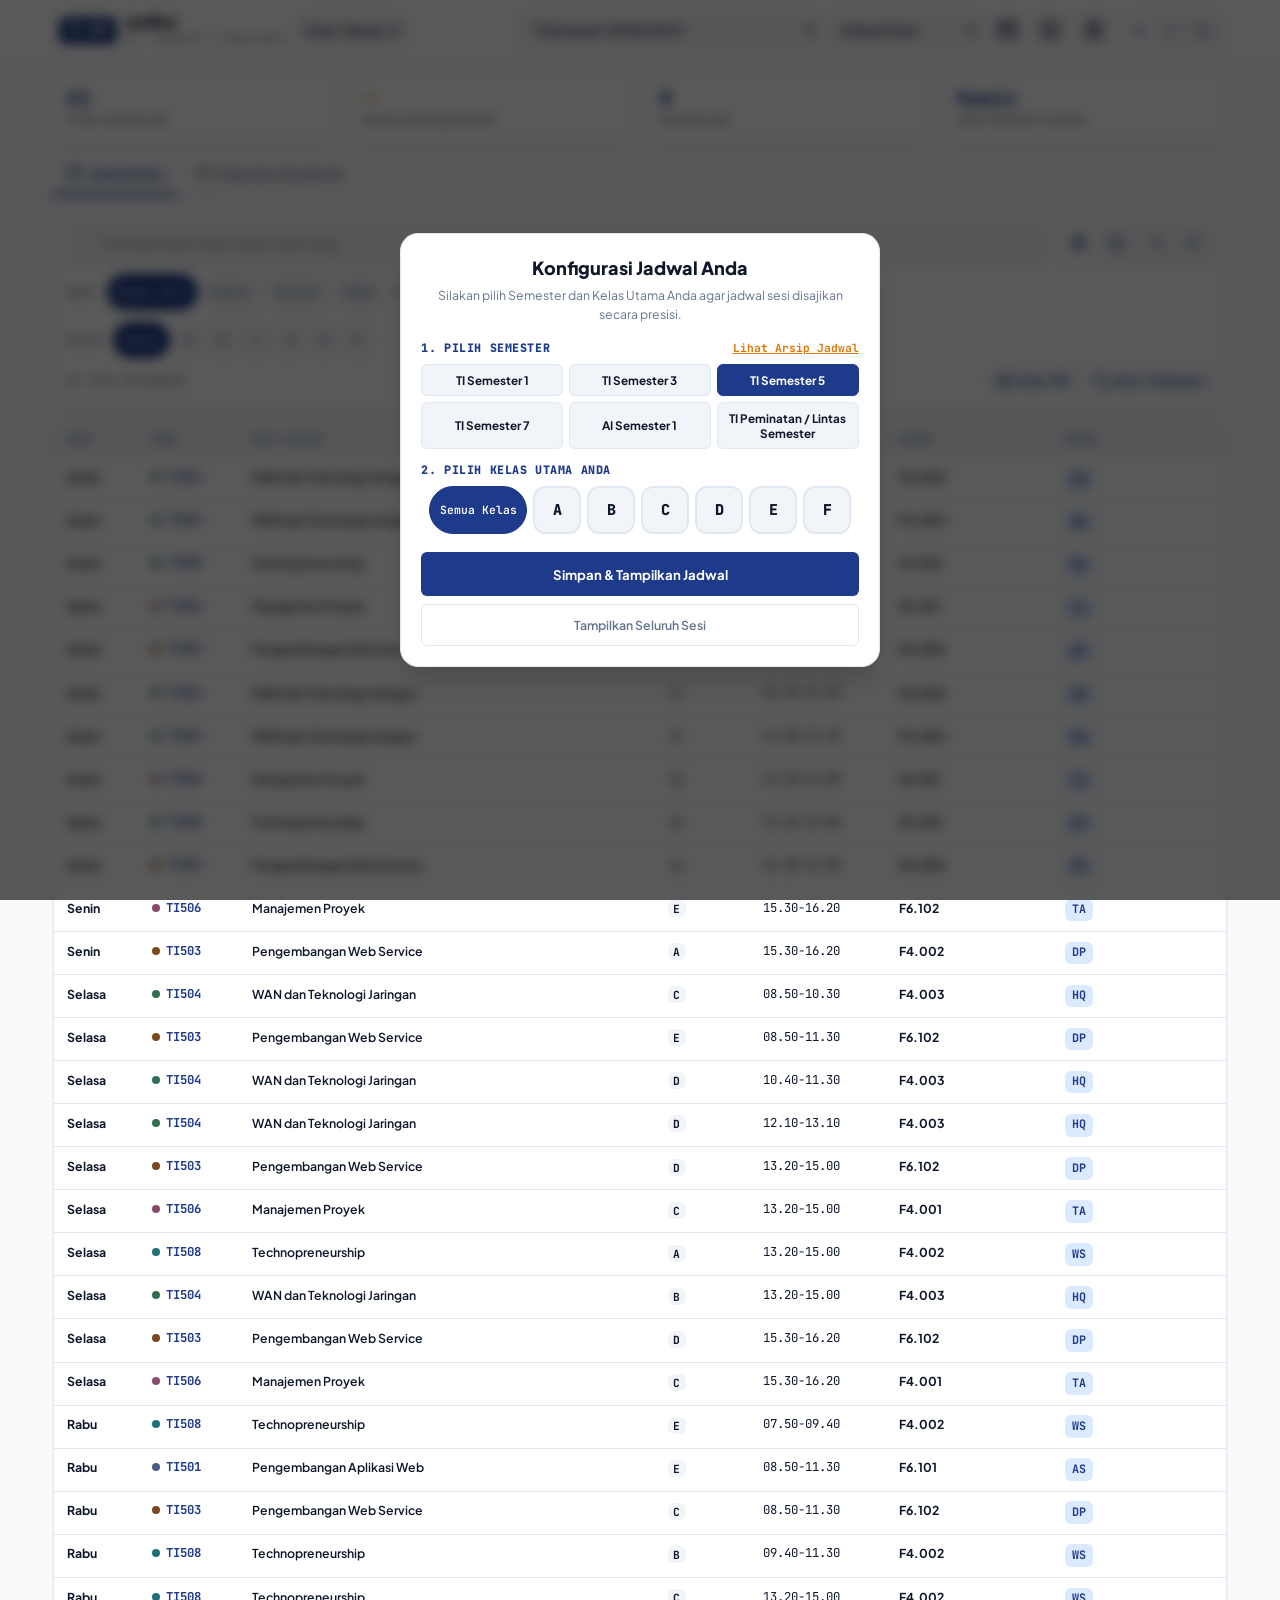
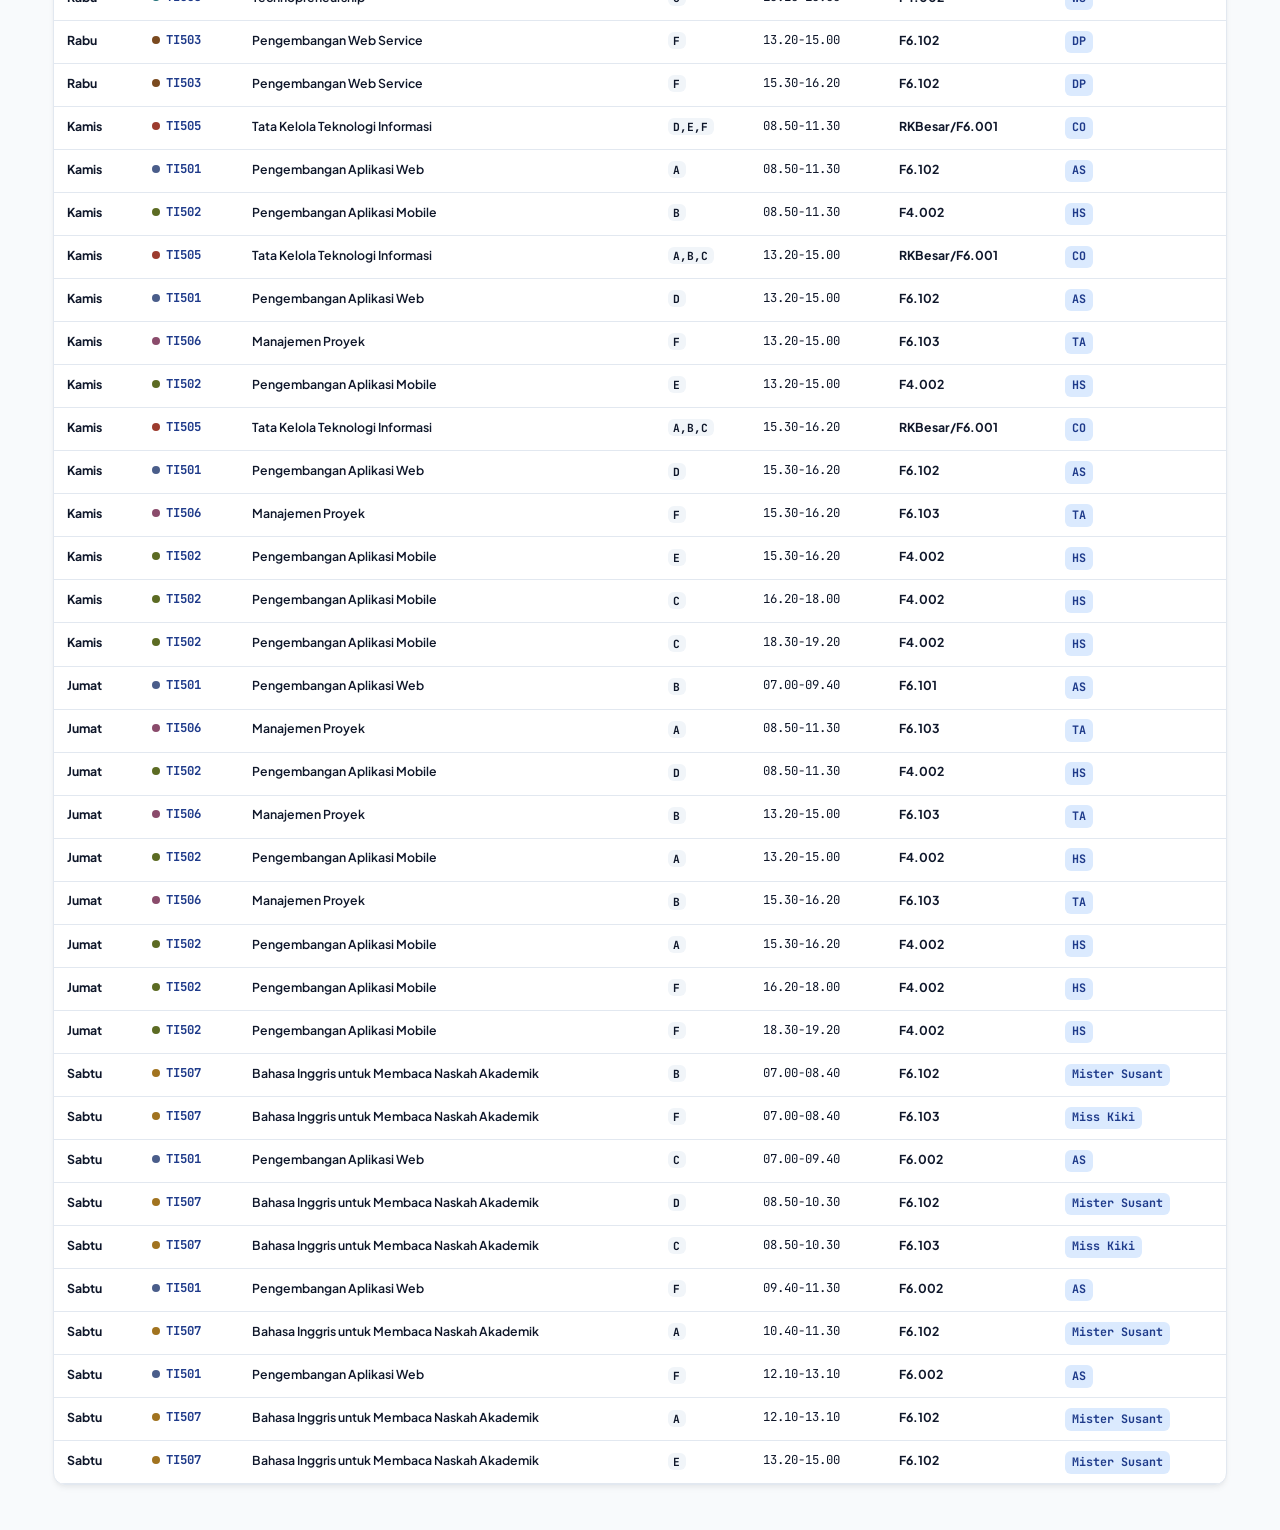
==== index.html @ 29a09419 "feat: add Neumorphism and Neobrutalism UI style themes with light and dark mode support" ====
<!DOCTYPE html>
<html lang="id" data-theme="light">
<head>
<meta charset="UTF-8">
<meta name="viewport" content="width=device-width, initial-scale=1.0, maximum-scale=1.0">
<title>JadKul — Jadwal Pengajaran TI UMY</title>

<!-- Multi-Style Google Fonts -->
<link rel="preconnect" href="https://fonts.googleapis.com">
<link rel="preconnect" href="https://fonts.gstatic.com" crossorigin>
<link href="https://fonts.googleapis.com/css2?family=Cinzel:wght@500;700;800&family=Fraunces:opsz,wght@9..144,500;9..144,700;9..144,900&family=Fredoka:wght@400;500;600;700&family=Inter:wght@400;500;600;700&family=JetBrains+Mono:wght@400;500;600;700&family=Outfit:wght@400;500;600;700;800&family=Playfair+Display:ital,wght@0,600;0,700;0,800;1,600&family=Plus+Jakarta+Sans:wght@400;500;600;700;800&family=Space+Grotesk:wght@400;500;600;700&display=swap" rel="stylesheet">

<style>
/* ═══════════════════════════════════════════════════════════════
   DESIGN SYSTEM & MOBILE-FIRST TOKENS
   ═══════════════════════════════════════════════════════════════ */

/* 1. DEFAULT STYLE (Plus Jakarta Sans — Clean & Modern) */
:root {
  --font-body: 'Plus Jakarta Sans', system-ui, -apple-system, sans-serif;
  --font-heading: 'Plus Jakarta Sans', system-ui, -apple-system, sans-serif;
  --font-mono: 'JetBrains Mono', monospace;

  --bg-main: #f8fafc;
  --bg-card: #ffffff;
  --bg-subtle: #f1f5f9;
  --bg-hover: #e2e8f0;

  --border-color: #e2e8f0;
  --border-strong: #cbd5e1;

  --text-main: #0f172a;
  --text-muted: #64748b;
  --text-inverse: #ffffff;

  --primary: #1e3a8a;
  --primary-deep: #1e293b;
  --primary-light: #dbeafe;
  --primary-text: #1e40af;

  --accent: #d97706;
  --accent-light: #fef3c7;
  --accent-text: #92400e;

  --success: #059669;
  --success-light: #d1fae5;
  --danger: #dc2626;
  --danger-light: #fee2e2;

  --radius-sm: 6px;
  --radius-md: 12px;
  --radius-lg: 18px;
  --radius-full: 9999px;

  --card-padding: 1rem;
  --card-gap: 0.85rem;
  --button-padding: 0.45rem 0.8rem;

  --shadow-sm: 0 1px 2px 0 rgba(0, 0, 0, 0.05);
  --shadow-card: 0 4px 6px -1px rgba(0, 0, 0, 0.05), 0 2px 4px -1px rgba(0, 0, 0, 0.03);
  --shadow-hover: 0 10px 15px -3px rgba(0, 0, 0, 0.08);
  --shadow-modal: 0 20px 25px -5px rgba(0, 0, 0, 0.15);

  --transition-main: 0.25s cubic-bezier(0.4, 0, 0.2, 1);
  --hover-transform: translateY(-2px);
}

/* Dark Theme Base */
[data-theme="dark"] {
  --bg-main: #0b0f19;
  --bg-card: #151c2c;
  --bg-subtle: #1e293b;
  --bg-hover: #334155;

  --border-color: #1e293b;
  --border-strong: #334155;

  --text-main: #f8fafc;
  --text-muted: #94a3b8;
  --text-inverse: #0f172a;

  --primary: #3b82f6;
  --primary-deep: #1d4ed8;
  --primary-light: rgba(59, 130, 246, 0.15);
  --primary-text: #60a5fa;

  --accent: #f59e0b;
  --accent-light: rgba(245, 158, 11, 0.15);
  --accent-text: #fbbf24;

  --success: #10b981;
  --success-light: rgba(16, 185, 129, 0.15);
  --danger: #ef4444;
  --danger-light: rgba(239, 68, 68, 0.15);

  --shadow-sm: 0 1px 2px 0 rgba(0, 0, 0, 0.3);
  --shadow-card: 0 4px 6px -1px rgba(0, 0, 0, 0.4);
  --shadow-hover: 0 10px 15px -3px rgba(0, 0, 0, 0.5);
}

/* 2. PLAYFUL STYLE */
[data-style="playful"] {
  --font-body: 'Fredoka', cursive, sans-serif;
  --font-heading: 'Fredoka', cursive, sans-serif;
  --radius-sm: 10px; --radius-md: 18px; --radius-lg: 26px;
  --primary: #ec4899; --primary-light: #fce7f3; --primary-text: #db2777;
}
[data-theme="dark"][data-style="playful"] {
  --primary: #f472b6; --primary-light: rgba(244, 114, 182, 0.18); --primary-text: #f472b6;
}

/* 3. ELEGANT STYLE */
[data-style="elegant"] {
  --font-body: 'Fraunces', Georgia, serif;
  --font-heading: 'Playfair Display', serif;
  --radius-sm: 4px; --radius-md: 8px; --radius-lg: 14px;
  --bg-main: #fbf9f5; --bg-subtle: #f3efe6;
  --primary: #334155; --primary-light: #f1f5f9; --primary-text: #1e293b;
  --accent: #b45309; --accent-light: #fef3c7; --accent-text: #78350f;
}
[data-theme="dark"][data-style="elegant"] {
  --bg-main: #0c1017; --bg-card: #151b26; --bg-subtle: #1e2636;
  --primary: #cbd5e1; --primary-light: rgba(203, 213, 225, 0.12); --primary-text: #f1f5f9;
}

/* 4. MINIMAL STYLE & DARK THEME FIX */
[data-style="minimal"] {
  --font-body: 'Space Grotesk', sans-serif;
  --font-heading: 'Space Grotesk', sans-serif;
  --radius-sm: 0px; --radius-md: 0px; --radius-lg: 0px; --radius-full: 0px;
  --shadow-sm: none; --shadow-card: none; --shadow-hover: none;
  --primary: #0f172a; --primary-light: #f1f5f9; --primary-text: #0f172a;
}
[data-theme="dark"][data-style="minimal"] {
  --bg-main: #090d16;
  --bg-card: #111827;
  --bg-subtle: #1f2937;
  --bg-hover: #374151;
  --border-color: #1f2937;
  --border-strong: #374151;
  --text-main: #f9fafb;
  --text-muted: #9ca3af;
  --text-inverse: #090d16;
  --primary: #f3f4f6;
  --primary-deep: #e5e7eb;
  --primary-light: #1f2937;
  --primary-text: #60a5fa;
  --accent: #f59e0b;
  --accent-light: rgba(245, 158, 11, 0.2);
  --accent-text: #fbbf24;
}

/* 5. BENTO STYLE */
[data-style="bento"] {
  --font-body: 'Outfit', sans-serif;
  --font-heading: 'Outfit', sans-serif;
  --radius-sm: 12px; --radius-md: 20px; --radius-lg: 28px;
}

/* 6. FORMAL STYLE & DARK THEME FIX */
[data-style="formal"] {
  --font-body: 'Inter', sans-serif;
  --font-heading: 'Cinzel', serif;
  --radius-sm: 4px; --radius-md: 6px; --radius-lg: 10px;
  --primary: #0369a1; --primary-light: #e0f2fe; --primary-text: #0284c7;
}
[data-theme="dark"][data-style="formal"] {
  --bg-main: #0a1120;
  --bg-card: #111e36;
  --bg-subtle: #1b2a47;
  --bg-hover: #263859;
  --border-color: #1e2e4a;
  --border-strong: #2e4368;
  --text-main: #f0f6ff;
  --text-muted: #94a3b8;
  --primary: #38bdf8;
  --primary-deep: #0284c7;
  --primary-light: rgba(56, 189, 248, 0.15);
  --primary-text: #7dd3fc;
}

/* 7. NEUMORPHISM STYLE */
[data-style="neumorphism"] {
  --font-body: 'Plus Jakarta Sans', sans-serif;
  --font-heading: 'Outfit', sans-serif;
  --radius-sm: 10px; --radius-md: 16px; --radius-lg: 24px; --radius-full: 50px;
  --bg-main: #e0e5ec;
  --bg-card: #e0e5ec;
  --bg-subtle: #e0e5ec;
  --bg-hover: #d1d9e6;
  --border-color: transparent;
  --border-strong: #d1d9e6;
  --shadow-sm: 3px 3px 6px #b8b9be, -3px -3px 6px #ffffff;
  --shadow-card: 6px 6px 14px #b8b9be, -6px -6px 14px #ffffff;
  --shadow-hover: 9px 9px 18px #b8b9be, -9px -9px 18px #ffffff;
  --primary: #3b82f6; --primary-light: rgba(59, 130, 246, 0.15); --primary-text: #1d4ed8;
  --text-inverse: #ffffff;
}
[data-theme="dark"][data-style="neumorphism"] {
  --bg-main: #181d28;
  --bg-card: #181d28;
  --bg-subtle: #181d28;
  --bg-hover: #222938;
  --border-color: transparent;
  --border-strong: #222938;
  --text-main: #f1f5f9;
  --text-muted: #94a3b8;
  --shadow-sm: 3px 3px 6px #10131b, -3px -3px 6px #202735;
  --shadow-card: 6px 6px 14px #10131b, -6px -6px 14px #202735;
  --shadow-hover: 9px 9px 18px #10131b, -9px -9px 18px #202735;
  --primary: #60a5fa; --primary-light: rgba(96, 165, 250, 0.15); --primary-text: #93c5fd;
  --text-inverse: #0f172a;
}

/* 8. NEOBRUTALISM STYLE */
[data-style="neobrutalism"] {
  --font-body: 'Fredoka', 'Space Grotesk', sans-serif;
  --font-heading: 'Fredoka', 'Space Grotesk', sans-serif;
  --radius-sm: 6px; --radius-md: 10px; --radius-lg: 16px; --radius-full: 9999px;
  --bg-main: #fffbeb;
  --bg-card: #ffffff;
  --bg-subtle: #fef08a;
  --bg-hover: #fde047;
  --border-color: #000000;
  --border-strong: #000000;
  --shadow-sm: 3px 3px 0px #000000;
  --shadow-card: 5px 5px 0px #000000;
  --shadow-hover: 7px 7px 0px #000000;
  --primary: #ff5e7e;
  --primary-deep: #e11d48;
  --primary-light: #fef08a;
  --primary-text: #000000;
  --text-main: #000000;
  --text-muted: #1f2937;
  --text-inverse: #ffffff;
  --accent: #06b6d4;
  --accent-light: #cff4fc;
  --accent-text: #000000;
}
[data-theme="dark"][data-style="neobrutalism"] {
  --bg-main: #121212;
  --bg-card: #1e1e1e;
  --bg-subtle: #2d2d2d;
  --bg-hover: #3d3d3d;
  --border-color: #facc15;
  --border-strong: #facc15;
  --shadow-sm: 3px 3px 0px #facc15;
  --shadow-card: 5px 5px 0px #facc15;
  --shadow-hover: 7px 7px 0px #facc15;
  --text-main: #ffffff;
  --text-muted: #fef08a;
  --text-inverse: #000000;
  --primary: #facc15;
  --primary-deep: #eab308;
  --primary-light: #2d2d2d;
  --primary-text: #ffffff;
  --accent: #38bdf8;
  --accent-light: #1e293b;
  --accent-text: #38bdf8;
}

/* ═══════════════════════════════════════════════════════════════
   RESET & MOBILE-FIRST BASE
   ═══════════════════════════════════════════════════════════════ */
*, *::before, *::after { box-sizing: border-box; margin: 0; padding: 0; }
html { font-size: 15px; }
body {
  background-color: var(--bg-main);
  color: var(--text-main);
  font-family: var(--font-body);
  line-height: 1.5;
  transition: background-color var(--transition-main), color var(--transition-main);
  -webkit-font-smoothing: antialiased;
  overflow-x: hidden;
}
h1, h2, h3, h4, h5, h6 { font-family: var(--font-heading); }
input, button, select { font-family: inherit; color: inherit; }
a { color: var(--primary); text-decoration: none; }

.icon-svg {
  display: inline-flex; align-items: center; justify-content: center;
  vertical-align: middle; flex-shrink: 0;
}

select.select-control {
  background-color: var(--bg-subtle);
  color: var(--text-main);
  border: 1px solid var(--border-color);
  border-radius: var(--radius-sm);
  padding: 0.45rem 0.65rem;
  font-size: 0.8rem;
  font-weight: 600;
  cursor: pointer;
  outline: none;
  min-height: 38px;
  transition: all var(--transition-main);
}
select.select-control option {
  background-color: var(--bg-card);
  color: var(--text-main);
}
select.select-control optgroup {
  background-color: var(--bg-card);
  color: var(--primary);
  font-weight: 700;
}

/* ═══════════════════════════════════════════════════════════════
   MOBILE-FIRST HEADER & NAVBAR
   ═══════════════════════════════════════════════════════════════ */
.app-header {
  background: var(--bg-card);
  border-bottom: 1px solid var(--border-color);
  position: sticky; top: 0; z-index: 100;
  box-shadow: var(--shadow-sm);
  backdrop-filter: blur(8px);
}
.header-inner {
  max-width: 1200px; margin: 0 auto;
  padding: 0.6rem 0.85rem;
  display: flex; flex-direction: column; gap: 0.5rem;
}
@media (min-width: 768px) {
  .header-inner {
    flex-direction: row; align-items: center;
    justify-content: space-between; padding: 0.75rem 1.25rem; gap: 1rem;
  }
}
.brand-group {
  display: flex; align-items: center; justify-content: space-between;
  gap: 0.5rem; width: 100%; min-width: 0;
}
@media (min-width: 768px) { .brand-group { width: auto; } }

.brand-badge {
  background: var(--primary); color: var(--text-inverse, #ffffff);
  font-weight: 800; font-size: 0.82rem;
  padding: 0.3rem 0.55rem; border-radius: var(--radius-sm);
  font-family: var(--font-mono); flex-shrink: 0;
}
.brand-title-wrap { display: flex; flex-direction: column; min-width: 0; }
.brand-title {
  font-family: var(--font-heading); font-weight: 800;
  font-size: 1.1rem; line-height: 1.1; letter-spacing: -0.02em; white-space: nowrap;
}
.brand-sub {
  font-size: 0.7rem; color: var(--text-muted);
  font-family: var(--font-mono); white-space: nowrap; overflow: hidden; text-overflow: ellipsis;
}

.edit-class-btn {
  background: var(--bg-subtle); border: 1px solid var(--border-color);
  color: var(--text-main); padding: 0.35rem 0.7rem;
  border-radius: var(--radius-full); font-size: 0.78rem; font-weight: 600;
  cursor: pointer; display: inline-flex; align-items: center; gap: 0.35rem;
  min-height: 36px; white-space: nowrap; transition: all var(--transition-main);
}
.edit-class-btn:hover {
  background: var(--primary-light); color: var(--primary-text); border-color: var(--primary);
}

.header-actions {
  display: flex; align-items: center; gap: 0.4rem;
  width: 100%; flex-wrap: wrap; justify-content: space-between;
  padding-top: 0.35rem; border-top: 1px solid var(--border-color);
}
@media (min-width: 768px) {
  .header-actions {
    width: auto; padding-top: 0; border-top: none; gap: 0.5rem;
  }
}

.github-link-btn {
  display: flex; align-items: center; justify-content: center;
  width: 36px; height: 36px; background: var(--bg-subtle);
  border: 1px solid var(--border-color); border-radius: var(--radius-sm);
  color: var(--text-main); transition: all var(--transition-main); flex-shrink: 0;
}
.github-link-btn:hover {
  background: var(--primary-light); color: var(--primary); border-color: var(--primary);
}

.theme-toggle-group {
  display: flex; background: var(--bg-subtle);
  border-radius: var(--radius-sm); padding: 2px;
  border: 1px solid var(--border-color);
}
.theme-btn {
  border: none; background: transparent; color: var(--text-muted);
  width: 32px; height: 32px; border-radius: calc(var(--radius-sm) - 2px);
  cursor: pointer; display: flex; align-items: center; justify-content: center;
  transition: all var(--transition-main);
}
.theme-btn svg { width: 15px; height: 15px; }
.theme-btn.active {
  background: var(--bg-card); color: var(--primary); box-shadow: var(--shadow-sm);
}

/* ═══════════════════════════════════════════════════════════════
   STAT STRIP & MAIN CONTAINER
   ═══════════════════════════════════════════════════════════════ */
.stat-container {
  max-width: 1200px; margin: 0.85rem auto 0; padding: 0 0.85rem;
}
.stat-grid {
  display: grid; grid-template-columns: repeat(2, 1fr); gap: 0.65rem;
}
@media (min-width: 640px) {
  .stat-grid { grid-template-columns: repeat(auto-fit, minmax(160px, 1fr)); gap: var(--card-gap); }
}
.stat-card {
  background: var(--bg-card); border: 1px solid var(--border-color);
  border-radius: var(--radius-md); padding: 0.85rem; box-shadow: var(--shadow-card);
  display: flex; flex-direction: column; justify-content: center; transition: all var(--transition-main);
}
.stat-card:hover { transform: var(--hover-transform); box-shadow: var(--shadow-hover); }
.stat-value {
  font-size: 1.3rem; font-weight: 800; color: var(--primary); line-height: 1.1; font-family: var(--font-mono);
}
.stat-card.accent .stat-value { color: var(--accent); }
.stat-label {
  font-size: 0.68rem; color: var(--text-muted); font-weight: 700;
  text-transform: uppercase; letter-spacing: 0.03em; margin-top: 0.2rem;
}

.app-container {
  max-width: 1200px; margin: 0 auto; padding: 0.85rem 0.85rem 3rem;
}
.tabs-nav {
  display: flex; gap: 0.35rem; border-bottom: 2px solid var(--border-color); margin-bottom: 0.85rem;
}
.tab-btn {
  background: transparent; border: none; font-family: var(--font-heading);
  font-weight: 700; font-size: 0.88rem; color: var(--text-muted);
  padding: 0.65rem 0.9rem; cursor: pointer; border-bottom: 3px solid transparent;
  margin-bottom: -2px; display: inline-flex; align-items: center; gap: 0.4rem;
  transition: all var(--transition-main); min-height: 42px;
}
.tab-btn svg { width: 17px; height: 17px; }
.tab-btn.active { color: var(--primary); border-bottom-color: var(--primary); }

.toolbar-card {
  background: var(--bg-card); border: 1px solid var(--border-color);
  border-radius: var(--radius-md); padding: 0.85rem; margin-bottom: 1rem;
  box-shadow: var(--shadow-card); display: flex; flex-direction: column; gap: 0.75rem;
}
.toolbar-top { display: flex; flex-direction: column; gap: 0.65rem; }
@media (min-width: 640px) {
  .toolbar-top { flex-direction: row; align-items: center; justify-content: space-between; }
}

.search-box { position: relative; flex: 1; min-width: 0; }
.search-box input {
  width: 100%; background: var(--bg-subtle); color: var(--text-main);
  border: 1px solid var(--border-color); border-radius: var(--radius-sm);
  padding: 0.5rem 0.75rem 0.5rem 2.2rem; font-size: 0.82rem; outline: none; min-height: 40px;
}
.search-icon {
  position: absolute; left: 0.75rem; top: 50%; transform: translateY(-50%);
  color: var(--text-muted); pointer-events: none;
}

.view-subtabs {
  display: flex; background: var(--bg-subtle); padding: 2px;
  border-radius: var(--radius-sm); border: 1px solid var(--border-color);
  gap: 2px; align-self: flex-start;
}
.view-btn {
  background: transparent; border: none; color: var(--text-muted);
  width: 36px; height: 34px; border-radius: calc(var(--radius-sm) - 2px);
  cursor: pointer; display: flex; align-items: center; justify-content: center;
  transition: all var(--transition-main);
}
.view-btn svg { width: 16px; height: 16px; }
.view-btn.active { background: var(--bg-card); color: var(--primary); box-shadow: var(--shadow-sm); }

.filter-row { display: flex; flex-direction: column; gap: 0.65rem; }
.filter-group { display: flex; align-items: center; gap: 0.5rem; min-width: 0; }
.filter-label {
  font-size: 0.7rem; font-weight: 700; text-transform: uppercase;
  letter-spacing: 0.05em; color: var(--text-muted); font-family: var(--font-mono); flex-shrink: 0;
}
.chip-group {
  display: flex; gap: 0.35rem; overflow-x: auto; -webkit-overflow-scrolling: touch;
  padding-bottom: 2px; scrollbar-width: none; flex: 1;
}
.chip-group::-webkit-scrollbar { display: none; }
.chip {
  font-size: 0.76rem; font-weight: 600; padding: 0.35rem 0.65rem;
  border-radius: var(--radius-full); border: 1px solid var(--border-color);
  background: var(--bg-subtle); color: var(--text-muted); cursor: pointer;
  white-space: nowrap; font-family: var(--font-mono); min-height: 36px;
  display: inline-flex; align-items: center; gap: 0.3rem; transition: all var(--transition-main);
}
.chip.active { background: var(--primary); color: var(--text-inverse, #ffffff); border-color: var(--primary); }
.chip.multi-active { background: var(--accent-light); color: var(--accent-text); border-color: var(--accent); }
.chip.today-chip { background: var(--accent-light); color: var(--accent-text); border-color: var(--accent); font-weight: 800; }

.session-count-bar {
  display: flex; justify-content: space-between; align-items: center;
  font-size: 0.78rem; font-family: var(--font-mono); color: var(--text-muted); font-weight: 600;
}
.copy-summary-btn {
  background: var(--bg-subtle); border: 1px solid var(--border-color);
  padding: 0.25rem 0.65rem; border-radius: var(--radius-sm); font-size: 0.72rem;
  font-weight: 700; cursor: pointer; color: var(--primary); display: inline-flex; align-items: center; gap: 0.3rem;
}
.copy-summary-btn:hover { background: var(--primary-light); }

/* ═══════════════════════════════════════════════════════════════
   VIEW CONTAINERS & CARDS
   ═══════════════════════════════════════════════════════════════ */
.view-panel { display: none; }
.view-panel.active { display: block; animation: fadeIn 0.2s ease; }

.table-wrap {
  background: var(--bg-card); border: 1px solid var(--border-color);
  border-radius: var(--radius-md); overflow-x: auto; box-shadow: var(--shadow-card);
}
table.schedule-table { width: 100%; border-collapse: collapse; font-size: 0.82rem; text-align: left; }
table.schedule-table th {
  background: var(--bg-subtle); color: var(--text-muted); font-family: var(--font-mono);
  font-size: 0.68rem; text-transform: uppercase; letter-spacing: 0.05em; padding: 0.65rem 0.85rem;
  border-bottom: 1px solid var(--border-color); font-weight: 700; white-space: nowrap;
}
table.schedule-table td { padding: 0.65rem 0.85rem; border-bottom: 1px solid var(--border-color); vertical-align: top; }
table.schedule-table tr.highlight td { background: var(--primary-light); }

.subject-dot { display: inline-block; width: 8px; height: 8px; border-radius: 50%; margin-right: 0.4rem; }
.code-tag { font-family: var(--font-mono); font-weight: 700; color: var(--primary); }
.class-tag { font-family: var(--font-mono); font-weight: 700; font-size: 0.75rem; background: var(--bg-subtle); padding: 0.1rem 0.35rem; border-radius: var(--radius-sm); }
.star-badge {
  display: inline-flex; align-items: center; gap: 0.2rem; font-family: var(--font-mono);
  font-size: 0.65rem; font-weight: 700; background: var(--accent); color: #ffffff;
  padding: 0.1rem 0.4rem; border-radius: var(--radius-full); margin-left: 0.3rem;
}

.view-grid { display: grid; grid-template-columns: 1fr; gap: var(--card-gap); }
@media (min-width: 640px) { .view-grid { grid-template-columns: repeat(auto-fill, minmax(280px, 1fr)); } }
.grid-card {
  background: var(--bg-card); border: 1px solid var(--border-color);
  border-radius: var(--radius-md); padding: var(--card-padding);
  box-shadow: var(--shadow-card); transition: all var(--transition-main);
  display: flex; flex-direction: column; gap: 0.5rem; border-top: 4px solid var(--primary);
}
.grid-card.highlight { border-top-color: var(--accent); background: var(--primary-light); }
.grid-card-header { display: flex; justify-content: space-between; align-items: center; }
.grid-card-code { font-family: var(--font-mono); font-weight: 700; font-size: 0.9rem; }
.grid-card-title { font-family: var(--font-heading); font-weight: 700; font-size: 0.95rem; line-height: 1.3; }
.grid-card-meta { font-size: 0.78rem; color: var(--text-muted); display: flex; flex-direction: column; gap: 0.25rem; }

.view-list { display: flex; flex-direction: column; gap: 0.85rem; }
.list-group-header {
  font-family: var(--font-heading); font-weight: 800; font-size: 1rem; color: var(--primary);
  border-bottom: 2px solid var(--primary); padding-bottom: 0.3rem; display: flex; align-items: center; gap: 0.4rem;
}
.list-item-card {
  background: var(--bg-card); border: 1px solid var(--border-color);
  border-radius: var(--radius-md); padding: var(--card-padding);
  display: flex; flex-direction: column; gap: 0.4rem; box-shadow: var(--shadow-card);
}
@media (min-width: 640px) {
  .list-item-card { display: grid; grid-template-columns: 110px 1fr auto; align-items: center; gap: 1rem; }
}
.list-time { font-family: var(--font-mono); font-weight: 700; font-size: 0.85rem; }
.list-info-title { font-family: var(--font-heading); font-weight: 700; font-size: 0.9rem; }
.list-info-sub { font-size: 0.78rem; color: var(--text-muted); }
.list-location { font-family: var(--font-mono); font-size: 0.8rem; font-weight: 700; }

.timeline-wrap { position: relative; padding-left: 1.2rem; }
.timeline-wrap::before {
  content: ''; position: absolute; left: 0.4rem; top: 0; bottom: 0; width: 2px; background: var(--border-color);
}
.timeline-item { position: relative; margin-bottom: 0.85rem; padding-left: 0.85rem; }
.timeline-item::before {
  content: ''; position: absolute; left: -1.05rem; top: 0.4rem; width: 10px; height: 10px; border-radius: 50%;
  background: var(--bg-card); border: 3px solid var(--primary);
}
.timeline-card {
  background: var(--bg-card); border: 1px solid var(--border-color);
  border-radius: var(--radius-md); padding: var(--card-padding); box-shadow: var(--shadow-card);
}

/* ═══════════════════════════════════════════════════════════════
   ENLARGED CALENDAR DAY NUMBERS (REQS 3)
   ═══════════════════════════════════════════════════════════════ */
.cal-nav-bar {
  display: flex; flex-direction: column; gap: 0.65rem; margin-bottom: 0.85rem;
  background: var(--bg-card); border: 1px solid var(--border-color);
  padding: 0.65rem 0.85rem; border-radius: var(--radius-md); box-shadow: var(--shadow-card);
}
@media (min-width: 640px) {
  .cal-nav-bar { flex-direction: row; align-items: center; justify-content: space-between; }
}
.cal-nav-title { font-family: var(--font-heading); font-weight: 800; font-size: 1.05rem; display: flex; align-items: center; gap: 0.4rem; }
.cal-nav-btns { display: flex; gap: 0.35rem; flex-wrap: wrap; }
.cal-btn {
  background: var(--bg-subtle); border: 1px solid var(--border-color); color: var(--text-main);
  padding: 0.35rem 0.65rem; border-radius: var(--radius-sm); font-size: 0.78rem; font-weight: 700;
  cursor: pointer; transition: all var(--transition-main); display: inline-flex; align-items: center; gap: 0.3rem; min-height: 36px;
}
.cal-btn:hover { background: var(--primary); color: #ffffff; border-color: var(--primary); }

.cal-month-card {
  background: var(--bg-card); border: 1px solid var(--border-color);
  border-radius: var(--radius-md); padding: 0.85rem; margin-bottom: 1rem; box-shadow: var(--shadow-card);
}
.cal-month-header {
  font-family: var(--font-heading); font-weight: 800; font-size: 1.1rem;
  margin-bottom: 0.85rem; color: var(--primary); display: flex; align-items: center; gap: 0.4rem;
}
.cal-grid { display: grid; grid-template-columns: repeat(7, 1fr); gap: 4px; }
.cal-day-name {
  font-size: 0.68rem; font-weight: 800; font-family: var(--font-mono);
  color: var(--text-muted); text-align: center; padding-bottom: 0.3rem; text-transform: uppercase;
}

/* MAXIMIZED DAY NUMBERS FILLING THE CELL (REQS 3) */
.cal-date-cell {
  aspect-ratio: 1; min-height: 60px; border: 1px solid var(--border-color);
  border-radius: var(--radius-sm); background: var(--bg-card); padding: 0.2rem;
  display: flex; flex-direction: column; align-items: center; justify-content: center;
  cursor: pointer; transition: all var(--transition-main); position: relative; font-family: var(--font-mono);
}
.cal-date-cell span {
  font-size: clamp(1.4rem, 4.5vw, 1.9rem); font-weight: 800; line-height: 1; margin: auto 0;
  display: flex; align-items: center; justify-content: center;
}
.cal-date-cell.empty { opacity: 0; pointer-events: none; border-color: transparent; }
.cal-date-cell:hover { background: var(--bg-hover); border-color: var(--primary); transform: scale(1.05); z-index: 2; }
.cal-date-cell.today { background: var(--accent); color: #ffffff; font-weight: 800; border-color: var(--accent); }
.cal-date-cell.holiday { background: var(--danger-light); color: var(--danger); }
.cal-date-cell.important { background: var(--success-light); color: var(--success); }

.cal-dots {
  position: absolute; bottom: 4px; left: 50%; transform: translateX(-50%);
  display: flex; gap: 3px;
}
.cal-dot { width: 5px; height: 5px; border-radius: 50%; background: var(--primary); }
.cal-dot.holiday-dot { background: var(--danger); }
.cal-dot.important-dot { background: var(--success); }

.cal-legend {
  display: flex; flex-wrap: wrap; gap: 0.85rem; font-size: 0.74rem;
  color: var(--text-muted); margin-top: 0.85rem; font-weight: 600;
}
.legend-item { display: inline-flex; align-items: center; gap: 0.35rem; }
.legend-dot { width: 9px; height: 9px; border-radius: 50%; display: inline-block; }

/* ═══════════════════════════════════════════════════════════════
   SCROLLABLE MODALS & ARCHIVE GROUPING (REQS 1 & 4 & 5)
   ═══════════════════════════════════════════════════════════════ */
.modal-overlay {
  position: fixed; inset: 0; z-index: 500;
  background: rgba(0, 0, 0, 0.65); backdrop-filter: blur(6px);
  display: flex; align-items: center; justify-content: center; padding: 0.85rem;
  animation: fadeIn 0.2s ease;
}
.modal-card {
  background-color: var(--bg-card); color: var(--text-main);
  border: 1px solid var(--border-color); border-radius: var(--radius-lg);
  padding: 1.35rem; max-width: 480px; width: 100%;
  max-height: 88vh; overflow-y: auto; overflow-x: hidden;
  box-shadow: var(--shadow-modal); animation: slideUp 0.25s ease;
  scroll-behavior: smooth;
}
.modal-card::-webkit-scrollbar { width: 6px; }
.modal-card::-webkit-scrollbar-thumb { background: var(--border-strong); border-radius: 4px; }

.modal-title { font-family: var(--font-heading); font-weight: 800; font-size: 1.2rem; margin-bottom: 0.35rem; text-align: center; }
.modal-desc { font-size: 0.82rem; color: var(--text-muted); text-align: center; margin-bottom: 1rem; }

.modal-section-title {
  font-size: 0.78rem; font-weight: 800; text-transform: uppercase;
  letter-spacing: 0.05em; color: var(--primary); margin-bottom: 0.4rem; font-family: var(--font-mono);
  display: flex; align-items: center; justify-content: space-between;
}
.modal-grid-options {
  display: grid; grid-template-columns: repeat(auto-fill, minmax(120px, 1fr)); gap: 0.4rem; margin-bottom: 0.85rem;
}
.modal-opt-btn {
  padding: 0.5rem; border-radius: var(--radius-sm); border: 1.5px solid var(--border-color);
  background: var(--bg-subtle); font-size: 0.78rem; font-weight: 700; text-align: center;
  cursor: pointer; transition: all var(--transition-main);
}
.modal-opt-btn.active { background: var(--primary); color: var(--text-inverse, #ffffff); border-color: var(--primary); }
.modal-opt-btn.archive-btn { border-style: dashed; opacity: 0.85; }

.archive-toggle-btn {
  background: transparent; border: none; font-size: 0.75rem; font-weight: 700;
  color: var(--accent); cursor: pointer; text-decoration: underline; padding: 0.2rem 0;
}

.modal-chip-grid { display: flex; flex-wrap: wrap; gap: 0.4rem; justify-content: center; margin-bottom: 1.25rem; }
.modal-class-btn {
  width: 48px; height: 48px; border-radius: var(--radius-md); border: 2px solid var(--border-color);
  background: var(--bg-subtle); color: var(--text-main); font-family: var(--font-mono);
  font-weight: 800; font-size: 1rem; cursor: pointer; transition: all var(--transition-main);
  display: flex; align-items: center; justify-content: center;
}
.modal-class-btn.active { background: var(--primary); color: var(--text-inverse, #ffffff); border-color: var(--primary); }

.btn-primary {
  width: 100%; padding: 0.7rem; border: none; border-radius: var(--radius-sm);
  background: var(--primary); color: var(--text-inverse, #ffffff); font-weight: 700; font-size: 0.88rem;
  cursor: pointer; transition: all var(--transition-main); min-height: 44px;
}
.btn-primary:hover { background: var(--primary-deep); }
.btn-secondary {
  width: 100%; padding: 0.65rem; border: 1px solid var(--border-color);
  border-radius: var(--radius-sm); background: transparent; color: var(--text-muted);
  font-weight: 600; font-size: 0.82rem; cursor: pointer; transition: all var(--transition-main); min-height: 42px; margin-top: 0.5rem;
}

.dosen-chip {
  cursor: pointer; font-weight: 700; color: var(--primary);
  background: var(--primary-light); padding: 0.1rem 0.4rem;
  border-radius: var(--radius-sm); font-family: var(--font-mono); font-size: 0.78rem;
  display: inline-block; transition: all var(--transition-main);
  border: 1px solid transparent;
}
.dosen-chip:hover {
  background: var(--primary); color: var(--text-inverse, #ffffff);
  border-color: var(--primary); transform: translateY(-1px);
}

.print-header { display: none; }

@media print {
  .app-header, .stat-container, .tabs-nav, .toolbar-card, .header-actions,
  .copy-summary-btn, .modal-overlay, #printScheduleBtn, .cal-nav-bar, .theme-toggle-group {
    display: none !important;
  }
  body {
    background: #ffffff !important; color: #000000 !important; font-size: 10pt;
  }
  .app-container { max-width: 100% !important; margin: 0 !important; padding: 0 !important; }
  .view-panel { display: block !important; }
  .table-wrap { box-shadow: none !important; border: 1px solid #000000 !important; }
  table.schedule-table th, table.schedule-table td {
    border-bottom: 1px solid #cccccc !important; color: #000000 !important; padding: 6px 8px !important;
  }
  table.schedule-table th { background-color: #f0f0f0 !important; }
  .print-header {
    display: block !important; text-align: center; margin-bottom: 1rem;
    border-bottom: 2px solid #000000; padding-bottom: 0.5rem;
  }
  .print-header h2 { font-size: 14pt; margin-bottom: 4px; }
  .print-header p { font-size: 10pt; color: #333333; }
}

@keyframes fadeIn { from { opacity: 0; } to { opacity: 1; } }
@keyframes slideUp { from { opacity: 0; transform: translateY(10px); } to { opacity: 1; transform: translateY(0); } }
</style>
</head>
<body>

<!-- ═══════════════ APP HEADER ═══════════════ -->
<header class="app-header">
  <div class="header-inner">
    <div class="brand-group">
      <div class="brand-badge">TI UMY</div>
      <div class="brand-title-wrap">
        <span class="brand-title" id="headerLogo">JadKul</span>
        <span class="brand-sub" id="headerMeta">Jadwal Pengajaran TI UMY</span>
      </div>
      <button class="edit-class-btn" id="editMainClassBtn" title="Ganti kelas utama">
        <span>Kelas: <strong id="mainClassLabel">Semua</strong></span>
        <svg width="12" height="12" viewBox="0 0 24 24" fill="none" stroke="currentColor" stroke-width="2.5"><path d="M12 20h9"/><path d="M16.5 3.5a2.1 2.1 0 0 1 3 3L7 19l-4 1 1-4Z"/></svg>
      </button>
    </div>

    <div class="header-actions">
      <select id="semesterSelect" class="select-control" title="Pilih Semester"></select>
      <select id="styleSelect" class="select-control" title="Style Theme">
        <option value="default">Default Style</option>
        <option value="playful">Playful Style</option>
        <option value="elegant">Elegant Style</option>
        <option value="minimal">Minimal Style</option>
        <option value="bento">Bento Style</option>
        <option value="formal">Formal Style</option>
        <option value="neumorphism">Neumorphism Style</option>
        <option value="neobrutalism">Neobrutalism Style</option>
      </select>

      <a href="https://github.com/yuumuu/jadwal-kuliah" target="_blank" rel="noopener noreferrer" class="github-link-btn" title="Repository GitHub">
        <svg viewBox="0 0 24 24" width="18" height="18" fill="currentColor"><path d="M12 0C5.37 0 0 5.37 0 12c0 5.31 3.435 9.795 8.205 11.385.6.105.825-.255.825-.57 0-.285-.015-1.23-.015-2.235-3.015.555-3.795-.735-4.035-1.41-.135-.345-.72-1.41-1.23-1.695-.42-.225-1.02-.78-.015-.795.945-.015 1.62.87 1.845 1.23 1.08 1.815 2.805 1.305 3.495.99.105-.78.42-1.305.765-1.605-2.67-.3-5.46-1.335-5.46-5.925 0-1.305.465-2.385 1.23-3.225-.12-.3-.54-1.53.12-3.18 0 0 1.005-.315 3.3 1.23.96-.27 1.98-.405 3-.405s2.04.135 3 .405c2.295-1.56 3.3-1.23 3.3-1.23.66 1.65.24 2.88.12 3.18.765.84 1.23 1.905 1.23 3.225 0 4.605-2.805 5.625-5.475 5.925.435.375.81 1.095.81 2.22 0 1.605-.015 2.895-.015 3.3 0 .315.225.69.825.57A12.02 12.02 0 0 0 24 12c0-6.63-5.37-12-12-12z"/></svg>
      </a>

      <a href="https://instagram.com/haidaryuum" target="_blank" rel="noopener noreferrer" class="github-link-btn" title="Instagram @haidaryuum">
        <svg viewBox="0 0 24 24" width="18" height="18" fill="none" stroke="currentColor" stroke-width="2" stroke-linecap="round" stroke-linejoin="round"><rect width="20" height="20" x="2" y="2" rx="5" ry="5"/><path d="M16 11.37A4 4 0 1 1 12.63 8 4 4 0 0 1 16 11.37z"/><line x1="17.5" x2="17.51" y1="6.5" y2="6.5"/></svg>
      </a>

      <a href="docs/" class="github-link-btn" title="Dokumentasi & Panduan Proyek">
        <svg viewBox="0 0 24 24" width="18" height="18" fill="none" stroke="currentColor" stroke-width="2" stroke-linecap="round" stroke-linejoin="round"><path d="M4 19.5v-15A2.5 2.5 0 0 1 6.5 2H20v20H6.5a2.5 2.5 0 0 1 0-5H20"/><path d="M6 6h10M6 10h10"/></svg>
      </a>

      <div class="theme-toggle-group">
        <button class="theme-btn" data-theme="light" title="Light Mode"><svg viewBox="0 0 24 24" fill="none" stroke="currentColor" stroke-width="2"><circle cx="12" cy="12" r="4"/><path d="M12 2v2M12 20v2M4.9 4.9l1.4 1.4M17.7 17.7l1.4 1.4M2 12h2M20 12h2M4.9 19.1l1.4-1.4M17.7 6.3l1.4-1.4"/></svg></button>
        <button class="theme-btn" data-theme="dark" title="Dark Mode"><svg viewBox="0 0 24 24" fill="none" stroke="currentColor" stroke-width="2"><path d="M21 12.5A8.5 8.5 0 1 1 11.5 3a7 7 0 0 0 9.5 9.5Z"/></svg></button>
        <button class="theme-btn" data-theme="system" title="System Preference"><svg viewBox="0 0 24 24" fill="none" stroke="currentColor" stroke-width="2"><rect x="2" y="4" width="20" height="13" rx="2"/><path d="M8 21h8M12 17v4"/></svg></button>
      </div>
    </div>
  </div>
</header>

<!-- ═══════════════ STAT STRIP ═══════════════ -->
<div class="stat-container" id="statStrip">
  <div class="stat-grid" id="statGrid"></div>
</div>

<!-- ═══════════════ MAIN APP CONTAINER ═══════════════ -->
<main id="appMain" class="app-container">
  <nav class="tabs-nav">
    <button class="tab-btn active" data-tab="schedule">
      <svg viewBox="0 0 24 24" fill="none" stroke="currentColor" stroke-width="2"><rect x="3" y="4" width="18" height="18" rx="2"/><path d="M16 2v4M8 2v4M3 10h18"/><path d="M8 14h.01M12 14h.01M16 14h.01M8 18h.01M12 18h.01"/></svg>
      Jadwal Sesi
    </button>
    <button class="tab-btn" data-tab="calendar">
      <svg viewBox="0 0 24 24" fill="none" stroke="currentColor" stroke-width="2"><rect x="3" y="5" width="18" height="16" rx="2"/><path d="M16 3v4M8 3v4M3 10h18"/></svg>
      Kalender Akademik
    </button>
  </nav>

  <!-- ── SCHEDULE PANEL ── -->
  <section id="schedulePanel" class="view-panel active">
    <div class="toolbar-card">
      <div class="toolbar-top">
        <div class="search-box">
          <span class="search-icon"><svg viewBox="0 0 24 24" fill="none" stroke="currentColor" stroke-width="2"><circle cx="11" cy="11" r="8"/><path d="m21 21-4.3-4.3"/></svg></span>
          <input type="text" id="searchInput" placeholder="Cari mata kuliah, kode, dosen, atau ruang...">
        </div>
        <div class="view-subtabs" id="scheduleViewTabs">
          <button class="view-btn active" data-view="table" title="Table View"><svg viewBox="0 0 24 24" fill="none" stroke="currentColor" stroke-width="2"><rect x="3" y="3" width="18" height="18" rx="2"/><path d="M3 9h18M3 15h18M9 3v18"/></svg></button>
          <button class="view-btn" data-view="grid" title="Grid View"><svg viewBox="0 0 24 24" fill="none" stroke="currentColor" stroke-width="2"><rect x="3" y="3" width="7" height="7" rx="1"/><rect x="14" y="3" width="7" height="7" rx="1"/><rect x="3" y="14" width="7" height="7" rx="1"/><rect x="14" y="14" width="7" height="7" rx="1"/></svg></button>
          <button class="view-btn" data-view="list" title="Card List View"><svg viewBox="0 0 24 24" fill="none" stroke="currentColor" stroke-width="2"><path d="M8 6h13M8 12h13M8 18h13M3 6h.01M3 12h.01M3 18h.01"/></svg></button>
          <button class="view-btn" data-view="timeline" title="Timeline View"><svg viewBox="0 0 24 24" fill="none" stroke="currentColor" stroke-width="2"><circle cx="12" cy="12" r="9"/><path d="M12 7v5l3 2"/></svg></button>
        </div>
      </div>

      <div class="filter-row">
        <div class="filter-group">
          <span class="filter-label">Hari:</span>
          <div class="chip-group" id="dayFilter"></div>
        </div>
        <div class="filter-group">
          <span class="filter-label">Kelas:</span>
          <div class="chip-group" id="classFilter"></div>
        </div>
        <div class="session-count-bar">
          <span id="scheduleCount">0 sesi</span>
          <div style="display:flex; gap:0.4rem;">
            <button class="copy-summary-btn" id="printScheduleBtn" title="Cetak / Simpan sebagai PDF">
              <svg width="12" height="12" viewBox="0 0 24 24" fill="none" stroke="currentColor" stroke-width="2.5"><path d="M6 9V2h12v7M6 18H4a2 2 0 0 1-2-2v-5a2 2 0 0 1 2-2h16a2 2 0 0 1 2 2v5a2 2 0 0 1-2 2h-2"/><rect x="6" y="14" width="12" height="8"/></svg>
              Cetak PDF
            </button>
            <button class="copy-summary-btn" id="copySummaryBtn">
              <svg width="12" height="12" viewBox="0 0 24 24" fill="none" stroke="currentColor" stroke-width="2.5"><rect x="9" y="9" width="13" height="13" rx="2"/><path d="M5 15H4a2 2 0 0 1-2-2V4a2 2 0 0 1 2-2h9a2 2 0 0 1 2 2v1"/></svg>
              Salin Ringkasan
            </button>
          </div>
        </div>
      </div>
    </div>

    <div class="print-header">
      <h2 id="printTitle">Jadwal Kuliah Teknologi Informasi UMY</h2>
      <p id="printMeta">Semester Gasal 2026/2027</p>
    </div>

    <div id="scheduleContainer"></div>
  </section>

  <!-- ── CALENDAR PANEL ── -->
  <section id="calendarPanel" class="view-panel">
    <div class="toolbar-card">
      <div class="filter-row">
        <div class="filter-group">
          <span class="filter-label">Kelas Filter:</span>
          <div class="chip-group" id="classFilterCal"></div>
        </div>
      </div>
    </div>

    <div class="cal-nav-bar">
      <div class="cal-nav-title" id="calCurrentMonthLabel">Bulan Semester</div>
      <div class="cal-nav-btns">
        <button class="cal-btn" id="calPrevBtn">
          <svg viewBox="0 0 24 24" width="15" height="15" fill="none" stroke="currentColor" stroke-width="2.5"><path stroke-linecap="round" stroke-linejoin="round" d="M15.75 19.5 8.25 12l7.5-7.5"/></svg>
          Prev
        </button>
        <button class="cal-btn" id="calTodayBtn">Bulan Ini</button>
        <button class="cal-btn" id="calNextBtn">
          Next
          <svg viewBox="0 0 24 24" width="15" height="15" fill="none" stroke="currentColor" stroke-width="2.5"><path stroke-linecap="round" stroke-linejoin="round" d="m8.25 4.5 7.5 7.5-7.5 7.5"/></svg>
        </button>
        <button class="cal-btn" id="calAllBtn">Semua Bulan</button>
      </div>
    </div>

    <div id="calendarContainer"></div>
  </section>
</main>

<!-- ═══════════════ UNIFIED WELCOME / POP-UP MODAL (REQS 1 & 5) ═══════════════ -->
<div id="welcomeModal" class="modal-overlay" style="display:none">
  <div class="modal-card">
    <h3 class="modal-title">Konfigurasi Jadwal Anda</h3>
    <p class="modal-desc">Silakan pilih Semester dan Kelas Utama Anda agar jadwal sesi disajikan secara presisi.</p>
    
    <div class="modal-section-title">
      <span>1. Pilih Semester</span>
      <button class="archive-toggle-btn" id="modalArchiveToggleBtn">Lihat Arsip Jadwal</button>
    </div>
    
    <!-- Active Semesters Grid -->
    <div class="modal-grid-options" id="modalSemOptionsActive"></div>

    <!-- Archive Semesters Grid (Collapsible) -->
    <div id="modalSemOptionsArchiveWrap" style="display:none; margin-bottom:0.85rem; background:var(--bg-subtle); padding:0.6rem; border-radius:var(--radius-sm); border:1px dashed var(--border-strong);">
      <div style="font-size:0.72rem; font-weight:700; color:var(--text-muted); margin-bottom:0.4rem; font-family:var(--font-mono);">📁 ARSIP JADWAL (LAMA):</div>
      <div class="modal-grid-options" id="modalSemOptionsArchive" style="margin-bottom:0;"></div>
    </div>

    <div class="modal-section-title">2. Pilih Kelas Utama Anda</div>
    <div class="modal-chip-grid" id="modalClassChips"></div>

    <button class="btn-primary" id="welcomeModalSave">Simpan & Tampilkan Jadwal</button>
    <button class="btn-secondary" id="welcomeModalSkip">Tampilkan Seluruh Sesi</button>
  </div>
</div>

<!-- ═══════════════ DATE DETAIL MODAL ═══════════════ -->
<div id="dateDetailModal" class="modal-overlay" style="display:none">
  <div class="modal-card">
    <h3 class="modal-title" id="dateModalTitle">Detail Tanggal</h3>
    <div id="dateModalContent" style="margin-top: 0.85rem;"></div>
    <button class="btn-secondary" style="margin-top: 1rem;" onclick="document.getElementById('dateDetailModal').style.display='none'">Tutup</button>
  </div>
</div>

<!-- ═══════════════ LECTURER DETAIL MODAL (POIN 5) ═══════════════ -->
<div id="lecturerModal" class="modal-overlay" style="display:none">
  <div class="modal-card">
    <h3 class="modal-title" id="lecturerModalTitle">Detail Pengampu Dosen</h3>
    <div id="lecturerModalContent" style="margin-top: 0.85rem;"></div>
    <button class="btn-secondary" style="margin-top: 1rem;" onclick="document.getElementById('lecturerModal').style.display='none'">Tutup</button>
  </div>
</div>

<script>
/* ═══════════════════════════════════════════════════════════════
   HEROICONS SVG STRINGS
   ═══════════════════════════════════════════════════════════════ */
const ICONS = {
  calendar: '<svg class="icon-svg" viewBox="0 0 24 24" width="14" height="14" fill="none" stroke="currentColor" stroke-width="2"><path stroke-linecap="round" stroke-linejoin="round" d="M6.75 3v2.25M17.25 3v2.25M3 18.75V7.5a2.25 2.25 0 0 1 2.25-2.25h13.5A2.25 2.25 0 0 1 21 7.5v11.25m-18 0A2.25 2.25 0 0 0 5.25 21h13.5A2.25 2.25 0 0 0 21 18.75m-18 0v-7.5A2.25 2.25 0 0 1 5.25 9h13.5A2.25 2.25 0 0 1 21 11.25v7.5"/></svg>',
  clock: '<svg class="icon-svg" viewBox="0 0 24 24" width="14" height="14" fill="none" stroke="currentColor" stroke-width="2"><path stroke-linecap="round" stroke-linejoin="round" d="M12 6v6h4.5m4.5 0a9 9 0 1 1-18 0 9 9 0 0 1 18 0Z"/></svg>',
  location: '<svg class="icon-svg" viewBox="0 0 24 24" width="14" height="14" fill="none" stroke="currentColor" stroke-width="2"><path stroke-linecap="round" stroke-linejoin="round" d="M15 10.5a3 3 0 1 1-6 0 3 3 0 0 1 6 0Z"/><path stroke-linecap="round" stroke-linejoin="round" d="M19.5 10.5c0 7.142-7.5 11.25-7.5 11.25S4.5 17.642 4.5 10.5a7.5 7.5 0 1 1 15 0Z"/></svg>',
  teacher: '<svg class="icon-svg" viewBox="0 0 24 24" width="14" height="14" fill="none" stroke="currentColor" stroke-width="2"><path stroke-linecap="round" stroke-linejoin="round" d="M4.26 10.147a60.438 60.438 0 0 0-.491 6.347A48.62 48.62 0 0 1 12 20.904a48.62 48.62 0 0 1 8.232-4.41 60.46 60.46 0 0 0-.491-6.347m-15.482 0a50.636 50.636 0 0 0-2.658-.813A59.906 59.906 0 0 1 12 3.493a59.903 59.903 0 0 1 10.399 5.84c-.896.248-1.783.52-2.658.814m-15.482 0A50.717 50.717 0 0 1 12 13.489a50.702 50.702 0 0 1 7.74-3.342"/></svg>',
  holiday: '<svg class="icon-svg" viewBox="0 0 24 24" width="14" height="14" fill="none" stroke="currentColor" stroke-width="2"><path stroke-linecap="round" stroke-linejoin="round" d="M3 3v1.5M3 21v-6m0 0 2.77-.693a9 9 0 0 1 6.208.682l.108.054a9 9 0 0 0 6.086.71l3.114-.732a48.524 48.524 0 0 0-.005-10.499l-3.11.732a9 9 0 0 1-6.085-.711l-.108-.054a9 9 0 0 0-6.208-.682L3 4.5M3 15V4.5"/></svg>',
  important: '<svg class="icon-svg" viewBox="0 0 24 24" width="14" height="14" fill="none" stroke="currentColor" stroke-width="2"><path stroke-linecap="round" stroke-linejoin="round" d="M17.593 3.322c1.1.128 1.907 1.077 1.907 2.185V21L12 17.25 4.5 21V5.507c0-1.108.806-2.057 1.907-2.185a48.507 48.507 0 0 1 11.186 0Z"/></svg>',
  star: '<svg class="icon-svg" viewBox="0 0 24 24" width="11" height="11" fill="currentColor"><path d="M12 2l3.09 6.26L22 9.27l-5 4.87 1.18 6.88L12 17.77l-6.18 3.25L7 14.14 2 9.27l6.91-1.01L12 2z"/></svg>'
};

/* ═══════════════════════════════════════════════════════════════
   FALLBACK DATA SETUP
   ═══════════════════════════════════════════════════════════════ */
const FALLBACK_INDEX = {
  "semesters": [
    { "id": "ti-s1-gasal-2026", "label": "Semester 1", "period": "Gasal", "academicYear": "2026/2027", "program": "TI", "semester": 1, "status": "active", "active": true, "startDate": "2026-09-01", "endDate": "2027-01-15", "file": "data/ti-s1-gasal-2026.json" },
    { "id": "ti-s3-gasal-2026", "label": "Semester 3", "period": "Gasal", "academicYear": "2026/2027", "program": "TI", "semester": 3, "status": "active", "active": true, "startDate": "2026-09-01", "endDate": "2027-01-15", "file": "data/ti-s3-gasal-2026.json" },
    { "id": "ti-s5-gasal-2026", "label": "Semester 5", "period": "Gasal", "academicYear": "2026/2027", "program": "TI", "semester": 5, "status": "active", "active": true, "startDate": "2026-09-01", "endDate": "2027-01-15", "file": "data/ti-s5-gasal-2026.json" },
    { "id": "ti-s7-gasal-2026", "label": "Semester 7", "period": "Gasal", "academicYear": "2026/2027", "program": "TI", "semester": 7, "status": "active", "active": true, "startDate": "2026-09-01", "endDate": "2027-01-15", "file": "data/ti-s7-gasal-2026.json" },
    { "id": "ai-s1-gasal-2026", "label": "Semester 1", "period": "Gasal", "academicYear": "2026/2027", "program": "AI", "semester": 1, "status": "active", "active": true, "startDate": "2026-09-01", "endDate": "2027-01-15", "file": "data/ai-s1-gasal-2026.json" },
    { "id": "ti-peminatan-gasal-2026", "label": "Peminatan / Lintas Semester", "period": "Gasal", "academicYear": "2026/2027", "program": "TI", "semester": 0, "status": "active", "active": true, "startDate": "2026-09-01", "endDate": "2027-01-15", "file": "data/ti-peminatan-gasal-2026.json" },
    { "id": "ti-s5-gasal-2025", "label": "Semester 5 (Arsip)", "period": "Gasal", "academicYear": "2025/2026", "program": "TI", "semester": 5, "status": "archived", "active": false, "startDate": "2025-09-01", "endDate": "2026-01-15", "file": "data/ti-s5-gasal-2026.json" }
  ]
};

const FALLBACK_DETAIL = {
  "id": "ti-s5-gasal-2026", "startDate": "2026-09-01", "endDate": "2027-01-15",
  "subjectColors": {"TI501":"#3b82f6","TI502":"#8b5cf6","TI503":"#06b6d4","TI504":"#10b981","TI505":"#f59e0b","TI506":"#ef4444","TI507":"#ec4899","TI508":"#6366f1"},
  "holidays": [{"date":"2026-01-01","name":"Tahun Baru Masehi"},{"date":"2026-03-20","name":"Hari Raya Idul Fitri 1447 H"},{"date":"2026-08-17","name":"Hari Kemerdekaan RI"},{"date":"2026-12-25","name":"Hari Raya Natal"}],
  "importantDates": [{"date":"2026-09-07","name":"Awal Perkuliahan"},{"date":"2026-12-15","name":"Awal Ujian Akhir Semester"},{"date":"2027-01-15","name":"Akhir Semester"}],
  "schedules": {
    "Senin": [{"kode":"TI506","matkul":"Manajemen Proyek","kelas":"D","jam":"08.50-11.30","ruang":"F6.102","dosen":"HQ/WS"},{"kode":"TI503","matkul":"Pengembangan Web Service","kelas":"B","jam":"08.50-11.30","ruang":"F4.002","dosen":"DP/QA"},{"kode":"TI501","matkul":"Pengembangan Aplikasi Web","kelas":"E","jam":"08.50-11.30","ruang":"F4.003","dosen":"AS"}],
    "Selasa": [{"kode":"TI506","matkul":"Manajemen Proyek","kelas":"A","jam":"07.50-10.30","ruang":"F4.001","dosen":"HQ"},{"kode":"TI503","matkul":"Pengembangan Web Service","kelas":"E","jam":"08.50-11.30","ruang":"F6.102","dosen":"FF"}],
    "Rabu": [{"kode":"TI501","matkul":"Pengembangan Aplikasi Web","kelas":"A","jam":"08.50-11.30","ruang":"-","dosen":"AS"}],
    "Kamis": [{"kode":"TI505","matkul":"Tata Kelola Teknologi Informasi","kelas":"D,E,F","jam":"08.50-11.30","ruang":"-","dosen":"CO"}],
    "Jumat": [{"kode":"TI502","matkul":"Pengembangan Aplikasi Mobile","kelas":"A","jam":"07.50-10.30","ruang":"-","dosen":"HS"}],
    "Sabtu": [{"kode":"TI507","matkul":"Bahasa Inggris untuk Membaca Naskah Akademik","kelas":"B","jam":"07.00-08.40","ruang":"-","dosen":"TW"}]
  }
};

const DAY_ORDER = ["Senin","Selasa","Rabu","Kamis","Jumat","Sabtu"];
const MONTH_NAMES = ["Januari","Februari","Maret","April","Mei","Juni","Juli","Agustus","September","Oktober","November","Desember"];

const LECTURER_MAP = {
  "HQ": { name: "Haidar Qudratullah, M.T.", dept: "Teknologi Informasi UMY", email: "haidar@umy.ac.id" },
  "WS": { name: "Wisnu Susanto, M.Eng.", dept: "Teknologi Informasi UMY", email: "wisnu@umy.ac.id" },
  "DP": { name: "Dwi Permadi, M.Kom.", dept: "Teknologi Informasi UMY", email: "dwi.permadi@umy.ac.id" },
  "AS": { name: "Agus Suprianto, M.T.", dept: "Teknologi Informasi UMY", email: "agus.s@umy.ac.id" },
  "FF": { name: "Fifi Fitriani, M.T.", dept: "Teknologi Informasi UMY", email: "fifi@umy.ac.id" },
  "CO": { name: "Cahyo Oktaviani, M.T.", dept: "Teknologi Informasi UMY", email: "cahyo@umy.ac.id" },
  "HS": { name: "Hardi Santoso, M.Eng.", dept: "Teknologi Informasi UMY", email: "hardi@umy.ac.id" },
  "TW": { name: "Tri Wibowo, M.Pd.", dept: "Bahasa & Sastra UMY", email: "tri.wibowo@umy.ac.id" },
  "EI": { name: "Eko Indarto, M.Kom.", dept: "Teknologi Informasi UMY", email: "eko.indarto@umy.ac.id" },
  "EP": { name: "Eka Prasetya, M.T.", dept: "Teknologi Informasi UMY", email: "eka.prasetya@umy.ac.id" },
  "QA": { name: "Qoirul Anam, M.T.", dept: "Teknologi Informasi UMY", email: "qoirul.anam@umy.ac.id" },
  "RG": { name: "Rizky Gumilar, M.T.", dept: "Teknologi Informasi UMY", email: "rizky.g@umy.ac.id" },
  "AM": { name: "Ahmad Mufid, M.T.", dept: "Teknologi Informasi UMY", email: "ahmad.mufid@umy.ac.id" }
};

/* ═══════════════════════════════════════════════════════════════
   APPLICATION CORE
   ═══════════════════════════════════════════════════════════════ */
const App = {
  index: null,
  detail: null,
  state: {
    semesterId: "ti-s5-gasal-2026",
    activeTab: "schedule",
    scheduleView: "table",
    selectedDay: "all",
    selectedClasses: [],
    selectedClassesCal: [],
    searchQuery: "",
    theme: "light",
    style: "default",
    mainClass: null,
    calActiveMonthIndex: 0,
    calShowAll: false,
    hasOnboarded: false
  },

  async init() {
    this.index = await this.loadIndex();
    this.loadPrefs();
    
    if (!this.getSemesterMeta(this.state.semesterId)) {
      this.state.semesterId = this.index.semesters[0]?.id || "ti-s5-gasal-2026";
    }

    if (!["table", "grid", "list", "timeline"].includes(this.state.scheduleView)) {
      this.state.scheduleView = "table";
    }

    this.applyTheme(this.state.theme);
    this.applyStyle(this.state.style);
    this.populateSemesterSelect();
    this.bindEvents();

    await this.loadSemesterDetail(this.state.semesterId);
    this.applySemesterUI(this.state.semesterId);

    if (!this.state.hasOnboarded) {
      this.showWelcomeModal();
    }
  },

  async loadIndex() {
    try {
      const res = await fetch("data/jadwal.json");
      if (!res.ok) throw new Error();
      return await res.json();
    } catch (e) {
      return FALLBACK_INDEX;
    }
  },

  async loadSemesterDetail(semesterId) {
    const meta = this.getSemesterMeta(semesterId);
    if (!meta) return;
    try {
      const res = await fetch(meta.file);
      if (!res.ok) throw new Error();
      this.detail = await res.json();
    } catch (e) {
      this.detail = FALLBACK_DETAIL;
    }
  },

  getSemesterMeta(id) {
    const fromIndex = this.index.semesters.find(s => s.id === id);
    if (!fromIndex) return null;
    return {
      ...fromIndex,
      startDate: fromIndex.startDate || (this.detail && this.detail.startDate) || "2026-09-01",
      endDate: fromIndex.endDate || (this.detail && this.detail.endDate) || "2027-01-15"
    };
  },

  getAllClasses() {
    if (!this.detail) return [];
    const cls = new Set();
    Object.values(this.detail.schedules || {}).forEach(rows => {
      rows.forEach(r => (r.kelas || "").split(",").forEach(c => cls.add(c.trim())));
    });
    return [...cls].sort();
  },

  getTodayName() {
    const d = new Date().getDay();
    return d >= 1 && d <= 6 ? DAY_ORDER[d - 1] : null;
  },

  flattenSchedules(dayFilter, classFilter, query = "") {
    if (!this.detail) return [];
    const items = [];
    const days = dayFilter === "all" ? DAY_ORDER : [dayFilter];
    const q = query.toLowerCase().trim();

    days.forEach(day => {
      (this.detail.schedules[day] || []).forEach(r => {
        const rClasses = r.kelas.split(",").map(c => c.trim());
        const matchClass = classFilter.length === 0 || classFilter.some(c => rClasses.includes(c));
        const matchQuery = !q || 
          r.matkul.toLowerCase().includes(q) ||
          r.kode.toLowerCase().includes(q) ||
          r.dosen.toLowerCase().includes(q) ||
          r.ruang.toLowerCase().includes(q);

        if (matchClass && matchQuery) {
          items.push({
            day, ...r, rClasses,
            color: (this.detail.subjectColors && this.detail.subjectColors[r.kode]) || null
          });
        }
      });
    });
    return items;
  },

  isHighlighted(r) {
    if (this.state.mainClass && r.rClasses.includes(this.state.mainClass)) return true;
    return this.state.selectedClasses.some(c => r.rClasses.includes(c));
  },

  async selectSemester(id) {
    const meta = this.getSemesterMeta(id);
    if (!meta) return;
    this.state.semesterId = id;
    this.savePrefs();
    document.getElementById("semesterSelect").value = id;
    await this.loadSemesterDetail(id);
    this.applySemesterUI(id);
  },

  applySemesterUI(id) {
    const meta = this.getSemesterMeta(id);
    if (!meta) return;
    this.state.selectedDay = "all";
    const classes = this.getAllClasses();

    if (this.state.mainClass && !classes.includes(this.state.mainClass)) {
      this.state.mainClass = null;
    }

    this.state.selectedClasses = this.state.mainClass ? [this.state.mainClass] : [];
    this.state.selectedClassesCal = this.state.mainClass ? [this.state.mainClass] : [];

    const start = new Date((meta.startDate || "2026-09-01") + "T00:00:00");
    this.state.calYear = start.getFullYear();
    const today = new Date();
    if (today.getFullYear() === this.state.calYear) {
      this.state.calActiveMonthIndex = today.getMonth();
    } else {
      this.state.calActiveMonthIndex = start.getMonth();
    }

    const isArchived = meta.status === "archived" || meta.active === false;
    const archLabel = isArchived ? " [ARSIP]" : "";

    document.getElementById("headerMeta").textContent = `${meta.program} · ${meta.label} (${meta.academicYear})${archLabel}`;
    document.getElementById("mainClassLabel").textContent = this.state.mainClass || "Semua";

    this.renderToolbar("schedule");
    this.renderToolbar("calendar");
    this.renderView("schedule");
    this.renderView("calendar");
    this.renderStats();
  },

  renderStats() {
    if (!this.detail) return;
    const all = this.flattenSchedules("all", []);
    const mineCount = this.state.mainClass ? all.filter(r => r.rClasses.includes(this.state.mainClass)).length : 0;
    const perDay = {};
    DAY_ORDER.forEach(d => perDay[d] = 0);
    all.forEach(r => perDay[r.day]++);
    const busiest = Object.entries(perDay).sort((a,b) => b[1] - a[1])[0];
    const matkulSet = new Set(all.map(r => r.kode));

    const html = `
      <div class="stat-card">
        <div class="stat-value">${all.length}</div>
        <div class="stat-label">Total Sesi Kuliah</div>
      </div>
      <div class="stat-card accent">
        <div class="stat-value">${this.state.mainClass ? mineCount : '—'}</div>
        <div class="stat-label">${this.state.mainClass ? `Sesi Kelas ${this.state.mainClass}` : 'Kelas Utama Belum Set'}</div>
      </div>
      <div class="stat-card">
        <div class="stat-value">${matkulSet.size}</div>
        <div class="stat-label">Mata Kuliah</div>
      </div>
      <div class="stat-card">
        <div class="stat-value">${busiest ? busiest[0] : '-'}</div>
        <div class="stat-label">Hari Terpadat (${busiest ? busiest[1] : 0} Sesi)</div>
      </div>
    `;
    document.getElementById("statGrid").innerHTML = html;
  },

  /* ── ACTIVE VS ARCHIVE POP-UP MODAL (REQS 1 & 5) ── */
  showWelcomeModal() {
    const modal = document.getElementById("welcomeModal");
    const activeSemWrap = document.getElementById("modalSemOptionsActive");
    const archiveSemWrap = document.getElementById("modalSemOptionsArchive");
    const archiveWrapContainer = document.getElementById("modalSemOptionsArchiveWrap");
    const toggleArchiveBtn = document.getElementById("modalArchiveToggleBtn");
    const classWrap = document.getElementById("modalClassChips");

    let tempSemId = this.state.semesterId;
    let tempClass = this.state.mainClass;
    let showArchive = false;

    const renderSemBtns = () => {
      const activeSemesters = this.index.semesters.filter(s => s.status !== "archived" && s.active !== false);
      const archivedSemesters = this.index.semesters.filter(s => s.status === "archived" || s.active === false);

      activeSemWrap.innerHTML = activeSemesters.map(s =>
        `<button class="modal-opt-btn ${s.id === tempSemId ? "active" : ""}" data-id="${s.id}">${s.program} ${s.label}</button>`
      ).join("");

      archiveSemWrap.innerHTML = archivedSemesters.length
        ? archivedSemesters.map(s => `<button class="modal-opt-btn archive-btn ${s.id === tempSemId ? "active" : ""}" data-id="${s.id}">${s.program} ${s.label} (${s.academicYear})</button>`).join("")
        : `<div style="font-size:0.75rem; color:var(--text-muted);">Belum ada arsip jadwal lama.</div>`;

      modal.querySelectorAll(".modal-opt-btn").forEach(btn => {
        btn.addEventListener("click", async () => {
          tempSemId = btn.dataset.id;
          renderSemBtns();
          await this.loadSemesterDetail(tempSemId);
          renderClassBtns();
        });
      });
    };

    toggleArchiveBtn.onclick = () => {
      showArchive = !showArchive;
      archiveWrapContainer.style.display = showArchive ? "block" : "none";
      toggleArchiveBtn.textContent = showArchive ? "Sembunyikan Arsip" : "Lihat Arsip Jadwal";
    };

    const renderClassBtns = () => {
      const classes = this.getAllClasses();
      classWrap.innerHTML = `<button class="chip ${!tempClass ? "active" : ""}" data-cls="">Semua Kelas</button>` +
        classes.map(c => `<button class="modal-class-btn ${c === tempClass ? "active" : ""}" data-cls="${c}">${c}</button>`).join("");

      classWrap.querySelectorAll("button").forEach(btn => {
        btn.addEventListener("click", () => {
          tempClass = btn.dataset.cls || null;
          renderClassBtns();
        });
      });
    };

    renderSemBtns();
    renderClassBtns();

    modal.style.display = "flex";

    document.getElementById("welcomeModalSave").onclick = async () => {
      this.state.mainClass = tempClass;
      this.state.hasOnboarded = true;
      modal.style.display = "none";
      await this.selectSemester(tempSemId);
    };

    document.getElementById("welcomeModalSkip").onclick = async () => {
      this.state.mainClass = null;
      this.state.hasOnboarded = true;
      modal.style.display = "none";
      await this.selectSemester(tempSemId);
    };
  },

  /* ── ACTIVE VS ARCHIVE SELECT POPULATION (REQS 1) ── */
  populateSemesterSelect() {
    const sel = document.getElementById("semesterSelect");
    const activeList = this.index.semesters.filter(s => s.status !== "archived" && s.active !== false);
    const archiveList = this.index.semesters.filter(s => s.status === "archived" || s.active === false);

    let html = `<optgroup label="Semester Aktif">`;
    activeList.forEach(s => {
      html += `<option value="${s.id}">${s.program} ${s.label} (${s.academicYear})</option>`;
    });
    html += `</optgroup>`;

    if (archiveList.length) {
      html += `<optgroup label="Arsip Jadwal (Tahun Ajaran Lalu)">`;
      archiveList.forEach(s => {
        html += `<option value="${s.id}">${s.program} ${s.label} (${s.academicYear}) [Arsip]</option>`;
      });
      html += `</optgroup>`;
    }

    sel.innerHTML = html;
  },

  renderToolbar(tab) {
    if (!this.detail) return;
    if (tab === "schedule") {
      const dayWrap = document.getElementById("dayFilter");
      const today = this.getTodayName();

      let html = `<button class="chip ${this.state.selectedDay === 'all' ? 'active' : ''}" data-day="all">Semua Hari</button>`;
      if (today) {
        html += `<button class="chip today-chip ${this.state.selectedDay === today ? 'active' : ''}" data-day="${today}">Hari Ini (${today})</button>`;
      }
      DAY_ORDER.forEach(d => {
        html += `<button class="chip ${this.state.selectedDay === d ? 'active' : ''}" data-day="${d}">${d}</button>`;
      });

      dayWrap.innerHTML = html;
      dayWrap.querySelectorAll(".chip").forEach(c => {
        c.addEventListener("click", () => {
          this.state.selectedDay = c.dataset.day;
          this.renderToolbar("schedule");
          this.renderView("schedule");
        });
      });

      this.renderClassChips("classFilter", this.state.selectedClasses, (cls) => {
        this.state.selectedClasses = cls;
        this.renderView("schedule");
      });
    } else {
      this.renderClassChips("classFilterCal", this.state.selectedClassesCal, (cls) => {
        this.state.selectedClassesCal = cls;
        this.renderView("calendar");
      });
    }
  },

  renderClassChips(containerId, selected, onChange) {
    const classes = this.getAllClasses();
    const wrap = document.getElementById(containerId);
    const allActive = selected.length === 0;

    wrap.innerHTML = `<button class="chip ${allActive ? "active" : ""}" data-cls="all">Semua</button>` +
      classes.map(c => `<button class="chip ${selected.includes(c) ? "multi-active" : ""}" data-cls="${c}">${c}${c === this.state.mainClass ? ' ' + ICONS.star : ''}</button>`).join("");

    wrap.querySelectorAll(".chip").forEach(ch => {
      ch.addEventListener("click", () => {
        const cls = ch.dataset.cls;
        if (cls === "all") { selected.length = 0; }
        else {
          const idx = selected.indexOf(cls);
          if (idx >= 0) selected.splice(idx, 1); else selected.push(cls);
        }
        onChange([...selected]);
        this.renderClassChips(containerId, selected, onChange);
      });
    });
  },

  renderView(tab) {
    if (tab === "schedule") {
      const data = this.flattenSchedules(this.state.selectedDay, this.state.selectedClasses, this.state.searchQuery);
      const container = document.getElementById("scheduleContainer");
      document.getElementById("scheduleCount").textContent = `${data.length} sesi ditemukan`;

      const view = this.state.scheduleView;
      if (view === "grid") this.renderGrid(data, container);
      else if (view === "list") this.renderList(data, container);
      else if (view === "timeline") this.renderTimeline(data, container);
      else this.renderTable(data, container);
    } else {
      const container = document.getElementById("calendarContainer");
      this.renderCalendarView(container);
    }
  },

  formatDosenBadges(dosenStr) {
    if (!dosenStr || dosenStr === "-") return "-";
    const initials = dosenStr.split("/").map(s => s.trim());
    return initials.map(init => `<span class="dosen-chip" data-dosen="${init}" title="Klik detail pengampu ${init}">${init}</span>`).join(" / ");
  },

  showLecturerModal(initial) {
    const info = LECTURER_MAP[initial] || { name: `Dosen (${initial})`, dept: "Teknologi Informasi UMY", email: "-" };
    document.getElementById("lecturerModalTitle").textContent = `Detail Pengampu — ${initial}`;
    
    const all = this.flattenSchedules("all", []);
    const taught = all.filter(r => (r.dosen || "").split("/").map(s => s.trim()).includes(initial));

    let html = `
      <div style="background:var(--bg-subtle); padding:0.85rem; border-radius:var(--radius-sm); margin-bottom:1rem; border-left:4px solid var(--primary);">
        <div style="font-size:1.05rem; font-weight:800; color:var(--text-main);">${info.name}</div>
        <div style="font-size:0.8rem; color:var(--text-muted); margin-top:0.2rem; font-family:var(--font-mono);">${info.dept}</div>
        ${info.email !== '-' ? `<div style="font-size:0.78rem; color:var(--primary); margin-top:0.2rem; font-family:var(--font-mono);">${info.email}</div>` : ''}
      </div>
      <h4 style="font-size:0.85rem; margin-bottom:0.5rem; font-weight:700;">Mata Kuliah Diampu Semester Ini (${taught.length} Sesi):</h4>
    `;

    if (taught.length) {
      html += `<div style="display:flex; flex-direction:column; gap:0.4rem; max-height:240px; overflow-y:auto;">`;
      taught.forEach(s => {
        html += `<div style="background:var(--bg-card); border:1px solid var(--border-color); padding:0.55rem 0.75rem; border-radius:var(--radius-sm);">
          <div style="font-weight:700; font-size:0.84rem;"><span style="color:var(--primary); font-family:var(--font-mono);">${s.kode}</span> — ${s.matkul}</div>
          <div style="font-size:0.75rem; color:var(--text-muted); margin-top:0.15rem; font-family:var(--font-mono);">${s.day} · ${s.jam} · Kelas ${s.kelas} · Ruang ${s.ruang}</div>
        </div>`;
      });
      html += `</div>`;
    } else {
      html += `<div style="font-size:0.8rem; color:var(--text-muted);">Tidak ada data sesi untuk dosen ini pada semester aktif.</div>`;
    }

    document.getElementById("lecturerModalContent").innerHTML = html;
    document.getElementById("lecturerModal").style.display = "flex";
  },

  bindDosenChipListeners(container) {
    container.querySelectorAll(".dosen-chip[data-dosen]").forEach(chip => {
      chip.addEventListener("click", (e) => {
        e.stopPropagation();
        this.showLecturerModal(chip.dataset.dosen);
      });
    });
  },

  /* ── RENDERERS ── */
  renderTable(data, container) {
    if (!data.length) { container.innerHTML = this.emptyState(); return; }
    let html = `<div class="table-wrap"><table class="schedule-table"><thead><tr>
      <th>Hari</th><th>Kode</th><th>Mata Kuliah</th><th>Kelas</th><th>Jam</th><th>Ruang</th><th>Dosen</th>
    </tr></thead><tbody>`;

    data.forEach(r => {
      const hl = this.isHighlighted(r) ? "highlight" : "";
      const dot = r.color ? `<span class="subject-dot" style="background:${r.color}"></span>` : "";
      const star = r.rClasses.includes(this.state.mainClass) ? `<span class="star-badge">${ICONS.star} Kelas Saya</span>` : "";
      const dosenBadges = this.formatDosenBadges(r.dosen);
      html += `<tr class="${hl}">
        <td style="font-weight:700;">${r.day}</td>
        <td class="code-tag">${dot}${r.kode}</td>
        <td style="font-weight:600;">${r.matkul}${star}</td>
        <td><span class="class-tag">${r.kelas}</span></td>
        <td style="font-family:var(--font-mono);">${r.jam}</td>
        <td><strong>${r.ruang}</strong></td>
        <td>${dosenBadges}</td>
      </tr>`;
    });

    html += `</tbody></table></div>`;
    container.innerHTML = html;
    this.bindDosenChipListeners(container);
  },

  renderGrid(data, container) {
    if (!data.length) { container.innerHTML = this.emptyState(); return; }
    let html = `<div class="view-grid">`;

    data.forEach(r => {
      const hl = this.isHighlighted(r) ? "highlight" : "";
      const star = r.rClasses.includes(this.state.mainClass) ? `<span class="star-badge">${ICONS.star}</span>` : "";
      const dosenBadges = this.formatDosenBadges(r.dosen);
      html += `<div class="grid-card ${hl}">
        <div class="grid-card-header">
          <span class="grid-card-code" style="color:${r.color || 'var(--primary)'}">${r.kode}</span>
          <span class="class-tag">Kelas ${r.kelas} ${star}</span>
        </div>
        <div class="grid-card-title">${r.matkul}</div>
        <div class="grid-card-meta">
          <span>${ICONS.calendar} ${r.day}, ${r.jam}</span>
          <span>${ICONS.location} Ruang ${r.ruang}</span>
          <span>${ICONS.teacher} Dosen: ${dosenBadges}</span>
        </div>
      </div>`;
    });

    html += `</div>`;
    container.innerHTML = html;
    this.bindDosenChipListeners(container);
  },

  renderList(data, container) {
    if (!data.length) { container.innerHTML = this.emptyState(); return; }
    let html = `<div class="view-list">`;
    const grouped = {};
    data.forEach(r => { (grouped[r.day] = grouped[r.day] || []).push(r); });

    DAY_ORDER.forEach(day => {
      const items = grouped[day];
      if (!items) return;
      html += `<div class="list-group-header"><span>${ICONS.calendar}</span> ${day} (${items.length} sesi)</div>`;
      items.forEach(r => {
        const hl = this.isHighlighted(r) ? "highlight" : "";
        const star = r.rClasses.includes(this.state.mainClass) ? `<span class="star-badge">${ICONS.star}</span>` : "";
        const dosenBadges = this.formatDosenBadges(r.dosen);
        html += `<div class="list-item-card ${hl}">
          <div class="list-time">${r.jam}</div>
          <div>
            <div class="list-info-title">${r.kode} — ${r.matkul} ${star}</div>
            <div class="list-info-sub">Kelas ${r.kelas} · Dosen ${dosenBadges}</div>
          </div>
          <div class="list-location">${r.ruang}</div>
        </div>`;
      });
    });

    html += `</div>`;
    container.innerHTML = html;
    this.bindDosenChipListeners(container);
  },

  renderTimeline(data, container) {
    if (!data.length) { container.innerHTML = this.emptyState(); return; }
    let html = `<div class="timeline-wrap">`;
    data.forEach(r => {
      const hl = this.isHighlighted(r) ? "highlight" : "";
      const dosenBadges = this.formatDosenBadges(r.dosen);
      html += `<div class="timeline-item ${hl}">
        <div class="timeline-card ${hl}">
          <div style="font-size:0.78rem; font-family:var(--font-mono); color:var(--text-muted); font-weight:700;">${r.day} | ${r.jam}</div>
          <div style="font-weight:700; font-size:0.95rem; margin-top:0.2rem;">${r.kode} — ${r.matkul}</div>
          <div style="font-size:0.82rem; color:var(--text-muted); margin-top:0.2rem;">Kelas ${r.kelas} · Ruang ${r.ruang} · Dosen ${dosenBadges}</div>
        </div>
      </div>`;
    });
    html += `</div>`;
    container.innerHTML = html;
    this.bindDosenChipListeners(container);
  },

  /* ── CALENDAR MONTH RENDERER ── */
  renderCalendarView(container) {
    const meta = this.getSemesterMeta(this.state.semesterId);
    if (!meta || !this.detail) { container.innerHTML = this.emptyState(); return; }

    const start = new Date((meta.startDate || "2026-09-01") + "T00:00:00");
    const baseYear = this.state.calYear || start.getFullYear();

    const holidayMap = {}; (this.detail.holidays || []).forEach(h => { holidayMap[h.date] = h.name; });
    const importantMap = {}; (this.detail.importantDates || []).forEach(d => { importantMap[d.date] = d.name; });

    const today = new Date();
    const todayStr = `${today.getFullYear()}-${String(today.getMonth()+1).padStart(2,"0")}-${String(today.getDate()).padStart(2,"0")}`;

    const classDayMap = {};
    this.flattenSchedules("all", this.state.selectedClassesCal).forEach(r => {
      (classDayMap[r.day] = classDayMap[r.day] || new Set()).add(r.kode);
    });

    const months = [];
    for (let m = 0; m < 12; m++) {
      const y = baseYear;
      const monthData = { year: y, month: m, days: [] };
      const firstDay = new Date(y, m, 1);
      const lastDay = new Date(y, m + 1, 0);

      const startOffset = (firstDay.getDay() + 6) % 7;
      for (let i = 0; i < startOffset; i++) monthData.days.push({ empty: true });

      for (let d = 1; d <= lastDay.getDate(); d++) {
        const dateStr = `${y}-${String(m+1).padStart(2,"0")}-${String(d).padStart(2,"0")}`;
        const dayOfWeek = new Date(y, m, d).getDay();
        const dayName = dayOfWeek >= 1 && dayOfWeek <= 6 ? DAY_ORDER[dayOfWeek - 1] : null;
        const isHoliday = !!holidayMap[dateStr];
        const isImportant = !!importantMap[dateStr];
        const hasClass = !isHoliday && dayName && classDayMap[dayName] && classDayMap[dayName].size > 0;

        monthData.days.push({
          num: d, dateStr, dayName, isHoliday, isImportant, hasClass, isToday: dateStr === todayStr,
          holidayName: holidayMap[dateStr] || null, importantName: importantMap[dateStr] || null
        });
      }
      months.push(monthData);
    }

    if (this.state.calActiveMonthIndex < 0) this.state.calActiveMonthIndex = 11;
    if (this.state.calActiveMonthIndex >= 12) this.state.calActiveMonthIndex = 0;

    const targetMonths = this.state.calShowAll ? months : [months[this.state.calActiveMonthIndex]];
    const activeM = months[this.state.calActiveMonthIndex];

    const labelElem = document.getElementById("calCurrentMonthLabel");
    if (labelElem) {
      labelElem.textContent = this.state.calShowAll 
        ? `Kalender 1 Tahun Full ${baseYear} (12 Bulan: Jan - Des)`
        : `${MONTH_NAMES[activeM.month]} ${activeM.year}`;
    }

    const DAY_NAMES = ["Sen","Sel","Rab","Kam","Jum","Sab","Min"];
    let html = "";

    targetMonths.forEach(m => {
      html += `<div class="cal-month-card">
        <div class="cal-month-header"><span>${ICONS.calendar}</span> ${MONTH_NAMES[m.month]} ${m.year}</div>
        <div class="cal-grid">`;
      DAY_NAMES.forEach(d => { html += `<div class="cal-day-name">${d}</div>`; });

      m.days.forEach(day => {
        if (day.empty) { html += `<div class="cal-date-cell empty"></div>`; return; }
        let cls = "cal-date-cell";
        if (day.isToday) cls += " today";
        if (day.isHoliday) cls += " holiday";
        if (day.isImportant) cls += " important";

        let dots = '<div class="cal-dots">';
        if (day.hasClass) dots += '<span class="cal-dot"></span>';
        if (day.isHoliday) dots += '<span class="cal-dot holiday-dot"></span>';
        if (day.isImportant) dots += '<span class="cal-dot important-dot"></span>';
        dots += '</div>';

        html += `<div class="${cls}" data-date="${day.dateStr}">
          <span>${day.num}</span>
          ${dots}
        </div>`;
      });

      html += `</div></div>`;
    });

    html += `<div class="cal-legend">
      <span class="legend-item"><span class="legend-dot" style="background:var(--accent)"></span> Hari Ini</span>
      <span class="legend-item"><span class="legend-dot" style="background:var(--primary)"></span> Ada Perkuliahan</span>
      <span class="legend-item"><span class="legend-dot" style="background:var(--danger)"></span> Libur Nasional</span>
      <span class="legend-item"><span class="legend-dot" style="background:var(--success)"></span> Agenda Akademik</span>
    </div>`;

    container.innerHTML = html;

    container.querySelectorAll(".cal-date-cell[data-date]").forEach(cell => {
      cell.addEventListener("click", () => this.showDateDetailModal(cell.dataset.date));
    });
  },

  showDateDetailModal(dateStr) {
    const d = new Date(dateStr + "T00:00:00");
    const dayOfWeek = d.getDay();
    const dayName = dayOfWeek >= 1 && dayOfWeek <= 6 ? DAY_ORDER[dayOfWeek - 1] : "Minggu";
    const dateLabel = `${d.getDate()} ${MONTH_NAMES[d.getMonth()]} ${d.getFullYear()}`;

    const holiday = (this.detail.holidays || []).find(h => h.date === dateStr);
    const important = (this.detail.importantDates || []).find(h => h.date === dateStr);
    const sessions = dayName !== "Minggu" ? this.flattenSchedules(dayName, this.state.selectedClassesCal) : [];

    document.getElementById("dateModalTitle").textContent = `${dayName}, ${dateLabel}`;
    let body = "";

    if (holiday) {
      body += `<div style="background:var(--danger-light); color:var(--danger); padding:0.75rem; border-radius:var(--radius-sm); font-weight:700; margin-bottom:0.75rem; display:flex; align-items:center; gap:0.4rem;">${ICONS.holiday} Libur: ${holiday.name}</div>`;
    }
    if (important) {
      body += `<div style="background:var(--success-light); color:var(--success); padding:0.75rem; border-radius:var(--radius-sm); font-weight:700; margin-bottom:0.75rem; display:flex; align-items:center; gap:0.4rem;">${ICONS.important} Agenda: ${important.name}</div>`;
    }
    if (sessions.length) {
      body += `<h4 style="font-size:0.85rem; margin-bottom:0.4rem;">Jadwal Perkuliahan (${sessions.length} sesi):</h4><div style="display:flex; flex-direction:column; gap:0.5rem;">`;
      sessions.forEach(s => {
        body += `<div style="background:var(--bg-subtle); padding:0.6rem; border-radius:var(--radius-sm);">
          <div style="font-weight:700; font-size:0.85rem;">${s.kode} — ${s.matkul}</div>
          <div style="font-size:0.78rem; color:var(--text-muted); margin-top:0.2rem;">${ICONS.clock} ${s.jam} | Kelas ${s.kelas} | Ruang ${s.ruang} | Dosen: ${s.dosen}</div>
        </div>`;
      });
      body += `</div>`;
    }

    if (!holiday && !important && !sessions.length) {
      body = `<div style="color:var(--text-muted); text-align:center; padding:1rem;">Tidak ada sesi perkuliahan atau agenda khusus pada tanggal ini.</div>`;
    }

    document.getElementById("dateModalContent").innerHTML = body;
    document.getElementById("dateDetailModal").style.display = "flex";
  },

  copyScheduleSummary() {
    const data = this.flattenSchedules(this.state.selectedDay, this.state.selectedClasses, this.state.searchQuery);
    if (!data.length) { alert("Tidak ada sesi untuk disalin."); return; }
    
    const meta = this.getSemesterMeta(this.state.semesterId);
    let text = `*JadKul — Jadwal Pengajaran TI UMY*\n*Semester:* ${meta.label} (${meta.academicYear})\n*Hari:* ${this.state.selectedDay === 'all' ? 'Semua Hari' : this.state.selectedDay}\n*Total:* ${data.length} sesi\n---------------------------------\n`;
    
    data.forEach((r, i) => {
      text += `${i+1}. [${r.day} ${r.jam}] ${r.kode} - ${r.matkul} (Kelas ${r.kelas}) @ Ruang ${r.ruang} (Dosen: ${r.dosen})\n`;
    });
    
    navigator.clipboard.writeText(text).then(() => {
      alert("Ringkasan jadwal berhasil disalin ke clipboard! Siap dibagikan ke WhatsApp / Telegram.");
    }).catch(() => {
      alert("Gagal menyalin otomatis. Silakan salin manual.");
    });
  },

  applyTheme(theme) {
    this.state.theme = theme;
    if (theme === "system") {
      const isDark = window.matchMedia("(prefers-color-scheme: dark)").matches;
      document.documentElement.setAttribute("data-theme", isDark ? "dark" : "light");
    } else {
      document.documentElement.setAttribute("data-theme", theme);
    }
    document.querySelectorAll(".theme-btn").forEach(b => b.classList.toggle("active", b.dataset.theme === theme));
    this.savePrefs();
  },

  applyStyle(style) {
    this.state.style = style;
    if (style === "default") document.documentElement.removeAttribute("data-style");
    else document.documentElement.setAttribute("data-style", style);
    document.getElementById("styleSelect").value = style;
    this.savePrefs();
  },

  savePrefs() {
    const prefs = {
      semesterId: this.state.semesterId,
      scheduleView: this.state.scheduleView,
      theme: this.state.theme,
      style: this.state.style,
      mainClass: this.state.mainClass || "",
      hasOnboarded: this.state.hasOnboarded
    };
    try { localStorage.setItem("jadkul_prefs", JSON.stringify(prefs)); } catch(e) {}
  },

  loadPrefs() {
    try {
      const raw = localStorage.getItem("jadkul_prefs");
      if (!raw) return;
      const p = JSON.parse(raw);
      if (p.semesterId) this.state.semesterId = p.semesterId;
      if (p.scheduleView) {
        this.state.scheduleView = ["table", "grid", "list", "timeline"].includes(p.scheduleView) ? p.scheduleView : "table";
      }
      if (p.theme) this.state.theme = p.theme;
      if (p.style) this.state.style = p.style;
      if (p.mainClass) this.state.mainClass = p.mainClass;
      if (p.hasOnboarded) this.state.hasOnboarded = p.hasOnboarded;
    } catch(e) {}
  },

  bindEvents() {
    document.getElementById("semesterSelect").addEventListener("change", (e) => this.selectSemester(e.target.value));
    document.getElementById("editMainClassBtn").addEventListener("click", () => this.showWelcomeModal());
    document.querySelectorAll(".theme-btn").forEach(btn => btn.addEventListener("click", () => this.applyTheme(btn.dataset.theme)));
    document.getElementById("styleSelect").addEventListener("change", (e) => this.applyStyle(e.target.value));
    document.getElementById("copySummaryBtn").addEventListener("click", () => this.copyScheduleSummary());

    const printBtn = document.getElementById("printScheduleBtn");
    if (printBtn) {
      printBtn.addEventListener("click", () => {
        const meta = this.getSemesterMeta(this.state.semesterId);
        if (meta) {
          document.getElementById("printTitle").textContent = `JADWAL PERKULIAHAN — ${meta.program} ${meta.label}`;
          document.getElementById("printMeta").textContent = `Tahun Ajaran ${meta.academicYear} | Filter: ${this.state.selectedDay === 'all' ? 'Semua Hari' : this.state.selectedDay} (${this.state.mainClass ? 'Kelas ' + this.state.mainClass : 'Semua Kelas'})`;
        }
        window.print();
      });
    }

    document.querySelectorAll(".tab-btn").forEach(btn => {
      btn.addEventListener("click", () => {
        document.querySelectorAll(".tab-btn").forEach(b => b.classList.remove("active"));
        document.querySelectorAll(".view-panel").forEach(p => p.classList.remove("active"));
        btn.classList.add("active");
        this.state.activeTab = btn.dataset.tab;
        document.getElementById(btn.dataset.tab + "Panel").classList.add("active");
        this.renderView(btn.dataset.tab);
      });
    });

    document.querySelectorAll("#scheduleViewTabs .view-btn").forEach(btn => {
      btn.addEventListener("click", () => {
        document.querySelectorAll("#scheduleViewTabs .view-btn").forEach(b => b.classList.remove("active"));
        btn.classList.add("active");
        this.state.scheduleView = btn.dataset.view;
        this.renderView("schedule");
        this.savePrefs();
      });
    });

    document.getElementById("searchInput").addEventListener("input", (e) => {
      this.state.searchQuery = e.target.value;
      this.renderView("schedule");
    });

    document.getElementById("calPrevBtn").addEventListener("click", () => {
      this.state.calShowAll = false;
      this.state.calActiveMonthIndex--;
      if (this.state.calActiveMonthIndex < 0) {
        this.state.calActiveMonthIndex = 11;
        this.state.calYear = (this.state.calYear || 2026) - 1;
      }
      this.renderView("calendar");
    });
    document.getElementById("calNextBtn").addEventListener("click", () => {
      this.state.calShowAll = false;
      this.state.calActiveMonthIndex++;
      if (this.state.calActiveMonthIndex > 11) {
        this.state.calActiveMonthIndex = 0;
        this.state.calYear = (this.state.calYear || 2026) + 1;
      }
      this.renderView("calendar");
    });
    document.getElementById("calTodayBtn").addEventListener("click", () => {
      this.state.calShowAll = false;
      const today = new Date();
      this.state.calYear = today.getFullYear();
      this.state.calActiveMonthIndex = today.getMonth();
      this.renderView("calendar");
    });
    const showAllBtn = document.getElementById("calShowAllBtn") || document.getElementById("calAllBtn");
    if (showAllBtn) {
      showAllBtn.addEventListener("click", () => {
        this.state.calShowAll = !this.state.calShowAll;
        this.renderView("calendar");
      });
    }

    window.matchMedia("(prefers-color-scheme: dark)").addEventListener("change", () => {
      if (this.state.theme === "system") this.applyTheme("system");
    });
  }
};

document.addEventListener("DOMContentLoaded", () => App.init());
</script>
</body>
</html>
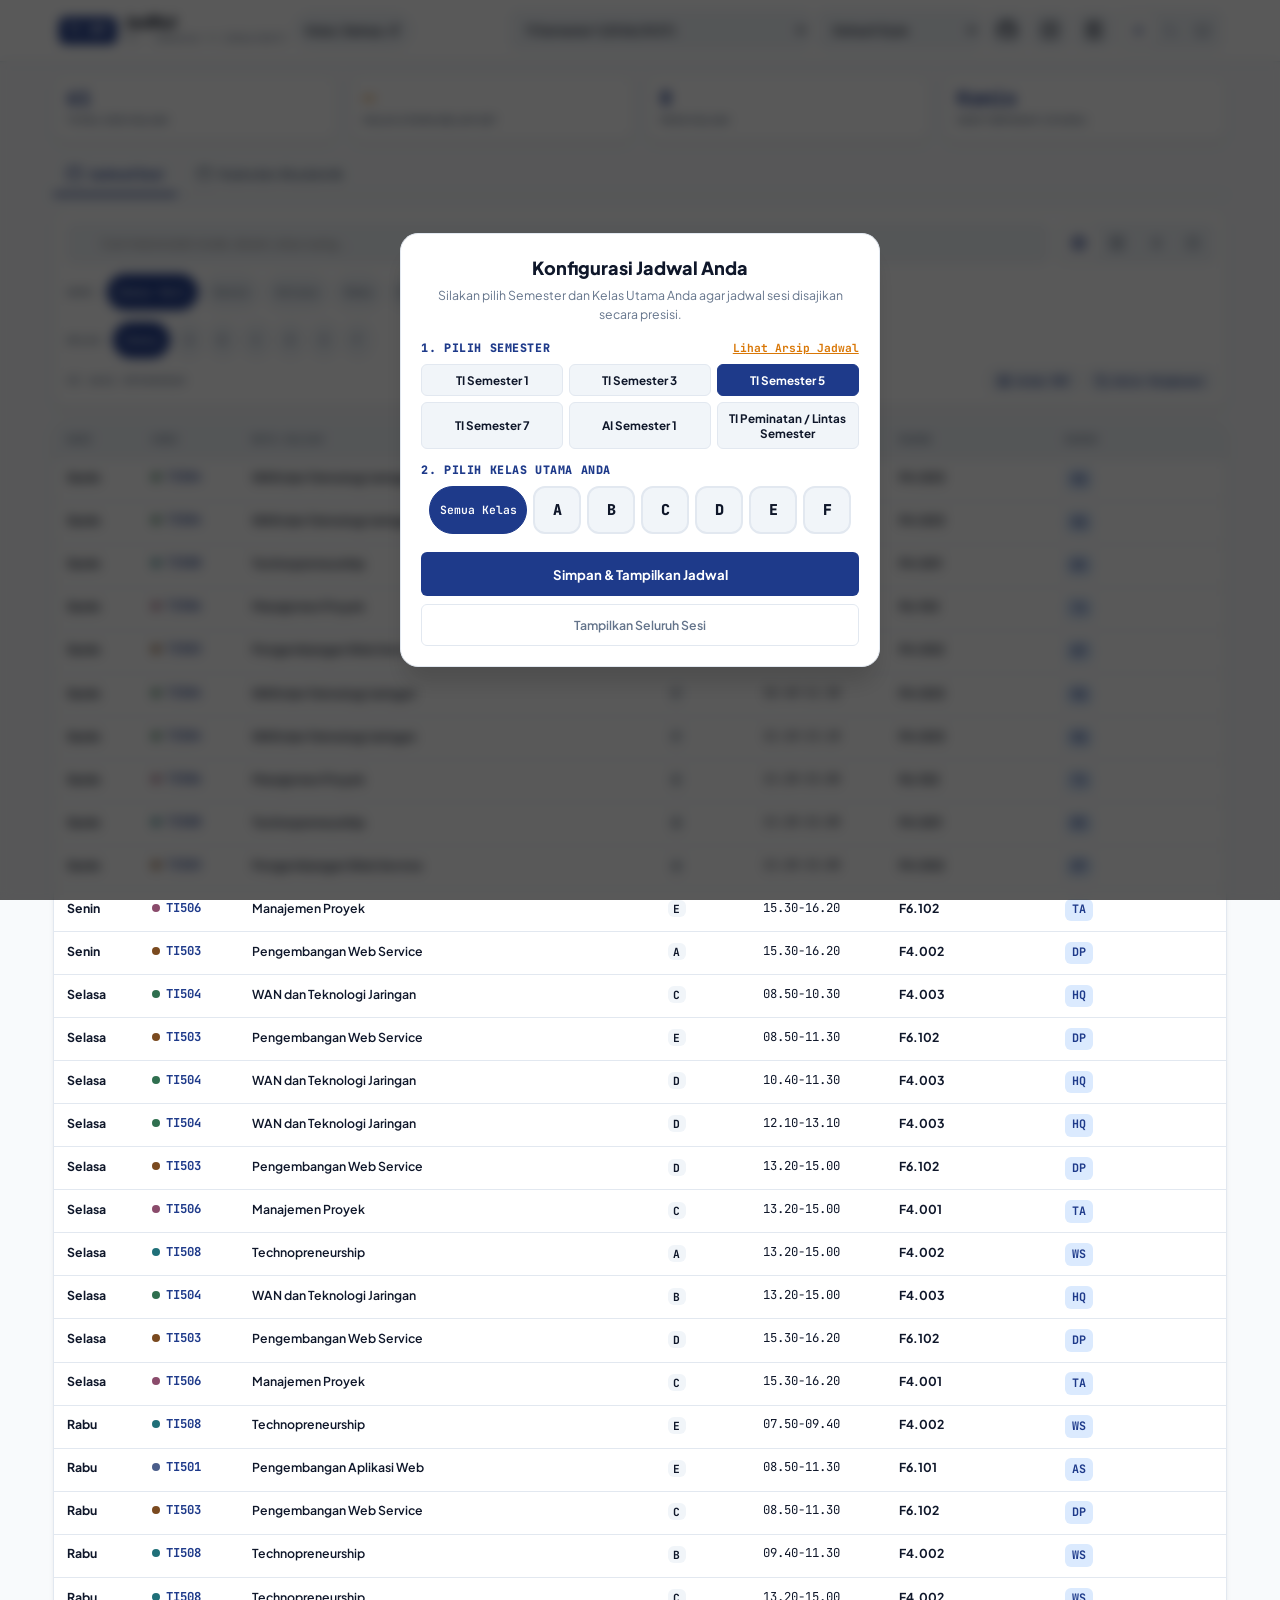
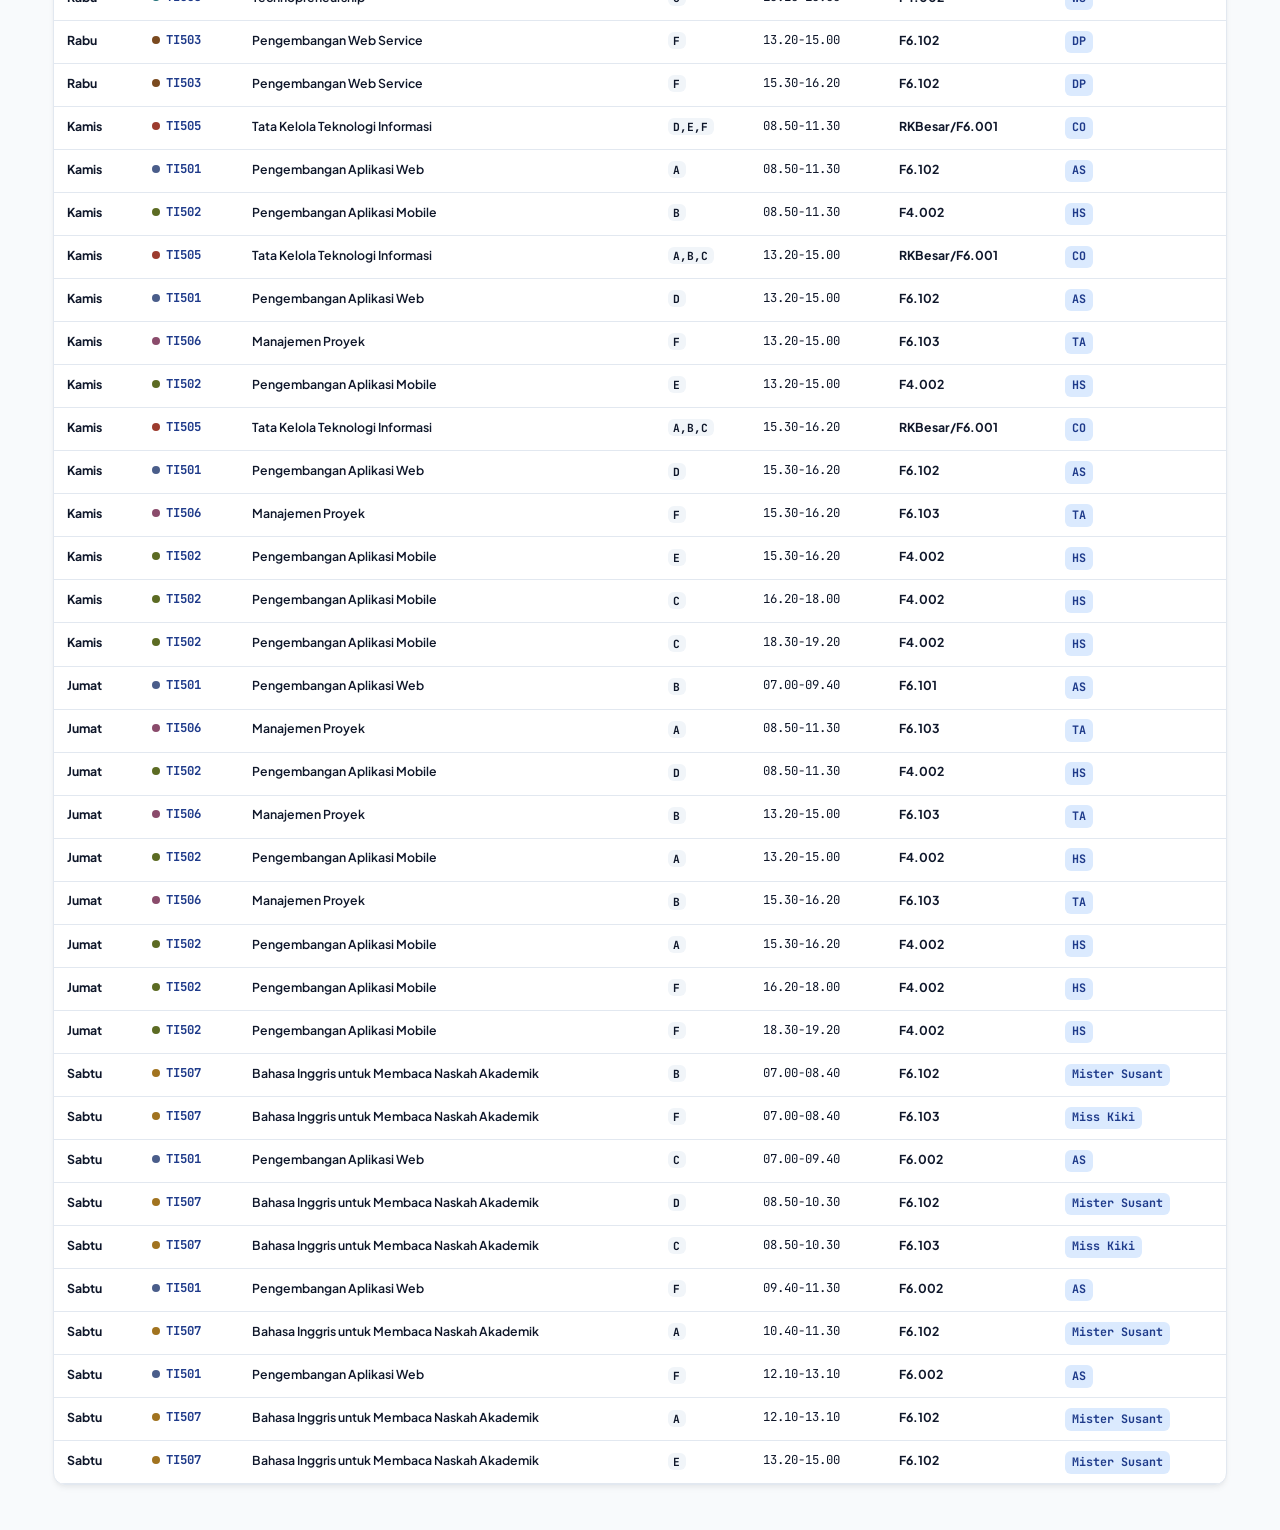
==== commit 29506ab6: "feat: add Cyberpunk, Glassmorphism, Claymorphism, Terminal, Nordic, Y2K, and Paper UI style themes e" ====
--- a/index.html
+++ b/index.html
@@ -259,6 +259,222 @@
   --accent-text: #38bdf8;
 }
 
+/* 9. CYBERPUNK STYLE */
+[data-style="cyberpunk"] {
+  --font-body: 'JetBrains Mono', monospace;
+  --font-heading: 'JetBrains Mono', monospace;
+  --radius-sm: 2px; --radius-md: 4px; --radius-lg: 8px; --radius-full: 4px;
+  --bg-main: #0a0a12;
+  --bg-card: #121220;
+  --bg-subtle: #1a1a2e;
+  --bg-hover: #252542;
+  --border-color: #00f0ff;
+  --border-strong: #ff007f;
+  --shadow-sm: 0 0 6px rgba(0, 240, 255, 0.4);
+  --shadow-card: 0 0 12px rgba(0, 240, 255, 0.3), inset 0 0 8px rgba(255, 0, 127, 0.15);
+  --shadow-hover: 0 0 18px rgba(255, 0, 127, 0.6);
+  --text-main: #00f0ff;
+  --text-muted: #ff77c6;
+  --text-inverse: #0a0a12;
+  --primary: #ff007f;
+  --primary-deep: #d8006c;
+  --primary-light: rgba(255, 0, 127, 0.2);
+  --primary-text: #00f0ff;
+  --accent: #ffe600;
+  --accent-light: rgba(255, 230, 0, 0.2);
+  --accent-text: #ffe600;
+}
+[data-theme="dark"][data-style="cyberpunk"] {
+  --bg-main: #050508;
+  --bg-card: #0d0d16;
+  --bg-subtle: #151522;
+  --border-color: #00f0ff;
+  --border-strong: #ff007f;
+  --shadow-card: 0 0 15px rgba(0, 240, 255, 0.4);
+  --text-main: #00f0ff;
+  --text-muted: #f472b6;
+}
+
+/* 10. GLASSMORPHISM STYLE */
+[data-style="glassmorphism"] {
+  --font-body: 'Plus Jakarta Sans', sans-serif;
+  --font-heading: 'Outfit', sans-serif;
+  --radius-sm: 12px; --radius-md: 20px; --radius-lg: 28px; --radius-full: 9999px;
+  --bg-main: linear-gradient(135deg, #e0c3fc 0%, #8ec5fc 100%);
+  --bg-card: rgba(255, 255, 255, 0.65);
+  --bg-subtle: rgba(255, 255, 255, 0.45);
+  --bg-hover: rgba(255, 255, 255, 0.85);
+  --border-color: rgba(255, 255, 255, 0.7);
+  --border-strong: rgba(255, 255, 255, 0.9);
+  --shadow-sm: 0 4px 16px 0 rgba(31, 38, 135, 0.1);
+  --shadow-card: 0 8px 32px 0 rgba(31, 38, 135, 0.15);
+  --shadow-hover: 0 12px 40px 0 rgba(31, 38, 135, 0.22);
+  --primary: #6366f1; --primary-light: rgba(99, 102, 241, 0.15); --primary-text: #4338ca;
+  --text-main: #1e1b4b; --text-muted: #4338ca; --text-inverse: #ffffff;
+}
+[data-theme="dark"][data-style="glassmorphism"] {
+  --bg-main: linear-gradient(135deg, #0f172a 0%, #1e1b4b 50%, #311042 100%);
+  --bg-card: rgba(30, 41, 59, 0.65);
+  --bg-subtle: rgba(30, 41, 59, 0.45);
+  --bg-hover: rgba(51, 65, 85, 0.85);
+  --border-color: rgba(255, 255, 255, 0.15);
+  --border-strong: rgba(255, 255, 255, 0.3);
+  --shadow-card: 0 8px 32px 0 rgba(0, 0, 0, 0.5);
+  --text-main: #f8fafc; --text-muted: #cbd5e1; --text-inverse: #0f172a;
+  --primary: #818cf8; --primary-light: rgba(129, 140, 248, 0.2); --primary-text: #a5b4fc;
+}
+
+/* 11. CLAYMORPHISM STYLE */
+[data-style="claymorphism"] {
+  --font-body: 'Plus Jakarta Sans', sans-serif;
+  --font-heading: 'Outfit', sans-serif;
+  --radius-sm: 14px; --radius-md: 22px; --radius-lg: 30px; --radius-full: 9999px;
+  --bg-main: #f0f4f8;
+  --bg-card: #ffffff;
+  --bg-subtle: #e2e8f0;
+  --bg-hover: #cbd5e1;
+  --border-color: transparent;
+  --border-strong: transparent;
+  --shadow-sm: 4px 4px 10px rgba(166, 180, 200, 0.5), inset -3px -3px 6px rgba(0, 0, 0, 0.05), inset 3px 3px 6px rgba(255, 255, 255, 0.8);
+  --shadow-card: 8px 8px 20px rgba(166, 180, 200, 0.6), inset -4px -4px 8px rgba(0, 0, 0, 0.05), inset 4px 4px 8px rgba(255, 255, 255, 0.9);
+  --shadow-hover: 12px 12px 28px rgba(166, 180, 200, 0.7), inset -4px -4px 8px rgba(0, 0, 0, 0.05), inset 4px 4px 8px rgba(255, 255, 255, 0.95);
+  --primary: #ec4899; --primary-light: #fce7f3; --primary-text: #be185d;
+  --text-main: #1e293b; --text-muted: #64748b; --text-inverse: #ffffff;
+}
+[data-theme="dark"][data-style="claymorphism"] {
+  --bg-main: #1a1e2e;
+  --bg-card: #24293e;
+  --bg-subtle: #2d344d;
+  --bg-hover: #37405e;
+  --border-color: transparent;
+  --border-strong: transparent;
+  --shadow-sm: 4px 4px 12px rgba(15, 17, 26, 0.8), inset -3px -3px 6px rgba(0, 0, 0, 0.3), inset 3px 3px 6px rgba(255, 255, 255, 0.05);
+  --shadow-card: 8px 8px 22px rgba(15, 17, 26, 0.9), inset -4px -4px 8px rgba(0, 0, 0, 0.4), inset 4px 4px 8px rgba(255, 255, 255, 0.08);
+  --shadow-hover: 12px 12px 30px rgba(15, 17, 26, 0.95), inset -4px -4px 8px rgba(0, 0, 0, 0.4), inset 4px 4px 8px rgba(255, 255, 255, 0.1);
+  --text-main: #f1f5f9; --text-muted: #94a3b8; --text-inverse: #0f172a;
+  --primary: #f472b6; --primary-light: rgba(244, 114, 182, 0.2); --primary-text: #fbcfe8;
+}
+
+/* 12. RETRO TERMINAL STYLE */
+[data-style="terminal"] {
+  --font-body: 'JetBrains Mono', monospace;
+  --font-heading: 'JetBrains Mono', monospace;
+  --radius-sm: 0px; --radius-md: 0px; --radius-lg: 0px; --radius-full: 0px;
+  --bg-main: #050b05;
+  --bg-card: #0a140a;
+  --bg-subtle: #102010;
+  --bg-hover: #183018;
+  --border-color: #00ff66;
+  --border-strong: #00ff66;
+  --shadow-sm: none; --shadow-card: none; --shadow-hover: none;
+  --primary: #00ff66; --primary-deep: #00cc52; --primary-light: #102010; --primary-text: #00ff66;
+  --text-main: #00ff66; --text-muted: #00b347; --text-inverse: #050b05;
+  --accent: #ffb000; --accent-light: #2a1f00; --accent-text: #ffb000;
+}
+[data-theme="dark"][data-style="terminal"] {
+  --bg-main: #000000;
+  --bg-card: #080808;
+  --bg-subtle: #121212;
+  --bg-hover: #1e1e1e;
+  --border-color: #00ff66;
+  --border-strong: #00ff66;
+  --text-main: #00ff66;
+  --text-muted: #00cc52;
+  --text-inverse: #000000;
+}
+
+/* 13. NORDIC STYLE */
+[data-style="nordic"] {
+  --font-body: 'Inter', sans-serif;
+  --font-heading: 'Space Grotesk', sans-serif;
+  --radius-sm: 6px; --radius-md: 12px; --radius-lg: 18px; --radius-full: 50px;
+  --bg-main: #f4f6f4;
+  --bg-card: #ffffff;
+  --bg-subtle: #e5ebe5;
+  --bg-hover: #d2ded2;
+  --border-color: #d1dad1;
+  --border-strong: #b2c2b2;
+  --shadow-sm: 0 2px 6px rgba(40, 60, 45, 0.04);
+  --shadow-card: 0 4px 16px rgba(40, 60, 45, 0.06);
+  --shadow-hover: 0 8px 24px rgba(40, 60, 45, 0.1);
+  --primary: #3b5e4c; --primary-light: #e8f0eb; --primary-text: #274033;
+  --text-main: #1f2d24; --text-muted: #576d5e; --text-inverse: #ffffff;
+  --accent: #d97706; --accent-light: #fef3c7; --accent-text: #92400e;
+}
+[data-theme="dark"][data-style="nordic"] {
+  --bg-main: #121814;
+  --bg-card: #1a221d;
+  --bg-subtle: #242f28;
+  --bg-hover: #2e3c33;
+  --border-color: #2a372f;
+  --border-strong: #3d4f43;
+  --shadow-card: 0 4px 16px rgba(0, 0, 0, 0.4);
+  --text-main: #e8f0eb; --text-muted: #8ea394; --text-inverse: #121814;
+  --primary: #6b9e80; --primary-light: rgba(107, 158, 128, 0.15); --primary-text: #a1c7b0;
+}
+
+/* 14. Y2K RETRO STYLE */
+[data-style="y2k"] {
+  --font-body: 'Plus Jakarta Sans', sans-serif;
+  --font-heading: 'Outfit', sans-serif;
+  --radius-sm: 10px; --radius-md: 16px; --radius-lg: 24px; --radius-full: 9999px;
+  --bg-main: linear-gradient(135deg, #c7d2fe 0%, #fbcfe8 50%, #e0e7ff 100%);
+  --bg-card: #ffffff;
+  --bg-subtle: #e0e7ff;
+  --bg-hover: #c7d2fe;
+  --border-color: #818cf8;
+  --border-strong: #4f46e5;
+  --shadow-sm: 3px 3px 0px #4f46e5;
+  --shadow-card: 5px 5px 0px #4f46e5;
+  --shadow-hover: 7px 7px 0px #4f46e5;
+  --primary: #4f46e5; --primary-light: #e0e7ff; --primary-text: #3730a3;
+  --text-main: #1e1b4b; --text-muted: #4338ca; --text-inverse: #ffffff;
+  --accent: #ec4899; --accent-light: #fce7f3; --accent-text: #be185d;
+}
+[data-theme="dark"][data-style="y2k"] {
+  --bg-main: linear-gradient(135deg, #1e1b4b 0%, #4c1d95 50%, #172554 100%);
+  --bg-card: #0f172a;
+  --bg-subtle: #1e293b;
+  --bg-hover: #334155;
+  --border-color: #a855f7;
+  --border-strong: #c084fc;
+  --shadow-sm: 3px 3px 0px #a855f7;
+  --shadow-card: 5px 5px 0px #a855f7;
+  --shadow-hover: 7px 7px 0px #a855f7;
+  --text-main: #f8fafc; --text-muted: #cbd5e1; --text-inverse: #0f172a;
+  --primary: #c084fc; --primary-light: rgba(192, 132, 252, 0.2); --primary-text: #e9d5ff;
+}
+
+/* 15. PAPER JOURNAL STYLE */
+[data-style="paper"] {
+  --font-body: 'Space Grotesk', serif;
+  --font-heading: 'Playfair Display', serif;
+  --radius-sm: 3px; --radius-md: 6px; --radius-lg: 10px; --radius-full: 4px;
+  --bg-main: #fbf7ee;
+  --bg-card: #fffdf9;
+  --bg-subtle: #f3ebd7;
+  --bg-hover: #e7dbbf;
+  --border-color: #d6c6a5;
+  --border-strong: #b8a379;
+  --shadow-sm: 2px 2px 5px rgba(100, 80, 50, 0.08);
+  --shadow-card: 4px 4px 12px rgba(100, 80, 50, 0.12);
+  --shadow-hover: 6px 6px 16px rgba(100, 80, 50, 0.18);
+  --primary: #854d0e; --primary-light: #fef9c3; --primary-text: #713f12;
+  --text-main: #292524; --text-muted: #78716c; --text-inverse: #ffffff;
+  --accent: #b91c1c; --accent-light: #fee2e2; --accent-text: #991b1b;
+}
+[data-theme="dark"][data-style="paper"] {
+  --bg-main: #1c1917;
+  --bg-card: #26221f;
+  --bg-subtle: #36312c;
+  --bg-hover: #443e38;
+  --border-color: #443e38;
+  --border-strong: #575047;
+  --shadow-card: 4px 4px 12px rgba(0, 0, 0, 0.5);
+  --text-main: #f5f5f4; --text-muted: #a8a29e; --text-inverse: #1c1917;
+  --primary: #facc15; --primary-light: rgba(250, 204, 21, 0.15); --primary-text: #fde047;
+}
+
 /* ═══════════════════════════════════════════════════════════════
    RESET & MOBILE-FIRST BASE
    ═══════════════════════════════════════════════════════════════ */
@@ -781,6 +997,13 @@
         <option value="formal">Formal Style</option>
         <option value="neumorphism">Neumorphism Style</option>
         <option value="neobrutalism">Neobrutalism Style</option>
+        <option value="cyberpunk">Cyberpunk Style</option>
+        <option value="glassmorphism">Glassmorphism Style</option>
+        <option value="claymorphism">Claymorphism Style</option>
+        <option value="terminal">Retro Terminal Style</option>
+        <option value="nordic">Nordic Style</option>
+        <option value="y2k">Y2K Retro Style</option>
+        <option value="paper">Paper Journal Style</option>
       </select>
 
       <a href="https://github.com/yuumuu/jadwal-kuliah" target="_blank" rel="noopener noreferrer" class="github-link-btn" title="Repository GitHub">
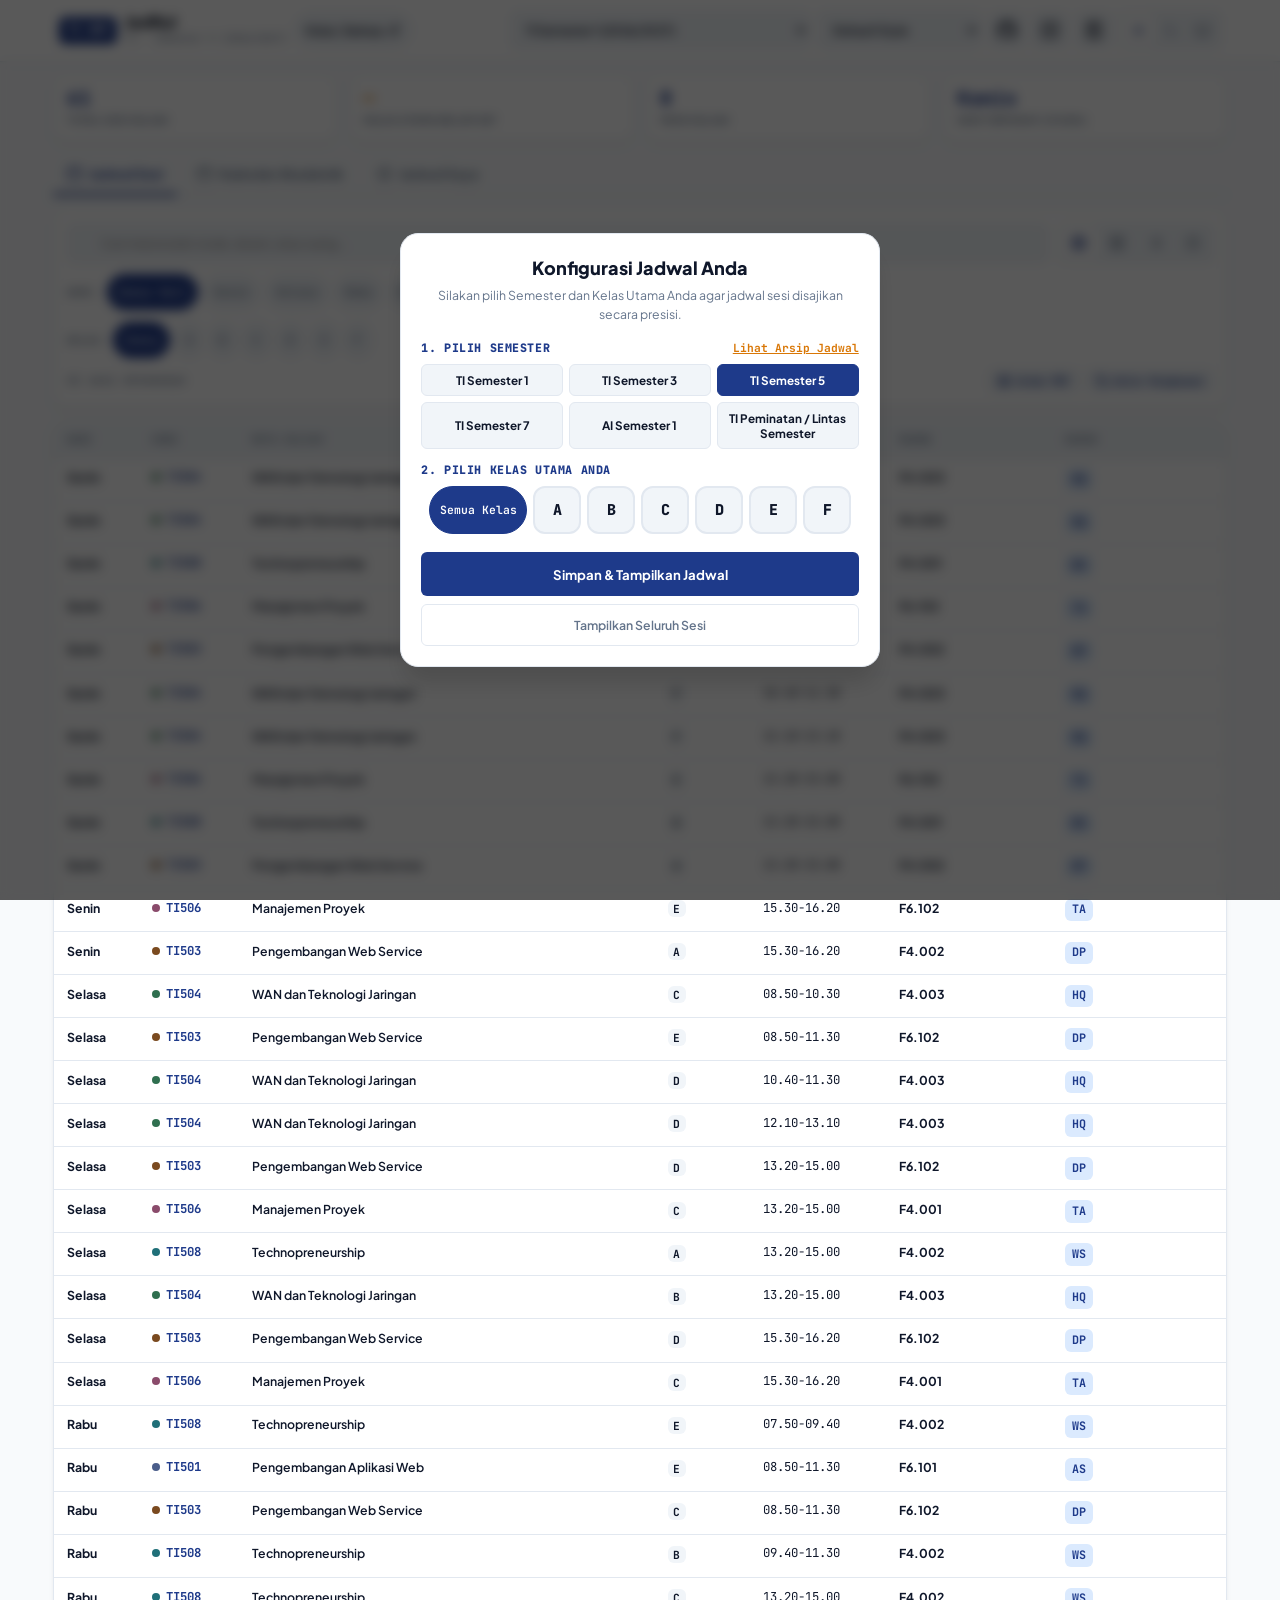
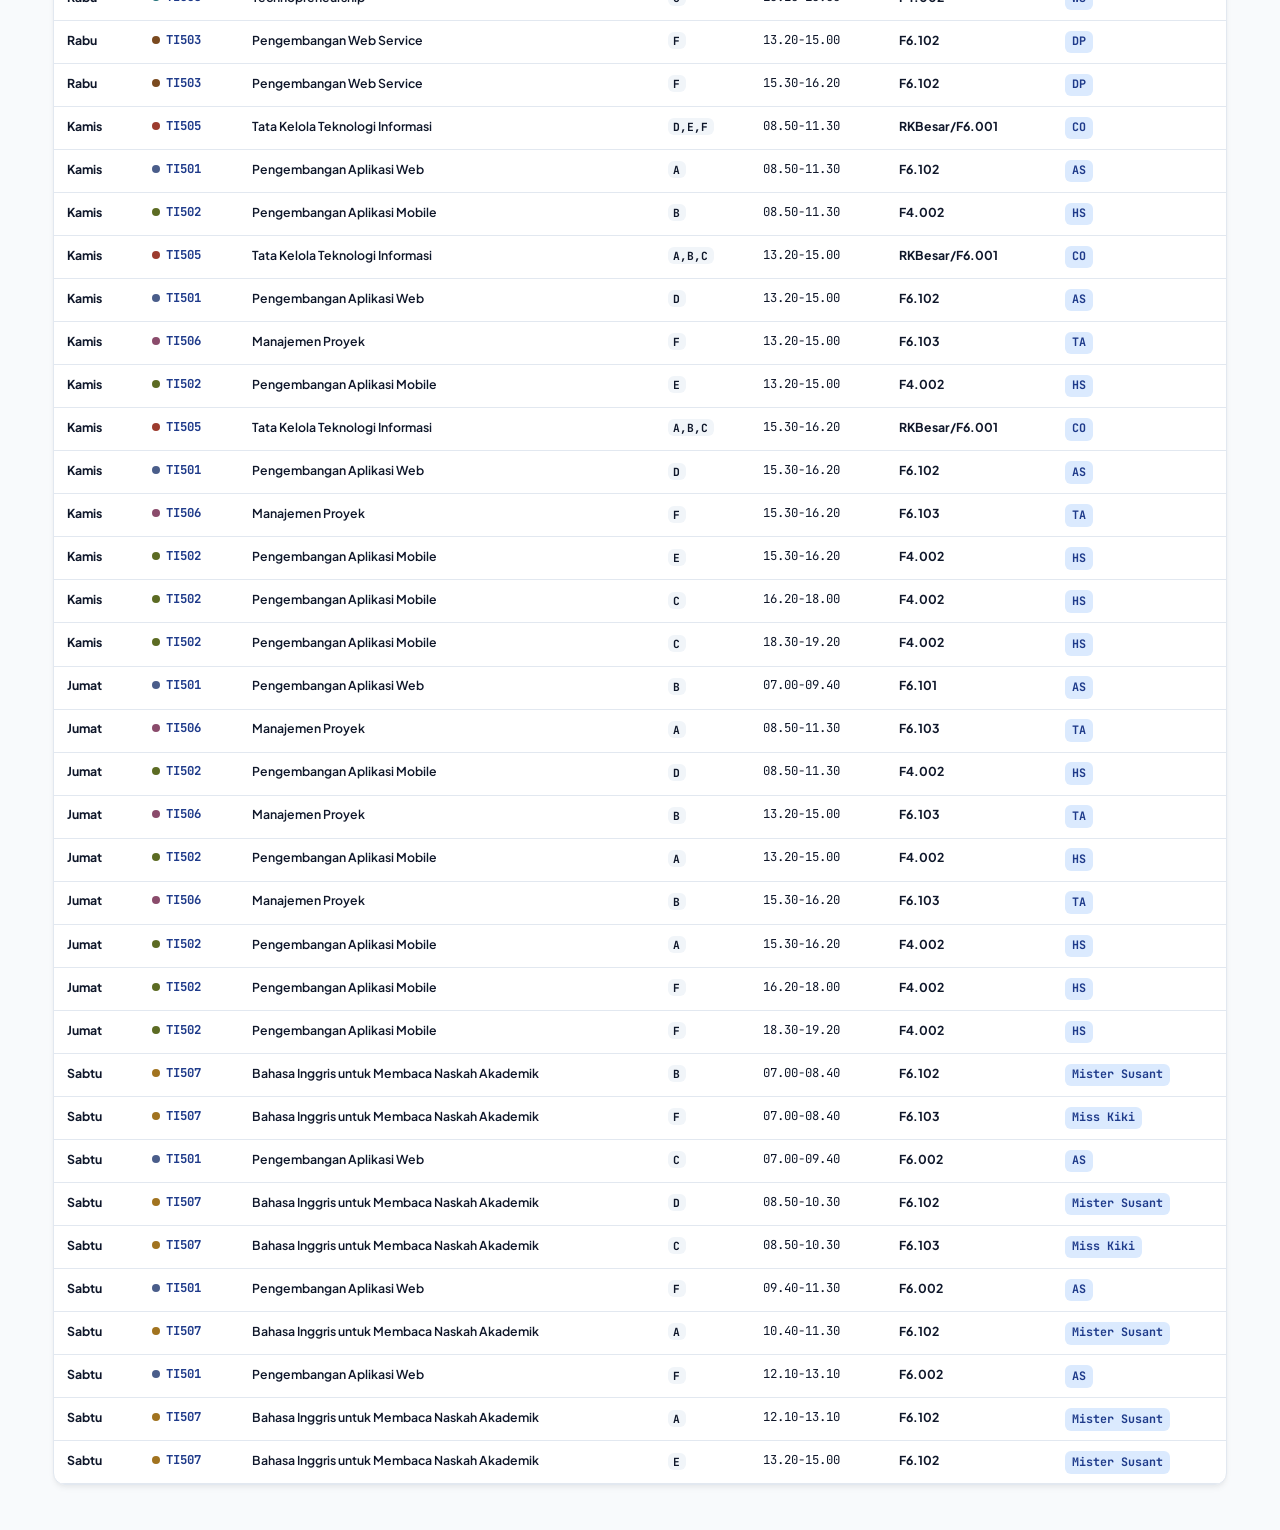
==== commit b2979b5d: "Merge pull request #1 from Fannandya/main feat: fitur jadwal saya (personalized schedule)" ====
--- a/index.html
+++ b/index.html
@@ -1,3 +1,4 @@
+
 <!DOCTYPE html>
 <html lang="id" data-theme="light">
 <head>
@@ -103,10 +104,24 @@
   --font-body: 'Fredoka', cursive, sans-serif;
   --font-heading: 'Fredoka', cursive, sans-serif;
   --radius-sm: 10px; --radius-md: 18px; --radius-lg: 26px;
+  --bg-main: #fdf2f8; --bg-card: #ffffff; --bg-subtle: #fce7f3; --bg-hover: #fbcfe8;
+  --border-color: #fbcfe8; --border-strong: #f472b6;
+  --text-main: #831843; --text-muted: #be185d; --text-inverse: #ffffff;
   --primary: #ec4899; --primary-light: #fce7f3; --primary-text: #db2777;
 }
 [data-theme="dark"][data-style="playful"] {
-  --primary: #f472b6; --primary-light: rgba(244, 114, 182, 0.18); --primary-text: #f472b6;
+  --bg-main: #180914;
+  --bg-card: #251221;
+  --bg-subtle: #361a30;
+  --bg-hover: #482341;
+  --border-color: #361a30;
+  --border-strong: #482341;
+  --text-main: #fdf2f8;
+  --text-muted: #f472b6;
+  --text-inverse: #180914;
+  --primary: #f472b6;
+  --primary-light: rgba(244, 114, 182, 0.18);
+  --primary-text: #fbcfe8;
 }
 
 /* 3. ELEGANT STYLE */
@@ -114,21 +129,39 @@
   --font-body: 'Fraunces', Georgia, serif;
   --font-heading: 'Playfair Display', serif;
   --radius-sm: 4px; --radius-md: 8px; --radius-lg: 14px;
-  --bg-main: #fbf9f5; --bg-subtle: #f3efe6;
+  --bg-main: #fbf9f5; --bg-card: #ffffff; --bg-subtle: #f3efe6; --bg-hover: #e8e2d4;
+  --border-color: #e2dacd; --border-strong: #c8bcab;
+  --text-main: #1e293b; --text-muted: #64748b; --text-inverse: #ffffff;
   --primary: #334155; --primary-light: #f1f5f9; --primary-text: #1e293b;
   --accent: #b45309; --accent-light: #fef3c7; --accent-text: #78350f;
 }
 [data-theme="dark"][data-style="elegant"] {
-  --bg-main: #0c1017; --bg-card: #151b26; --bg-subtle: #1e2636;
-  --primary: #cbd5e1; --primary-light: rgba(203, 213, 225, 0.12); --primary-text: #f1f5f9;
-}
-
-/* 4. MINIMAL STYLE & DARK THEME FIX */
+  --bg-main: #0c1017;
+  --bg-card: #151b26;
+  --bg-subtle: #1e2636;
+  --bg-hover: #2a3449;
+  --border-color: #1e2636;
+  --border-strong: #2a3449;
+  --text-main: #f8fafc;
+  --text-muted: #94a3b8;
+  --text-inverse: #0c1017;
+  --primary: #cbd5e1;
+  --primary-light: rgba(203, 213, 225, 0.12);
+  --primary-text: #f1f5f9;
+  --accent: #f59e0b;
+  --accent-light: rgba(245, 158, 11, 0.15);
+  --accent-text: #fbbf24;
+}
+
+/* 4. MINIMAL STYLE */
 [data-style="minimal"] {
   --font-body: 'Space Grotesk', sans-serif;
   --font-heading: 'Space Grotesk', sans-serif;
   --radius-sm: 0px; --radius-md: 0px; --radius-lg: 0px; --radius-full: 0px;
   --shadow-sm: none; --shadow-card: none; --shadow-hover: none;
+  --bg-main: #f8fafc; --bg-card: #ffffff; --bg-subtle: #f1f5f9; --bg-hover: #e2e8f0;
+  --border-color: #cbd5e1; --border-strong: #94a3b8;
+  --text-main: #0f172a; --text-muted: #475569; --text-inverse: #ffffff;
   --primary: #0f172a; --primary-light: #f1f5f9; --primary-text: #0f172a;
 }
 [data-theme="dark"][data-style="minimal"] {
@@ -155,13 +188,34 @@
   --font-body: 'Outfit', sans-serif;
   --font-heading: 'Outfit', sans-serif;
   --radius-sm: 12px; --radius-md: 20px; --radius-lg: 28px;
-}
-
-/* 6. FORMAL STYLE & DARK THEME FIX */
+  --bg-main: #f1f5f9; --bg-card: #ffffff; --bg-subtle: #e2e8f0; --bg-hover: #cbd5e1;
+  --border-color: #e2e8f0; --border-strong: #cbd5e1;
+  --text-main: #1e293b; --text-muted: #64748b; --text-inverse: #ffffff;
+  --primary: #4f46e5; --primary-light: #e0e7ff; --primary-text: #4338ca;
+}
+[data-theme="dark"][data-style="bento"] {
+  --bg-main: #0b0f19;
+  --bg-card: #151c2c;
+  --bg-subtle: #1e293b;
+  --bg-hover: #2d3b54;
+  --border-color: #1e293b;
+  --border-strong: #334155;
+  --text-main: #f8fafc;
+  --text-muted: #94a3b8;
+  --text-inverse: #0f172a;
+  --primary: #818cf8;
+  --primary-light: rgba(129, 140, 248, 0.15);
+  --primary-text: #a5b4fc;
+}
+
+/* 6. FORMAL STYLE */
 [data-style="formal"] {
   --font-body: 'Inter', sans-serif;
   --font-heading: 'Cinzel', serif;
   --radius-sm: 4px; --radius-md: 6px; --radius-lg: 10px;
+  --bg-main: #f8fafc; --bg-card: #ffffff; --bg-subtle: #f1f5f9; --bg-hover: #e2e8f0;
+  --border-color: #cbd5e1; --border-strong: #94a3b8;
+  --text-main: #0f172a; --text-muted: #475569; --text-inverse: #ffffff;
   --primary: #0369a1; --primary-light: #e0f2fe; --primary-text: #0284c7;
 }
 [data-theme="dark"][data-style="formal"] {
@@ -173,6 +227,7 @@
   --border-strong: #2e4368;
   --text-main: #f0f6ff;
   --text-muted: #94a3b8;
+  --text-inverse: #0a1120;
   --primary: #38bdf8;
   --primary-deep: #0284c7;
   --primary-light: rgba(56, 189, 248, 0.15);
@@ -194,7 +249,7 @@
   --shadow-card: 6px 6px 14px #b8b9be, -6px -6px 14px #ffffff;
   --shadow-hover: 9px 9px 18px #b8b9be, -9px -9px 18px #ffffff;
   --primary: #3b82f6; --primary-light: rgba(59, 130, 246, 0.15); --primary-text: #1d4ed8;
-  --text-inverse: #ffffff;
+  --text-main: #2d3748; --text-muted: #718096; --text-inverse: #ffffff;
 }
 [data-theme="dark"][data-style="neumorphism"] {
   --bg-main: #181d28;
@@ -205,11 +260,11 @@
   --border-strong: #222938;
   --text-main: #f1f5f9;
   --text-muted: #94a3b8;
+  --text-inverse: #0f172a;
   --shadow-sm: 3px 3px 6px #10131b, -3px -3px 6px #202735;
   --shadow-card: 6px 6px 14px #10131b, -6px -6px 14px #202735;
   --shadow-hover: 9px 9px 18px #10131b, -9px -9px 18px #202735;
   --primary: #60a5fa; --primary-light: rgba(96, 165, 250, 0.15); --primary-text: #93c5fd;
-  --text-inverse: #0f172a;
 }
 
 /* 8. NEOBRUTALISM STYLE */
@@ -288,11 +343,19 @@
   --bg-main: #050508;
   --bg-card: #0d0d16;
   --bg-subtle: #151522;
+  --bg-hover: #222234;
   --border-color: #00f0ff;
   --border-strong: #ff007f;
-  --shadow-card: 0 0 15px rgba(0, 240, 255, 0.4);
+  --shadow-sm: 0 0 8px rgba(0, 240, 255, 0.5);
+  --shadow-card: 0 0 15px rgba(0, 240, 255, 0.4), inset 0 0 10px rgba(255, 0, 127, 0.2);
+  --shadow-hover: 0 0 22px rgba(255, 0, 127, 0.7);
   --text-main: #00f0ff;
   --text-muted: #f472b6;
+  --text-inverse: #050508;
+  --primary: #ff007f;
+  --primary-deep: #d8006c;
+  --primary-light: rgba(255, 0, 127, 0.25);
+  --primary-text: #00f0ff;
 }
 
 /* 10. GLASSMORPHISM STYLE */
@@ -314,14 +377,18 @@
 }
 [data-theme="dark"][data-style="glassmorphism"] {
   --bg-main: linear-gradient(135deg, #0f172a 0%, #1e1b4b 50%, #311042 100%);
-  --bg-card: rgba(30, 41, 59, 0.65);
-  --bg-subtle: rgba(30, 41, 59, 0.45);
+  --bg-card: rgba(30, 41, 59, 0.7);
+  --bg-subtle: rgba(30, 41, 59, 0.5);
   --bg-hover: rgba(51, 65, 85, 0.85);
   --border-color: rgba(255, 255, 255, 0.15);
   --border-strong: rgba(255, 255, 255, 0.3);
   --shadow-card: 0 8px 32px 0 rgba(0, 0, 0, 0.5);
-  --text-main: #f8fafc; --text-muted: #cbd5e1; --text-inverse: #0f172a;
-  --primary: #818cf8; --primary-light: rgba(129, 140, 248, 0.2); --primary-text: #a5b4fc;
+  --text-main: #f8fafc;
+  --text-muted: #cbd5e1;
+  --text-inverse: #0f172a;
+  --primary: #818cf8;
+  --primary-light: rgba(129, 140, 248, 0.2);
+  --primary-text: #a5b4fc;
 }
 
 /* 11. CLAYMORPHISM STYLE */
@@ -351,8 +418,12 @@
   --shadow-sm: 4px 4px 12px rgba(15, 17, 26, 0.8), inset -3px -3px 6px rgba(0, 0, 0, 0.3), inset 3px 3px 6px rgba(255, 255, 255, 0.05);
   --shadow-card: 8px 8px 22px rgba(15, 17, 26, 0.9), inset -4px -4px 8px rgba(0, 0, 0, 0.4), inset 4px 4px 8px rgba(255, 255, 255, 0.08);
   --shadow-hover: 12px 12px 30px rgba(15, 17, 26, 0.95), inset -4px -4px 8px rgba(0, 0, 0, 0.4), inset 4px 4px 8px rgba(255, 255, 255, 0.1);
-  --text-main: #f1f5f9; --text-muted: #94a3b8; --text-inverse: #0f172a;
-  --primary: #f472b6; --primary-light: rgba(244, 114, 182, 0.2); --primary-text: #fbcfe8;
+  --text-main: #f1f5f9;
+  --text-muted: #94a3b8;
+  --text-inverse: #0f172a;
+  --primary: #f472b6;
+  --primary-light: rgba(244, 114, 182, 0.2);
+  --primary-text: #fbcfe8;
 }
 
 /* 12. RETRO TERMINAL STYLE */
@@ -381,6 +452,10 @@
   --text-main: #00ff66;
   --text-muted: #00cc52;
   --text-inverse: #000000;
+  --primary: #00ff66;
+  --primary-deep: #00cc52;
+  --primary-light: #121212;
+  --primary-text: #00ff66;
 }
 
 /* 13. NORDIC STYLE */
@@ -409,8 +484,12 @@
   --border-color: #2a372f;
   --border-strong: #3d4f43;
   --shadow-card: 0 4px 16px rgba(0, 0, 0, 0.4);
-  --text-main: #e8f0eb; --text-muted: #8ea394; --text-inverse: #121814;
-  --primary: #6b9e80; --primary-light: rgba(107, 158, 128, 0.15); --primary-text: #a1c7b0;
+  --text-main: #e8f0eb;
+  --text-muted: #8ea394;
+  --text-inverse: #121814;
+  --primary: #6b9e80;
+  --primary-light: rgba(107, 158, 128, 0.15);
+  --primary-text: #a1c7b0;
 }
 
 /* 14. Y2K RETRO STYLE */
@@ -441,8 +520,12 @@
   --shadow-sm: 3px 3px 0px #a855f7;
   --shadow-card: 5px 5px 0px #a855f7;
   --shadow-hover: 7px 7px 0px #a855f7;
-  --text-main: #f8fafc; --text-muted: #cbd5e1; --text-inverse: #0f172a;
-  --primary: #c084fc; --primary-light: rgba(192, 132, 252, 0.2); --primary-text: #e9d5ff;
+  --text-main: #f8fafc;
+  --text-muted: #cbd5e1;
+  --text-inverse: #0f172a;
+  --primary: #c084fc;
+  --primary-light: rgba(192, 132, 252, 0.2);
+  --primary-text: #e9d5ff;
 }
 
 /* 15. PAPER JOURNAL STYLE */
@@ -471,8 +554,12 @@
   --border-color: #443e38;
   --border-strong: #575047;
   --shadow-card: 4px 4px 12px rgba(0, 0, 0, 0.5);
-  --text-main: #f5f5f4; --text-muted: #a8a29e; --text-inverse: #1c1917;
-  --primary: #facc15; --primary-light: rgba(250, 204, 21, 0.15); --primary-text: #fde047;
+  --text-main: #f5f5f4;
+  --text-muted: #a8a29e;
+  --text-inverse: #1c1917;
+  --primary: #facc15;
+  --primary-light: rgba(250, 204, 21, 0.15);
+  --primary-text: #fde047;
 }
 
 /* ═══════════════════════════════════════════════════════════════
@@ -481,15 +568,50 @@
 *, *::before, *::after { box-sizing: border-box; margin: 0; padding: 0; }
 html { font-size: 15px; }
 body {
-  background-color: var(--bg-main);
+  background: var(--bg-main);
+  background-attachment: fixed;
   color: var(--text-main);
   font-family: var(--font-body);
   line-height: 1.5;
-  transition: background-color var(--transition-main), color var(--transition-main);
+  transition: background var(--transition-main), color var(--transition-main);
   -webkit-font-smoothing: antialiased;
   overflow-x: hidden;
 }
 h1, h2, h3, h4, h5, h6 { font-family: var(--font-heading); }
+
+/* GLASSMORPHISM BACKDROP BLUR SURFACES */
+[data-style="glassmorphism"] .app-header,
+[data-style="glassmorphism"] .stat-card,
+[data-style="glassmorphism"] .toolbar-card,
+[data-style="glassmorphism"] .table-wrap,
+[data-style="glassmorphism"] .grid-card,
+[data-style="glassmorphism"] .list-item-card,
+[data-style="glassmorphism"] .timeline-card,
+[data-style="glassmorphism"] .cal-nav-bar,
+[data-style="glassmorphism"] .cal-month-card,
+[data-style="glassmorphism"] .cal-date-cell,
+[data-style="glassmorphism"] .modal-card {
+  background: var(--bg-card);
+  border-color: var(--border-color);
+  backdrop-filter: blur(16px);
+  -webkit-backdrop-filter: blur(16px);
+}
+
+/* Y2K SURFACE ENHANCEMENTS */
+[data-style="y2k"] .app-header,
+[data-style="y2k"] .stat-card,
+[data-style="y2k"] .toolbar-card,
+[data-style="y2k"] .table-wrap,
+[data-style="y2k"] .grid-card,
+[data-style="y2k"] .list-item-card,
+[data-style="y2k"] .timeline-card,
+[data-style="y2k"] .cal-nav-bar,
+[data-style="y2k"] .cal-month-card,
+[data-style="y2k"] .modal-card {
+  background: var(--bg-card);
+  border-color: var(--border-color);
+  box-shadow: var(--shadow-card);
+}
 input, button, select { font-family: inherit; color: inherit; }
 a { color: var(--primary); text-decoration: none; }
 
@@ -741,6 +863,13 @@
 }
 table.schedule-table td { padding: 0.65rem 0.85rem; border-bottom: 1px solid var(--border-color); vertical-align: top; }
 table.schedule-table tr.highlight td { background: var(--primary-light); }
+table.schedule-table tr.conflict-row td { background: var(--danger-light); border-left: 3px solid var(--danger); }
+
+.conflict-banner {
+  background: var(--danger-light); color: var(--danger); padding: 0.75rem 0.9rem; border-radius: var(--radius-sm);
+  margin-bottom: 0.85rem; font-size: 0.82rem; font-weight: 600; line-height: 1.6;
+}
+.conflict-banner strong { display: block; margin-bottom: 0.25rem; font-weight: 800; }
 
 .subject-dot { display: inline-block; width: 8px; height: 8px; border-radius: 50%; margin-right: 0.4rem; }
 .code-tag { font-family: var(--font-mono); font-weight: 700; color: var(--primary); }
@@ -825,7 +954,7 @@
   font-family: var(--font-heading); font-weight: 800; font-size: 1.1rem;
   margin-bottom: 0.85rem; color: var(--primary); display: flex; align-items: center; gap: 0.4rem;
 }
-.cal-grid { display: grid; grid-template-columns: repeat(7, 1fr); gap: 4px; }
+.cal-grid { display: grid; grid-template-columns: repeat(7, minmax(0, 1fr)); gap: 4px; }
 .cal-day-name {
   font-size: 0.68rem; font-weight: 800; font-family: var(--font-mono);
   color: var(--text-muted); text-align: center; padding-bottom: 0.3rem; text-transform: uppercase;
@@ -833,11 +962,12 @@
 
 /* MAXIMIZED DAY NUMBERS FILLING THE CELL (REQS 3) */
 .cal-date-cell {
-  aspect-ratio: 1; min-height: 60px; border: 1px solid var(--border-color);
+  min-height: 60px; min-width: 0; border: 1px solid var(--border-color);
   border-radius: var(--radius-sm); background: var(--bg-card); padding: 0.2rem;
   display: flex; flex-direction: column; align-items: center; justify-content: center;
   cursor: pointer; transition: all var(--transition-main); position: relative; font-family: var(--font-mono);
 }
+@media (min-width: 640px) { .cal-date-cell { aspect-ratio: 1; } }
 .cal-date-cell span {
   font-size: clamp(1.4rem, 4.5vw, 1.9rem); font-weight: 800; line-height: 1; margin: auto 0;
   display: flex; align-items: center; justify-content: center;
@@ -847,6 +977,11 @@
 .cal-date-cell.today { background: var(--accent); color: #ffffff; font-weight: 800; border-color: var(--accent); }
 .cal-date-cell.holiday { background: var(--danger-light); color: var(--danger); }
 .cal-date-cell.important { background: var(--success-light); color: var(--success); }
+@media (max-width: 420px) {
+  .cal-grid { gap: 3px; }
+  .cal-date-cell { min-height: 52px; padding: 0.15rem; }
+  .cal-date-cell span { font-size: 1.2rem; }
+}
 
 .cal-dots {
   position: absolute; bottom: 4px; left: 50%; transform: translateX(-50%);
@@ -916,6 +1051,26 @@
 }
 .modal-class-btn.active { background: var(--primary); color: var(--text-inverse, #ffffff); border-color: var(--primary); }
 
+/* ── JADWAL SAYA: PILIH KELAS PER MATKUL (BARU) ── */
+.modal-matkul-list { margin-bottom: 1.25rem; display: flex; flex-direction: column; gap: 0.5rem; }
+.modal-matkul-row { border: 1px solid var(--border-color); border-radius: var(--radius-sm); padding: 0.5rem 0.6rem; background: var(--bg-subtle); }
+.modal-matkul-row .mm-title { font-size: 0.78rem; font-weight: 700; margin-bottom: 0.35rem; display: flex; gap: 0.4rem; align-items: baseline; }
+.modal-matkul-row .mm-code { font-family: var(--font-mono); color: var(--primary); font-weight: 800; }
+.modal-matkul-row .mm-chip-row { display: flex; flex-wrap: wrap; gap: 0.3rem; }
+.empty-state { padding: 2rem 1rem; text-align: center; color: var(--text-muted); font-size: 0.85rem; }
+
+.matkul-semester-group { border: 1px solid var(--border-color); border-radius: var(--radius-sm); overflow: hidden; }
+.matkul-semester-group + .matkul-semester-group { margin-top: 0.5rem; }
+.matkul-semester-header {
+  cursor: pointer; list-style: none; padding: 0.55rem 0.7rem; font-size: 0.8rem; font-weight: 800;
+  background: var(--bg-subtle); display: flex; align-items: center; gap: 0.4rem;
+}
+.matkul-semester-header::-webkit-details-marker { display: none; }
+.matkul-semester-header::before { content: "▸"; font-size: 0.7rem; transition: transform 0.15s ease; }
+.matkul-semester-group[open] > .matkul-semester-header::before { transform: rotate(90deg); }
+.matkul-semester-header .mm-count { font-weight: 600; color: var(--text-muted); font-size: 0.72rem; }
+.matkul-semester-body { padding: 0.5rem; display: flex; flex-direction: column; gap: 0.5rem; }
+
 .btn-primary {
   width: 100%; padding: 0.7rem; border: none; border-radius: var(--radius-sm);
   background: var(--primary); color: var(--text-inverse, #ffffff); font-weight: 700; font-size: 0.88rem;
@@ -944,14 +1099,20 @@
 
 @media print {
   .app-header, .stat-container, .tabs-nav, .toolbar-card, .header-actions,
-  .copy-summary-btn, .modal-overlay, #printScheduleBtn, .cal-nav-bar, .theme-toggle-group {
+  .copy-summary-btn, .modal-overlay, #printScheduleBtn, #printMyScheduleBtn, .cal-nav-bar, .theme-toggle-group,
+  #calendarPanel {
     display: none !important;
+  }
+  #schedulePanel:not(.active), #myschedulePanel:not(.active) {
+    display: none !important;
+  }
+  #schedulePanel.active, #myschedulePanel.active {
+    display: block !important;
   }
   body {
     background: #ffffff !important; color: #000000 !important; font-size: 10pt;
   }
   .app-container { max-width: 100% !important; margin: 0 !important; padding: 0 !important; }
-  .view-panel { display: block !important; }
   .table-wrap { box-shadow: none !important; border: 1px solid #000000 !important; }
   table.schedule-table th, table.schedule-table td {
     border-bottom: 1px solid #cccccc !important; color: #000000 !important; padding: 6px 8px !important;
@@ -1043,11 +1204,15 @@
       <svg viewBox="0 0 24 24" fill="none" stroke="currentColor" stroke-width="2"><rect x="3" y="5" width="18" height="16" rx="2"/><path d="M16 3v4M8 3v4M3 10h18"/></svg>
       Kalender Akademik
     </button>
+    <button class="tab-btn" data-tab="myschedule">
+      <svg viewBox="0 0 24 24" fill="none" stroke="currentColor" stroke-width="2"><path d="M12 2l2.9 6.26L22 9.27l-5 4.87L18.18 21 12 17.27 5.82 21 7 14.14l-5-4.87 7.1-1.01L12 2z"/></svg>
+      Jadwal Saya
+    </button>
   </nav>
 
   <!-- ── SCHEDULE PANEL ── -->
   <section id="schedulePanel" class="view-panel active">
-    <div class="toolbar-card">
+    <div class="toolbar-card">  
       <div class="toolbar-top">
         <div class="search-box">
           <span class="search-icon"><svg viewBox="0 0 24 24" fill="none" stroke="currentColor" stroke-width="2"><circle cx="11" cy="11" r="8"/><path d="m21 21-4.3-4.3"/></svg></span>
@@ -1123,6 +1288,39 @@
 
     <div id="calendarContainer"></div>
   </section>
+
+  <!-- ── JADWAL SAYA PANEL (BARU) ── -->
+  <section id="myschedulePanel" class="view-panel">
+    <div class="toolbar-card">
+      <div class="filter-row">
+        <div class="session-count-bar">
+          <span id="myScheduleCount">0 sesi</span>
+          <div style="display:flex; gap:0.4rem;">
+            <button class="copy-summary-btn" id="editMyClassesBtn">Atur Kelas per Matkul</button>
+            <button class="copy-summary-btn" id="resetMyClassesBtn" title="Hapus semua pilihan kelas">
+              <svg width="12" height="12" viewBox="0 0 24 24" fill="none" stroke="currentColor" stroke-width="2.5"><path d="M3 6h18M8 6V4a2 2 0 0 1 2-2h4a2 2 0 0 1 2 2v2m3 0-1 14a2 2 0 0 1-2 2H7a2 2 0 0 1-2-2L4 6"/></svg>
+              Reset
+            </button>
+            <button class="copy-summary-btn" id="printMyScheduleBtn" title="Cetak / Simpan sebagai PDF">
+              <svg width="12" height="12" viewBox="0 0 24 24" fill="none" stroke="currentColor" stroke-width="2.5"><path d="M6 9V2h12v7M6 18H4a2 2 0 0 1-2-2v-5a2 2 0 0 1 2-2h16a2 2 0 0 1 2 2v5a2 2 0 0 1-2 2h-2"/><rect x="6" y="14" width="12" height="8"/></svg>
+              Cetak PDF
+            </button>
+            <button class="copy-summary-btn" id="copyMyScheduleSummaryBtn">
+              <svg width="12" height="12" viewBox="0 0 24 24" fill="none" stroke="currentColor" stroke-width="2.5"><rect x="9" y="9" width="13" height="13" rx="2"/><path d="M5 15H4a2 2 0 0 1-2-2V4a2 2 0 0 1 2-2h9a2 2 0 0 1 2 2v1"/></svg>
+              Salin Ringkasan
+            </button>
+          </div>
+        </div>
+      </div>
+    </div>
+
+    <div class="print-header">
+      <h2 id="printMyTitle">Jadwal Saya — Teknologi Informasi UMY</h2>
+      <p id="printMyMeta">Semester Gasal 2026/2027</p>
+    </div>
+
+    <div id="myScheduleContainer"></div>
+  </section>
 </main>
 
 <!-- ═══════════════ UNIFIED WELCOME / POP-UP MODAL (REQS 1 & 5) ═══════════════ -->
@@ -1150,6 +1348,17 @@
 
     <button class="btn-primary" id="welcomeModalSave">Simpan & Tampilkan Jadwal</button>
     <button class="btn-secondary" id="welcomeModalSkip">Tampilkan Seluruh Sesi</button>
+  </div>
+</div>
+
+<!-- ═══════════════ JADWAL SAYA: MODAL PILIH KELAS PER MATKUL (BARU) ═══════════════ -->
+<div id="myClassesModal" class="modal-overlay" style="display:none">
+  <div class="modal-card">
+    <h3 class="modal-title">Atur Kelas per Mata Kuliah</h3>
+    <p class="modal-desc">Pilih kelas yang Anda ambil untuk masing-masing mata kuliah. Setiap matkul bisa punya kelas yang berbeda.</p>
+    <div class="modal-matkul-list" id="myClassesMatkulList"></div>
+    <button class="btn-primary" id="myClassesModalSave">Simpan</button>
+    <button class="btn-secondary" id="myClassesModalClose">Tutup</button>
   </div>
 </div>
 
@@ -1240,6 +1449,9 @@
 const App = {
   index: null,
   detail: null,
+  crossSemesterCache: {},
+  _crossSemesterReady: false,
+  _crossSemesterReadyPromise: null,
   state: {
     semesterId: "ti-s5-gasal-2026",
     activeTab: "schedule",
@@ -1253,7 +1465,8 @@
     mainClass: null,
     calActiveMonthIndex: 0,
     calShowAll: false,
-    hasOnboarded: false
+    hasOnboarded: false,
+    myClasses: {}
   },
 
   async init() {
@@ -1322,22 +1535,134 @@
     return [...cls].sort();
   },
 
+  /* ── JADWAL SAYA: PILIH KELAS PER MATKUL LINTAS SEMESTER ── */
+  getClassesForKode(kode, detail = this.detail) {
+    if (!detail) return [];
+    const cls = new Set();
+    Object.values(detail.schedules || {}).forEach(rows => {
+      rows.forEach(r => {
+        if (r.kode === kode) (r.kelas || "").split(",").forEach(c => cls.add(c.trim()));
+      });
+    });
+    return [...cls].sort();
+  },
+
+  getMatkulList(detail = this.detail) {
+    if (!detail) return [];
+    const seen = new Map();
+    Object.values(detail.schedules || {}).forEach(rows => {
+      rows.forEach(r => { if (!seen.has(r.kode)) seen.set(r.kode, r.matkul); });
+    });
+    return [...seen.entries()]
+      .map(([kode, matkul]) => ({ kode, matkul, kelas: this.getClassesForKode(kode, detail) }))
+      .sort((a, b) => a.kode.localeCompare(b.kode));
+  },
+
+  getEligibleSemesters() {
+    return (this.index.semesters || []).filter(s => s.status !== "archived" && s.active !== false);
+  },
+
+  async loadCrossSemesterData() {
+    const eligible = this.getEligibleSemesters();
+    await Promise.all(eligible.map(async (meta) => {
+      if (this.crossSemesterCache[meta.id]) return;
+      try {
+        const res = await fetch(meta.file);
+        if (!res.ok) throw new Error();
+        this.crossSemesterCache[meta.id] = await res.json();
+      } catch (e) {
+        console.warn(`Gagal memuat data semester ${meta.id}`, e);
+      }
+    }));
+  },
+
+  getCrossSemesterMatkulList() {
+    return this.getEligibleSemesters()
+      .filter(meta => this.crossSemesterCache[meta.id])
+      .map(meta => ({
+        semesterId: meta.id,
+        semesterLabel: `${meta.program} ${meta.label}`,
+        matkul: this.getMatkulList(this.crossSemesterCache[meta.id])
+      }));
+  },
+
+  async ensureCrossSemesterReady() {
+    await this.loadCrossSemesterData();
+    const { result, removedKodes } = this.sanitizeMyClasses(this.state.myClasses);
+    this.state.myClasses = result;
+    if (removedKodes.length > 0) {
+      this.savePrefs();
+      alert(`${removedKodes.length} pilihan kelas dihapus karena tidak tersedia lagi: ${removedKodes.join(", ")}`);
+    }
+  },
+
+  async ensureCrossSemesterReadyOnce() {
+    if (this._crossSemesterReady) return;
+    if (!this._crossSemesterReadyPromise) {
+      this._crossSemesterReadyPromise = this.ensureCrossSemesterReady().then(() => {
+        this._crossSemesterReady = true;
+      });
+    }
+    await this._crossSemesterReadyPromise;
+  },
+
+  sanitizeMyClasses(myClasses) {
+    const result = {};
+    const removedKodes = [];
+    Object.entries(myClasses || {}).forEach(([key, kelas]) => {
+      const sep = key.indexOf("::");
+      if (sep === -1) { result[key] = kelas; return; }
+      const semesterId = key.slice(0, sep);
+      const kode = key.slice(sep + 2);
+      const meta = this.index.semesters.find(s => s.id === semesterId);
+      if (!meta) { removedKodes.push(kode); return; }
+      const detail = this.crossSemesterCache[semesterId];
+      if (!detail) { result[key] = kelas; return; }
+      const avail = this.getClassesForKode(kode, detail);
+      if (avail.includes(kelas)) result[key] = kelas;
+      else removedKodes.push(kode);
+    });
+    return { result, removedKodes };
+  },
+
+  isMine(r, semesterId = this.state.semesterId) {
+    const mine = this.state.myClasses[`${semesterId}::${r.kode}`];
+    return !!mine && r.rClasses.includes(mine);
+  },
+
+  flattenCrossSemesterMine() {
+    const items = [];
+    Object.entries(this.state.myClasses).forEach(([key, kelas]) => {
+      const sep = key.indexOf("::");
+      if (sep === -1) return;
+      const semesterId = key.slice(0, sep);
+      const kode = key.slice(sep + 2);
+      const detail = this.crossSemesterCache[semesterId];
+      const meta = this.index.semesters.find(s => s.id === semesterId);
+      if (!detail || !meta) return;
+      this.flattenSchedules("all", [], "", detail)
+        .filter(r => r.kode === kode && r.rClasses.includes(kelas))
+        .forEach(r => items.push({ ...r, semesterId, semesterLabel: `${meta.program} ${meta.label}` }));
+    });
+    return items;
+  },
+
   getTodayName() {
     const d = new Date().getDay();
     return d >= 1 && d <= 6 ? DAY_ORDER[d - 1] : null;
   },
 
-  flattenSchedules(dayFilter, classFilter, query = "") {
-    if (!this.detail) return [];
+  flattenSchedules(dayFilter, classFilter, query = "", detail = this.detail) {
+    if (!detail) return [];
     const items = [];
     const days = dayFilter === "all" ? DAY_ORDER : [dayFilter];
     const q = query.toLowerCase().trim();
 
     days.forEach(day => {
-      (this.detail.schedules[day] || []).forEach(r => {
+      (detail.schedules[day] || []).forEach(r => {
         const rClasses = r.kelas.split(",").map(c => c.trim());
         const matchClass = classFilter.length === 0 || classFilter.some(c => rClasses.includes(c));
-        const matchQuery = !q || 
+        const matchQuery = !q ||
           r.matkul.toLowerCase().includes(q) ||
           r.kode.toLowerCase().includes(q) ||
           r.dosen.toLowerCase().includes(q) ||
@@ -1346,7 +1671,7 @@
         if (matchClass && matchQuery) {
           items.push({
             day, ...r, rClasses,
-            color: (this.detail.subjectColors && this.detail.subjectColors[r.kode]) || null
+            color: (detail.subjectColors && detail.subjectColors[r.kode]) || null
           });
         }
       });
@@ -1357,6 +1682,46 @@
   isHighlighted(r) {
     if (this.state.mainClass && r.rClasses.includes(this.state.mainClass)) return true;
     return this.state.selectedClasses.some(c => r.rClasses.includes(c));
+  },
+
+  isMineOrMain(r) {
+    if (this.state.mainClass && r.rClasses.includes(this.state.mainClass)) return true;
+    return this.isMine(r, r.semesterId || this.state.semesterId);
+  },
+
+  parseJam(jam) {
+    const m = (jam || "").match(/(\d{1,2})[.:](\d{2})\s*-\s*(\d{1,2})[.:](\d{2})/);
+    if (!m) return null;
+    const start = parseInt(m[1], 10) * 60 + parseInt(m[2], 10);
+    const end = parseInt(m[3], 10) * 60 + parseInt(m[4], 10);
+    return { start, end };
+  },
+
+  findConflicts(data) {
+    const conflicts = [];
+    const conflictKeys = new Set();
+    const byDay = {};
+    data.forEach((r, idx) => { (byDay[r.day] = byDay[r.day] || []).push({ r, idx }); });
+
+    Object.values(byDay).forEach(rows => {
+      for (let i = 0; i < rows.length; i++) {
+        const a = rows[i].r;
+        const aRange = this.parseJam(a.jam);
+        if (!aRange) continue;
+        for (let j = i + 1; j < rows.length; j++) {
+          const b = rows[j].r;
+          if (a.kode === b.kode) continue;
+          const bRange = this.parseJam(b.jam);
+          if (!bRange) continue;
+          if (aRange.start < bRange.end && bRange.start < aRange.end) {
+            conflicts.push({ a, b });
+            conflictKeys.add(`${a.day}|${a.kode}|${a.jam}`);
+            conflictKeys.add(`${b.day}|${b.kode}|${b.jam}`);
+          }
+        }
+      }
+    });
+    return { conflicts, conflictKeys };
   },
 
   async selectSemester(id) {
@@ -1407,7 +1772,14 @@
   renderStats() {
     if (!this.detail) return;
     const all = this.flattenSchedules("all", []);
-    const mineCount = this.state.mainClass ? all.filter(r => r.rClasses.includes(this.state.mainClass)).length : 0;
+    const hasMain = !!this.state.mainClass;
+    const hasMyClasses = Object.keys(this.state.myClasses).length > 0;
+    const mineCount = all.filter(r => this.isMineOrMain(r)).length;
+    let mineLabel;
+    if (hasMain && hasMyClasses) mineLabel = "Sesi Kelas Saya";
+    else if (hasMain) mineLabel = `Sesi Kelas ${this.state.mainClass}`;
+    else if (hasMyClasses) mineLabel = "Sesi Jadwal Saya (Per Matkul)";
+    else mineLabel = "Kelas Utama Belum Set";
     const perDay = {};
     DAY_ORDER.forEach(d => perDay[d] = 0);
     all.forEach(r => perDay[r.day]++);
@@ -1420,8 +1792,8 @@
         <div class="stat-label">Total Sesi Kuliah</div>
       </div>
       <div class="stat-card accent">
-        <div class="stat-value">${this.state.mainClass ? mineCount : '—'}</div>
-        <div class="stat-label">${this.state.mainClass ? `Sesi Kelas ${this.state.mainClass}` : 'Kelas Utama Belum Set'}</div>
+        <div class="stat-value">${(hasMain || hasMyClasses) ? mineCount : '—'}</div>
+        <div class="stat-label">${mineLabel}</div>
       </div>
       <div class="stat-card">
         <div class="stat-value">${matkulSet.size}</div>
@@ -1600,10 +1972,103 @@
       else if (view === "list") this.renderList(data, container);
       else if (view === "timeline") this.renderTimeline(data, container);
       else this.renderTable(data, container);
-    } else {
+    } else if (tab === "calendar") {
       const container = document.getElementById("calendarContainer");
       this.renderCalendarView(container);
-    }
+    } else if (tab === "myschedule") {
+      this.renderMySchedule();
+    }
+  },
+
+  /* ── JADWAL SAYA: RENDER TAB LINTAS SEMESTER ── */
+  async renderMySchedule() {
+    const container = document.getElementById("myScheduleContainer");
+    if (!this._crossSemesterReady) {
+      container.innerHTML = `<div class="empty-state">Memuat data lintas semester...</div>`;
+      await this.ensureCrossSemesterReadyOnce();
+    }
+
+    const data = this.flattenCrossSemesterMine();
+    document.getElementById("myScheduleCount").textContent = `${data.length} sesi ditemukan`;
+    if (Object.keys(this.state.myClasses).length === 0) {
+      container.innerHTML = `<div class="empty-state">Anda belum mengatur kelas untuk mata kuliah manapun. Klik "Atur Kelas per Matkul" untuk mulai.</div>`;
+      return;
+    }
+    const { conflicts, conflictKeys } = this.findConflicts(data);
+    let banner = "";
+    if (conflicts.length > 0) {
+      const lines = conflicts.map(({ a, b }) =>
+        `${a.day}, ${a.jam}: ${a.kode} (Kelas ${a.kelas}) vs ${b.kode} (Kelas ${b.kelas})`
+      );
+      banner = `<div class="conflict-banner">
+        <strong>${ICONS.important} Bentrok Jadwal Terdeteksi (${conflicts.length})</strong>
+        ${lines.map(l => `• ${l}`).join("<br>")}
+      </div>`;
+    }
+    container.innerHTML = banner;
+    const tableWrap = document.createElement("div");
+    container.appendChild(tableWrap);
+    this.renderTable(data, tableWrap, conflictKeys);
+  },
+
+  async showMyClassesModal() {
+    const modal = document.getElementById("myClassesModal");
+    const wrap = document.getElementById("myClassesMatkulList");
+    modal.style.display = "flex";
+    wrap.innerHTML = `<div class="empty-state">Memuat data lintas semester...</div>`;
+
+    if (!this._crossSemesterReady) {
+      await this.ensureCrossSemesterReadyOnce();
+    }
+
+    let temp = { ...this.state.myClasses };
+    const openSemesters = new Set([this.state.semesterId]);
+
+    const renderRows = () => {
+      wrap.querySelectorAll("details.matkul-semester-group").forEach(d => {
+        if (d.open) openSemesters.add(d.dataset.semesterId); else openSemesters.delete(d.dataset.semesterId);
+      });
+
+      const groups = this.getCrossSemesterMatkulList();
+      wrap.innerHTML = groups.length ? groups.map(g => `
+        <details class="matkul-semester-group" data-semester-id="${g.semesterId}" ${openSemesters.has(g.semesterId) ? "open" : ""}>
+          <summary class="matkul-semester-header">${g.semesterLabel} <span class="mm-count">(${g.matkul.length} matkul)</span></summary>
+          <div class="matkul-semester-body">
+            ${g.matkul.length ? g.matkul.map(m => {
+              const key = `${g.semesterId}::${m.kode}`;
+              return `
+              <div class="modal-matkul-row">
+                <div class="mm-title"><span class="mm-code">${m.kode}</span><span>${m.matkul}</span></div>
+                <div class="mm-chip-row">
+                  <button class="chip ${!temp[key] ? "active" : ""}" data-key="${key}" data-cls="">Belum Pilih</button>
+                  ${m.kelas.map(c => `<button class="chip ${temp[key] === c ? "active" : ""}" data-key="${key}" data-cls="${c}">${c}</button>`).join("")}
+                </div>
+              </div>`;
+            }).join("") : `<div class="empty-state">Tidak ada matkul.</div>`}
+          </div>
+        </details>
+      `).join("") : `<div class="empty-state">Data semester belum tersedia.</div>`;
+
+      wrap.querySelectorAll("button[data-key]").forEach(btn => {
+        btn.addEventListener("click", () => {
+          const { key, cls } = btn.dataset;
+          if (cls) temp[key] = cls; else delete temp[key];
+          renderRows();
+        });
+      });
+    };
+
+    renderRows();
+
+    document.getElementById("myClassesModalSave").onclick = () => {
+      this.state.myClasses = { ...temp };
+      this.savePrefs();
+      modal.style.display = "none";
+      this.renderMySchedule();
+    };
+    document.getElementById("myClassesModalClose").onclick = () => {
+      modal.style.display = "none";
+    };
   },
 
   formatDosenBadges(dosenStr) {
@@ -1655,21 +2120,24 @@
   },
 
   /* ── RENDERERS ── */
-  renderTable(data, container) {
+  renderTable(data, container, conflictKeys = new Set()) {
     if (!data.length) { container.innerHTML = this.emptyState(); return; }
+    const showSemester = !!data[0].semesterLabel;
     let html = `<div class="table-wrap"><table class="schedule-table"><thead><tr>
-      <th>Hari</th><th>Kode</th><th>Mata Kuliah</th><th>Kelas</th><th>Jam</th><th>Ruang</th><th>Dosen</th>
+      <th>Hari</th><th>Kode</th><th>Mata Kuliah</th>${showSemester ? "<th>Semester</th>" : ""}<th>Kelas</th><th>Jam</th><th>Ruang</th><th>Dosen</th>
     </tr></thead><tbody>`;
 
     data.forEach(r => {
       const hl = this.isHighlighted(r) ? "highlight" : "";
+      const conflict = conflictKeys.has(`${r.day}|${r.kode}|${r.jam}`) ? "conflict-row" : "";
       const dot = r.color ? `<span class="subject-dot" style="background:${r.color}"></span>` : "";
-      const star = r.rClasses.includes(this.state.mainClass) ? `<span class="star-badge">${ICONS.star} Kelas Saya</span>` : "";
+      const star = this.isMineOrMain(r) ? `<span class="star-badge">${ICONS.star} Kelas Saya</span>` : "";
       const dosenBadges = this.formatDosenBadges(r.dosen);
-      html += `<tr class="${hl}">
+      html += `<tr class="${hl} ${conflict}">
         <td style="font-weight:700;">${r.day}</td>
         <td class="code-tag">${dot}${r.kode}</td>
         <td style="font-weight:600;">${r.matkul}${star}</td>
+        ${showSemester ? `<td><span class="class-tag">${r.semesterLabel}</span></td>` : ""}
         <td><span class="class-tag">${r.kelas}</span></td>
         <td style="font-family:var(--font-mono);">${r.jam}</td>
         <td><strong>${r.ruang}</strong></td>
@@ -1688,7 +2156,7 @@
 
     data.forEach(r => {
       const hl = this.isHighlighted(r) ? "highlight" : "";
-      const star = r.rClasses.includes(this.state.mainClass) ? `<span class="star-badge">${ICONS.star}</span>` : "";
+      const star = this.isMineOrMain(r) ? `<span class="star-badge">${ICONS.star}</span>` : "";
       const dosenBadges = this.formatDosenBadges(r.dosen);
       html += `<div class="grid-card ${hl}">
         <div class="grid-card-header">
@@ -1721,7 +2189,7 @@
       html += `<div class="list-group-header"><span>${ICONS.calendar}</span> ${day} (${items.length} sesi)</div>`;
       items.forEach(r => {
         const hl = this.isHighlighted(r) ? "highlight" : "";
-        const star = r.rClasses.includes(this.state.mainClass) ? `<span class="star-badge">${ICONS.star}</span>` : "";
+        const star = this.isMineOrMain(r) ? `<span class="star-badge">${ICONS.star}</span>` : "";
         const dosenBadges = this.formatDosenBadges(r.dosen);
         html += `<div class="list-item-card ${hl}">
           <div class="list-time">${r.jam}</div>
@@ -1917,6 +2385,26 @@
     });
   },
 
+  async copyMyScheduleSummary() {
+    if (!this._crossSemesterReady) {
+      await this.ensureCrossSemesterReadyOnce();
+    }
+    const data = this.flattenCrossSemesterMine();
+    if (!data.length) { alert("Belum ada kelas yang diatur untuk disalin."); return; }
+
+    let text = `*JadKul — Jadwal Saya (Personalisasi Lintas Semester)*\n*Total:* ${data.length} sesi\n---------------------------------\n`;
+
+    data.forEach((r, i) => {
+      text += `${i+1}. [${r.day} ${r.jam}] ${r.kode} - ${r.matkul} (Kelas ${r.kelas}) @ Ruang ${r.ruang} (Dosen: ${r.dosen}) — ${r.semesterLabel}\n`;
+    });
+
+    navigator.clipboard.writeText(text).then(() => {
+      alert("Ringkasan jadwal saya berhasil disalin ke clipboard! Siap dibagikan ke WhatsApp / Telegram.");
+    }).catch(() => {
+      alert("Gagal menyalin otomatis. Silakan salin manual.");
+    });
+  },
+
   applyTheme(theme) {
     this.state.theme = theme;
     if (theme === "system") {
@@ -1944,7 +2432,8 @@
       theme: this.state.theme,
       style: this.state.style,
       mainClass: this.state.mainClass || "",
-      hasOnboarded: this.state.hasOnboarded
+      hasOnboarded: this.state.hasOnboarded,
+      myClasses: this.state.myClasses || {}
     };
     try { localStorage.setItem("jadkul_prefs", JSON.stringify(prefs)); } catch(e) {}
   },
@@ -1962,15 +2451,31 @@
       if (p.style) this.state.style = p.style;
       if (p.mainClass) this.state.mainClass = p.mainClass;
       if (p.hasOnboarded) this.state.hasOnboarded = p.hasOnboarded;
+      if (p.myClasses && typeof p.myClasses === "object") {
+        const migratedSemesterId = p.semesterId || this.state.semesterId;
+        const migrated = {};
+        Object.entries(p.myClasses).forEach(([key, kelas]) => {
+          migrated[key.includes("::") ? key : `${migratedSemesterId}::${key}`] = kelas;
+        });
+        this.state.myClasses = migrated;
+      }
     } catch(e) {}
   },
 
   bindEvents() {
     document.getElementById("semesterSelect").addEventListener("change", (e) => this.selectSemester(e.target.value));
     document.getElementById("editMainClassBtn").addEventListener("click", () => this.showWelcomeModal());
+    document.getElementById("editMyClassesBtn").addEventListener("click", () => this.showMyClassesModal());
+    document.getElementById("resetMyClassesBtn").addEventListener("click", () => {
+      if (!confirm("Hapus semua pilihan kelas di Jadwal Saya? Tindakan ini tidak bisa dibatalkan.")) return;
+      this.state.myClasses = {};
+      this.savePrefs();
+      this.renderMySchedule();
+    });
     document.querySelectorAll(".theme-btn").forEach(btn => btn.addEventListener("click", () => this.applyTheme(btn.dataset.theme)));
     document.getElementById("styleSelect").addEventListener("change", (e) => this.applyStyle(e.target.value));
     document.getElementById("copySummaryBtn").addEventListener("click", () => this.copyScheduleSummary());
+    document.getElementById("copyMyScheduleSummaryBtn").addEventListener("click", () => this.copyMyScheduleSummary());
 
     const printBtn = document.getElementById("printScheduleBtn");
     if (printBtn) {
@@ -1984,6 +2489,19 @@
       });
     }
 
+    const printMyBtn = document.getElementById("printMyScheduleBtn");
+    if (printMyBtn) {
+      printMyBtn.addEventListener("click", async () => {
+        if (!this._crossSemesterReady) {
+          await this.ensureCrossSemesterReadyOnce();
+          this.renderMySchedule();
+        }
+        document.getElementById("printMyTitle").textContent = `JADWAL SAYA — Personalisasi Lintas Semester`;
+        document.getElementById("printMyMeta").textContent = `TI/AI UMY | Dicetak ${new Date().toLocaleDateString("id-ID", { day: "numeric", month: "long", year: "numeric" })}`;
+        window.print();
+      });
+    }
+
     document.querySelectorAll(".tab-btn").forEach(btn => {
       btn.addEventListener("click", () => {
         document.querySelectorAll(".tab-btn").forEach(b => b.classList.remove("active"));
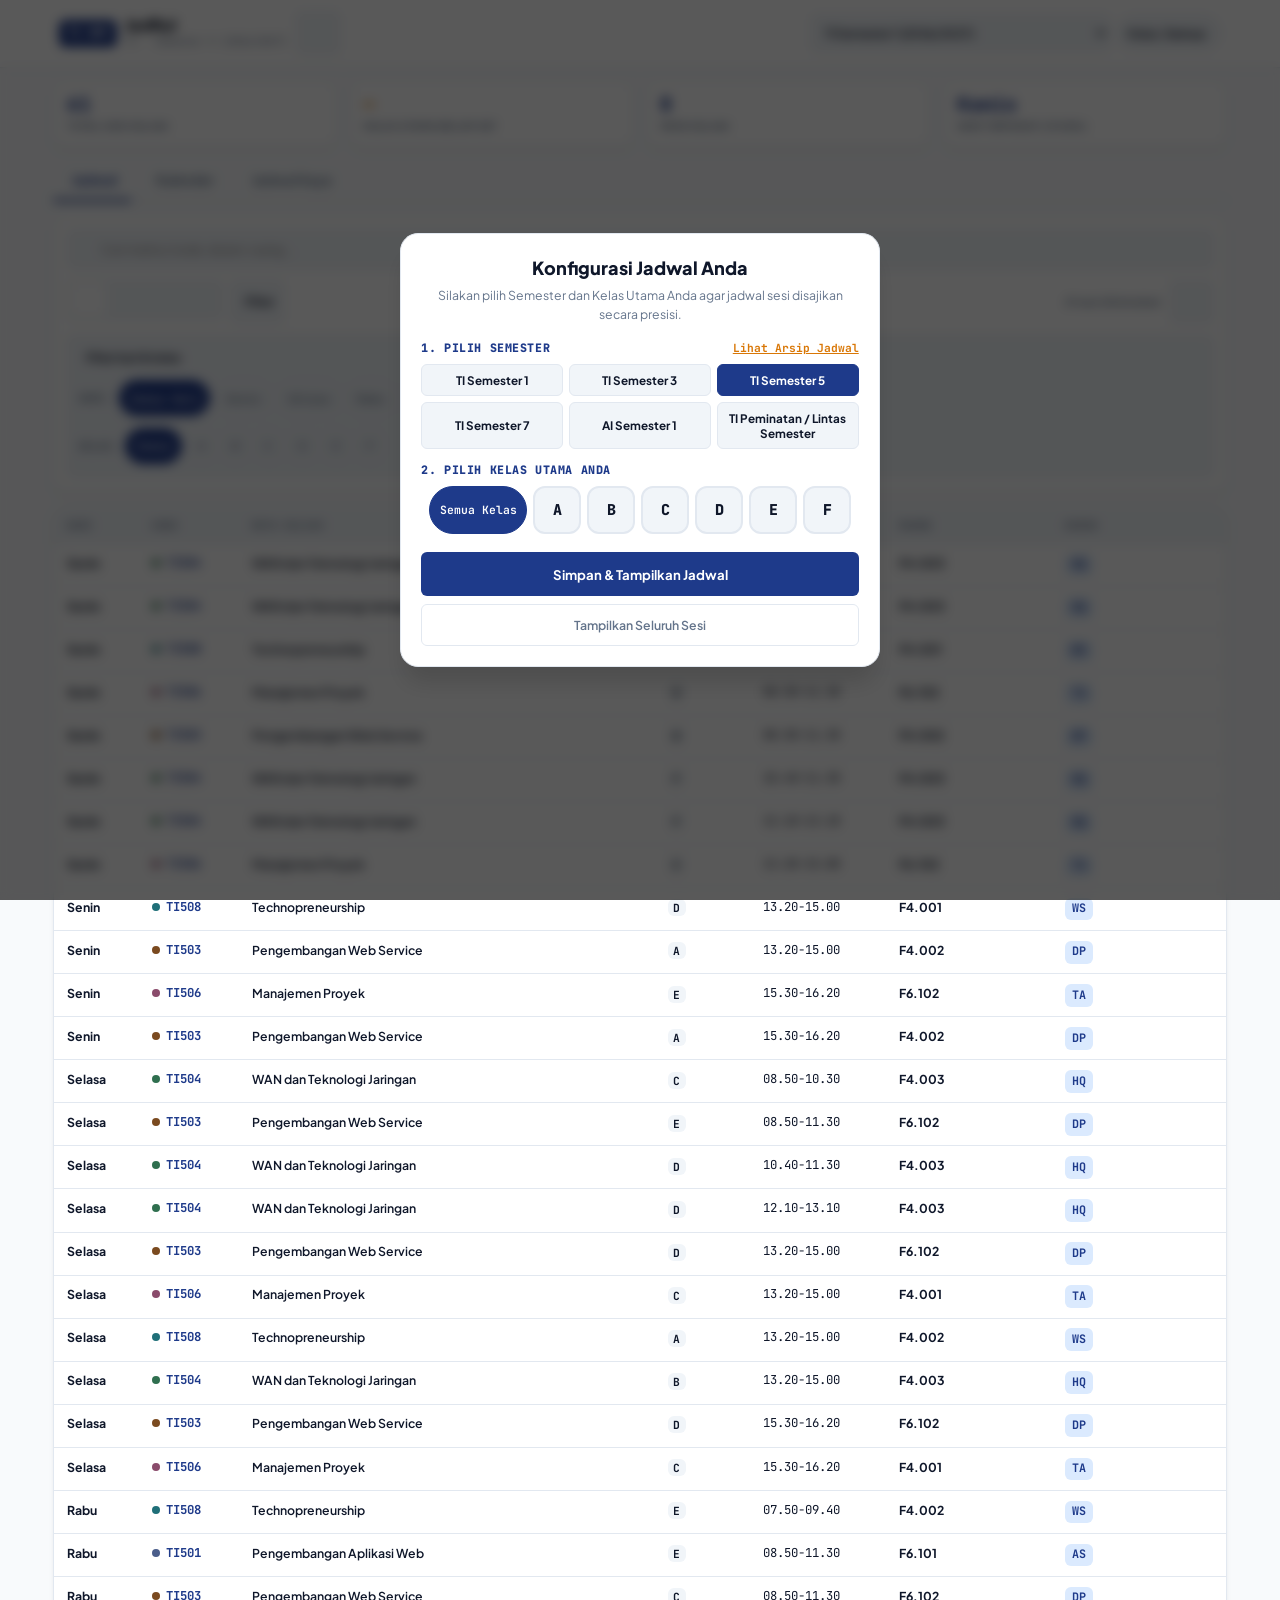
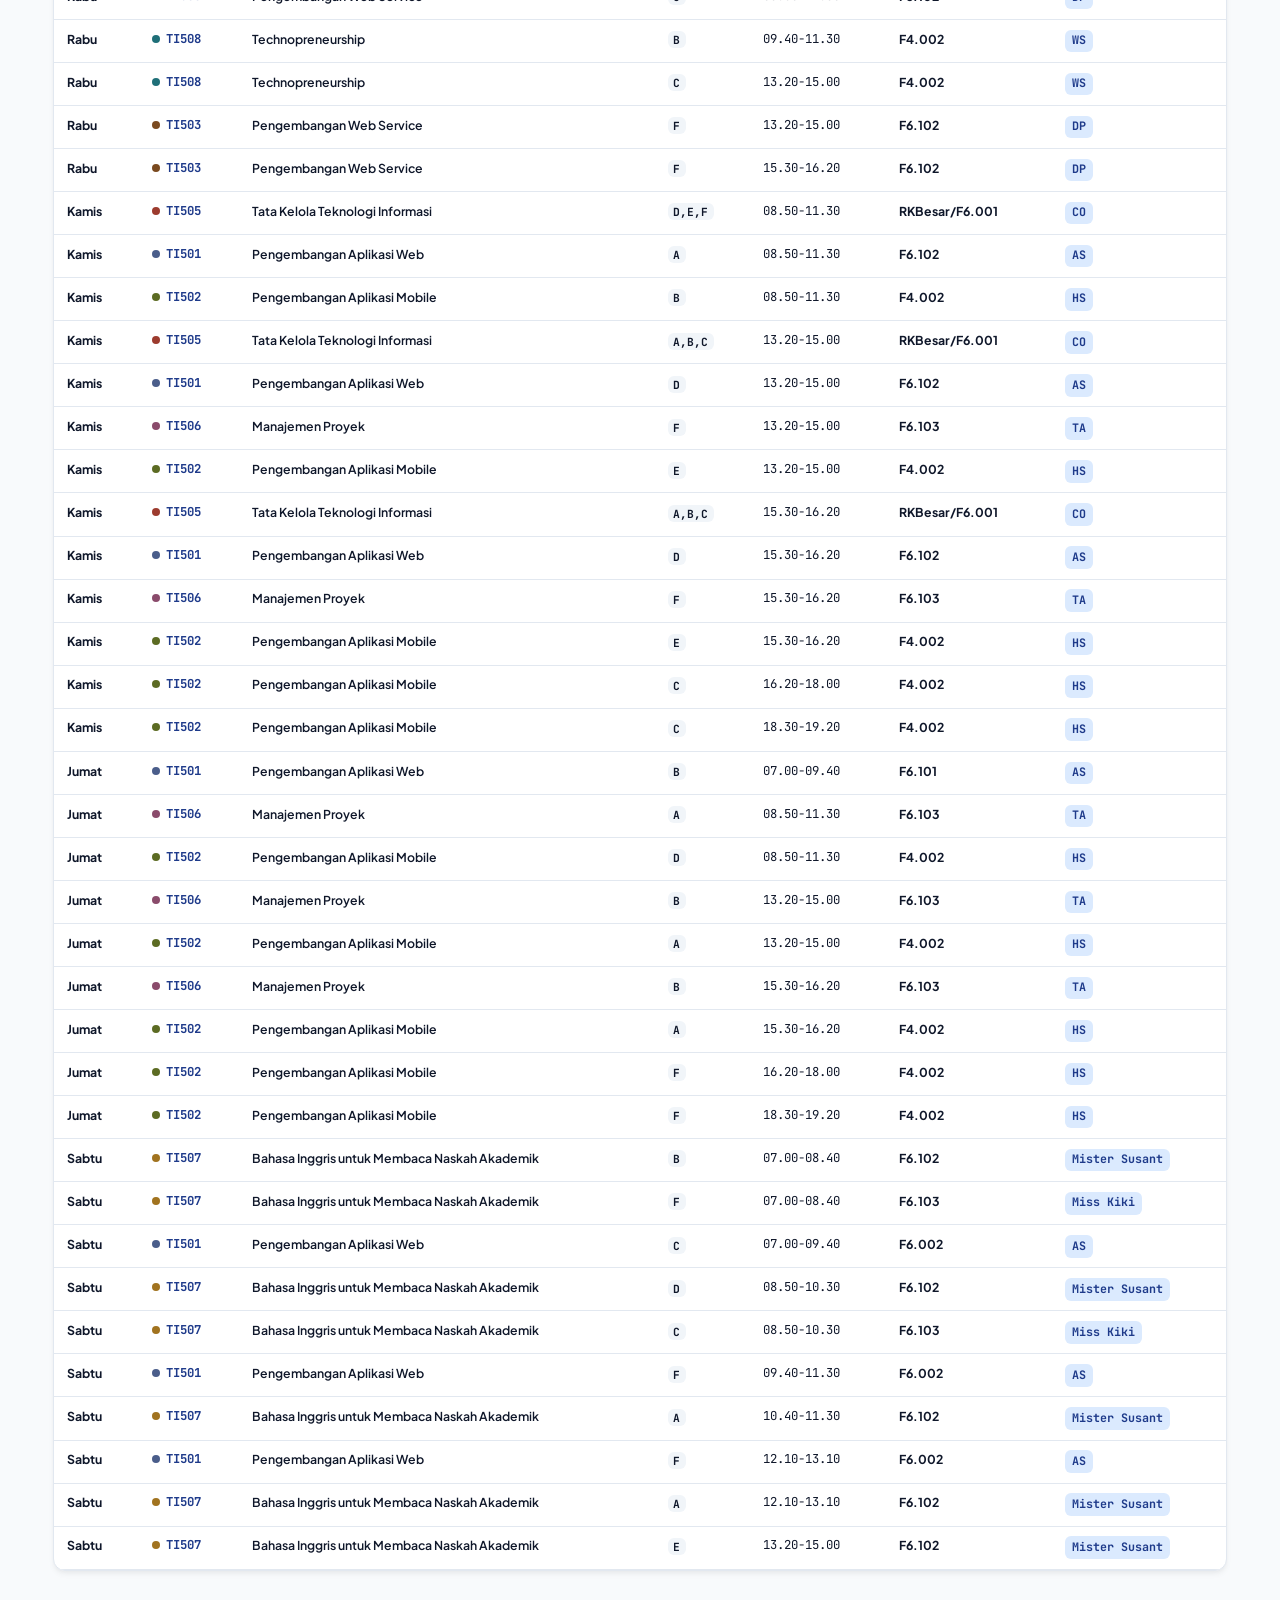
==== commit 15bf22a2: "feat: migrate icons to HugeIcons and declutter cockpit layout - Single icon system via HugeIcons str" ====
--- a/index.html
+++ b/index.html
@@ -10,6 +10,8 @@
 <link rel="preconnect" href="https://fonts.googleapis.com">
 <link rel="preconnect" href="https://fonts.gstatic.com" crossorigin>
 <link href="https://fonts.googleapis.com/css2?family=Cinzel:wght@500;700;800&family=Fraunces:opsz,wght@9..144,500;9..144,700;9..144,900&family=Fredoka:wght@400;500;600;700&family=Inter:wght@400;500;600;700&family=JetBrains+Mono:wght@400;500;600;700&family=Outfit:wght@400;500;600;700;800&family=Playfair+Display:ital,wght@0,600;0,700;0,800;1,600&family=Plus+Jakarta+Sans:wght@400;500;600;700;800&family=Space+Grotesk:wght@400;500;600;700&display=swap" rel="stylesheet">
+<!-- HugeIcons Stroke Rounded — single icon system -->
+<link rel="stylesheet" href="https://cdn.hugeicons.com/font/hgi-stroke-rounded.css">
 
 <style>
 /* ═══════════════════════════════════════════════════════════════
@@ -844,6 +846,101 @@
   font-weight: 700; cursor: pointer; color: var(--primary); display: inline-flex; align-items: center; gap: 0.3rem;
 }
 .copy-summary-btn:hover { background: var(--primary-light); }
+
+/* ═══════════════════════════════════════════════════════════════
+   HUGEICONS SYSTEM + DE-COCKPIT LAYOUT (UX overhaul)
+   Prinsip: 1 aksi primer terlihat, sisanya masuk menu. Min 44px touch.
+   ═══════════════════════════════════════════════════════════════ */
+.hgi-stroke { font-size: 18px; line-height: 1; vertical-align: middle; }
+.icon-svg .hgi-stroke, .star-badge .hgi-stroke { font-size: 13px; }
+.tab-btn .hgi-stroke { font-size: 19px; }
+.view-btn .hgi-stroke { font-size: 17px; }
+.copy-summary-btn .hgi-stroke, .cal-btn .hgi-stroke,
+.edit-class-btn .hgi-stroke, .github-link-btn .hgi-stroke { font-size: 15px; }
+.theme-btn .hgi-stroke { font-size: 15px; }
+.search-icon .hgi-stroke { font-size: 17px; }
+
+.icon-btn {
+  display: inline-flex; align-items: center; justify-content: center;
+  min-width: 44px; min-height: 44px; padding: 0 0.6rem;
+  background: var(--bg-subtle); border: 1px solid var(--border-color);
+  border-radius: var(--radius-sm); color: var(--text-main); cursor: pointer;
+  transition: all var(--transition-main); gap: 0.35rem;
+  font-size: 0.78rem; font-weight: 700; white-space: nowrap;
+}
+.icon-btn:hover { background: var(--primary-light); color: var(--primary); border-color: var(--primary); }
+.icon-btn.icon-only { padding: 0; width: 44px; }
+.btn-primary-action {
+  display: inline-flex; align-items: center; justify-content: center; gap: 0.4rem;
+  min-height: 44px; padding: 0.6rem 1rem; border: none; border-radius: var(--radius-sm);
+  background: var(--primary); color: var(--text-inverse, #fff);
+  font-weight: 700; font-size: 0.82rem; cursor: pointer; width: 100%;
+}
+@media (min-width: 640px) { .btn-primary-action { width: auto; } }
+
+/* Header ramping: 2 baris di mobile, 1 baris desktop */
+.header-inner { display: flex; flex-direction: column; gap: 0.5rem; }
+@media (min-width: 768px) { .header-inner { flex-direction: row; align-items: center; justify-content: space-between; } }
+.header-row-main { display: flex; align-items: center; gap: 0.6rem; width: 100%; }
+.header-row-sub { display: flex; align-items: center; gap: 0.4rem; width: 100%; }
+@media (min-width: 768px) { .header-row-main, .header-row-sub { width: auto; } }
+.header-row-sub .select-control { flex: 1; min-width: 0; }
+@media (min-width: 768px) { .header-row-sub .select-control { flex: none; } }
+
+/* Dropdown menu generik */
+.menu-wrap { position: relative; flex-shrink: 0; }
+.menu-dropdown {
+  position: absolute; right: 0; top: calc(100% + 6px); z-index: 60;
+  background: var(--bg-card); border: 1px solid var(--border-color);
+  border-radius: var(--radius-md); box-shadow: var(--shadow-hover);
+  min-width: 220px; padding: 0.4rem; display: none;
+}
+.menu-dropdown.open { display: block; animation: fadeIn 0.15s ease; }
+.menu-dropdown .menu-label {
+  font-size: 0.65rem; font-weight: 800; text-transform: uppercase; letter-spacing: 0.05em;
+  color: var(--text-muted); padding: 0.45rem 0.6rem 0.25rem; font-family: var(--font-mono);
+}
+.menu-item {
+  display: flex; align-items: center; gap: 0.55rem; width: 100%;
+  padding: 0.6rem; border: none; background: transparent; border-radius: var(--radius-sm);
+  font-size: 0.82rem; font-weight: 600; color: var(--text-main); cursor: pointer;
+  min-height: 44px; text-align: left; text-decoration: none;
+}
+.menu-item:hover { background: var(--primary-light); color: var(--primary); }
+.menu-item .hgi-stroke { font-size: 17px; flex-shrink: 0; }
+.menu-divider { height: 1px; background: var(--border-color); margin: 0.35rem 0; }
+.menu-dropdown .select-control { width: 100%; margin-bottom: 0.3rem; }
+
+/* Toolbar ramping: kontrol ringkas */
+.toolbar-controls-row { display: flex; align-items: center; gap: 0.5rem; flex-wrap: wrap; }
+.toolbar-controls-row .view-subtabs { flex-shrink: 0; }
+.filter-badge {
+  display: inline-flex; align-items: center; justify-content: center;
+  min-width: 20px; height: 20px; padding: 0 5px; border-radius: var(--radius-full);
+  background: var(--primary); color: #fff; font-size: 0.68rem; font-weight: 800;
+}
+.filter-details { border: 1px dashed var(--border-strong); border-radius: var(--radius-sm); background: var(--bg-subtle); }
+.filter-details > summary {
+  cursor: pointer; list-style: none; padding: 0.6rem 0.75rem; font-size: 0.78rem; font-weight: 700;
+  display: flex; align-items: center; gap: 0.45rem; min-height: 44px; color: var(--text-main);
+}
+.filter-details > summary::-webkit-details-marker { display: none; }
+.filter-details > summary .hgi-stroke { font-size: 16px; color: var(--text-muted); }
+.filter-details-body { padding: 0 0.75rem 0.75rem; display: flex; flex-direction: column; gap: 0.65rem; }
+.action-menu-row { display: flex; gap: 0.5rem; align-items: center; margin-left: auto; }
+
+/* Tabs: scroll horizontal di mobile, hemat ruang */
+@media (max-width: 639px) {
+  .tabs-nav { overflow-x: auto; scrollbar-width: none; gap: 0.15rem; }
+  .tabs-nav::-webkit-scrollbar { display: none; }
+  .tab-btn { padding: 0.6rem 0.7rem; font-size: 0.8rem; white-space: nowrap; }
+  .session-count-bar { flex-direction: column; align-items: stretch; gap: 0.5rem; }
+  .session-count-bar > div { display: flex; gap: 0.5rem; }
+  .session-count-bar .btn-primary-action { flex: 1; }
+}
+@media print {
+  .menu-dropdown, .action-menu-row, .toolbar-controls-row, .filter-details { display: none !important; }
+}
 
 /* ═══════════════════════════════════════════════════════════════
    VIEW CONTAINERS & CARDS
@@ -1135,55 +1232,54 @@
 <!-- ═══════════════ APP HEADER ═══════════════ -->
 <header class="app-header">
   <div class="header-inner">
-    <div class="brand-group">
-      <div class="brand-badge">TI UMY</div>
-      <div class="brand-title-wrap">
-        <span class="brand-title" id="headerLogo">JadKul</span>
-        <span class="brand-sub" id="headerMeta">Jadwal Pengajaran TI UMY</span>
+    <div class="header-row-main">
+      <div class="brand-group">
+        <div class="brand-badge">TI UMY</div>
+        <div class="brand-title-wrap">
+          <span class="brand-title" id="headerLogo">JadKul</span>
+          <span class="brand-sub" id="headerMeta">Jadwal Pengajaran TI UMY</span>
+        </div>
       </div>
+      <div class="menu-wrap">
+        <button class="icon-btn icon-only" id="headerMoreBtn" title="Menu lainnya" aria-label="Menu lainnya"><i class="hgi-stroke hgi-more-vertical"></i></button>
+        <div class="menu-dropdown" id="headerMoreMenu">
+          <div class="menu-label">Tampilan</div>
+          <select id="styleSelect" class="select-control" title="Style Theme">
+            <option value="default">Default Style</option>
+            <option value="playful">Playful Style</option>
+            <option value="elegant">Elegant Style</option>
+            <option value="minimal">Minimal Style</option>
+            <option value="bento">Bento Style</option>
+            <option value="formal">Formal Style</option>
+            <option value="neumorphism">Neumorphism Style</option>
+            <option value="neobrutalism">Neobrutalism Style</option>
+            <option value="cyberpunk">Cyberpunk Style</option>
+            <option value="glassmorphism">Glassmorphism Style</option>
+            <option value="claymorphism">Claymorphism Style</option>
+            <option value="terminal">Retro Terminal Style</option>
+            <option value="nordic">Nordic Style</option>
+            <option value="y2k">Y2K Retro Style</option>
+            <option value="paper">Paper Journal Style</option>
+          </select>
+          <div class="theme-toggle-group" style="margin-top:0.3rem;">
+            <button class="theme-btn" data-theme="light" title="Light Mode"><i class="hgi-stroke hgi-sun-01"></i></button>
+            <button class="theme-btn" data-theme="dark" title="Dark Mode"><i class="hgi-stroke hgi-moon-01"></i></button>
+            <button class="theme-btn" data-theme="system" title="System Preference"><i class="hgi-stroke hgi-computer-phone-sync"></i></button>
+          </div>
+          <div class="menu-divider"></div>
+          <div class="menu-label">Sumber</div>
+          <a href="https://github.com/yuumuu/jadwal-kuliah" target="_blank" rel="noopener noreferrer" class="menu-item"><i class="hgi-stroke hgi-github"></i>Repository GitHub</a>
+          <a href="https://instagram.com/haidaryuum" target="_blank" rel="noopener noreferrer" class="menu-item"><i class="hgi-stroke hgi-instagram"></i>Instagram @haidaryuum</a>
+          <a href="docs/" class="menu-item"><i class="hgi-stroke hgi-book-open-01"></i>Dokumentasi</a>
+        </div>
+      </div>
+    </div>
+    <div class="header-row-sub">
+      <select id="semesterSelect" class="select-control" title="Pilih Semester"></select>
       <button class="edit-class-btn" id="editMainClassBtn" title="Ganti kelas utama">
         <span>Kelas: <strong id="mainClassLabel">Semua</strong></span>
-        <svg width="12" height="12" viewBox="0 0 24 24" fill="none" stroke="currentColor" stroke-width="2.5"><path d="M12 20h9"/><path d="M16.5 3.5a2.1 2.1 0 0 1 3 3L7 19l-4 1 1-4Z"/></svg>
+        <i class="hgi-stroke hgi-edit-02"></i>
       </button>
-    </div>
-
-    <div class="header-actions">
-      <select id="semesterSelect" class="select-control" title="Pilih Semester"></select>
-      <select id="styleSelect" class="select-control" title="Style Theme">
-        <option value="default">Default Style</option>
-        <option value="playful">Playful Style</option>
-        <option value="elegant">Elegant Style</option>
-        <option value="minimal">Minimal Style</option>
-        <option value="bento">Bento Style</option>
-        <option value="formal">Formal Style</option>
-        <option value="neumorphism">Neumorphism Style</option>
-        <option value="neobrutalism">Neobrutalism Style</option>
-        <option value="cyberpunk">Cyberpunk Style</option>
-        <option value="glassmorphism">Glassmorphism Style</option>
-        <option value="claymorphism">Claymorphism Style</option>
-        <option value="terminal">Retro Terminal Style</option>
-        <option value="nordic">Nordic Style</option>
-        <option value="y2k">Y2K Retro Style</option>
-        <option value="paper">Paper Journal Style</option>
-      </select>
-
-      <a href="https://github.com/yuumuu/jadwal-kuliah" target="_blank" rel="noopener noreferrer" class="github-link-btn" title="Repository GitHub">
-        <svg viewBox="0 0 24 24" width="18" height="18" fill="currentColor"><path d="M12 0C5.37 0 0 5.37 0 12c0 5.31 3.435 9.795 8.205 11.385.6.105.825-.255.825-.57 0-.285-.015-1.23-.015-2.235-3.015.555-3.795-.735-4.035-1.41-.135-.345-.72-1.41-1.23-1.695-.42-.225-1.02-.78-.015-.795.945-.015 1.62.87 1.845 1.23 1.08 1.815 2.805 1.305 3.495.99.105-.78.42-1.305.765-1.605-2.67-.3-5.46-1.335-5.46-5.925 0-1.305.465-2.385 1.23-3.225-.12-.3-.54-1.53.12-3.18 0 0 1.005-.315 3.3 1.23.96-.27 1.98-.405 3-.405s2.04.135 3 .405c2.295-1.56 3.3-1.23 3.3-1.23.66 1.65.24 2.88.12 3.18.765.84 1.23 1.905 1.23 3.225 0 4.605-2.805 5.625-5.475 5.925.435.375.81 1.095.81 2.22 0 1.605-.015 2.895-.015 3.3 0 .315.225.69.825.57A12.02 12.02 0 0 0 24 12c0-6.63-5.37-12-12-12z"/></svg>
-      </a>
-
-      <a href="https://instagram.com/haidaryuum" target="_blank" rel="noopener noreferrer" class="github-link-btn" title="Instagram @haidaryuum">
-        <svg viewBox="0 0 24 24" width="18" height="18" fill="none" stroke="currentColor" stroke-width="2" stroke-linecap="round" stroke-linejoin="round"><rect width="20" height="20" x="2" y="2" rx="5" ry="5"/><path d="M16 11.37A4 4 0 1 1 12.63 8 4 4 0 0 1 16 11.37z"/><line x1="17.5" x2="17.51" y1="6.5" y2="6.5"/></svg>
-      </a>
-
-      <a href="docs/" class="github-link-btn" title="Dokumentasi & Panduan Proyek">
-        <svg viewBox="0 0 24 24" width="18" height="18" fill="none" stroke="currentColor" stroke-width="2" stroke-linecap="round" stroke-linejoin="round"><path d="M4 19.5v-15A2.5 2.5 0 0 1 6.5 2H20v20H6.5a2.5 2.5 0 0 1 0-5H20"/><path d="M6 6h10M6 10h10"/></svg>
-      </a>
-
-      <div class="theme-toggle-group">
-        <button class="theme-btn" data-theme="light" title="Light Mode"><svg viewBox="0 0 24 24" fill="none" stroke="currentColor" stroke-width="2"><circle cx="12" cy="12" r="4"/><path d="M12 2v2M12 20v2M4.9 4.9l1.4 1.4M17.7 17.7l1.4 1.4M2 12h2M20 12h2M4.9 19.1l1.4-1.4M17.7 6.3l1.4-1.4"/></svg></button>
-        <button class="theme-btn" data-theme="dark" title="Dark Mode"><svg viewBox="0 0 24 24" fill="none" stroke="currentColor" stroke-width="2"><path d="M21 12.5A8.5 8.5 0 1 1 11.5 3a7 7 0 0 0 9.5 9.5Z"/></svg></button>
-        <button class="theme-btn" data-theme="system" title="System Preference"><svg viewBox="0 0 24 24" fill="none" stroke="currentColor" stroke-width="2"><rect x="2" y="4" width="20" height="13" rx="2"/><path d="M8 21h8M12 17v4"/></svg></button>
-      </div>
     </div>
   </div>
 </header>
@@ -1197,15 +1293,15 @@
 <main id="appMain" class="app-container">
   <nav class="tabs-nav">
     <button class="tab-btn active" data-tab="schedule">
-      <svg viewBox="0 0 24 24" fill="none" stroke="currentColor" stroke-width="2"><rect x="3" y="4" width="18" height="18" rx="2"/><path d="M16 2v4M8 2v4M3 10h18"/><path d="M8 14h.01M12 14h.01M16 14h.01M8 18h.01M12 18h.01"/></svg>
-      Jadwal Sesi
+      <i class="hgi-stroke hgi-table-01"></i>
+      Jadwal
     </button>
     <button class="tab-btn" data-tab="calendar">
-      <svg viewBox="0 0 24 24" fill="none" stroke="currentColor" stroke-width="2"><rect x="3" y="5" width="18" height="16" rx="2"/><path d="M16 3v4M8 3v4M3 10h18"/></svg>
-      Kalender Akademik
+      <i class="hgi-stroke hgi-calendar-03"></i>
+      Kalender
     </button>
     <button class="tab-btn" data-tab="myschedule">
-      <svg viewBox="0 0 24 24" fill="none" stroke="currentColor" stroke-width="2"><path d="M12 2l2.9 6.26L22 9.27l-5 4.87L18.18 21 12 17.27 5.82 21 7 14.14l-5-4.87 7.1-1.01L12 2z"/></svg>
+      <i class="hgi-stroke hgi-calendar-favorite-01"></i>
       Jadwal Saya
     </button>
   </nav>
@@ -1213,42 +1309,42 @@
   <!-- ── SCHEDULE PANEL ── -->
   <section id="schedulePanel" class="view-panel active">
     <div class="toolbar-card">  
-      <div class="toolbar-top">
-        <div class="search-box">
-          <span class="search-icon"><svg viewBox="0 0 24 24" fill="none" stroke="currentColor" stroke-width="2"><circle cx="11" cy="11" r="8"/><path d="m21 21-4.3-4.3"/></svg></span>
-          <input type="text" id="searchInput" placeholder="Cari mata kuliah, kode, dosen, atau ruang...">
+      <div class="search-box">
+        <span class="search-icon"><i class="hgi-stroke hgi-search-01"></i></span>
+        <input type="text" id="searchInput" placeholder="Cari matkul, kode, dosen, ruang...">
+      </div>
+      <div class="toolbar-controls-row">
+        <div class="view-subtabs" id="scheduleViewTabs">
+          <button class="view-btn active" data-view="table" title="Tampilan Tabel"><i class="hgi-stroke hgi-table-01"></i></button>
+          <button class="view-btn" data-view="grid" title="Tampilan Grid"><i class="hgi-stroke hgi-grid-view"></i></button>
+          <button class="view-btn" data-view="list" title="Tampilan Daftar"><i class="hgi-stroke hgi-menu-11"></i></button>
+          <button class="view-btn" data-view="timeline" title="Tampilan Timeline"><i class="hgi-stroke hgi-timer-01"></i></button>
         </div>
-        <div class="view-subtabs" id="scheduleViewTabs">
-          <button class="view-btn active" data-view="table" title="Table View"><svg viewBox="0 0 24 24" fill="none" stroke="currentColor" stroke-width="2"><rect x="3" y="3" width="18" height="18" rx="2"/><path d="M3 9h18M3 15h18M9 3v18"/></svg></button>
-          <button class="view-btn" data-view="grid" title="Grid View"><svg viewBox="0 0 24 24" fill="none" stroke="currentColor" stroke-width="2"><rect x="3" y="3" width="7" height="7" rx="1"/><rect x="14" y="3" width="7" height="7" rx="1"/><rect x="3" y="14" width="7" height="7" rx="1"/><rect x="14" y="14" width="7" height="7" rx="1"/></svg></button>
-          <button class="view-btn" data-view="list" title="Card List View"><svg viewBox="0 0 24 24" fill="none" stroke="currentColor" stroke-width="2"><path d="M8 6h13M8 12h13M8 18h13M3 6h.01M3 12h.01M3 18h.01"/></svg></button>
-          <button class="view-btn" data-view="timeline" title="Timeline View"><svg viewBox="0 0 24 24" fill="none" stroke="currentColor" stroke-width="2"><circle cx="12" cy="12" r="9"/><path d="M12 7v5l3 2"/></svg></button>
-        </div>
-      </div>
-
-      <div class="filter-row">
-        <div class="filter-group">
-          <span class="filter-label">Hari:</span>
-          <div class="chip-group" id="dayFilter"></div>
-        </div>
-        <div class="filter-group">
-          <span class="filter-label">Kelas:</span>
-          <div class="chip-group" id="classFilter"></div>
-        </div>
-        <div class="session-count-bar">
-          <span id="scheduleCount">0 sesi</span>
-          <div style="display:flex; gap:0.4rem;">
-            <button class="copy-summary-btn" id="printScheduleBtn" title="Cetak / Simpan sebagai PDF">
-              <svg width="12" height="12" viewBox="0 0 24 24" fill="none" stroke="currentColor" stroke-width="2.5"><path d="M6 9V2h12v7M6 18H4a2 2 0 0 1-2-2v-5a2 2 0 0 1 2-2h16a2 2 0 0 1 2 2v5a2 2 0 0 1-2 2h-2"/><rect x="6" y="14" width="12" height="8"/></svg>
-              Cetak PDF
-            </button>
-            <button class="copy-summary-btn" id="copySummaryBtn">
-              <svg width="12" height="12" viewBox="0 0 24 24" fill="none" stroke="currentColor" stroke-width="2.5"><rect x="9" y="9" width="13" height="13" rx="2"/><path d="M5 15H4a2 2 0 0 1-2-2V4a2 2 0 0 1 2-2h9a2 2 0 0 1 2 2v1"/></svg>
-              Salin Ringkasan
-            </button>
+        <button class="icon-btn" id="scheduleFilterToggle" aria-expanded="false"><i class="hgi-stroke hgi-filter-horizontal"></i>Filter <span class="filter-badge" id="scheduleFilterBadge" style="display:none">0</span></button>
+        <div class="action-menu-row">
+          <span id="scheduleCount" style="font-size:0.76rem;color:var(--text-muted);font-weight:600;">0 sesi</span>
+          <div class="menu-wrap">
+            <button class="icon-btn icon-only" id="scheduleActionsBtn" title="Aksi lainnya" aria-label="Aksi lainnya"><i class="hgi-stroke hgi-more-vertical"></i></button>
+            <div class="menu-dropdown" id="scheduleActionsMenu">
+              <button class="menu-item" id="printScheduleBtn"><i class="hgi-stroke hgi-printer"></i>Cetak / PDF</button>
+              <button class="menu-item" id="copySummaryBtn"><i class="hgi-stroke hgi-copy-01"></i>Salin Ringkasan</button>
+            </div>
           </div>
         </div>
       </div>
+      <details class="filter-details" id="scheduleFilterDetails">
+        <summary><i class="hgi-stroke hgi-filter-horizontal"></i>Filter hari & kelas <span class="filter-badge" id="scheduleFilterBadge2" style="display:none">0</span></summary>
+        <div class="filter-details-body">
+          <div class="filter-group">
+            <span class="filter-label">Hari:</span>
+            <div class="chip-group" id="dayFilter"></div>
+          </div>
+          <div class="filter-group">
+            <span class="filter-label">Kelas:</span>
+            <div class="chip-group" id="classFilter"></div>
+          </div>
+        </div>
+      </details>
     </div>
 
     <div class="print-header">
@@ -1262,28 +1358,29 @@
   <!-- ── CALENDAR PANEL ── -->
   <section id="calendarPanel" class="view-panel">
     <div class="toolbar-card">
-      <div class="filter-row">
-        <div class="filter-group">
-          <span class="filter-label">Kelas Filter:</span>
-          <div class="chip-group" id="classFilterCal"></div>
+      <div class="toolbar-controls-row">
+        <div class="cal-nav-title" id="calCurrentMonthLabel" style="font-weight:800;font-size:0.85rem;">Bulan Semester</div>
+        <div class="action-menu-row">
+          <button class="icon-btn icon-only" id="calPrevBtn" title="Bulan sebelumnya" aria-label="Bulan sebelumnya"><i class="hgi-stroke hgi-arrow-left-01"></i></button>
+          <button class="icon-btn" id="calTodayBtn">Bulan Ini</button>
+          <button class="icon-btn icon-only" id="calNextBtn" title="Bulan berikutnya" aria-label="Bulan berikutnya"><i class="hgi-stroke hgi-arrow-right-01"></i></button>
+          <div class="menu-wrap">
+            <button class="icon-btn icon-only" id="calActionsBtn" title="Opsi kalender" aria-label="Opsi kalender"><i class="hgi-stroke hgi-more-vertical"></i></button>
+            <div class="menu-dropdown" id="calActionsMenu">
+              <button class="menu-item" id="calAllBtn"><i class="hgi-stroke hgi-calendar-03"></i>Semua Bulan</button>
+            </div>
+          </div>
         </div>
       </div>
-    </div>
-
-    <div class="cal-nav-bar">
-      <div class="cal-nav-title" id="calCurrentMonthLabel">Bulan Semester</div>
-      <div class="cal-nav-btns">
-        <button class="cal-btn" id="calPrevBtn">
-          <svg viewBox="0 0 24 24" width="15" height="15" fill="none" stroke="currentColor" stroke-width="2.5"><path stroke-linecap="round" stroke-linejoin="round" d="M15.75 19.5 8.25 12l7.5-7.5"/></svg>
-          Prev
-        </button>
-        <button class="cal-btn" id="calTodayBtn">Bulan Ini</button>
-        <button class="cal-btn" id="calNextBtn">
-          Next
-          <svg viewBox="0 0 24 24" width="15" height="15" fill="none" stroke="currentColor" stroke-width="2.5"><path stroke-linecap="round" stroke-linejoin="round" d="m8.25 4.5 7.5 7.5-7.5 7.5"/></svg>
-        </button>
-        <button class="cal-btn" id="calAllBtn">Semua Bulan</button>
-      </div>
+      <details class="filter-details" id="calFilterDetails">
+        <summary><i class="hgi-stroke hgi-filter-horizontal"></i>Filter kelas kalender</summary>
+        <div class="filter-details-body">
+          <div class="filter-group">
+            <span class="filter-label">Kelas:</span>
+            <div class="chip-group" id="classFilterCal"></div>
+          </div>
+        </div>
+      </details>
     </div>
 
     <div id="calendarContainer"></div>
@@ -1292,23 +1389,18 @@
   <!-- ── JADWAL SAYA PANEL (BARU) ── -->
   <section id="myschedulePanel" class="view-panel">
     <div class="toolbar-card">
-      <div class="filter-row">
-        <div class="session-count-bar">
-          <span id="myScheduleCount">0 sesi</span>
-          <div style="display:flex; gap:0.4rem;">
-            <button class="copy-summary-btn" id="editMyClassesBtn">Atur Kelas per Matkul</button>
-            <button class="copy-summary-btn" id="resetMyClassesBtn" title="Hapus semua pilihan kelas">
-              <svg width="12" height="12" viewBox="0 0 24 24" fill="none" stroke="currentColor" stroke-width="2.5"><path d="M3 6h18M8 6V4a2 2 0 0 1 2-2h4a2 2 0 0 1 2 2v2m3 0-1 14a2 2 0 0 1-2 2H7a2 2 0 0 1-2-2L4 6"/></svg>
-              Reset
-            </button>
-            <button class="copy-summary-btn" id="printMyScheduleBtn" title="Cetak / Simpan sebagai PDF">
-              <svg width="12" height="12" viewBox="0 0 24 24" fill="none" stroke="currentColor" stroke-width="2.5"><path d="M6 9V2h12v7M6 18H4a2 2 0 0 1-2-2v-5a2 2 0 0 1 2-2h16a2 2 0 0 1 2 2v5a2 2 0 0 1-2 2h-2"/><rect x="6" y="14" width="12" height="8"/></svg>
-              Cetak PDF
-            </button>
-            <button class="copy-summary-btn" id="copyMyScheduleSummaryBtn">
-              <svg width="12" height="12" viewBox="0 0 24 24" fill="none" stroke="currentColor" stroke-width="2.5"><rect x="9" y="9" width="13" height="13" rx="2"/><path d="M5 15H4a2 2 0 0 1-2-2V4a2 2 0 0 1 2-2h9a2 2 0 0 1 2 2v1"/></svg>
-              Salin Ringkasan
-            </button>
+      <button class="btn-primary-action" id="editMyClassesBtn"><i class="hgi-stroke hgi-settings-01"></i>Atur Kelas per Matkul</button>
+      <div class="toolbar-controls-row">
+        <span id="myScheduleCount" style="font-size:0.76rem;color:var(--text-muted);font-weight:600;">0 sesi</span>
+        <div class="action-menu-row">
+          <div class="menu-wrap">
+            <button class="icon-btn icon-only" id="myScheduleActionsBtn" title="Aksi lainnya" aria-label="Aksi lainnya"><i class="hgi-stroke hgi-more-vertical"></i></button>
+            <div class="menu-dropdown" id="myScheduleActionsMenu">
+              <button class="menu-item" id="printMyScheduleBtn"><i class="hgi-stroke hgi-printer"></i>Cetak / PDF</button>
+              <button class="menu-item" id="copyMyScheduleSummaryBtn"><i class="hgi-stroke hgi-copy-01"></i>Salin Ringkasan</button>
+              <div class="menu-divider"></div>
+              <button class="menu-item" id="resetMyClassesBtn"><i class="hgi-stroke hgi-delete-02"></i>Reset Pilihan</button>
+            </div>
           </div>
         </div>
       </div>
@@ -1385,13 +1477,13 @@
    HEROICONS SVG STRINGS
    ═══════════════════════════════════════════════════════════════ */
 const ICONS = {
-  calendar: '<svg class="icon-svg" viewBox="0 0 24 24" width="14" height="14" fill="none" stroke="currentColor" stroke-width="2"><path stroke-linecap="round" stroke-linejoin="round" d="M6.75 3v2.25M17.25 3v2.25M3 18.75V7.5a2.25 2.25 0 0 1 2.25-2.25h13.5A2.25 2.25 0 0 1 21 7.5v11.25m-18 0A2.25 2.25 0 0 0 5.25 21h13.5A2.25 2.25 0 0 0 21 18.75m-18 0v-7.5A2.25 2.25 0 0 1 5.25 9h13.5A2.25 2.25 0 0 1 21 11.25v7.5"/></svg>',
-  clock: '<svg class="icon-svg" viewBox="0 0 24 24" width="14" height="14" fill="none" stroke="currentColor" stroke-width="2"><path stroke-linecap="round" stroke-linejoin="round" d="M12 6v6h4.5m4.5 0a9 9 0 1 1-18 0 9 9 0 0 1 18 0Z"/></svg>',
-  location: '<svg class="icon-svg" viewBox="0 0 24 24" width="14" height="14" fill="none" stroke="currentColor" stroke-width="2"><path stroke-linecap="round" stroke-linejoin="round" d="M15 10.5a3 3 0 1 1-6 0 3 3 0 0 1 6 0Z"/><path stroke-linecap="round" stroke-linejoin="round" d="M19.5 10.5c0 7.142-7.5 11.25-7.5 11.25S4.5 17.642 4.5 10.5a7.5 7.5 0 1 1 15 0Z"/></svg>',
-  teacher: '<svg class="icon-svg" viewBox="0 0 24 24" width="14" height="14" fill="none" stroke="currentColor" stroke-width="2"><path stroke-linecap="round" stroke-linejoin="round" d="M4.26 10.147a60.438 60.438 0 0 0-.491 6.347A48.62 48.62 0 0 1 12 20.904a48.62 48.62 0 0 1 8.232-4.41 60.46 60.46 0 0 0-.491-6.347m-15.482 0a50.636 50.636 0 0 0-2.658-.813A59.906 59.906 0 0 1 12 3.493a59.903 59.903 0 0 1 10.399 5.84c-.896.248-1.783.52-2.658.814m-15.482 0A50.717 50.717 0 0 1 12 13.489a50.702 50.702 0 0 1 7.74-3.342"/></svg>',
-  holiday: '<svg class="icon-svg" viewBox="0 0 24 24" width="14" height="14" fill="none" stroke="currentColor" stroke-width="2"><path stroke-linecap="round" stroke-linejoin="round" d="M3 3v1.5M3 21v-6m0 0 2.77-.693a9 9 0 0 1 6.208.682l.108.054a9 9 0 0 0 6.086.71l3.114-.732a48.524 48.524 0 0 0-.005-10.499l-3.11.732a9 9 0 0 1-6.085-.711l-.108-.054a9 9 0 0 0-6.208-.682L3 4.5M3 15V4.5"/></svg>',
-  important: '<svg class="icon-svg" viewBox="0 0 24 24" width="14" height="14" fill="none" stroke="currentColor" stroke-width="2"><path stroke-linecap="round" stroke-linejoin="round" d="M17.593 3.322c1.1.128 1.907 1.077 1.907 2.185V21L12 17.25 4.5 21V5.507c0-1.108.806-2.057 1.907-2.185a48.507 48.507 0 0 1 11.186 0Z"/></svg>',
-  star: '<svg class="icon-svg" viewBox="0 0 24 24" width="11" height="11" fill="currentColor"><path d="M12 2l3.09 6.26L22 9.27l-5 4.87 1.18 6.88L12 17.77l-6.18 3.25L7 14.14 2 9.27l6.91-1.01L12 2z"/></svg>'
+  calendar: '<i class="hgi-stroke hgi-calendar-03"></i>',
+  clock: '<i class="hgi-stroke hgi-clock-01"></i>',
+  location: '<i class="hgi-stroke hgi-location-01"></i>',
+  teacher: '<i class="hgi-stroke hgi-graduation-scroll"></i>',
+  holiday: '<i class="hgi-stroke hgi-calendar-block-01"></i>',
+  important: '<i class="hgi-stroke hgi-alert-circle"></i>',
+  star: '<i class="hgi-stroke hgi-star"></i>'
 };
 
 /* ═══════════════════════════════════════════════════════════════
@@ -1966,6 +2058,7 @@
       const data = this.flattenSchedules(this.state.selectedDay, this.state.selectedClasses, this.state.searchQuery);
       const container = document.getElementById("scheduleContainer");
       document.getElementById("scheduleCount").textContent = `${data.length} sesi ditemukan`;
+      this.updateFilterBadges();
 
       const view = this.state.scheduleView;
       if (view === "grid") this.renderGrid(data, container);
@@ -1978,6 +2071,20 @@
     } else if (tab === "myschedule") {
       this.renderMySchedule();
     }
+  },
+
+  closeAllMenus() {
+    document.querySelectorAll(".menu-dropdown.open").forEach(m => m.classList.remove("open"));
+  },
+
+  updateFilterBadges() {
+    const count = (this.state.selectedDay !== "all" ? 1 : 0) + (this.state.selectedClasses ? this.state.selectedClasses.length : 0);
+    ["scheduleFilterBadge", "scheduleFilterBadge2"].forEach(id => {
+      const el = document.getElementById(id);
+      if (!el) return;
+      el.textContent = String(count);
+      el.style.display = count > 0 ? "inline-flex" : "none";
+    });
   },
 
   /* ── JADWAL SAYA: RENDER TAB LINTAS SEMESTER ── */
@@ -2558,8 +2665,49 @@
       showAllBtn.addEventListener("click", () => {
         this.state.calShowAll = !this.state.calShowAll;
         this.renderView("calendar");
+        this.closeAllMenus();
       });
     }
+
+    /* ── UX overhaul: dropdown menus + collapsible filter ── */
+    const menuPairs = [
+      ["headerMoreBtn", "headerMoreMenu"],
+      ["scheduleActionsBtn", "scheduleActionsMenu"],
+      ["calActionsBtn", "calActionsMenu"],
+      ["myScheduleActionsBtn", "myScheduleActionsMenu"]
+    ];
+    menuPairs.forEach(([btnId, menuId]) => {
+      const btn = document.getElementById(btnId);
+      const menu = document.getElementById(menuId);
+      if (!btn || !menu) return;
+      btn.addEventListener("click", (e) => {
+        e.stopPropagation();
+        const wasOpen = menu.classList.contains("open");
+        this.closeAllMenus();
+        if (!wasOpen) menu.classList.add("open");
+      });
+      menu.addEventListener("click", (e) => e.stopPropagation());
+      menu.querySelectorAll(".menu-item").forEach(item => {
+        item.addEventListener("click", () => this.closeAllMenus());
+      });
+    });
+    document.addEventListener("click", () => this.closeAllMenus());
+    document.addEventListener("keydown", (e) => { if (e.key === "Escape") this.closeAllMenus(); });
+
+    const schedDetails = document.getElementById("scheduleFilterDetails");
+    const schedToggle = document.getElementById("scheduleFilterToggle");
+    if (schedDetails && schedToggle) {
+      if (window.innerWidth >= 640) schedDetails.open = true;
+      schedToggle.addEventListener("click", () => {
+        schedDetails.open = !schedDetails.open;
+        schedToggle.setAttribute("aria-expanded", String(schedDetails.open));
+      });
+      schedDetails.addEventListener("toggle", () => {
+        schedToggle.setAttribute("aria-expanded", String(schedDetails.open));
+      });
+    }
+    const calDetails = document.getElementById("calFilterDetails");
+    if (calDetails && window.innerWidth >= 640) calDetails.open = true;
 
     window.matchMedia("(prefers-color-scheme: dark)").addEventListener("change", () => {
       if (this.state.theme === "system") this.applyTheme("system");
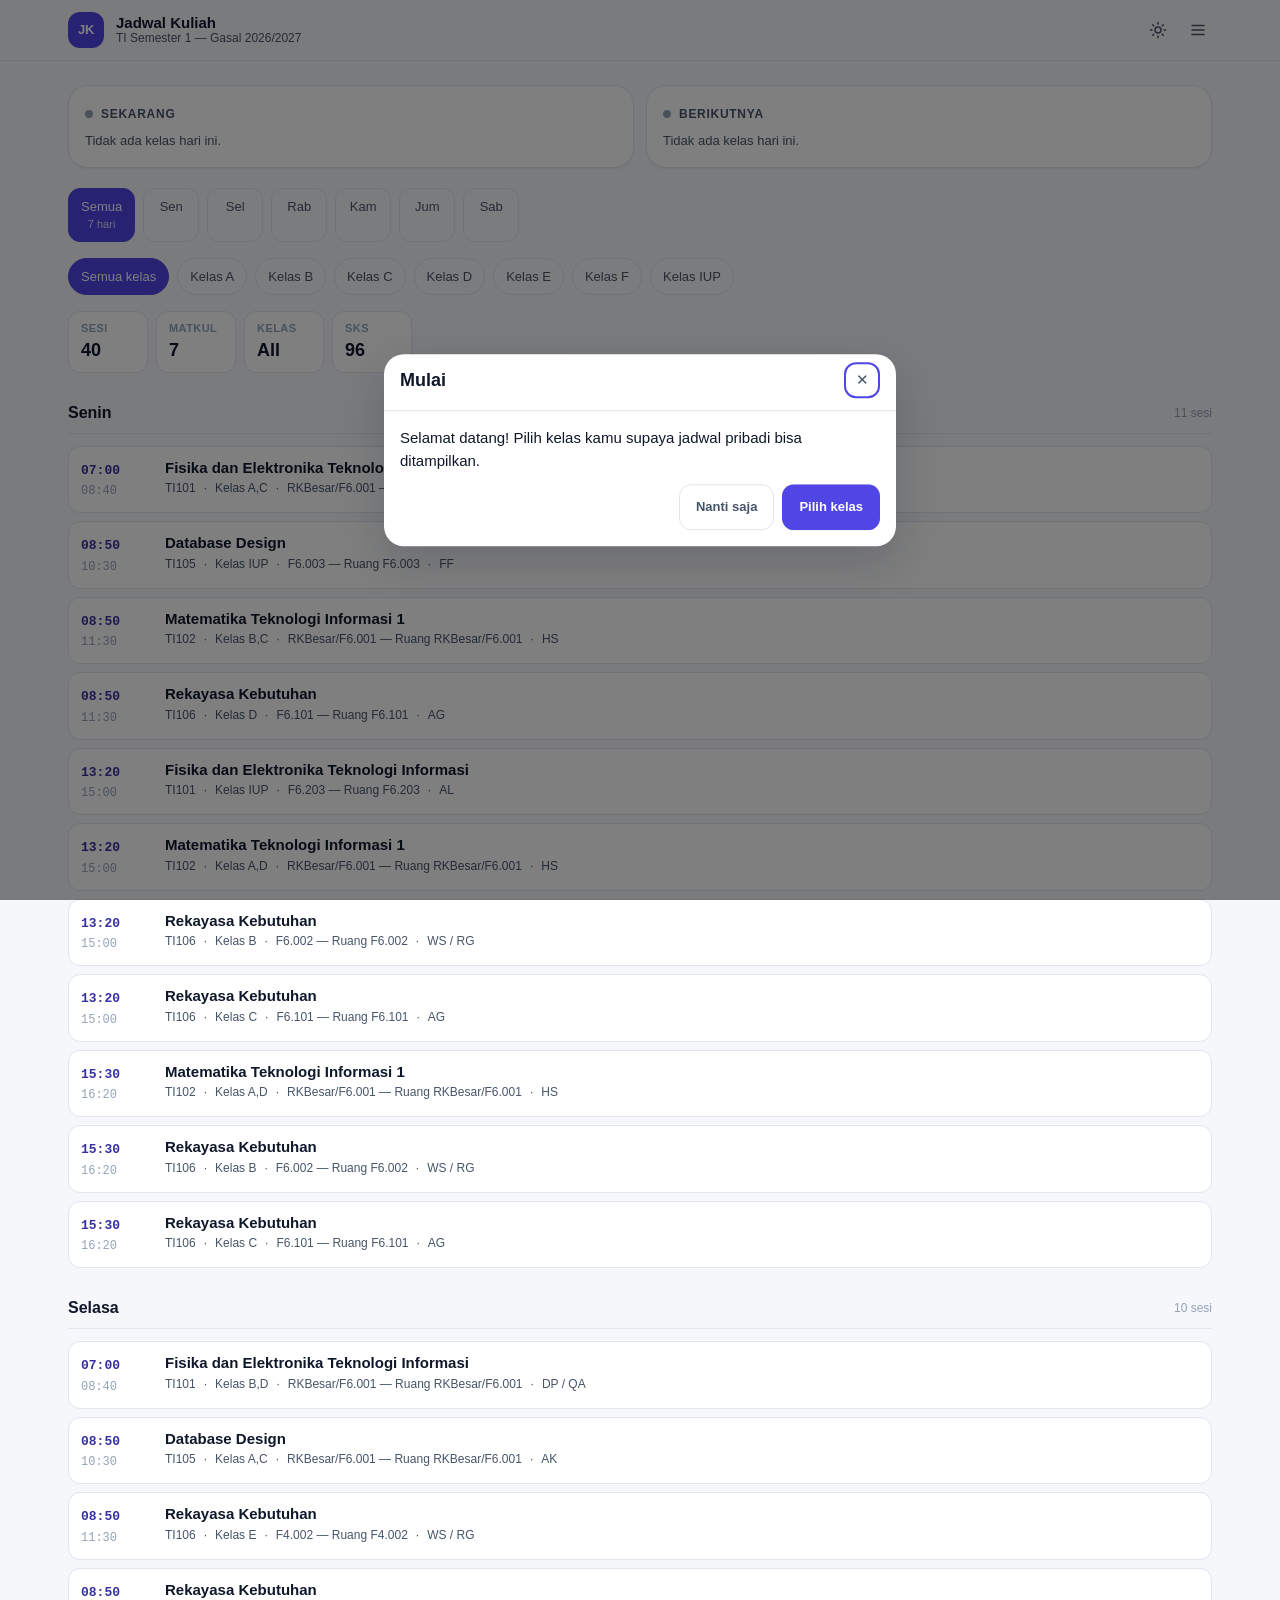
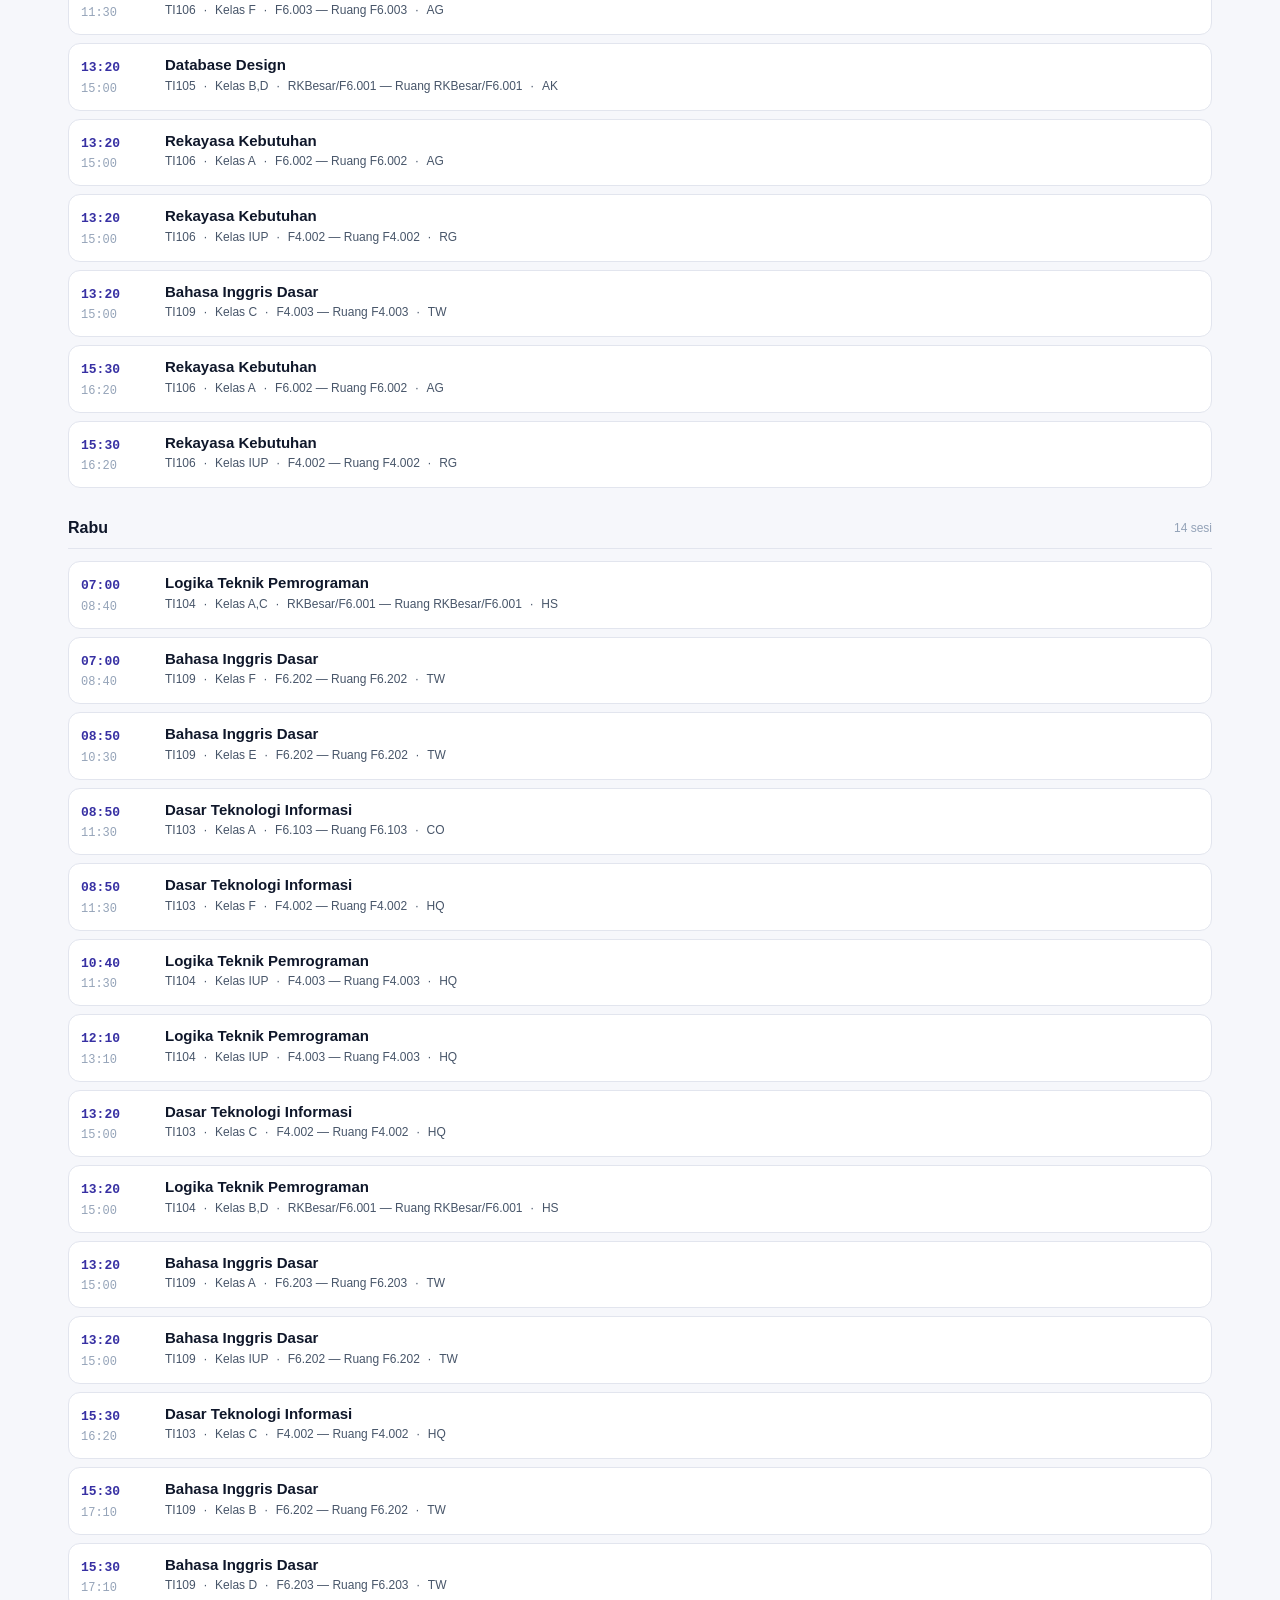
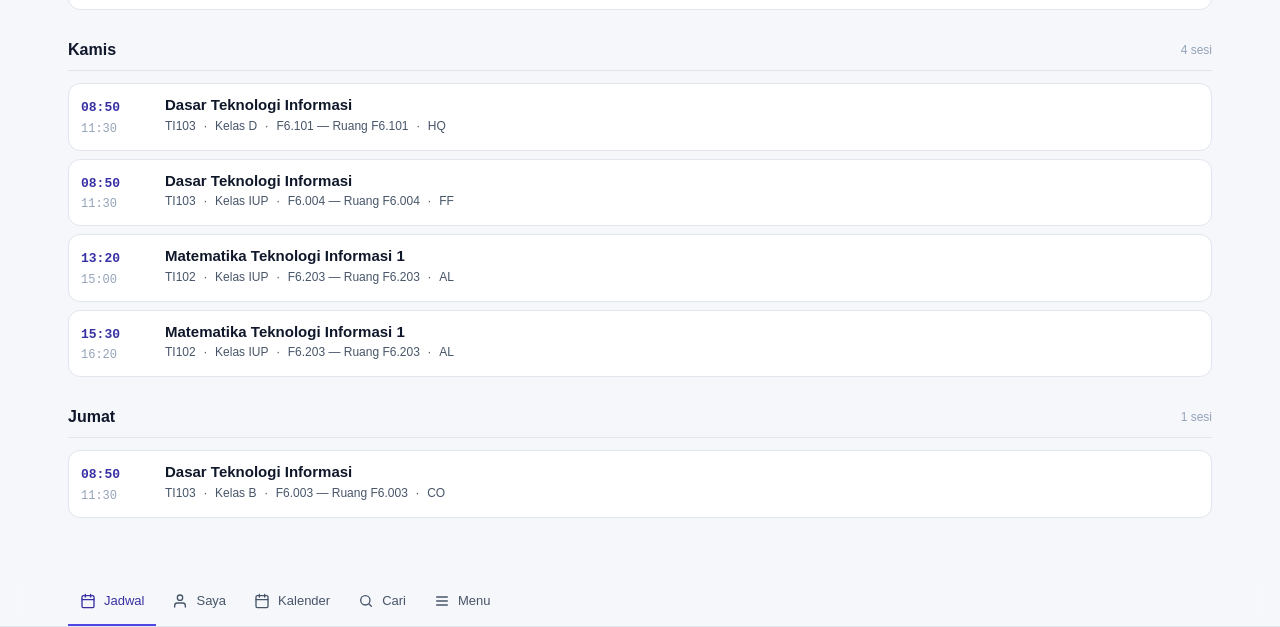
==== commit 35a750f8: "refactor: modularize to css/js/data structure with migrated legacy data - Split monolith index.html " ====
--- a/index.html
+++ b/index.html
@@ -1,2721 +1,99 @@
-
 <!DOCTYPE html>
-<html lang="id" data-theme="light">
+<html lang="id" data-style="default" data-theme="light">
 <head>
 <meta charset="UTF-8">
-<meta name="viewport" content="width=device-width, initial-scale=1.0, maximum-scale=1.0">
-<title>JadKul — Jadwal Pengajaran TI UMY</title>
+<meta name="viewport" content="width=device-width, initial-scale=1.0, viewport-fit=cover">
+<meta name="description" content="Jadwal kuliah interaktif — lihat jadwal per semester, cari ruang kosong, deteksi bentrok, dan ekspor ke .ics.">
+<meta name="theme-color" content="#f6f7fb" media="(prefers-color-scheme: light)">
+<meta name="theme-color" content="#0b1020" media="(prefers-color-scheme: dark)">
+<meta property="og:title" content="Jadwal Kuliah">
+<meta property="og:description" content="Jadwal kuliah interaktif — cari, filter, ekspor.">
+<meta property="og:type" content="website">
+<title>Jadwal Kuliah</title>
 
-<!-- Multi-Style Google Fonts -->
-<link rel="preconnect" href="https://fonts.googleapis.com">
-<link rel="preconnect" href="https://fonts.gstatic.com" crossorigin>
-<link href="https://fonts.googleapis.com/css2?family=Cinzel:wght@500;700;800&family=Fraunces:opsz,wght@9..144,500;9..144,700;9..144,900&family=Fredoka:wght@400;500;600;700&family=Inter:wght@400;500;600;700&family=JetBrains+Mono:wght@400;500;600;700&family=Outfit:wght@400;500;600;700;800&family=Playfair+Display:ital,wght@0,600;0,700;0,800;1,600&family=Plus+Jakarta+Sans:wght@400;500;600;700;800&family=Space+Grotesk:wght@400;500;600;700&display=swap" rel="stylesheet">
-<!-- HugeIcons Stroke Rounded — single icon system -->
-<link rel="stylesheet" href="https://cdn.hugeicons.com/font/hgi-stroke-rounded.css">
+<script>
+  // Pre-paint: cegah flash tema sebelum CSS render
+  (function () {
+    try {
+      var p = JSON.parse(localStorage.getItem('jadkul_prefs_v2') || '{}');
+      if (p.theme) document.documentElement.dataset.theme = p.theme;
+      if (p.style) document.documentElement.dataset.style = p.style;
+    } catch (e) {}
+  })();
+</script>
 
-<style>
-/* ═══════════════════════════════════════════════════════════════
-   DESIGN SYSTEM & MOBILE-FIRST TOKENS
-   ═══════════════════════════════════════════════════════════════ */
-
-/* 1. DEFAULT STYLE (Plus Jakarta Sans — Clean & Modern) */
-:root {
-  --font-body: 'Plus Jakarta Sans', system-ui, -apple-system, sans-serif;
-  --font-heading: 'Plus Jakarta Sans', system-ui, -apple-system, sans-serif;
-  --font-mono: 'JetBrains Mono', monospace;
-
-  --bg-main: #f8fafc;
-  --bg-card: #ffffff;
-  --bg-subtle: #f1f5f9;
-  --bg-hover: #e2e8f0;
-
-  --border-color: #e2e8f0;
-  --border-strong: #cbd5e1;
-
-  --text-main: #0f172a;
-  --text-muted: #64748b;
-  --text-inverse: #ffffff;
-
-  --primary: #1e3a8a;
-  --primary-deep: #1e293b;
-  --primary-light: #dbeafe;
-  --primary-text: #1e40af;
-
-  --accent: #d97706;
-  --accent-light: #fef3c7;
-  --accent-text: #92400e;
-
-  --success: #059669;
-  --success-light: #d1fae5;
-  --danger: #dc2626;
-  --danger-light: #fee2e2;
-
-  --radius-sm: 6px;
-  --radius-md: 12px;
-  --radius-lg: 18px;
-  --radius-full: 9999px;
-
-  --card-padding: 1rem;
-  --card-gap: 0.85rem;
-  --button-padding: 0.45rem 0.8rem;
-
-  --shadow-sm: 0 1px 2px 0 rgba(0, 0, 0, 0.05);
-  --shadow-card: 0 4px 6px -1px rgba(0, 0, 0, 0.05), 0 2px 4px -1px rgba(0, 0, 0, 0.03);
-  --shadow-hover: 0 10px 15px -3px rgba(0, 0, 0, 0.08);
-  --shadow-modal: 0 20px 25px -5px rgba(0, 0, 0, 0.15);
-
-  --transition-main: 0.25s cubic-bezier(0.4, 0, 0.2, 1);
-  --hover-transform: translateY(-2px);
-}
-
-/* Dark Theme Base */
-[data-theme="dark"] {
-  --bg-main: #0b0f19;
-  --bg-card: #151c2c;
-  --bg-subtle: #1e293b;
-  --bg-hover: #334155;
-
-  --border-color: #1e293b;
-  --border-strong: #334155;
-
-  --text-main: #f8fafc;
-  --text-muted: #94a3b8;
-  --text-inverse: #0f172a;
-
-  --primary: #3b82f6;
-  --primary-deep: #1d4ed8;
-  --primary-light: rgba(59, 130, 246, 0.15);
-  --primary-text: #60a5fa;
-
-  --accent: #f59e0b;
-  --accent-light: rgba(245, 158, 11, 0.15);
-  --accent-text: #fbbf24;
-
-  --success: #10b981;
-  --success-light: rgba(16, 185, 129, 0.15);
-  --danger: #ef4444;
-  --danger-light: rgba(239, 68, 68, 0.15);
-
-  --shadow-sm: 0 1px 2px 0 rgba(0, 0, 0, 0.3);
-  --shadow-card: 0 4px 6px -1px rgba(0, 0, 0, 0.4);
-  --shadow-hover: 0 10px 15px -3px rgba(0, 0, 0, 0.5);
-}
-
-/* 2. PLAYFUL STYLE */
-[data-style="playful"] {
-  --font-body: 'Fredoka', cursive, sans-serif;
-  --font-heading: 'Fredoka', cursive, sans-serif;
-  --radius-sm: 10px; --radius-md: 18px; --radius-lg: 26px;
-  --bg-main: #fdf2f8; --bg-card: #ffffff; --bg-subtle: #fce7f3; --bg-hover: #fbcfe8;
-  --border-color: #fbcfe8; --border-strong: #f472b6;
-  --text-main: #831843; --text-muted: #be185d; --text-inverse: #ffffff;
-  --primary: #ec4899; --primary-light: #fce7f3; --primary-text: #db2777;
-}
-[data-theme="dark"][data-style="playful"] {
-  --bg-main: #180914;
-  --bg-card: #251221;
-  --bg-subtle: #361a30;
-  --bg-hover: #482341;
-  --border-color: #361a30;
-  --border-strong: #482341;
-  --text-main: #fdf2f8;
-  --text-muted: #f472b6;
-  --text-inverse: #180914;
-  --primary: #f472b6;
-  --primary-light: rgba(244, 114, 182, 0.18);
-  --primary-text: #fbcfe8;
-}
-
-/* 3. ELEGANT STYLE */
-[data-style="elegant"] {
-  --font-body: 'Fraunces', Georgia, serif;
-  --font-heading: 'Playfair Display', serif;
-  --radius-sm: 4px; --radius-md: 8px; --radius-lg: 14px;
-  --bg-main: #fbf9f5; --bg-card: #ffffff; --bg-subtle: #f3efe6; --bg-hover: #e8e2d4;
-  --border-color: #e2dacd; --border-strong: #c8bcab;
-  --text-main: #1e293b; --text-muted: #64748b; --text-inverse: #ffffff;
-  --primary: #334155; --primary-light: #f1f5f9; --primary-text: #1e293b;
-  --accent: #b45309; --accent-light: #fef3c7; --accent-text: #78350f;
-}
-[data-theme="dark"][data-style="elegant"] {
-  --bg-main: #0c1017;
-  --bg-card: #151b26;
-  --bg-subtle: #1e2636;
-  --bg-hover: #2a3449;
-  --border-color: #1e2636;
-  --border-strong: #2a3449;
-  --text-main: #f8fafc;
-  --text-muted: #94a3b8;
-  --text-inverse: #0c1017;
-  --primary: #cbd5e1;
-  --primary-light: rgba(203, 213, 225, 0.12);
-  --primary-text: #f1f5f9;
-  --accent: #f59e0b;
-  --accent-light: rgba(245, 158, 11, 0.15);
-  --accent-text: #fbbf24;
-}
-
-/* 4. MINIMAL STYLE */
-[data-style="minimal"] {
-  --font-body: 'Space Grotesk', sans-serif;
-  --font-heading: 'Space Grotesk', sans-serif;
-  --radius-sm: 0px; --radius-md: 0px; --radius-lg: 0px; --radius-full: 0px;
-  --shadow-sm: none; --shadow-card: none; --shadow-hover: none;
-  --bg-main: #f8fafc; --bg-card: #ffffff; --bg-subtle: #f1f5f9; --bg-hover: #e2e8f0;
-  --border-color: #cbd5e1; --border-strong: #94a3b8;
-  --text-main: #0f172a; --text-muted: #475569; --text-inverse: #ffffff;
-  --primary: #0f172a; --primary-light: #f1f5f9; --primary-text: #0f172a;
-}
-[data-theme="dark"][data-style="minimal"] {
-  --bg-main: #090d16;
-  --bg-card: #111827;
-  --bg-subtle: #1f2937;
-  --bg-hover: #374151;
-  --border-color: #1f2937;
-  --border-strong: #374151;
-  --text-main: #f9fafb;
-  --text-muted: #9ca3af;
-  --text-inverse: #090d16;
-  --primary: #f3f4f6;
-  --primary-deep: #e5e7eb;
-  --primary-light: #1f2937;
-  --primary-text: #60a5fa;
-  --accent: #f59e0b;
-  --accent-light: rgba(245, 158, 11, 0.2);
-  --accent-text: #fbbf24;
-}
-
-/* 5. BENTO STYLE */
-[data-style="bento"] {
-  --font-body: 'Outfit', sans-serif;
-  --font-heading: 'Outfit', sans-serif;
-  --radius-sm: 12px; --radius-md: 20px; --radius-lg: 28px;
-  --bg-main: #f1f5f9; --bg-card: #ffffff; --bg-subtle: #e2e8f0; --bg-hover: #cbd5e1;
-  --border-color: #e2e8f0; --border-strong: #cbd5e1;
-  --text-main: #1e293b; --text-muted: #64748b; --text-inverse: #ffffff;
-  --primary: #4f46e5; --primary-light: #e0e7ff; --primary-text: #4338ca;
-}
-[data-theme="dark"][data-style="bento"] {
-  --bg-main: #0b0f19;
-  --bg-card: #151c2c;
-  --bg-subtle: #1e293b;
-  --bg-hover: #2d3b54;
-  --border-color: #1e293b;
-  --border-strong: #334155;
-  --text-main: #f8fafc;
-  --text-muted: #94a3b8;
-  --text-inverse: #0f172a;
-  --primary: #818cf8;
-  --primary-light: rgba(129, 140, 248, 0.15);
-  --primary-text: #a5b4fc;
-}
-
-/* 6. FORMAL STYLE */
-[data-style="formal"] {
-  --font-body: 'Inter', sans-serif;
-  --font-heading: 'Cinzel', serif;
-  --radius-sm: 4px; --radius-md: 6px; --radius-lg: 10px;
-  --bg-main: #f8fafc; --bg-card: #ffffff; --bg-subtle: #f1f5f9; --bg-hover: #e2e8f0;
-  --border-color: #cbd5e1; --border-strong: #94a3b8;
-  --text-main: #0f172a; --text-muted: #475569; --text-inverse: #ffffff;
-  --primary: #0369a1; --primary-light: #e0f2fe; --primary-text: #0284c7;
-}
-[data-theme="dark"][data-style="formal"] {
-  --bg-main: #0a1120;
-  --bg-card: #111e36;
-  --bg-subtle: #1b2a47;
-  --bg-hover: #263859;
-  --border-color: #1e2e4a;
-  --border-strong: #2e4368;
-  --text-main: #f0f6ff;
-  --text-muted: #94a3b8;
-  --text-inverse: #0a1120;
-  --primary: #38bdf8;
-  --primary-deep: #0284c7;
-  --primary-light: rgba(56, 189, 248, 0.15);
-  --primary-text: #7dd3fc;
-}
-
-/* 7. NEUMORPHISM STYLE */
-[data-style="neumorphism"] {
-  --font-body: 'Plus Jakarta Sans', sans-serif;
-  --font-heading: 'Outfit', sans-serif;
-  --radius-sm: 10px; --radius-md: 16px; --radius-lg: 24px; --radius-full: 50px;
-  --bg-main: #e0e5ec;
-  --bg-card: #e0e5ec;
-  --bg-subtle: #e0e5ec;
-  --bg-hover: #d1d9e6;
-  --border-color: transparent;
-  --border-strong: #d1d9e6;
-  --shadow-sm: 3px 3px 6px #b8b9be, -3px -3px 6px #ffffff;
-  --shadow-card: 6px 6px 14px #b8b9be, -6px -6px 14px #ffffff;
-  --shadow-hover: 9px 9px 18px #b8b9be, -9px -9px 18px #ffffff;
-  --primary: #3b82f6; --primary-light: rgba(59, 130, 246, 0.15); --primary-text: #1d4ed8;
-  --text-main: #2d3748; --text-muted: #718096; --text-inverse: #ffffff;
-}
-[data-theme="dark"][data-style="neumorphism"] {
-  --bg-main: #181d28;
-  --bg-card: #181d28;
-  --bg-subtle: #181d28;
-  --bg-hover: #222938;
-  --border-color: transparent;
-  --border-strong: #222938;
-  --text-main: #f1f5f9;
-  --text-muted: #94a3b8;
-  --text-inverse: #0f172a;
-  --shadow-sm: 3px 3px 6px #10131b, -3px -3px 6px #202735;
-  --shadow-card: 6px 6px 14px #10131b, -6px -6px 14px #202735;
-  --shadow-hover: 9px 9px 18px #10131b, -9px -9px 18px #202735;
-  --primary: #60a5fa; --primary-light: rgba(96, 165, 250, 0.15); --primary-text: #93c5fd;
-}
-
-/* 8. NEOBRUTALISM STYLE */
-[data-style="neobrutalism"] {
-  --font-body: 'Fredoka', 'Space Grotesk', sans-serif;
-  --font-heading: 'Fredoka', 'Space Grotesk', sans-serif;
-  --radius-sm: 6px; --radius-md: 10px; --radius-lg: 16px; --radius-full: 9999px;
-  --bg-main: #fffbeb;
-  --bg-card: #ffffff;
-  --bg-subtle: #fef08a;
-  --bg-hover: #fde047;
-  --border-color: #000000;
-  --border-strong: #000000;
-  --shadow-sm: 3px 3px 0px #000000;
-  --shadow-card: 5px 5px 0px #000000;
-  --shadow-hover: 7px 7px 0px #000000;
-  --primary: #ff5e7e;
-  --primary-deep: #e11d48;
-  --primary-light: #fef08a;
-  --primary-text: #000000;
-  --text-main: #000000;
-  --text-muted: #1f2937;
-  --text-inverse: #ffffff;
-  --accent: #06b6d4;
-  --accent-light: #cff4fc;
-  --accent-text: #000000;
-}
-[data-theme="dark"][data-style="neobrutalism"] {
-  --bg-main: #121212;
-  --bg-card: #1e1e1e;
-  --bg-subtle: #2d2d2d;
-  --bg-hover: #3d3d3d;
-  --border-color: #facc15;
-  --border-strong: #facc15;
-  --shadow-sm: 3px 3px 0px #facc15;
-  --shadow-card: 5px 5px 0px #facc15;
-  --shadow-hover: 7px 7px 0px #facc15;
-  --text-main: #ffffff;
-  --text-muted: #fef08a;
-  --text-inverse: #000000;
-  --primary: #facc15;
-  --primary-deep: #eab308;
-  --primary-light: #2d2d2d;
-  --primary-text: #ffffff;
-  --accent: #38bdf8;
-  --accent-light: #1e293b;
-  --accent-text: #38bdf8;
-}
-
-/* 9. CYBERPUNK STYLE */
-[data-style="cyberpunk"] {
-  --font-body: 'JetBrains Mono', monospace;
-  --font-heading: 'JetBrains Mono', monospace;
-  --radius-sm: 2px; --radius-md: 4px; --radius-lg: 8px; --radius-full: 4px;
-  --bg-main: #0a0a12;
-  --bg-card: #121220;
-  --bg-subtle: #1a1a2e;
-  --bg-hover: #252542;
-  --border-color: #00f0ff;
-  --border-strong: #ff007f;
-  --shadow-sm: 0 0 6px rgba(0, 240, 255, 0.4);
-  --shadow-card: 0 0 12px rgba(0, 240, 255, 0.3), inset 0 0 8px rgba(255, 0, 127, 0.15);
-  --shadow-hover: 0 0 18px rgba(255, 0, 127, 0.6);
-  --text-main: #00f0ff;
-  --text-muted: #ff77c6;
-  --text-inverse: #0a0a12;
-  --primary: #ff007f;
-  --primary-deep: #d8006c;
-  --primary-light: rgba(255, 0, 127, 0.2);
-  --primary-text: #00f0ff;
-  --accent: #ffe600;
-  --accent-light: rgba(255, 230, 0, 0.2);
-  --accent-text: #ffe600;
-}
-[data-theme="dark"][data-style="cyberpunk"] {
-  --bg-main: #050508;
-  --bg-card: #0d0d16;
-  --bg-subtle: #151522;
-  --bg-hover: #222234;
-  --border-color: #00f0ff;
-  --border-strong: #ff007f;
-  --shadow-sm: 0 0 8px rgba(0, 240, 255, 0.5);
-  --shadow-card: 0 0 15px rgba(0, 240, 255, 0.4), inset 0 0 10px rgba(255, 0, 127, 0.2);
-  --shadow-hover: 0 0 22px rgba(255, 0, 127, 0.7);
-  --text-main: #00f0ff;
-  --text-muted: #f472b6;
-  --text-inverse: #050508;
-  --primary: #ff007f;
-  --primary-deep: #d8006c;
-  --primary-light: rgba(255, 0, 127, 0.25);
-  --primary-text: #00f0ff;
-}
-
-/* 10. GLASSMORPHISM STYLE */
-[data-style="glassmorphism"] {
-  --font-body: 'Plus Jakarta Sans', sans-serif;
-  --font-heading: 'Outfit', sans-serif;
-  --radius-sm: 12px; --radius-md: 20px; --radius-lg: 28px; --radius-full: 9999px;
-  --bg-main: linear-gradient(135deg, #e0c3fc 0%, #8ec5fc 100%);
-  --bg-card: rgba(255, 255, 255, 0.65);
-  --bg-subtle: rgba(255, 255, 255, 0.45);
-  --bg-hover: rgba(255, 255, 255, 0.85);
-  --border-color: rgba(255, 255, 255, 0.7);
-  --border-strong: rgba(255, 255, 255, 0.9);
-  --shadow-sm: 0 4px 16px 0 rgba(31, 38, 135, 0.1);
-  --shadow-card: 0 8px 32px 0 rgba(31, 38, 135, 0.15);
-  --shadow-hover: 0 12px 40px 0 rgba(31, 38, 135, 0.22);
-  --primary: #6366f1; --primary-light: rgba(99, 102, 241, 0.15); --primary-text: #4338ca;
-  --text-main: #1e1b4b; --text-muted: #4338ca; --text-inverse: #ffffff;
-}
-[data-theme="dark"][data-style="glassmorphism"] {
-  --bg-main: linear-gradient(135deg, #0f172a 0%, #1e1b4b 50%, #311042 100%);
-  --bg-card: rgba(30, 41, 59, 0.7);
-  --bg-subtle: rgba(30, 41, 59, 0.5);
-  --bg-hover: rgba(51, 65, 85, 0.85);
-  --border-color: rgba(255, 255, 255, 0.15);
-  --border-strong: rgba(255, 255, 255, 0.3);
-  --shadow-card: 0 8px 32px 0 rgba(0, 0, 0, 0.5);
-  --text-main: #f8fafc;
-  --text-muted: #cbd5e1;
-  --text-inverse: #0f172a;
-  --primary: #818cf8;
-  --primary-light: rgba(129, 140, 248, 0.2);
-  --primary-text: #a5b4fc;
-}
-
-/* 11. CLAYMORPHISM STYLE */
-[data-style="claymorphism"] {
-  --font-body: 'Plus Jakarta Sans', sans-serif;
-  --font-heading: 'Outfit', sans-serif;
-  --radius-sm: 14px; --radius-md: 22px; --radius-lg: 30px; --radius-full: 9999px;
-  --bg-main: #f0f4f8;
-  --bg-card: #ffffff;
-  --bg-subtle: #e2e8f0;
-  --bg-hover: #cbd5e1;
-  --border-color: transparent;
-  --border-strong: transparent;
-  --shadow-sm: 4px 4px 10px rgba(166, 180, 200, 0.5), inset -3px -3px 6px rgba(0, 0, 0, 0.05), inset 3px 3px 6px rgba(255, 255, 255, 0.8);
-  --shadow-card: 8px 8px 20px rgba(166, 180, 200, 0.6), inset -4px -4px 8px rgba(0, 0, 0, 0.05), inset 4px 4px 8px rgba(255, 255, 255, 0.9);
-  --shadow-hover: 12px 12px 28px rgba(166, 180, 200, 0.7), inset -4px -4px 8px rgba(0, 0, 0, 0.05), inset 4px 4px 8px rgba(255, 255, 255, 0.95);
-  --primary: #ec4899; --primary-light: #fce7f3; --primary-text: #be185d;
-  --text-main: #1e293b; --text-muted: #64748b; --text-inverse: #ffffff;
-}
-[data-theme="dark"][data-style="claymorphism"] {
-  --bg-main: #1a1e2e;
-  --bg-card: #24293e;
-  --bg-subtle: #2d344d;
-  --bg-hover: #37405e;
-  --border-color: transparent;
-  --border-strong: transparent;
-  --shadow-sm: 4px 4px 12px rgba(15, 17, 26, 0.8), inset -3px -3px 6px rgba(0, 0, 0, 0.3), inset 3px 3px 6px rgba(255, 255, 255, 0.05);
-  --shadow-card: 8px 8px 22px rgba(15, 17, 26, 0.9), inset -4px -4px 8px rgba(0, 0, 0, 0.4), inset 4px 4px 8px rgba(255, 255, 255, 0.08);
-  --shadow-hover: 12px 12px 30px rgba(15, 17, 26, 0.95), inset -4px -4px 8px rgba(0, 0, 0, 0.4), inset 4px 4px 8px rgba(255, 255, 255, 0.1);
-  --text-main: #f1f5f9;
-  --text-muted: #94a3b8;
-  --text-inverse: #0f172a;
-  --primary: #f472b6;
-  --primary-light: rgba(244, 114, 182, 0.2);
-  --primary-text: #fbcfe8;
-}
-
-/* 12. RETRO TERMINAL STYLE */
-[data-style="terminal"] {
-  --font-body: 'JetBrains Mono', monospace;
-  --font-heading: 'JetBrains Mono', monospace;
-  --radius-sm: 0px; --radius-md: 0px; --radius-lg: 0px; --radius-full: 0px;
-  --bg-main: #050b05;
-  --bg-card: #0a140a;
-  --bg-subtle: #102010;
-  --bg-hover: #183018;
-  --border-color: #00ff66;
-  --border-strong: #00ff66;
-  --shadow-sm: none; --shadow-card: none; --shadow-hover: none;
-  --primary: #00ff66; --primary-deep: #00cc52; --primary-light: #102010; --primary-text: #00ff66;
-  --text-main: #00ff66; --text-muted: #00b347; --text-inverse: #050b05;
-  --accent: #ffb000; --accent-light: #2a1f00; --accent-text: #ffb000;
-}
-[data-theme="dark"][data-style="terminal"] {
-  --bg-main: #000000;
-  --bg-card: #080808;
-  --bg-subtle: #121212;
-  --bg-hover: #1e1e1e;
-  --border-color: #00ff66;
-  --border-strong: #00ff66;
-  --text-main: #00ff66;
-  --text-muted: #00cc52;
-  --text-inverse: #000000;
-  --primary: #00ff66;
-  --primary-deep: #00cc52;
-  --primary-light: #121212;
-  --primary-text: #00ff66;
-}
-
-/* 13. NORDIC STYLE */
-[data-style="nordic"] {
-  --font-body: 'Inter', sans-serif;
-  --font-heading: 'Space Grotesk', sans-serif;
-  --radius-sm: 6px; --radius-md: 12px; --radius-lg: 18px; --radius-full: 50px;
-  --bg-main: #f4f6f4;
-  --bg-card: #ffffff;
-  --bg-subtle: #e5ebe5;
-  --bg-hover: #d2ded2;
-  --border-color: #d1dad1;
-  --border-strong: #b2c2b2;
-  --shadow-sm: 0 2px 6px rgba(40, 60, 45, 0.04);
-  --shadow-card: 0 4px 16px rgba(40, 60, 45, 0.06);
-  --shadow-hover: 0 8px 24px rgba(40, 60, 45, 0.1);
-  --primary: #3b5e4c; --primary-light: #e8f0eb; --primary-text: #274033;
-  --text-main: #1f2d24; --text-muted: #576d5e; --text-inverse: #ffffff;
-  --accent: #d97706; --accent-light: #fef3c7; --accent-text: #92400e;
-}
-[data-theme="dark"][data-style="nordic"] {
-  --bg-main: #121814;
-  --bg-card: #1a221d;
-  --bg-subtle: #242f28;
-  --bg-hover: #2e3c33;
-  --border-color: #2a372f;
-  --border-strong: #3d4f43;
-  --shadow-card: 0 4px 16px rgba(0, 0, 0, 0.4);
-  --text-main: #e8f0eb;
-  --text-muted: #8ea394;
-  --text-inverse: #121814;
-  --primary: #6b9e80;
-  --primary-light: rgba(107, 158, 128, 0.15);
-  --primary-text: #a1c7b0;
-}
-
-/* 14. Y2K RETRO STYLE */
-[data-style="y2k"] {
-  --font-body: 'Plus Jakarta Sans', sans-serif;
-  --font-heading: 'Outfit', sans-serif;
-  --radius-sm: 10px; --radius-md: 16px; --radius-lg: 24px; --radius-full: 9999px;
-  --bg-main: linear-gradient(135deg, #c7d2fe 0%, #fbcfe8 50%, #e0e7ff 100%);
-  --bg-card: #ffffff;
-  --bg-subtle: #e0e7ff;
-  --bg-hover: #c7d2fe;
-  --border-color: #818cf8;
-  --border-strong: #4f46e5;
-  --shadow-sm: 3px 3px 0px #4f46e5;
-  --shadow-card: 5px 5px 0px #4f46e5;
-  --shadow-hover: 7px 7px 0px #4f46e5;
-  --primary: #4f46e5; --primary-light: #e0e7ff; --primary-text: #3730a3;
-  --text-main: #1e1b4b; --text-muted: #4338ca; --text-inverse: #ffffff;
-  --accent: #ec4899; --accent-light: #fce7f3; --accent-text: #be185d;
-}
-[data-theme="dark"][data-style="y2k"] {
-  --bg-main: linear-gradient(135deg, #1e1b4b 0%, #4c1d95 50%, #172554 100%);
-  --bg-card: #0f172a;
-  --bg-subtle: #1e293b;
-  --bg-hover: #334155;
-  --border-color: #a855f7;
-  --border-strong: #c084fc;
-  --shadow-sm: 3px 3px 0px #a855f7;
-  --shadow-card: 5px 5px 0px #a855f7;
-  --shadow-hover: 7px 7px 0px #a855f7;
-  --text-main: #f8fafc;
-  --text-muted: #cbd5e1;
-  --text-inverse: #0f172a;
-  --primary: #c084fc;
-  --primary-light: rgba(192, 132, 252, 0.2);
-  --primary-text: #e9d5ff;
-}
-
-/* 15. PAPER JOURNAL STYLE */
-[data-style="paper"] {
-  --font-body: 'Space Grotesk', serif;
-  --font-heading: 'Playfair Display', serif;
-  --radius-sm: 3px; --radius-md: 6px; --radius-lg: 10px; --radius-full: 4px;
-  --bg-main: #fbf7ee;
-  --bg-card: #fffdf9;
-  --bg-subtle: #f3ebd7;
-  --bg-hover: #e7dbbf;
-  --border-color: #d6c6a5;
-  --border-strong: #b8a379;
-  --shadow-sm: 2px 2px 5px rgba(100, 80, 50, 0.08);
-  --shadow-card: 4px 4px 12px rgba(100, 80, 50, 0.12);
-  --shadow-hover: 6px 6px 16px rgba(100, 80, 50, 0.18);
-  --primary: #854d0e; --primary-light: #fef9c3; --primary-text: #713f12;
-  --text-main: #292524; --text-muted: #78716c; --text-inverse: #ffffff;
-  --accent: #b91c1c; --accent-light: #fee2e2; --accent-text: #991b1b;
-}
-[data-theme="dark"][data-style="paper"] {
-  --bg-main: #1c1917;
-  --bg-card: #26221f;
-  --bg-subtle: #36312c;
-  --bg-hover: #443e38;
-  --border-color: #443e38;
-  --border-strong: #575047;
-  --shadow-card: 4px 4px 12px rgba(0, 0, 0, 0.5);
-  --text-main: #f5f5f4;
-  --text-muted: #a8a29e;
-  --text-inverse: #1c1917;
-  --primary: #facc15;
-  --primary-light: rgba(250, 204, 21, 0.15);
-  --primary-text: #fde047;
-}
-
-/* ═══════════════════════════════════════════════════════════════
-   RESET & MOBILE-FIRST BASE
-   ═══════════════════════════════════════════════════════════════ */
-*, *::before, *::after { box-sizing: border-box; margin: 0; padding: 0; }
-html { font-size: 15px; }
-body {
-  background: var(--bg-main);
-  background-attachment: fixed;
-  color: var(--text-main);
-  font-family: var(--font-body);
-  line-height: 1.5;
-  transition: background var(--transition-main), color var(--transition-main);
-  -webkit-font-smoothing: antialiased;
-  overflow-x: hidden;
-}
-h1, h2, h3, h4, h5, h6 { font-family: var(--font-heading); }
-
-/* GLASSMORPHISM BACKDROP BLUR SURFACES */
-[data-style="glassmorphism"] .app-header,
-[data-style="glassmorphism"] .stat-card,
-[data-style="glassmorphism"] .toolbar-card,
-[data-style="glassmorphism"] .table-wrap,
-[data-style="glassmorphism"] .grid-card,
-[data-style="glassmorphism"] .list-item-card,
-[data-style="glassmorphism"] .timeline-card,
-[data-style="glassmorphism"] .cal-nav-bar,
-[data-style="glassmorphism"] .cal-month-card,
-[data-style="glassmorphism"] .cal-date-cell,
-[data-style="glassmorphism"] .modal-card {
-  background: var(--bg-card);
-  border-color: var(--border-color);
-  backdrop-filter: blur(16px);
-  -webkit-backdrop-filter: blur(16px);
-}
-
-/* Y2K SURFACE ENHANCEMENTS */
-[data-style="y2k"] .app-header,
-[data-style="y2k"] .stat-card,
-[data-style="y2k"] .toolbar-card,
-[data-style="y2k"] .table-wrap,
-[data-style="y2k"] .grid-card,
-[data-style="y2k"] .list-item-card,
-[data-style="y2k"] .timeline-card,
-[data-style="y2k"] .cal-nav-bar,
-[data-style="y2k"] .cal-month-card,
-[data-style="y2k"] .modal-card {
-  background: var(--bg-card);
-  border-color: var(--border-color);
-  box-shadow: var(--shadow-card);
-}
-input, button, select { font-family: inherit; color: inherit; }
-a { color: var(--primary); text-decoration: none; }
-
-.icon-svg {
-  display: inline-flex; align-items: center; justify-content: center;
-  vertical-align: middle; flex-shrink: 0;
-}
-
-select.select-control {
-  background-color: var(--bg-subtle);
-  color: var(--text-main);
-  border: 1px solid var(--border-color);
-  border-radius: var(--radius-sm);
-  padding: 0.45rem 0.65rem;
-  font-size: 0.8rem;
-  font-weight: 600;
-  cursor: pointer;
-  outline: none;
-  min-height: 38px;
-  transition: all var(--transition-main);
-}
-select.select-control option {
-  background-color: var(--bg-card);
-  color: var(--text-main);
-}
-select.select-control optgroup {
-  background-color: var(--bg-card);
-  color: var(--primary);
-  font-weight: 700;
-}
-
-/* ═══════════════════════════════════════════════════════════════
-   MOBILE-FIRST HEADER & NAVBAR
-   ═══════════════════════════════════════════════════════════════ */
-.app-header {
-  background: var(--bg-card);
-  border-bottom: 1px solid var(--border-color);
-  position: sticky; top: 0; z-index: 100;
-  box-shadow: var(--shadow-sm);
-  backdrop-filter: blur(8px);
-}
-.header-inner {
-  max-width: 1200px; margin: 0 auto;
-  padding: 0.6rem 0.85rem;
-  display: flex; flex-direction: column; gap: 0.5rem;
-}
-@media (min-width: 768px) {
-  .header-inner {
-    flex-direction: row; align-items: center;
-    justify-content: space-between; padding: 0.75rem 1.25rem; gap: 1rem;
-  }
-}
-.brand-group {
-  display: flex; align-items: center; justify-content: space-between;
-  gap: 0.5rem; width: 100%; min-width: 0;
-}
-@media (min-width: 768px) { .brand-group { width: auto; } }
-
-.brand-badge {
-  background: var(--primary); color: var(--text-inverse, #ffffff);
-  font-weight: 800; font-size: 0.82rem;
-  padding: 0.3rem 0.55rem; border-radius: var(--radius-sm);
-  font-family: var(--font-mono); flex-shrink: 0;
-}
-.brand-title-wrap { display: flex; flex-direction: column; min-width: 0; }
-.brand-title {
-  font-family: var(--font-heading); font-weight: 800;
-  font-size: 1.1rem; line-height: 1.1; letter-spacing: -0.02em; white-space: nowrap;
-}
-.brand-sub {
-  font-size: 0.7rem; color: var(--text-muted);
-  font-family: var(--font-mono); white-space: nowrap; overflow: hidden; text-overflow: ellipsis;
-}
-
-.edit-class-btn {
-  background: var(--bg-subtle); border: 1px solid var(--border-color);
-  color: var(--text-main); padding: 0.35rem 0.7rem;
-  border-radius: var(--radius-full); font-size: 0.78rem; font-weight: 600;
-  cursor: pointer; display: inline-flex; align-items: center; gap: 0.35rem;
-  min-height: 36px; white-space: nowrap; transition: all var(--transition-main);
-}
-.edit-class-btn:hover {
-  background: var(--primary-light); color: var(--primary-text); border-color: var(--primary);
-}
-
-.header-actions {
-  display: flex; align-items: center; gap: 0.4rem;
-  width: 100%; flex-wrap: wrap; justify-content: space-between;
-  padding-top: 0.35rem; border-top: 1px solid var(--border-color);
-}
-@media (min-width: 768px) {
-  .header-actions {
-    width: auto; padding-top: 0; border-top: none; gap: 0.5rem;
-  }
-}
-
-.github-link-btn {
-  display: flex; align-items: center; justify-content: center;
-  width: 36px; height: 36px; background: var(--bg-subtle);
-  border: 1px solid var(--border-color); border-radius: var(--radius-sm);
-  color: var(--text-main); transition: all var(--transition-main); flex-shrink: 0;
-}
-.github-link-btn:hover {
-  background: var(--primary-light); color: var(--primary); border-color: var(--primary);
-}
-
-.theme-toggle-group {
-  display: flex; background: var(--bg-subtle);
-  border-radius: var(--radius-sm); padding: 2px;
-  border: 1px solid var(--border-color);
-}
-.theme-btn {
-  border: none; background: transparent; color: var(--text-muted);
-  width: 32px; height: 32px; border-radius: calc(var(--radius-sm) - 2px);
-  cursor: pointer; display: flex; align-items: center; justify-content: center;
-  transition: all var(--transition-main);
-}
-.theme-btn svg { width: 15px; height: 15px; }
-.theme-btn.active {
-  background: var(--bg-card); color: var(--primary); box-shadow: var(--shadow-sm);
-}
-
-/* ═══════════════════════════════════════════════════════════════
-   STAT STRIP & MAIN CONTAINER
-   ═══════════════════════════════════════════════════════════════ */
-.stat-container {
-  max-width: 1200px; margin: 0.85rem auto 0; padding: 0 0.85rem;
-}
-.stat-grid {
-  display: grid; grid-template-columns: repeat(2, 1fr); gap: 0.65rem;
-}
-@media (min-width: 640px) {
-  .stat-grid { grid-template-columns: repeat(auto-fit, minmax(160px, 1fr)); gap: var(--card-gap); }
-}
-.stat-card {
-  background: var(--bg-card); border: 1px solid var(--border-color);
-  border-radius: var(--radius-md); padding: 0.85rem; box-shadow: var(--shadow-card);
-  display: flex; flex-direction: column; justify-content: center; transition: all var(--transition-main);
-}
-.stat-card:hover { transform: var(--hover-transform); box-shadow: var(--shadow-hover); }
-.stat-value {
-  font-size: 1.3rem; font-weight: 800; color: var(--primary); line-height: 1.1; font-family: var(--font-mono);
-}
-.stat-card.accent .stat-value { color: var(--accent); }
-.stat-label {
-  font-size: 0.68rem; color: var(--text-muted); font-weight: 700;
-  text-transform: uppercase; letter-spacing: 0.03em; margin-top: 0.2rem;
-}
-
-.app-container {
-  max-width: 1200px; margin: 0 auto; padding: 0.85rem 0.85rem 3rem;
-}
-.tabs-nav {
-  display: flex; gap: 0.35rem; border-bottom: 2px solid var(--border-color); margin-bottom: 0.85rem;
-}
-.tab-btn {
-  background: transparent; border: none; font-family: var(--font-heading);
-  font-weight: 700; font-size: 0.88rem; color: var(--text-muted);
-  padding: 0.65rem 0.9rem; cursor: pointer; border-bottom: 3px solid transparent;
-  margin-bottom: -2px; display: inline-flex; align-items: center; gap: 0.4rem;
-  transition: all var(--transition-main); min-height: 42px;
-}
-.tab-btn svg { width: 17px; height: 17px; }
-.tab-btn.active { color: var(--primary); border-bottom-color: var(--primary); }
-
-.toolbar-card {
-  background: var(--bg-card); border: 1px solid var(--border-color);
-  border-radius: var(--radius-md); padding: 0.85rem; margin-bottom: 1rem;
-  box-shadow: var(--shadow-card); display: flex; flex-direction: column; gap: 0.75rem;
-}
-.toolbar-top { display: flex; flex-direction: column; gap: 0.65rem; }
-@media (min-width: 640px) {
-  .toolbar-top { flex-direction: row; align-items: center; justify-content: space-between; }
-}
-
-.search-box { position: relative; flex: 1; min-width: 0; }
-.search-box input {
-  width: 100%; background: var(--bg-subtle); color: var(--text-main);
-  border: 1px solid var(--border-color); border-radius: var(--radius-sm);
-  padding: 0.5rem 0.75rem 0.5rem 2.2rem; font-size: 0.82rem; outline: none; min-height: 40px;
-}
-.search-icon {
-  position: absolute; left: 0.75rem; top: 50%; transform: translateY(-50%);
-  color: var(--text-muted); pointer-events: none;
-}
-
-.view-subtabs {
-  display: flex; background: var(--bg-subtle); padding: 2px;
-  border-radius: var(--radius-sm); border: 1px solid var(--border-color);
-  gap: 2px; align-self: flex-start;
-}
-.view-btn {
-  background: transparent; border: none; color: var(--text-muted);
-  width: 36px; height: 34px; border-radius: calc(var(--radius-sm) - 2px);
-  cursor: pointer; display: flex; align-items: center; justify-content: center;
-  transition: all var(--transition-main);
-}
-.view-btn svg { width: 16px; height: 16px; }
-.view-btn.active { background: var(--bg-card); color: var(--primary); box-shadow: var(--shadow-sm); }
-
-.filter-row { display: flex; flex-direction: column; gap: 0.65rem; }
-.filter-group { display: flex; align-items: center; gap: 0.5rem; min-width: 0; }
-.filter-label {
-  font-size: 0.7rem; font-weight: 700; text-transform: uppercase;
-  letter-spacing: 0.05em; color: var(--text-muted); font-family: var(--font-mono); flex-shrink: 0;
-}
-.chip-group {
-  display: flex; gap: 0.35rem; overflow-x: auto; -webkit-overflow-scrolling: touch;
-  padding-bottom: 2px; scrollbar-width: none; flex: 1;
-}
-.chip-group::-webkit-scrollbar { display: none; }
-.chip {
-  font-size: 0.76rem; font-weight: 600; padding: 0.35rem 0.65rem;
-  border-radius: var(--radius-full); border: 1px solid var(--border-color);
-  background: var(--bg-subtle); color: var(--text-muted); cursor: pointer;
-  white-space: nowrap; font-family: var(--font-mono); min-height: 36px;
-  display: inline-flex; align-items: center; gap: 0.3rem; transition: all var(--transition-main);
-}
-.chip.active { background: var(--primary); color: var(--text-inverse, #ffffff); border-color: var(--primary); }
-.chip.multi-active { background: var(--accent-light); color: var(--accent-text); border-color: var(--accent); }
-.chip.today-chip { background: var(--accent-light); color: var(--accent-text); border-color: var(--accent); font-weight: 800; }
-
-.session-count-bar {
-  display: flex; justify-content: space-between; align-items: center;
-  font-size: 0.78rem; font-family: var(--font-mono); color: var(--text-muted); font-weight: 600;
-}
-.copy-summary-btn {
-  background: var(--bg-subtle); border: 1px solid var(--border-color);
-  padding: 0.25rem 0.65rem; border-radius: var(--radius-sm); font-size: 0.72rem;
-  font-weight: 700; cursor: pointer; color: var(--primary); display: inline-flex; align-items: center; gap: 0.3rem;
-}
-.copy-summary-btn:hover { background: var(--primary-light); }
-
-/* ═══════════════════════════════════════════════════════════════
-   HUGEICONS SYSTEM + DE-COCKPIT LAYOUT (UX overhaul)
-   Prinsip: 1 aksi primer terlihat, sisanya masuk menu. Min 44px touch.
-   ═══════════════════════════════════════════════════════════════ */
-.hgi-stroke { font-size: 18px; line-height: 1; vertical-align: middle; }
-.icon-svg .hgi-stroke, .star-badge .hgi-stroke { font-size: 13px; }
-.tab-btn .hgi-stroke { font-size: 19px; }
-.view-btn .hgi-stroke { font-size: 17px; }
-.copy-summary-btn .hgi-stroke, .cal-btn .hgi-stroke,
-.edit-class-btn .hgi-stroke, .github-link-btn .hgi-stroke { font-size: 15px; }
-.theme-btn .hgi-stroke { font-size: 15px; }
-.search-icon .hgi-stroke { font-size: 17px; }
-
-.icon-btn {
-  display: inline-flex; align-items: center; justify-content: center;
-  min-width: 44px; min-height: 44px; padding: 0 0.6rem;
-  background: var(--bg-subtle); border: 1px solid var(--border-color);
-  border-radius: var(--radius-sm); color: var(--text-main); cursor: pointer;
-  transition: all var(--transition-main); gap: 0.35rem;
-  font-size: 0.78rem; font-weight: 700; white-space: nowrap;
-}
-.icon-btn:hover { background: var(--primary-light); color: var(--primary); border-color: var(--primary); }
-.icon-btn.icon-only { padding: 0; width: 44px; }
-.btn-primary-action {
-  display: inline-flex; align-items: center; justify-content: center; gap: 0.4rem;
-  min-height: 44px; padding: 0.6rem 1rem; border: none; border-radius: var(--radius-sm);
-  background: var(--primary); color: var(--text-inverse, #fff);
-  font-weight: 700; font-size: 0.82rem; cursor: pointer; width: 100%;
-}
-@media (min-width: 640px) { .btn-primary-action { width: auto; } }
-
-/* Header ramping: 2 baris di mobile, 1 baris desktop */
-.header-inner { display: flex; flex-direction: column; gap: 0.5rem; }
-@media (min-width: 768px) { .header-inner { flex-direction: row; align-items: center; justify-content: space-between; } }
-.header-row-main { display: flex; align-items: center; gap: 0.6rem; width: 100%; }
-.header-row-sub { display: flex; align-items: center; gap: 0.4rem; width: 100%; }
-@media (min-width: 768px) { .header-row-main, .header-row-sub { width: auto; } }
-.header-row-sub .select-control { flex: 1; min-width: 0; }
-@media (min-width: 768px) { .header-row-sub .select-control { flex: none; } }
-
-/* Dropdown menu generik */
-.menu-wrap { position: relative; flex-shrink: 0; }
-.menu-dropdown {
-  position: absolute; right: 0; top: calc(100% + 6px); z-index: 60;
-  background: var(--bg-card); border: 1px solid var(--border-color);
-  border-radius: var(--radius-md); box-shadow: var(--shadow-hover);
-  min-width: 220px; padding: 0.4rem; display: none;
-}
-.menu-dropdown.open { display: block; animation: fadeIn 0.15s ease; }
-.menu-dropdown .menu-label {
-  font-size: 0.65rem; font-weight: 800; text-transform: uppercase; letter-spacing: 0.05em;
-  color: var(--text-muted); padding: 0.45rem 0.6rem 0.25rem; font-family: var(--font-mono);
-}
-.menu-item {
-  display: flex; align-items: center; gap: 0.55rem; width: 100%;
-  padding: 0.6rem; border: none; background: transparent; border-radius: var(--radius-sm);
-  font-size: 0.82rem; font-weight: 600; color: var(--text-main); cursor: pointer;
-  min-height: 44px; text-align: left; text-decoration: none;
-}
-.menu-item:hover { background: var(--primary-light); color: var(--primary); }
-.menu-item .hgi-stroke { font-size: 17px; flex-shrink: 0; }
-.menu-divider { height: 1px; background: var(--border-color); margin: 0.35rem 0; }
-.menu-dropdown .select-control { width: 100%; margin-bottom: 0.3rem; }
-
-/* Toolbar ramping: kontrol ringkas */
-.toolbar-controls-row { display: flex; align-items: center; gap: 0.5rem; flex-wrap: wrap; }
-.toolbar-controls-row .view-subtabs { flex-shrink: 0; }
-.filter-badge {
-  display: inline-flex; align-items: center; justify-content: center;
-  min-width: 20px; height: 20px; padding: 0 5px; border-radius: var(--radius-full);
-  background: var(--primary); color: #fff; font-size: 0.68rem; font-weight: 800;
-}
-.filter-details { border: 1px dashed var(--border-strong); border-radius: var(--radius-sm); background: var(--bg-subtle); }
-.filter-details > summary {
-  cursor: pointer; list-style: none; padding: 0.6rem 0.75rem; font-size: 0.78rem; font-weight: 700;
-  display: flex; align-items: center; gap: 0.45rem; min-height: 44px; color: var(--text-main);
-}
-.filter-details > summary::-webkit-details-marker { display: none; }
-.filter-details > summary .hgi-stroke { font-size: 16px; color: var(--text-muted); }
-.filter-details-body { padding: 0 0.75rem 0.75rem; display: flex; flex-direction: column; gap: 0.65rem; }
-.action-menu-row { display: flex; gap: 0.5rem; align-items: center; margin-left: auto; }
-
-/* Tabs: scroll horizontal di mobile, hemat ruang */
-@media (max-width: 639px) {
-  .tabs-nav { overflow-x: auto; scrollbar-width: none; gap: 0.15rem; }
-  .tabs-nav::-webkit-scrollbar { display: none; }
-  .tab-btn { padding: 0.6rem 0.7rem; font-size: 0.8rem; white-space: nowrap; }
-  .session-count-bar { flex-direction: column; align-items: stretch; gap: 0.5rem; }
-  .session-count-bar > div { display: flex; gap: 0.5rem; }
-  .session-count-bar .btn-primary-action { flex: 1; }
-}
-@media print {
-  .menu-dropdown, .action-menu-row, .toolbar-controls-row, .filter-details { display: none !important; }
-}
-
-/* ═══════════════════════════════════════════════════════════════
-   VIEW CONTAINERS & CARDS
-   ═══════════════════════════════════════════════════════════════ */
-.view-panel { display: none; }
-.view-panel.active { display: block; animation: fadeIn 0.2s ease; }
-
-.table-wrap {
-  background: var(--bg-card); border: 1px solid var(--border-color);
-  border-radius: var(--radius-md); overflow-x: auto; box-shadow: var(--shadow-card);
-}
-table.schedule-table { width: 100%; border-collapse: collapse; font-size: 0.82rem; text-align: left; }
-table.schedule-table th {
-  background: var(--bg-subtle); color: var(--text-muted); font-family: var(--font-mono);
-  font-size: 0.68rem; text-transform: uppercase; letter-spacing: 0.05em; padding: 0.65rem 0.85rem;
-  border-bottom: 1px solid var(--border-color); font-weight: 700; white-space: nowrap;
-}
-table.schedule-table td { padding: 0.65rem 0.85rem; border-bottom: 1px solid var(--border-color); vertical-align: top; }
-table.schedule-table tr.highlight td { background: var(--primary-light); }
-table.schedule-table tr.conflict-row td { background: var(--danger-light); border-left: 3px solid var(--danger); }
-
-.conflict-banner {
-  background: var(--danger-light); color: var(--danger); padding: 0.75rem 0.9rem; border-radius: var(--radius-sm);
-  margin-bottom: 0.85rem; font-size: 0.82rem; font-weight: 600; line-height: 1.6;
-}
-.conflict-banner strong { display: block; margin-bottom: 0.25rem; font-weight: 800; }
-
-.subject-dot { display: inline-block; width: 8px; height: 8px; border-radius: 50%; margin-right: 0.4rem; }
-.code-tag { font-family: var(--font-mono); font-weight: 700; color: var(--primary); }
-.class-tag { font-family: var(--font-mono); font-weight: 700; font-size: 0.75rem; background: var(--bg-subtle); padding: 0.1rem 0.35rem; border-radius: var(--radius-sm); }
-.star-badge {
-  display: inline-flex; align-items: center; gap: 0.2rem; font-family: var(--font-mono);
-  font-size: 0.65rem; font-weight: 700; background: var(--accent); color: #ffffff;
-  padding: 0.1rem 0.4rem; border-radius: var(--radius-full); margin-left: 0.3rem;
-}
-
-.view-grid { display: grid; grid-template-columns: 1fr; gap: var(--card-gap); }
-@media (min-width: 640px) { .view-grid { grid-template-columns: repeat(auto-fill, minmax(280px, 1fr)); } }
-.grid-card {
-  background: var(--bg-card); border: 1px solid var(--border-color);
-  border-radius: var(--radius-md); padding: var(--card-padding);
-  box-shadow: var(--shadow-card); transition: all var(--transition-main);
-  display: flex; flex-direction: column; gap: 0.5rem; border-top: 4px solid var(--primary);
-}
-.grid-card.highlight { border-top-color: var(--accent); background: var(--primary-light); }
-.grid-card-header { display: flex; justify-content: space-between; align-items: center; }
-.grid-card-code { font-family: var(--font-mono); font-weight: 700; font-size: 0.9rem; }
-.grid-card-title { font-family: var(--font-heading); font-weight: 700; font-size: 0.95rem; line-height: 1.3; }
-.grid-card-meta { font-size: 0.78rem; color: var(--text-muted); display: flex; flex-direction: column; gap: 0.25rem; }
-
-.view-list { display: flex; flex-direction: column; gap: 0.85rem; }
-.list-group-header {
-  font-family: var(--font-heading); font-weight: 800; font-size: 1rem; color: var(--primary);
-  border-bottom: 2px solid var(--primary); padding-bottom: 0.3rem; display: flex; align-items: center; gap: 0.4rem;
-}
-.list-item-card {
-  background: var(--bg-card); border: 1px solid var(--border-color);
-  border-radius: var(--radius-md); padding: var(--card-padding);
-  display: flex; flex-direction: column; gap: 0.4rem; box-shadow: var(--shadow-card);
-}
-@media (min-width: 640px) {
-  .list-item-card { display: grid; grid-template-columns: 110px 1fr auto; align-items: center; gap: 1rem; }
-}
-.list-time { font-family: var(--font-mono); font-weight: 700; font-size: 0.85rem; }
-.list-info-title { font-family: var(--font-heading); font-weight: 700; font-size: 0.9rem; }
-.list-info-sub { font-size: 0.78rem; color: var(--text-muted); }
-.list-location { font-family: var(--font-mono); font-size: 0.8rem; font-weight: 700; }
-
-.timeline-wrap { position: relative; padding-left: 1.2rem; }
-.timeline-wrap::before {
-  content: ''; position: absolute; left: 0.4rem; top: 0; bottom: 0; width: 2px; background: var(--border-color);
-}
-.timeline-item { position: relative; margin-bottom: 0.85rem; padding-left: 0.85rem; }
-.timeline-item::before {
-  content: ''; position: absolute; left: -1.05rem; top: 0.4rem; width: 10px; height: 10px; border-radius: 50%;
-  background: var(--bg-card); border: 3px solid var(--primary);
-}
-.timeline-card {
-  background: var(--bg-card); border: 1px solid var(--border-color);
-  border-radius: var(--radius-md); padding: var(--card-padding); box-shadow: var(--shadow-card);
-}
-
-/* ═══════════════════════════════════════════════════════════════
-   ENLARGED CALENDAR DAY NUMBERS (REQS 3)
-   ═══════════════════════════════════════════════════════════════ */
-.cal-nav-bar {
-  display: flex; flex-direction: column; gap: 0.65rem; margin-bottom: 0.85rem;
-  background: var(--bg-card); border: 1px solid var(--border-color);
-  padding: 0.65rem 0.85rem; border-radius: var(--radius-md); box-shadow: var(--shadow-card);
-}
-@media (min-width: 640px) {
-  .cal-nav-bar { flex-direction: row; align-items: center; justify-content: space-between; }
-}
-.cal-nav-title { font-family: var(--font-heading); font-weight: 800; font-size: 1.05rem; display: flex; align-items: center; gap: 0.4rem; }
-.cal-nav-btns { display: flex; gap: 0.35rem; flex-wrap: wrap; }
-.cal-btn {
-  background: var(--bg-subtle); border: 1px solid var(--border-color); color: var(--text-main);
-  padding: 0.35rem 0.65rem; border-radius: var(--radius-sm); font-size: 0.78rem; font-weight: 700;
-  cursor: pointer; transition: all var(--transition-main); display: inline-flex; align-items: center; gap: 0.3rem; min-height: 36px;
-}
-.cal-btn:hover { background: var(--primary); color: #ffffff; border-color: var(--primary); }
-
-.cal-month-card {
-  background: var(--bg-card); border: 1px solid var(--border-color);
-  border-radius: var(--radius-md); padding: 0.85rem; margin-bottom: 1rem; box-shadow: var(--shadow-card);
-}
-.cal-month-header {
-  font-family: var(--font-heading); font-weight: 800; font-size: 1.1rem;
-  margin-bottom: 0.85rem; color: var(--primary); display: flex; align-items: center; gap: 0.4rem;
-}
-.cal-grid { display: grid; grid-template-columns: repeat(7, minmax(0, 1fr)); gap: 4px; }
-.cal-day-name {
-  font-size: 0.68rem; font-weight: 800; font-family: var(--font-mono);
-  color: var(--text-muted); text-align: center; padding-bottom: 0.3rem; text-transform: uppercase;
-}
-
-/* MAXIMIZED DAY NUMBERS FILLING THE CELL (REQS 3) */
-.cal-date-cell {
-  min-height: 60px; min-width: 0; border: 1px solid var(--border-color);
-  border-radius: var(--radius-sm); background: var(--bg-card); padding: 0.2rem;
-  display: flex; flex-direction: column; align-items: center; justify-content: center;
-  cursor: pointer; transition: all var(--transition-main); position: relative; font-family: var(--font-mono);
-}
-@media (min-width: 640px) { .cal-date-cell { aspect-ratio: 1; } }
-.cal-date-cell span {
-  font-size: clamp(1.4rem, 4.5vw, 1.9rem); font-weight: 800; line-height: 1; margin: auto 0;
-  display: flex; align-items: center; justify-content: center;
-}
-.cal-date-cell.empty { opacity: 0; pointer-events: none; border-color: transparent; }
-.cal-date-cell:hover { background: var(--bg-hover); border-color: var(--primary); transform: scale(1.05); z-index: 2; }
-.cal-date-cell.today { background: var(--accent); color: #ffffff; font-weight: 800; border-color: var(--accent); }
-.cal-date-cell.holiday { background: var(--danger-light); color: var(--danger); }
-.cal-date-cell.important { background: var(--success-light); color: var(--success); }
-@media (max-width: 420px) {
-  .cal-grid { gap: 3px; }
-  .cal-date-cell { min-height: 52px; padding: 0.15rem; }
-  .cal-date-cell span { font-size: 1.2rem; }
-}
-
-.cal-dots {
-  position: absolute; bottom: 4px; left: 50%; transform: translateX(-50%);
-  display: flex; gap: 3px;
-}
-.cal-dot { width: 5px; height: 5px; border-radius: 50%; background: var(--primary); }
-.cal-dot.holiday-dot { background: var(--danger); }
-.cal-dot.important-dot { background: var(--success); }
-
-.cal-legend {
-  display: flex; flex-wrap: wrap; gap: 0.85rem; font-size: 0.74rem;
-  color: var(--text-muted); margin-top: 0.85rem; font-weight: 600;
-}
-.legend-item { display: inline-flex; align-items: center; gap: 0.35rem; }
-.legend-dot { width: 9px; height: 9px; border-radius: 50%; display: inline-block; }
-
-/* ═══════════════════════════════════════════════════════════════
-   SCROLLABLE MODALS & ARCHIVE GROUPING (REQS 1 & 4 & 5)
-   ═══════════════════════════════════════════════════════════════ */
-.modal-overlay {
-  position: fixed; inset: 0; z-index: 500;
-  background: rgba(0, 0, 0, 0.65); backdrop-filter: blur(6px);
-  display: flex; align-items: center; justify-content: center; padding: 0.85rem;
-  animation: fadeIn 0.2s ease;
-}
-.modal-card {
-  background-color: var(--bg-card); color: var(--text-main);
-  border: 1px solid var(--border-color); border-radius: var(--radius-lg);
-  padding: 1.35rem; max-width: 480px; width: 100%;
-  max-height: 88vh; overflow-y: auto; overflow-x: hidden;
-  box-shadow: var(--shadow-modal); animation: slideUp 0.25s ease;
-  scroll-behavior: smooth;
-}
-.modal-card::-webkit-scrollbar { width: 6px; }
-.modal-card::-webkit-scrollbar-thumb { background: var(--border-strong); border-radius: 4px; }
-
-.modal-title { font-family: var(--font-heading); font-weight: 800; font-size: 1.2rem; margin-bottom: 0.35rem; text-align: center; }
-.modal-desc { font-size: 0.82rem; color: var(--text-muted); text-align: center; margin-bottom: 1rem; }
-
-.modal-section-title {
-  font-size: 0.78rem; font-weight: 800; text-transform: uppercase;
-  letter-spacing: 0.05em; color: var(--primary); margin-bottom: 0.4rem; font-family: var(--font-mono);
-  display: flex; align-items: center; justify-content: space-between;
-}
-.modal-grid-options {
-  display: grid; grid-template-columns: repeat(auto-fill, minmax(120px, 1fr)); gap: 0.4rem; margin-bottom: 0.85rem;
-}
-.modal-opt-btn {
-  padding: 0.5rem; border-radius: var(--radius-sm); border: 1.5px solid var(--border-color);
-  background: var(--bg-subtle); font-size: 0.78rem; font-weight: 700; text-align: center;
-  cursor: pointer; transition: all var(--transition-main);
-}
-.modal-opt-btn.active { background: var(--primary); color: var(--text-inverse, #ffffff); border-color: var(--primary); }
-.modal-opt-btn.archive-btn { border-style: dashed; opacity: 0.85; }
-
-.archive-toggle-btn {
-  background: transparent; border: none; font-size: 0.75rem; font-weight: 700;
-  color: var(--accent); cursor: pointer; text-decoration: underline; padding: 0.2rem 0;
-}
-
-.modal-chip-grid { display: flex; flex-wrap: wrap; gap: 0.4rem; justify-content: center; margin-bottom: 1.25rem; }
-.modal-class-btn {
-  width: 48px; height: 48px; border-radius: var(--radius-md); border: 2px solid var(--border-color);
-  background: var(--bg-subtle); color: var(--text-main); font-family: var(--font-mono);
-  font-weight: 800; font-size: 1rem; cursor: pointer; transition: all var(--transition-main);
-  display: flex; align-items: center; justify-content: center;
-}
-.modal-class-btn.active { background: var(--primary); color: var(--text-inverse, #ffffff); border-color: var(--primary); }
-
-/* ── JADWAL SAYA: PILIH KELAS PER MATKUL (BARU) ── */
-.modal-matkul-list { margin-bottom: 1.25rem; display: flex; flex-direction: column; gap: 0.5rem; }
-.modal-matkul-row { border: 1px solid var(--border-color); border-radius: var(--radius-sm); padding: 0.5rem 0.6rem; background: var(--bg-subtle); }
-.modal-matkul-row .mm-title { font-size: 0.78rem; font-weight: 700; margin-bottom: 0.35rem; display: flex; gap: 0.4rem; align-items: baseline; }
-.modal-matkul-row .mm-code { font-family: var(--font-mono); color: var(--primary); font-weight: 800; }
-.modal-matkul-row .mm-chip-row { display: flex; flex-wrap: wrap; gap: 0.3rem; }
-.empty-state { padding: 2rem 1rem; text-align: center; color: var(--text-muted); font-size: 0.85rem; }
-
-.matkul-semester-group { border: 1px solid var(--border-color); border-radius: var(--radius-sm); overflow: hidden; }
-.matkul-semester-group + .matkul-semester-group { margin-top: 0.5rem; }
-.matkul-semester-header {
-  cursor: pointer; list-style: none; padding: 0.55rem 0.7rem; font-size: 0.8rem; font-weight: 800;
-  background: var(--bg-subtle); display: flex; align-items: center; gap: 0.4rem;
-}
-.matkul-semester-header::-webkit-details-marker { display: none; }
-.matkul-semester-header::before { content: "▸"; font-size: 0.7rem; transition: transform 0.15s ease; }
-.matkul-semester-group[open] > .matkul-semester-header::before { transform: rotate(90deg); }
-.matkul-semester-header .mm-count { font-weight: 600; color: var(--text-muted); font-size: 0.72rem; }
-.matkul-semester-body { padding: 0.5rem; display: flex; flex-direction: column; gap: 0.5rem; }
-
-.btn-primary {
-  width: 100%; padding: 0.7rem; border: none; border-radius: var(--radius-sm);
-  background: var(--primary); color: var(--text-inverse, #ffffff); font-weight: 700; font-size: 0.88rem;
-  cursor: pointer; transition: all var(--transition-main); min-height: 44px;
-}
-.btn-primary:hover { background: var(--primary-deep); }
-.btn-secondary {
-  width: 100%; padding: 0.65rem; border: 1px solid var(--border-color);
-  border-radius: var(--radius-sm); background: transparent; color: var(--text-muted);
-  font-weight: 600; font-size: 0.82rem; cursor: pointer; transition: all var(--transition-main); min-height: 42px; margin-top: 0.5rem;
-}
-
-.dosen-chip {
-  cursor: pointer; font-weight: 700; color: var(--primary);
-  background: var(--primary-light); padding: 0.1rem 0.4rem;
-  border-radius: var(--radius-sm); font-family: var(--font-mono); font-size: 0.78rem;
-  display: inline-block; transition: all var(--transition-main);
-  border: 1px solid transparent;
-}
-.dosen-chip:hover {
-  background: var(--primary); color: var(--text-inverse, #ffffff);
-  border-color: var(--primary); transform: translateY(-1px);
-}
-
-.print-header { display: none; }
-
-@media print {
-  .app-header, .stat-container, .tabs-nav, .toolbar-card, .header-actions,
-  .copy-summary-btn, .modal-overlay, #printScheduleBtn, #printMyScheduleBtn, .cal-nav-bar, .theme-toggle-group,
-  #calendarPanel {
-    display: none !important;
-  }
-  #schedulePanel:not(.active), #myschedulePanel:not(.active) {
-    display: none !important;
-  }
-  #schedulePanel.active, #myschedulePanel.active {
-    display: block !important;
-  }
-  body {
-    background: #ffffff !important; color: #000000 !important; font-size: 10pt;
-  }
-  .app-container { max-width: 100% !important; margin: 0 !important; padding: 0 !important; }
-  .table-wrap { box-shadow: none !important; border: 1px solid #000000 !important; }
-  table.schedule-table th, table.schedule-table td {
-    border-bottom: 1px solid #cccccc !important; color: #000000 !important; padding: 6px 8px !important;
-  }
-  table.schedule-table th { background-color: #f0f0f0 !important; }
-  .print-header {
-    display: block !important; text-align: center; margin-bottom: 1rem;
-    border-bottom: 2px solid #000000; padding-bottom: 0.5rem;
-  }
-  .print-header h2 { font-size: 14pt; margin-bottom: 4px; }
-  .print-header p { font-size: 10pt; color: #333333; }
-}
-
-@keyframes fadeIn { from { opacity: 0; } to { opacity: 1; } }
-@keyframes slideUp { from { opacity: 0; transform: translateY(10px); } to { opacity: 1; transform: translateY(0); } }
-</style>
+<link rel="stylesheet" href="css/tokens.css">
+<link rel="stylesheet" href="css/app.css">
+<link rel="manifest" href="manifest.webmanifest">
 </head>
 <body>
+<noscript>
+  <div class="noscript">Aplikasi ini membutuhkan JavaScript untuk menampilkan jadwal.</div>
+</noscript>
 
-<!-- ═══════════════ APP HEADER ═══════════════ -->
-<header class="app-header">
-  <div class="header-inner">
-    <div class="header-row-main">
-      <div class="brand-group">
-        <div class="brand-badge">TI UMY</div>
-        <div class="brand-title-wrap">
-          <span class="brand-title" id="headerLogo">JadKul</span>
-          <span class="brand-sub" id="headerMeta">Jadwal Pengajaran TI UMY</span>
-        </div>
-      </div>
-      <div class="menu-wrap">
-        <button class="icon-btn icon-only" id="headerMoreBtn" title="Menu lainnya" aria-label="Menu lainnya"><i class="hgi-stroke hgi-more-vertical"></i></button>
-        <div class="menu-dropdown" id="headerMoreMenu">
-          <div class="menu-label">Tampilan</div>
-          <select id="styleSelect" class="select-control" title="Style Theme">
-            <option value="default">Default Style</option>
-            <option value="playful">Playful Style</option>
-            <option value="elegant">Elegant Style</option>
-            <option value="minimal">Minimal Style</option>
-            <option value="bento">Bento Style</option>
-            <option value="formal">Formal Style</option>
-            <option value="neumorphism">Neumorphism Style</option>
-            <option value="neobrutalism">Neobrutalism Style</option>
-            <option value="cyberpunk">Cyberpunk Style</option>
-            <option value="glassmorphism">Glassmorphism Style</option>
-            <option value="claymorphism">Claymorphism Style</option>
-            <option value="terminal">Retro Terminal Style</option>
-            <option value="nordic">Nordic Style</option>
-            <option value="y2k">Y2K Retro Style</option>
-            <option value="paper">Paper Journal Style</option>
-          </select>
-          <div class="theme-toggle-group" style="margin-top:0.3rem;">
-            <button class="theme-btn" data-theme="light" title="Light Mode"><i class="hgi-stroke hgi-sun-01"></i></button>
-            <button class="theme-btn" data-theme="dark" title="Dark Mode"><i class="hgi-stroke hgi-moon-01"></i></button>
-            <button class="theme-btn" data-theme="system" title="System Preference"><i class="hgi-stroke hgi-computer-phone-sync"></i></button>
-          </div>
-          <div class="menu-divider"></div>
-          <div class="menu-label">Sumber</div>
-          <a href="https://github.com/yuumuu/jadwal-kuliah" target="_blank" rel="noopener noreferrer" class="menu-item"><i class="hgi-stroke hgi-github"></i>Repository GitHub</a>
-          <a href="https://instagram.com/haidaryuum" target="_blank" rel="noopener noreferrer" class="menu-item"><i class="hgi-stroke hgi-instagram"></i>Instagram @haidaryuum</a>
-          <a href="docs/" class="menu-item"><i class="hgi-stroke hgi-book-open-01"></i>Dokumentasi</a>
-        </div>
+<div id="app" class="app" hidden>
+  <header class="app-header">
+    <div class="app-header__inner">
+      <button class="brand" id="brandBtn" aria-label="Buka menu">
+        <span class="brand__mark" aria-hidden="true">JK</span>
+        <span class="brand__text">
+          <strong id="headerTitle">Jadwal Kuliah</strong>
+          <small id="headerSubtitle">Memuat…</small>
+        </span>
+      </button>
+      <div class="header-actions">
+        <button class="icon-btn" id="themeToggle" aria-label="Ganti tema" aria-pressed="false">
+          <svg viewBox="0 0 24 24" width="18" height="18" fill="none" stroke="currentColor" stroke-width="2" stroke-linecap="round" stroke-linejoin="round" aria-hidden="true">
+            <circle cx="12" cy="12" r="4"/><path d="M12 2v2M12 20v2M4.93 4.93l1.41 1.41M17.66 17.66l1.41 1.41M2 12h2M20 12h2M6.34 17.66l-1.41 1.41M19.07 4.93l-1.41 1.41"/>
+          </svg>
+        </button>
+        <button class="icon-btn" id="menuBtn" aria-label="Buka menu pengaturan">
+          <svg viewBox="0 0 24 24" width="18" height="18" fill="none" stroke="currentColor" stroke-width="2" stroke-linecap="round" aria-hidden="true">
+            <path d="M4 6h16M4 12h16M4 18h16"/>
+          </svg>
+        </button>
       </div>
     </div>
-    <div class="header-row-sub">
-      <select id="semesterSelect" class="select-control" title="Pilih Semester"></select>
-      <button class="edit-class-btn" id="editMainClassBtn" title="Ganti kelas utama">
-        <span>Kelas: <strong id="mainClassLabel">Semua</strong></span>
-        <i class="hgi-stroke hgi-edit-02"></i>
-      </button>
-    </div>
-  </div>
-</header>
+  </header>
 
-<!-- ═══════════════ STAT STRIP ═══════════════ -->
-<div class="stat-container" id="statStrip">
-  <div class="stat-grid" id="statGrid"></div>
+  <main class="app-main" id="appMain">
+    <section class="now-next" id="nowNext" aria-live="polite" aria-label="Kelas sekarang dan berikutnya"></section>
+    <div class="view" id="viewRoot"></div>
+  </main>
+
+  <nav class="tabs-nav" id="tabsNav" role="tablist" aria-label="Navigasi utama"></nav>
+  <nav class="bottom-nav" id="bottomNav" role="tablist" aria-label="Navigasi utama"></nav>
+
+  <button class="fab" id="fabAi" aria-label="Tanya asisten jadwal" hidden>
+    <svg viewBox="0 0 24 24" width="22" height="22" fill="none" stroke="currentColor" stroke-width="2" stroke-linecap="round" stroke-linejoin="round" aria-hidden="true">
+      <path d="M12 3a9 9 0 0 1 9 9v3a4 4 0 0 1-4 4h-1v2a2 2 0 0 1-3.4 1.4L10 20H9a9 9 0 0 1-9-9 9 9 0 0 1 9-9Z"/>
+      <circle cx="9" cy="12" r="1.2" fill="currentColor"/><circle cx="15" cy="12" r="1.2" fill="currentColor"/>
+    </svg>
+  </button>
 </div>
 
-<!-- ═══════════════ MAIN APP CONTAINER ═══════════════ -->
-<main id="appMain" class="app-container">
-  <nav class="tabs-nav">
-    <button class="tab-btn active" data-tab="schedule">
-      <i class="hgi-stroke hgi-table-01"></i>
-      Jadwal
-    </button>
-    <button class="tab-btn" data-tab="calendar">
-      <i class="hgi-stroke hgi-calendar-03"></i>
-      Kalender
-    </button>
-    <button class="tab-btn" data-tab="myschedule">
-      <i class="hgi-stroke hgi-calendar-favorite-01"></i>
-      Jadwal Saya
-    </button>
-  </nav>
-
-  <!-- ── SCHEDULE PANEL ── -->
-  <section id="schedulePanel" class="view-panel active">
-    <div class="toolbar-card">  
-      <div class="search-box">
-        <span class="search-icon"><i class="hgi-stroke hgi-search-01"></i></span>
-        <input type="text" id="searchInput" placeholder="Cari matkul, kode, dosen, ruang...">
-      </div>
-      <div class="toolbar-controls-row">
-        <div class="view-subtabs" id="scheduleViewTabs">
-          <button class="view-btn active" data-view="table" title="Tampilan Tabel"><i class="hgi-stroke hgi-table-01"></i></button>
-          <button class="view-btn" data-view="grid" title="Tampilan Grid"><i class="hgi-stroke hgi-grid-view"></i></button>
-          <button class="view-btn" data-view="list" title="Tampilan Daftar"><i class="hgi-stroke hgi-menu-11"></i></button>
-          <button class="view-btn" data-view="timeline" title="Tampilan Timeline"><i class="hgi-stroke hgi-timer-01"></i></button>
-        </div>
-        <button class="icon-btn" id="scheduleFilterToggle" aria-expanded="false"><i class="hgi-stroke hgi-filter-horizontal"></i>Filter <span class="filter-badge" id="scheduleFilterBadge" style="display:none">0</span></button>
-        <div class="action-menu-row">
-          <span id="scheduleCount" style="font-size:0.76rem;color:var(--text-muted);font-weight:600;">0 sesi</span>
-          <div class="menu-wrap">
-            <button class="icon-btn icon-only" id="scheduleActionsBtn" title="Aksi lainnya" aria-label="Aksi lainnya"><i class="hgi-stroke hgi-more-vertical"></i></button>
-            <div class="menu-dropdown" id="scheduleActionsMenu">
-              <button class="menu-item" id="printScheduleBtn"><i class="hgi-stroke hgi-printer"></i>Cetak / PDF</button>
-              <button class="menu-item" id="copySummaryBtn"><i class="hgi-stroke hgi-copy-01"></i>Salin Ringkasan</button>
-            </div>
-          </div>
-        </div>
-      </div>
-      <details class="filter-details" id="scheduleFilterDetails">
-        <summary><i class="hgi-stroke hgi-filter-horizontal"></i>Filter hari & kelas <span class="filter-badge" id="scheduleFilterBadge2" style="display:none">0</span></summary>
-        <div class="filter-details-body">
-          <div class="filter-group">
-            <span class="filter-label">Hari:</span>
-            <div class="chip-group" id="dayFilter"></div>
-          </div>
-          <div class="filter-group">
-            <span class="filter-label">Kelas:</span>
-            <div class="chip-group" id="classFilter"></div>
-          </div>
-        </div>
-      </details>
-    </div>
-
-    <div class="print-header">
-      <h2 id="printTitle">Jadwal Kuliah Teknologi Informasi UMY</h2>
-      <p id="printMeta">Semester Gasal 2026/2027</p>
-    </div>
-
-    <div id="scheduleContainer"></div>
-  </section>
-
-  <!-- ── CALENDAR PANEL ── -->
-  <section id="calendarPanel" class="view-panel">
-    <div class="toolbar-card">
-      <div class="toolbar-controls-row">
-        <div class="cal-nav-title" id="calCurrentMonthLabel" style="font-weight:800;font-size:0.85rem;">Bulan Semester</div>
-        <div class="action-menu-row">
-          <button class="icon-btn icon-only" id="calPrevBtn" title="Bulan sebelumnya" aria-label="Bulan sebelumnya"><i class="hgi-stroke hgi-arrow-left-01"></i></button>
-          <button class="icon-btn" id="calTodayBtn">Bulan Ini</button>
-          <button class="icon-btn icon-only" id="calNextBtn" title="Bulan berikutnya" aria-label="Bulan berikutnya"><i class="hgi-stroke hgi-arrow-right-01"></i></button>
-          <div class="menu-wrap">
-            <button class="icon-btn icon-only" id="calActionsBtn" title="Opsi kalender" aria-label="Opsi kalender"><i class="hgi-stroke hgi-more-vertical"></i></button>
-            <div class="menu-dropdown" id="calActionsMenu">
-              <button class="menu-item" id="calAllBtn"><i class="hgi-stroke hgi-calendar-03"></i>Semua Bulan</button>
-            </div>
-          </div>
-        </div>
-      </div>
-      <details class="filter-details" id="calFilterDetails">
-        <summary><i class="hgi-stroke hgi-filter-horizontal"></i>Filter kelas kalender</summary>
-        <div class="filter-details-body">
-          <div class="filter-group">
-            <span class="filter-label">Kelas:</span>
-            <div class="chip-group" id="classFilterCal"></div>
-          </div>
-        </div>
-      </details>
-    </div>
-
-    <div id="calendarContainer"></div>
-  </section>
-
-  <!-- ── JADWAL SAYA PANEL (BARU) ── -->
-  <section id="myschedulePanel" class="view-panel">
-    <div class="toolbar-card">
-      <button class="btn-primary-action" id="editMyClassesBtn"><i class="hgi-stroke hgi-settings-01"></i>Atur Kelas per Matkul</button>
-      <div class="toolbar-controls-row">
-        <span id="myScheduleCount" style="font-size:0.76rem;color:var(--text-muted);font-weight:600;">0 sesi</span>
-        <div class="action-menu-row">
-          <div class="menu-wrap">
-            <button class="icon-btn icon-only" id="myScheduleActionsBtn" title="Aksi lainnya" aria-label="Aksi lainnya"><i class="hgi-stroke hgi-more-vertical"></i></button>
-            <div class="menu-dropdown" id="myScheduleActionsMenu">
-              <button class="menu-item" id="printMyScheduleBtn"><i class="hgi-stroke hgi-printer"></i>Cetak / PDF</button>
-              <button class="menu-item" id="copyMyScheduleSummaryBtn"><i class="hgi-stroke hgi-copy-01"></i>Salin Ringkasan</button>
-              <div class="menu-divider"></div>
-              <button class="menu-item" id="resetMyClassesBtn"><i class="hgi-stroke hgi-delete-02"></i>Reset Pilihan</button>
-            </div>
-          </div>
-        </div>
-      </div>
-    </div>
-
-    <div class="print-header">
-      <h2 id="printMyTitle">Jadwal Saya — Teknologi Informasi UMY</h2>
-      <p id="printMyMeta">Semester Gasal 2026/2027</p>
-    </div>
-
-    <div id="myScheduleContainer"></div>
-  </section>
-</main>
-
-<!-- ═══════════════ UNIFIED WELCOME / POP-UP MODAL (REQS 1 & 5) ═══════════════ -->
-<div id="welcomeModal" class="modal-overlay" style="display:none">
-  <div class="modal-card">
-    <h3 class="modal-title">Konfigurasi Jadwal Anda</h3>
-    <p class="modal-desc">Silakan pilih Semester dan Kelas Utama Anda agar jadwal sesi disajikan secara presisi.</p>
-    
-    <div class="modal-section-title">
-      <span>1. Pilih Semester</span>
-      <button class="archive-toggle-btn" id="modalArchiveToggleBtn">Lihat Arsip Jadwal</button>
-    </div>
-    
-    <!-- Active Semesters Grid -->
-    <div class="modal-grid-options" id="modalSemOptionsActive"></div>
-
-    <!-- Archive Semesters Grid (Collapsible) -->
-    <div id="modalSemOptionsArchiveWrap" style="display:none; margin-bottom:0.85rem; background:var(--bg-subtle); padding:0.6rem; border-radius:var(--radius-sm); border:1px dashed var(--border-strong);">
-      <div style="font-size:0.72rem; font-weight:700; color:var(--text-muted); margin-bottom:0.4rem; font-family:var(--font-mono);">📁 ARSIP JADWAL (LAMA):</div>
-      <div class="modal-grid-options" id="modalSemOptionsArchive" style="margin-bottom:0;"></div>
-    </div>
-
-    <div class="modal-section-title">2. Pilih Kelas Utama Anda</div>
-    <div class="modal-chip-grid" id="modalClassChips"></div>
-
-    <button class="btn-primary" id="welcomeModalSave">Simpan & Tampilkan Jadwal</button>
-    <button class="btn-secondary" id="welcomeModalSkip">Tampilkan Seluruh Sesi</button>
-  </div>
+<div class="skeleton-app" id="skeleton" aria-hidden="true">
+  <div class="sk sk-header"></div>
+  <div class="sk sk-hero"></div>
+  <div class="sk sk-row"></div>
+  <div class="sk sk-row"></div>
+  <div class="sk sk-card"></div>
+  <div class="sk sk-card"></div>
 </div>
 
-<!-- ═══════════════ JADWAL SAYA: MODAL PILIH KELAS PER MATKUL (BARU) ═══════════════ -->
-<div id="myClassesModal" class="modal-overlay" style="display:none">
-  <div class="modal-card">
-    <h3 class="modal-title">Atur Kelas per Mata Kuliah</h3>
-    <p class="modal-desc">Pilih kelas yang Anda ambil untuk masing-masing mata kuliah. Setiap matkul bisa punya kelas yang berbeda.</p>
-    <div class="modal-matkul-list" id="myClassesMatkulList"></div>
-    <button class="btn-primary" id="myClassesModalSave">Simpan</button>
-    <button class="btn-secondary" id="myClassesModalClose">Tutup</button>
-  </div>
+<div class="toast-stack" id="toastStack" role="status" aria-live="polite" aria-atomic="false"></div>
+
+<div class="overlay-backdrop" id="overlayBackdrop" hidden></div>
+
+<div class="sheet" id="sheet" role="dialog" aria-modal="true" aria-labelledby="sheetTitle" hidden>
+  <div class="sheet__handle" aria-hidden="true"></div>
+  <header class="sheet__header">
+    <h2 class="sheet__title" id="sheetTitle"></h2>
+    <button class="icon-btn" id="sheetClose" aria-label="Tutup">✕</button>
+  </header>
+  <div class="sheet__body" id="sheetBody"></div>
 </div>
 
-<!-- ═══════════════ DATE DETAIL MODAL ═══════════════ -->
-<div id="dateDetailModal" class="modal-overlay" style="display:none">
-  <div class="modal-card">
-    <h3 class="modal-title" id="dateModalTitle">Detail Tanggal</h3>
-    <div id="dateModalContent" style="margin-top: 0.85rem;"></div>
-    <button class="btn-secondary" style="margin-top: 1rem;" onclick="document.getElementById('dateDetailModal').style.display='none'">Tutup</button>
-  </div>
-</div>
-
-<!-- ═══════════════ LECTURER DETAIL MODAL (POIN 5) ═══════════════ -->
-<div id="lecturerModal" class="modal-overlay" style="display:none">
-  <div class="modal-card">
-    <h3 class="modal-title" id="lecturerModalTitle">Detail Pengampu Dosen</h3>
-    <div id="lecturerModalContent" style="margin-top: 0.85rem;"></div>
-    <button class="btn-secondary" style="margin-top: 1rem;" onclick="document.getElementById('lecturerModal').style.display='none'">Tutup</button>
-  </div>
-</div>
-
-<script>
-/* ═══════════════════════════════════════════════════════════════
-   HEROICONS SVG STRINGS
-   ═══════════════════════════════════════════════════════════════ */
-const ICONS = {
-  calendar: '<i class="hgi-stroke hgi-calendar-03"></i>',
-  clock: '<i class="hgi-stroke hgi-clock-01"></i>',
-  location: '<i class="hgi-stroke hgi-location-01"></i>',
-  teacher: '<i class="hgi-stroke hgi-graduation-scroll"></i>',
-  holiday: '<i class="hgi-stroke hgi-calendar-block-01"></i>',
-  important: '<i class="hgi-stroke hgi-alert-circle"></i>',
-  star: '<i class="hgi-stroke hgi-star"></i>'
-};
-
-/* ═══════════════════════════════════════════════════════════════
-   FALLBACK DATA SETUP
-   ═══════════════════════════════════════════════════════════════ */
-const FALLBACK_INDEX = {
-  "semesters": [
-    { "id": "ti-s1-gasal-2026", "label": "Semester 1", "period": "Gasal", "academicYear": "2026/2027", "program": "TI", "semester": 1, "status": "active", "active": true, "startDate": "2026-09-01", "endDate": "2027-01-15", "file": "data/ti-s1-gasal-2026.json" },
-    { "id": "ti-s3-gasal-2026", "label": "Semester 3", "period": "Gasal", "academicYear": "2026/2027", "program": "TI", "semester": 3, "status": "active", "active": true, "startDate": "2026-09-01", "endDate": "2027-01-15", "file": "data/ti-s3-gasal-2026.json" },
-    { "id": "ti-s5-gasal-2026", "label": "Semester 5", "period": "Gasal", "academicYear": "2026/2027", "program": "TI", "semester": 5, "status": "active", "active": true, "startDate": "2026-09-01", "endDate": "2027-01-15", "file": "data/ti-s5-gasal-2026.json" },
-    { "id": "ti-s7-gasal-2026", "label": "Semester 7", "period": "Gasal", "academicYear": "2026/2027", "program": "TI", "semester": 7, "status": "active", "active": true, "startDate": "2026-09-01", "endDate": "2027-01-15", "file": "data/ti-s7-gasal-2026.json" },
-    { "id": "ai-s1-gasal-2026", "label": "Semester 1", "period": "Gasal", "academicYear": "2026/2027", "program": "AI", "semester": 1, "status": "active", "active": true, "startDate": "2026-09-01", "endDate": "2027-01-15", "file": "data/ai-s1-gasal-2026.json" },
-    { "id": "ti-peminatan-gasal-2026", "label": "Peminatan / Lintas Semester", "period": "Gasal", "academicYear": "2026/2027", "program": "TI", "semester": 0, "status": "active", "active": true, "startDate": "2026-09-01", "endDate": "2027-01-15", "file": "data/ti-peminatan-gasal-2026.json" },
-    { "id": "ti-s5-gasal-2025", "label": "Semester 5 (Arsip)", "period": "Gasal", "academicYear": "2025/2026", "program": "TI", "semester": 5, "status": "archived", "active": false, "startDate": "2025-09-01", "endDate": "2026-01-15", "file": "data/ti-s5-gasal-2026.json" }
-  ]
-};
-
-const FALLBACK_DETAIL = {
-  "id": "ti-s5-gasal-2026", "startDate": "2026-09-01", "endDate": "2027-01-15",
-  "subjectColors": {"TI501":"#3b82f6","TI502":"#8b5cf6","TI503":"#06b6d4","TI504":"#10b981","TI505":"#f59e0b","TI506":"#ef4444","TI507":"#ec4899","TI508":"#6366f1"},
-  "holidays": [{"date":"2026-01-01","name":"Tahun Baru Masehi"},{"date":"2026-03-20","name":"Hari Raya Idul Fitri 1447 H"},{"date":"2026-08-17","name":"Hari Kemerdekaan RI"},{"date":"2026-12-25","name":"Hari Raya Natal"}],
-  "importantDates": [{"date":"2026-09-07","name":"Awal Perkuliahan"},{"date":"2026-12-15","name":"Awal Ujian Akhir Semester"},{"date":"2027-01-15","name":"Akhir Semester"}],
-  "schedules": {
-    "Senin": [{"kode":"TI506","matkul":"Manajemen Proyek","kelas":"D","jam":"08.50-11.30","ruang":"F6.102","dosen":"HQ/WS"},{"kode":"TI503","matkul":"Pengembangan Web Service","kelas":"B","jam":"08.50-11.30","ruang":"F4.002","dosen":"DP/QA"},{"kode":"TI501","matkul":"Pengembangan Aplikasi Web","kelas":"E","jam":"08.50-11.30","ruang":"F4.003","dosen":"AS"}],
-    "Selasa": [{"kode":"TI506","matkul":"Manajemen Proyek","kelas":"A","jam":"07.50-10.30","ruang":"F4.001","dosen":"HQ"},{"kode":"TI503","matkul":"Pengembangan Web Service","kelas":"E","jam":"08.50-11.30","ruang":"F6.102","dosen":"FF"}],
-    "Rabu": [{"kode":"TI501","matkul":"Pengembangan Aplikasi Web","kelas":"A","jam":"08.50-11.30","ruang":"-","dosen":"AS"}],
-    "Kamis": [{"kode":"TI505","matkul":"Tata Kelola Teknologi Informasi","kelas":"D,E,F","jam":"08.50-11.30","ruang":"-","dosen":"CO"}],
-    "Jumat": [{"kode":"TI502","matkul":"Pengembangan Aplikasi Mobile","kelas":"A","jam":"07.50-10.30","ruang":"-","dosen":"HS"}],
-    "Sabtu": [{"kode":"TI507","matkul":"Bahasa Inggris untuk Membaca Naskah Akademik","kelas":"B","jam":"07.00-08.40","ruang":"-","dosen":"TW"}]
-  }
-};
-
-const DAY_ORDER = ["Senin","Selasa","Rabu","Kamis","Jumat","Sabtu"];
-const MONTH_NAMES = ["Januari","Februari","Maret","April","Mei","Juni","Juli","Agustus","September","Oktober","November","Desember"];
-
-const LECTURER_MAP = {
-  "HQ": { name: "Haidar Qudratullah, M.T.", dept: "Teknologi Informasi UMY", email: "haidar@umy.ac.id" },
-  "WS": { name: "Wisnu Susanto, M.Eng.", dept: "Teknologi Informasi UMY", email: "wisnu@umy.ac.id" },
-  "DP": { name: "Dwi Permadi, M.Kom.", dept: "Teknologi Informasi UMY", email: "dwi.permadi@umy.ac.id" },
-  "AS": { name: "Agus Suprianto, M.T.", dept: "Teknologi Informasi UMY", email: "agus.s@umy.ac.id" },
-  "FF": { name: "Fifi Fitriani, M.T.", dept: "Teknologi Informasi UMY", email: "fifi@umy.ac.id" },
-  "CO": { name: "Cahyo Oktaviani, M.T.", dept: "Teknologi Informasi UMY", email: "cahyo@umy.ac.id" },
-  "HS": { name: "Hardi Santoso, M.Eng.", dept: "Teknologi Informasi UMY", email: "hardi@umy.ac.id" },
-  "TW": { name: "Tri Wibowo, M.Pd.", dept: "Bahasa & Sastra UMY", email: "tri.wibowo@umy.ac.id" },
-  "EI": { name: "Eko Indarto, M.Kom.", dept: "Teknologi Informasi UMY", email: "eko.indarto@umy.ac.id" },
-  "EP": { name: "Eka Prasetya, M.T.", dept: "Teknologi Informasi UMY", email: "eka.prasetya@umy.ac.id" },
-  "QA": { name: "Qoirul Anam, M.T.", dept: "Teknologi Informasi UMY", email: "qoirul.anam@umy.ac.id" },
-  "RG": { name: "Rizky Gumilar, M.T.", dept: "Teknologi Informasi UMY", email: "rizky.g@umy.ac.id" },
-  "AM": { name: "Ahmad Mufid, M.T.", dept: "Teknologi Informasi UMY", email: "ahmad.mufid@umy.ac.id" }
-};
-
-/* ═══════════════════════════════════════════════════════════════
-   APPLICATION CORE
-   ═══════════════════════════════════════════════════════════════ */
-const App = {
-  index: null,
-  detail: null,
-  crossSemesterCache: {},
-  _crossSemesterReady: false,
-  _crossSemesterReadyPromise: null,
-  state: {
-    semesterId: "ti-s5-gasal-2026",
-    activeTab: "schedule",
-    scheduleView: "table",
-    selectedDay: "all",
-    selectedClasses: [],
-    selectedClassesCal: [],
-    searchQuery: "",
-    theme: "light",
-    style: "default",
-    mainClass: null,
-    calActiveMonthIndex: 0,
-    calShowAll: false,
-    hasOnboarded: false,
-    myClasses: {}
-  },
-
-  async init() {
-    this.index = await this.loadIndex();
-    this.loadPrefs();
-    
-    if (!this.getSemesterMeta(this.state.semesterId)) {
-      this.state.semesterId = this.index.semesters[0]?.id || "ti-s5-gasal-2026";
-    }
-
-    if (!["table", "grid", "list", "timeline"].includes(this.state.scheduleView)) {
-      this.state.scheduleView = "table";
-    }
-
-    this.applyTheme(this.state.theme);
-    this.applyStyle(this.state.style);
-    this.populateSemesterSelect();
-    this.bindEvents();
-
-    await this.loadSemesterDetail(this.state.semesterId);
-    this.applySemesterUI(this.state.semesterId);
-
-    if (!this.state.hasOnboarded) {
-      this.showWelcomeModal();
-    }
-  },
-
-  async loadIndex() {
-    try {
-      const res = await fetch("data/jadwal.json");
-      if (!res.ok) throw new Error();
-      return await res.json();
-    } catch (e) {
-      return FALLBACK_INDEX;
-    }
-  },
-
-  async loadSemesterDetail(semesterId) {
-    const meta = this.getSemesterMeta(semesterId);
-    if (!meta) return;
-    try {
-      const res = await fetch(meta.file);
-      if (!res.ok) throw new Error();
-      this.detail = await res.json();
-    } catch (e) {
-      this.detail = FALLBACK_DETAIL;
-    }
-  },
-
-  getSemesterMeta(id) {
-    const fromIndex = this.index.semesters.find(s => s.id === id);
-    if (!fromIndex) return null;
-    return {
-      ...fromIndex,
-      startDate: fromIndex.startDate || (this.detail && this.detail.startDate) || "2026-09-01",
-      endDate: fromIndex.endDate || (this.detail && this.detail.endDate) || "2027-01-15"
-    };
-  },
-
-  getAllClasses() {
-    if (!this.detail) return [];
-    const cls = new Set();
-    Object.values(this.detail.schedules || {}).forEach(rows => {
-      rows.forEach(r => (r.kelas || "").split(",").forEach(c => cls.add(c.trim())));
-    });
-    return [...cls].sort();
-  },
-
-  /* ── JADWAL SAYA: PILIH KELAS PER MATKUL LINTAS SEMESTER ── */
-  getClassesForKode(kode, detail = this.detail) {
-    if (!detail) return [];
-    const cls = new Set();
-    Object.values(detail.schedules || {}).forEach(rows => {
-      rows.forEach(r => {
-        if (r.kode === kode) (r.kelas || "").split(",").forEach(c => cls.add(c.trim()));
-      });
-    });
-    return [...cls].sort();
-  },
-
-  getMatkulList(detail = this.detail) {
-    if (!detail) return [];
-    const seen = new Map();
-    Object.values(detail.schedules || {}).forEach(rows => {
-      rows.forEach(r => { if (!seen.has(r.kode)) seen.set(r.kode, r.matkul); });
-    });
-    return [...seen.entries()]
-      .map(([kode, matkul]) => ({ kode, matkul, kelas: this.getClassesForKode(kode, detail) }))
-      .sort((a, b) => a.kode.localeCompare(b.kode));
-  },
-
-  getEligibleSemesters() {
-    return (this.index.semesters || []).filter(s => s.status !== "archived" && s.active !== false);
-  },
-
-  async loadCrossSemesterData() {
-    const eligible = this.getEligibleSemesters();
-    await Promise.all(eligible.map(async (meta) => {
-      if (this.crossSemesterCache[meta.id]) return;
-      try {
-        const res = await fetch(meta.file);
-        if (!res.ok) throw new Error();
-        this.crossSemesterCache[meta.id] = await res.json();
-      } catch (e) {
-        console.warn(`Gagal memuat data semester ${meta.id}`, e);
-      }
-    }));
-  },
-
-  getCrossSemesterMatkulList() {
-    return this.getEligibleSemesters()
-      .filter(meta => this.crossSemesterCache[meta.id])
-      .map(meta => ({
-        semesterId: meta.id,
-        semesterLabel: `${meta.program} ${meta.label}`,
-        matkul: this.getMatkulList(this.crossSemesterCache[meta.id])
-      }));
-  },
-
-  async ensureCrossSemesterReady() {
-    await this.loadCrossSemesterData();
-    const { result, removedKodes } = this.sanitizeMyClasses(this.state.myClasses);
-    this.state.myClasses = result;
-    if (removedKodes.length > 0) {
-      this.savePrefs();
-      alert(`${removedKodes.length} pilihan kelas dihapus karena tidak tersedia lagi: ${removedKodes.join(", ")}`);
-    }
-  },
-
-  async ensureCrossSemesterReadyOnce() {
-    if (this._crossSemesterReady) return;
-    if (!this._crossSemesterReadyPromise) {
-      this._crossSemesterReadyPromise = this.ensureCrossSemesterReady().then(() => {
-        this._crossSemesterReady = true;
-      });
-    }
-    await this._crossSemesterReadyPromise;
-  },
-
-  sanitizeMyClasses(myClasses) {
-    const result = {};
-    const removedKodes = [];
-    Object.entries(myClasses || {}).forEach(([key, kelas]) => {
-      const sep = key.indexOf("::");
-      if (sep === -1) { result[key] = kelas; return; }
-      const semesterId = key.slice(0, sep);
-      const kode = key.slice(sep + 2);
-      const meta = this.index.semesters.find(s => s.id === semesterId);
-      if (!meta) { removedKodes.push(kode); return; }
-      const detail = this.crossSemesterCache[semesterId];
-      if (!detail) { result[key] = kelas; return; }
-      const avail = this.getClassesForKode(kode, detail);
-      if (avail.includes(kelas)) result[key] = kelas;
-      else removedKodes.push(kode);
-    });
-    return { result, removedKodes };
-  },
-
-  isMine(r, semesterId = this.state.semesterId) {
-    const mine = this.state.myClasses[`${semesterId}::${r.kode}`];
-    return !!mine && r.rClasses.includes(mine);
-  },
-
-  flattenCrossSemesterMine() {
-    const items = [];
-    Object.entries(this.state.myClasses).forEach(([key, kelas]) => {
-      const sep = key.indexOf("::");
-      if (sep === -1) return;
-      const semesterId = key.slice(0, sep);
-      const kode = key.slice(sep + 2);
-      const detail = this.crossSemesterCache[semesterId];
-      const meta = this.index.semesters.find(s => s.id === semesterId);
-      if (!detail || !meta) return;
-      this.flattenSchedules("all", [], "", detail)
-        .filter(r => r.kode === kode && r.rClasses.includes(kelas))
-        .forEach(r => items.push({ ...r, semesterId, semesterLabel: `${meta.program} ${meta.label}` }));
-    });
-    return items;
-  },
-
-  getTodayName() {
-    const d = new Date().getDay();
-    return d >= 1 && d <= 6 ? DAY_ORDER[d - 1] : null;
-  },
-
-  flattenSchedules(dayFilter, classFilter, query = "", detail = this.detail) {
-    if (!detail) return [];
-    const items = [];
-    const days = dayFilter === "all" ? DAY_ORDER : [dayFilter];
-    const q = query.toLowerCase().trim();
-
-    days.forEach(day => {
-      (detail.schedules[day] || []).forEach(r => {
-        const rClasses = r.kelas.split(",").map(c => c.trim());
-        const matchClass = classFilter.length === 0 || classFilter.some(c => rClasses.includes(c));
-        const matchQuery = !q ||
-          r.matkul.toLowerCase().includes(q) ||
-          r.kode.toLowerCase().includes(q) ||
-          r.dosen.toLowerCase().includes(q) ||
-          r.ruang.toLowerCase().includes(q);
-
-        if (matchClass && matchQuery) {
-          items.push({
-            day, ...r, rClasses,
-            color: (detail.subjectColors && detail.subjectColors[r.kode]) || null
-          });
-        }
-      });
-    });
-    return items;
-  },
-
-  isHighlighted(r) {
-    if (this.state.mainClass && r.rClasses.includes(this.state.mainClass)) return true;
-    return this.state.selectedClasses.some(c => r.rClasses.includes(c));
-  },
-
-  isMineOrMain(r) {
-    if (this.state.mainClass && r.rClasses.includes(this.state.mainClass)) return true;
-    return this.isMine(r, r.semesterId || this.state.semesterId);
-  },
-
-  parseJam(jam) {
-    const m = (jam || "").match(/(\d{1,2})[.:](\d{2})\s*-\s*(\d{1,2})[.:](\d{2})/);
-    if (!m) return null;
-    const start = parseInt(m[1], 10) * 60 + parseInt(m[2], 10);
-    const end = parseInt(m[3], 10) * 60 + parseInt(m[4], 10);
-    return { start, end };
-  },
-
-  findConflicts(data) {
-    const conflicts = [];
-    const conflictKeys = new Set();
-    const byDay = {};
-    data.forEach((r, idx) => { (byDay[r.day] = byDay[r.day] || []).push({ r, idx }); });
-
-    Object.values(byDay).forEach(rows => {
-      for (let i = 0; i < rows.length; i++) {
-        const a = rows[i].r;
-        const aRange = this.parseJam(a.jam);
-        if (!aRange) continue;
-        for (let j = i + 1; j < rows.length; j++) {
-          const b = rows[j].r;
-          if (a.kode === b.kode) continue;
-          const bRange = this.parseJam(b.jam);
-          if (!bRange) continue;
-          if (aRange.start < bRange.end && bRange.start < aRange.end) {
-            conflicts.push({ a, b });
-            conflictKeys.add(`${a.day}|${a.kode}|${a.jam}`);
-            conflictKeys.add(`${b.day}|${b.kode}|${b.jam}`);
-          }
-        }
-      }
-    });
-    return { conflicts, conflictKeys };
-  },
-
-  async selectSemester(id) {
-    const meta = this.getSemesterMeta(id);
-    if (!meta) return;
-    this.state.semesterId = id;
-    this.savePrefs();
-    document.getElementById("semesterSelect").value = id;
-    await this.loadSemesterDetail(id);
-    this.applySemesterUI(id);
-  },
-
-  applySemesterUI(id) {
-    const meta = this.getSemesterMeta(id);
-    if (!meta) return;
-    this.state.selectedDay = "all";
-    const classes = this.getAllClasses();
-
-    if (this.state.mainClass && !classes.includes(this.state.mainClass)) {
-      this.state.mainClass = null;
-    }
-
-    this.state.selectedClasses = this.state.mainClass ? [this.state.mainClass] : [];
-    this.state.selectedClassesCal = this.state.mainClass ? [this.state.mainClass] : [];
-
-    const start = new Date((meta.startDate || "2026-09-01") + "T00:00:00");
-    this.state.calYear = start.getFullYear();
-    const today = new Date();
-    if (today.getFullYear() === this.state.calYear) {
-      this.state.calActiveMonthIndex = today.getMonth();
-    } else {
-      this.state.calActiveMonthIndex = start.getMonth();
-    }
-
-    const isArchived = meta.status === "archived" || meta.active === false;
-    const archLabel = isArchived ? " [ARSIP]" : "";
-
-    document.getElementById("headerMeta").textContent = `${meta.program} · ${meta.label} (${meta.academicYear})${archLabel}`;
-    document.getElementById("mainClassLabel").textContent = this.state.mainClass || "Semua";
-
-    this.renderToolbar("schedule");
-    this.renderToolbar("calendar");
-    this.renderView("schedule");
-    this.renderView("calendar");
-    this.renderStats();
-  },
-
-  renderStats() {
-    if (!this.detail) return;
-    const all = this.flattenSchedules("all", []);
-    const hasMain = !!this.state.mainClass;
-    const hasMyClasses = Object.keys(this.state.myClasses).length > 0;
-    const mineCount = all.filter(r => this.isMineOrMain(r)).length;
-    let mineLabel;
-    if (hasMain && hasMyClasses) mineLabel = "Sesi Kelas Saya";
-    else if (hasMain) mineLabel = `Sesi Kelas ${this.state.mainClass}`;
-    else if (hasMyClasses) mineLabel = "Sesi Jadwal Saya (Per Matkul)";
-    else mineLabel = "Kelas Utama Belum Set";
-    const perDay = {};
-    DAY_ORDER.forEach(d => perDay[d] = 0);
-    all.forEach(r => perDay[r.day]++);
-    const busiest = Object.entries(perDay).sort((a,b) => b[1] - a[1])[0];
-    const matkulSet = new Set(all.map(r => r.kode));
-
-    const html = `
-      <div class="stat-card">
-        <div class="stat-value">${all.length}</div>
-        <div class="stat-label">Total Sesi Kuliah</div>
-      </div>
-      <div class="stat-card accent">
-        <div class="stat-value">${(hasMain || hasMyClasses) ? mineCount : '—'}</div>
-        <div class="stat-label">${mineLabel}</div>
-      </div>
-      <div class="stat-card">
-        <div class="stat-value">${matkulSet.size}</div>
-        <div class="stat-label">Mata Kuliah</div>
-      </div>
-      <div class="stat-card">
-        <div class="stat-value">${busiest ? busiest[0] : '-'}</div>
-        <div class="stat-label">Hari Terpadat (${busiest ? busiest[1] : 0} Sesi)</div>
-      </div>
-    `;
-    document.getElementById("statGrid").innerHTML = html;
-  },
-
-  /* ── ACTIVE VS ARCHIVE POP-UP MODAL (REQS 1 & 5) ── */
-  showWelcomeModal() {
-    const modal = document.getElementById("welcomeModal");
-    const activeSemWrap = document.getElementById("modalSemOptionsActive");
-    const archiveSemWrap = document.getElementById("modalSemOptionsArchive");
-    const archiveWrapContainer = document.getElementById("modalSemOptionsArchiveWrap");
-    const toggleArchiveBtn = document.getElementById("modalArchiveToggleBtn");
-    const classWrap = document.getElementById("modalClassChips");
-
-    let tempSemId = this.state.semesterId;
-    let tempClass = this.state.mainClass;
-    let showArchive = false;
-
-    const renderSemBtns = () => {
-      const activeSemesters = this.index.semesters.filter(s => s.status !== "archived" && s.active !== false);
-      const archivedSemesters = this.index.semesters.filter(s => s.status === "archived" || s.active === false);
-
-      activeSemWrap.innerHTML = activeSemesters.map(s =>
-        `<button class="modal-opt-btn ${s.id === tempSemId ? "active" : ""}" data-id="${s.id}">${s.program} ${s.label}</button>`
-      ).join("");
-
-      archiveSemWrap.innerHTML = archivedSemesters.length
-        ? archivedSemesters.map(s => `<button class="modal-opt-btn archive-btn ${s.id === tempSemId ? "active" : ""}" data-id="${s.id}">${s.program} ${s.label} (${s.academicYear})</button>`).join("")
-        : `<div style="font-size:0.75rem; color:var(--text-muted);">Belum ada arsip jadwal lama.</div>`;
-
-      modal.querySelectorAll(".modal-opt-btn").forEach(btn => {
-        btn.addEventListener("click", async () => {
-          tempSemId = btn.dataset.id;
-          renderSemBtns();
-          await this.loadSemesterDetail(tempSemId);
-          renderClassBtns();
-        });
-      });
-    };
-
-    toggleArchiveBtn.onclick = () => {
-      showArchive = !showArchive;
-      archiveWrapContainer.style.display = showArchive ? "block" : "none";
-      toggleArchiveBtn.textContent = showArchive ? "Sembunyikan Arsip" : "Lihat Arsip Jadwal";
-    };
-
-    const renderClassBtns = () => {
-      const classes = this.getAllClasses();
-      classWrap.innerHTML = `<button class="chip ${!tempClass ? "active" : ""}" data-cls="">Semua Kelas</button>` +
-        classes.map(c => `<button class="modal-class-btn ${c === tempClass ? "active" : ""}" data-cls="${c}">${c}</button>`).join("");
-
-      classWrap.querySelectorAll("button").forEach(btn => {
-        btn.addEventListener("click", () => {
-          tempClass = btn.dataset.cls || null;
-          renderClassBtns();
-        });
-      });
-    };
-
-    renderSemBtns();
-    renderClassBtns();
-
-    modal.style.display = "flex";
-
-    document.getElementById("welcomeModalSave").onclick = async () => {
-      this.state.mainClass = tempClass;
-      this.state.hasOnboarded = true;
-      modal.style.display = "none";
-      await this.selectSemester(tempSemId);
-    };
-
-    document.getElementById("welcomeModalSkip").onclick = async () => {
-      this.state.mainClass = null;
-      this.state.hasOnboarded = true;
-      modal.style.display = "none";
-      await this.selectSemester(tempSemId);
-    };
-  },
-
-  /* ── ACTIVE VS ARCHIVE SELECT POPULATION (REQS 1) ── */
-  populateSemesterSelect() {
-    const sel = document.getElementById("semesterSelect");
-    const activeList = this.index.semesters.filter(s => s.status !== "archived" && s.active !== false);
-    const archiveList = this.index.semesters.filter(s => s.status === "archived" || s.active === false);
-
-    let html = `<optgroup label="Semester Aktif">`;
-    activeList.forEach(s => {
-      html += `<option value="${s.id}">${s.program} ${s.label} (${s.academicYear})</option>`;
-    });
-    html += `</optgroup>`;
-
-    if (archiveList.length) {
-      html += `<optgroup label="Arsip Jadwal (Tahun Ajaran Lalu)">`;
-      archiveList.forEach(s => {
-        html += `<option value="${s.id}">${s.program} ${s.label} (${s.academicYear}) [Arsip]</option>`;
-      });
-      html += `</optgroup>`;
-    }
-
-    sel.innerHTML = html;
-  },
-
-  renderToolbar(tab) {
-    if (!this.detail) return;
-    if (tab === "schedule") {
-      const dayWrap = document.getElementById("dayFilter");
-      const today = this.getTodayName();
-
-      let html = `<button class="chip ${this.state.selectedDay === 'all' ? 'active' : ''}" data-day="all">Semua Hari</button>`;
-      if (today) {
-        html += `<button class="chip today-chip ${this.state.selectedDay === today ? 'active' : ''}" data-day="${today}">Hari Ini (${today})</button>`;
-      }
-      DAY_ORDER.forEach(d => {
-        html += `<button class="chip ${this.state.selectedDay === d ? 'active' : ''}" data-day="${d}">${d}</button>`;
-      });
-
-      dayWrap.innerHTML = html;
-      dayWrap.querySelectorAll(".chip").forEach(c => {
-        c.addEventListener("click", () => {
-          this.state.selectedDay = c.dataset.day;
-          this.renderToolbar("schedule");
-          this.renderView("schedule");
-        });
-      });
-
-      this.renderClassChips("classFilter", this.state.selectedClasses, (cls) => {
-        this.state.selectedClasses = cls;
-        this.renderView("schedule");
-      });
-    } else {
-      this.renderClassChips("classFilterCal", this.state.selectedClassesCal, (cls) => {
-        this.state.selectedClassesCal = cls;
-        this.renderView("calendar");
-      });
-    }
-  },
-
-  renderClassChips(containerId, selected, onChange) {
-    const classes = this.getAllClasses();
-    const wrap = document.getElementById(containerId);
-    const allActive = selected.length === 0;
-
-    wrap.innerHTML = `<button class="chip ${allActive ? "active" : ""}" data-cls="all">Semua</button>` +
-      classes.map(c => `<button class="chip ${selected.includes(c) ? "multi-active" : ""}" data-cls="${c}">${c}${c === this.state.mainClass ? ' ' + ICONS.star : ''}</button>`).join("");
-
-    wrap.querySelectorAll(".chip").forEach(ch => {
-      ch.addEventListener("click", () => {
-        const cls = ch.dataset.cls;
-        if (cls === "all") { selected.length = 0; }
-        else {
-          const idx = selected.indexOf(cls);
-          if (idx >= 0) selected.splice(idx, 1); else selected.push(cls);
-        }
-        onChange([...selected]);
-        this.renderClassChips(containerId, selected, onChange);
-      });
-    });
-  },
-
-  renderView(tab) {
-    if (tab === "schedule") {
-      const data = this.flattenSchedules(this.state.selectedDay, this.state.selectedClasses, this.state.searchQuery);
-      const container = document.getElementById("scheduleContainer");
-      document.getElementById("scheduleCount").textContent = `${data.length} sesi ditemukan`;
-      this.updateFilterBadges();
-
-      const view = this.state.scheduleView;
-      if (view === "grid") this.renderGrid(data, container);
-      else if (view === "list") this.renderList(data, container);
-      else if (view === "timeline") this.renderTimeline(data, container);
-      else this.renderTable(data, container);
-    } else if (tab === "calendar") {
-      const container = document.getElementById("calendarContainer");
-      this.renderCalendarView(container);
-    } else if (tab === "myschedule") {
-      this.renderMySchedule();
-    }
-  },
-
-  closeAllMenus() {
-    document.querySelectorAll(".menu-dropdown.open").forEach(m => m.classList.remove("open"));
-  },
-
-  updateFilterBadges() {
-    const count = (this.state.selectedDay !== "all" ? 1 : 0) + (this.state.selectedClasses ? this.state.selectedClasses.length : 0);
-    ["scheduleFilterBadge", "scheduleFilterBadge2"].forEach(id => {
-      const el = document.getElementById(id);
-      if (!el) return;
-      el.textContent = String(count);
-      el.style.display = count > 0 ? "inline-flex" : "none";
-    });
-  },
-
-  /* ── JADWAL SAYA: RENDER TAB LINTAS SEMESTER ── */
-  async renderMySchedule() {
-    const container = document.getElementById("myScheduleContainer");
-    if (!this._crossSemesterReady) {
-      container.innerHTML = `<div class="empty-state">Memuat data lintas semester...</div>`;
-      await this.ensureCrossSemesterReadyOnce();
-    }
-
-    const data = this.flattenCrossSemesterMine();
-    document.getElementById("myScheduleCount").textContent = `${data.length} sesi ditemukan`;
-    if (Object.keys(this.state.myClasses).length === 0) {
-      container.innerHTML = `<div class="empty-state">Anda belum mengatur kelas untuk mata kuliah manapun. Klik "Atur Kelas per Matkul" untuk mulai.</div>`;
-      return;
-    }
-    const { conflicts, conflictKeys } = this.findConflicts(data);
-    let banner = "";
-    if (conflicts.length > 0) {
-      const lines = conflicts.map(({ a, b }) =>
-        `${a.day}, ${a.jam}: ${a.kode} (Kelas ${a.kelas}) vs ${b.kode} (Kelas ${b.kelas})`
-      );
-      banner = `<div class="conflict-banner">
-        <strong>${ICONS.important} Bentrok Jadwal Terdeteksi (${conflicts.length})</strong>
-        ${lines.map(l => `• ${l}`).join("<br>")}
-      </div>`;
-    }
-    container.innerHTML = banner;
-    const tableWrap = document.createElement("div");
-    container.appendChild(tableWrap);
-    this.renderTable(data, tableWrap, conflictKeys);
-  },
-
-  async showMyClassesModal() {
-    const modal = document.getElementById("myClassesModal");
-    const wrap = document.getElementById("myClassesMatkulList");
-    modal.style.display = "flex";
-    wrap.innerHTML = `<div class="empty-state">Memuat data lintas semester...</div>`;
-
-    if (!this._crossSemesterReady) {
-      await this.ensureCrossSemesterReadyOnce();
-    }
-
-    let temp = { ...this.state.myClasses };
-    const openSemesters = new Set([this.state.semesterId]);
-
-    const renderRows = () => {
-      wrap.querySelectorAll("details.matkul-semester-group").forEach(d => {
-        if (d.open) openSemesters.add(d.dataset.semesterId); else openSemesters.delete(d.dataset.semesterId);
-      });
-
-      const groups = this.getCrossSemesterMatkulList();
-      wrap.innerHTML = groups.length ? groups.map(g => `
-        <details class="matkul-semester-group" data-semester-id="${g.semesterId}" ${openSemesters.has(g.semesterId) ? "open" : ""}>
-          <summary class="matkul-semester-header">${g.semesterLabel} <span class="mm-count">(${g.matkul.length} matkul)</span></summary>
-          <div class="matkul-semester-body">
-            ${g.matkul.length ? g.matkul.map(m => {
-              const key = `${g.semesterId}::${m.kode}`;
-              return `
-              <div class="modal-matkul-row">
-                <div class="mm-title"><span class="mm-code">${m.kode}</span><span>${m.matkul}</span></div>
-                <div class="mm-chip-row">
-                  <button class="chip ${!temp[key] ? "active" : ""}" data-key="${key}" data-cls="">Belum Pilih</button>
-                  ${m.kelas.map(c => `<button class="chip ${temp[key] === c ? "active" : ""}" data-key="${key}" data-cls="${c}">${c}</button>`).join("")}
-                </div>
-              </div>`;
-            }).join("") : `<div class="empty-state">Tidak ada matkul.</div>`}
-          </div>
-        </details>
-      `).join("") : `<div class="empty-state">Data semester belum tersedia.</div>`;
-
-      wrap.querySelectorAll("button[data-key]").forEach(btn => {
-        btn.addEventListener("click", () => {
-          const { key, cls } = btn.dataset;
-          if (cls) temp[key] = cls; else delete temp[key];
-          renderRows();
-        });
-      });
-    };
-
-    renderRows();
-
-    document.getElementById("myClassesModalSave").onclick = () => {
-      this.state.myClasses = { ...temp };
-      this.savePrefs();
-      modal.style.display = "none";
-      this.renderMySchedule();
-    };
-    document.getElementById("myClassesModalClose").onclick = () => {
-      modal.style.display = "none";
-    };
-  },
-
-  formatDosenBadges(dosenStr) {
-    if (!dosenStr || dosenStr === "-") return "-";
-    const initials = dosenStr.split("/").map(s => s.trim());
-    return initials.map(init => `<span class="dosen-chip" data-dosen="${init}" title="Klik detail pengampu ${init}">${init}</span>`).join(" / ");
-  },
-
-  showLecturerModal(initial) {
-    const info = LECTURER_MAP[initial] || { name: `Dosen (${initial})`, dept: "Teknologi Informasi UMY", email: "-" };
-    document.getElementById("lecturerModalTitle").textContent = `Detail Pengampu — ${initial}`;
-    
-    const all = this.flattenSchedules("all", []);
-    const taught = all.filter(r => (r.dosen || "").split("/").map(s => s.trim()).includes(initial));
-
-    let html = `
-      <div style="background:var(--bg-subtle); padding:0.85rem; border-radius:var(--radius-sm); margin-bottom:1rem; border-left:4px solid var(--primary);">
-        <div style="font-size:1.05rem; font-weight:800; color:var(--text-main);">${info.name}</div>
-        <div style="font-size:0.8rem; color:var(--text-muted); margin-top:0.2rem; font-family:var(--font-mono);">${info.dept}</div>
-        ${info.email !== '-' ? `<div style="font-size:0.78rem; color:var(--primary); margin-top:0.2rem; font-family:var(--font-mono);">${info.email}</div>` : ''}
-      </div>
-      <h4 style="font-size:0.85rem; margin-bottom:0.5rem; font-weight:700;">Mata Kuliah Diampu Semester Ini (${taught.length} Sesi):</h4>
-    `;
-
-    if (taught.length) {
-      html += `<div style="display:flex; flex-direction:column; gap:0.4rem; max-height:240px; overflow-y:auto;">`;
-      taught.forEach(s => {
-        html += `<div style="background:var(--bg-card); border:1px solid var(--border-color); padding:0.55rem 0.75rem; border-radius:var(--radius-sm);">
-          <div style="font-weight:700; font-size:0.84rem;"><span style="color:var(--primary); font-family:var(--font-mono);">${s.kode}</span> — ${s.matkul}</div>
-          <div style="font-size:0.75rem; color:var(--text-muted); margin-top:0.15rem; font-family:var(--font-mono);">${s.day} · ${s.jam} · Kelas ${s.kelas} · Ruang ${s.ruang}</div>
-        </div>`;
-      });
-      html += `</div>`;
-    } else {
-      html += `<div style="font-size:0.8rem; color:var(--text-muted);">Tidak ada data sesi untuk dosen ini pada semester aktif.</div>`;
-    }
-
-    document.getElementById("lecturerModalContent").innerHTML = html;
-    document.getElementById("lecturerModal").style.display = "flex";
-  },
-
-  bindDosenChipListeners(container) {
-    container.querySelectorAll(".dosen-chip[data-dosen]").forEach(chip => {
-      chip.addEventListener("click", (e) => {
-        e.stopPropagation();
-        this.showLecturerModal(chip.dataset.dosen);
-      });
-    });
-  },
-
-  /* ── RENDERERS ── */
-  renderTable(data, container, conflictKeys = new Set()) {
-    if (!data.length) { container.innerHTML = this.emptyState(); return; }
-    const showSemester = !!data[0].semesterLabel;
-    let html = `<div class="table-wrap"><table class="schedule-table"><thead><tr>
-      <th>Hari</th><th>Kode</th><th>Mata Kuliah</th>${showSemester ? "<th>Semester</th>" : ""}<th>Kelas</th><th>Jam</th><th>Ruang</th><th>Dosen</th>
-    </tr></thead><tbody>`;
-
-    data.forEach(r => {
-      const hl = this.isHighlighted(r) ? "highlight" : "";
-      const conflict = conflictKeys.has(`${r.day}|${r.kode}|${r.jam}`) ? "conflict-row" : "";
-      const dot = r.color ? `<span class="subject-dot" style="background:${r.color}"></span>` : "";
-      const star = this.isMineOrMain(r) ? `<span class="star-badge">${ICONS.star} Kelas Saya</span>` : "";
-      const dosenBadges = this.formatDosenBadges(r.dosen);
-      html += `<tr class="${hl} ${conflict}">
-        <td style="font-weight:700;">${r.day}</td>
-        <td class="code-tag">${dot}${r.kode}</td>
-        <td style="font-weight:600;">${r.matkul}${star}</td>
-        ${showSemester ? `<td><span class="class-tag">${r.semesterLabel}</span></td>` : ""}
-        <td><span class="class-tag">${r.kelas}</span></td>
-        <td style="font-family:var(--font-mono);">${r.jam}</td>
-        <td><strong>${r.ruang}</strong></td>
-        <td>${dosenBadges}</td>
-      </tr>`;
-    });
-
-    html += `</tbody></table></div>`;
-    container.innerHTML = html;
-    this.bindDosenChipListeners(container);
-  },
-
-  renderGrid(data, container) {
-    if (!data.length) { container.innerHTML = this.emptyState(); return; }
-    let html = `<div class="view-grid">`;
-
-    data.forEach(r => {
-      const hl = this.isHighlighted(r) ? "highlight" : "";
-      const star = this.isMineOrMain(r) ? `<span class="star-badge">${ICONS.star}</span>` : "";
-      const dosenBadges = this.formatDosenBadges(r.dosen);
-      html += `<div class="grid-card ${hl}">
-        <div class="grid-card-header">
-          <span class="grid-card-code" style="color:${r.color || 'var(--primary)'}">${r.kode}</span>
-          <span class="class-tag">Kelas ${r.kelas} ${star}</span>
-        </div>
-        <div class="grid-card-title">${r.matkul}</div>
-        <div class="grid-card-meta">
-          <span>${ICONS.calendar} ${r.day}, ${r.jam}</span>
-          <span>${ICONS.location} Ruang ${r.ruang}</span>
-          <span>${ICONS.teacher} Dosen: ${dosenBadges}</span>
-        </div>
-      </div>`;
-    });
-
-    html += `</div>`;
-    container.innerHTML = html;
-    this.bindDosenChipListeners(container);
-  },
-
-  renderList(data, container) {
-    if (!data.length) { container.innerHTML = this.emptyState(); return; }
-    let html = `<div class="view-list">`;
-    const grouped = {};
-    data.forEach(r => { (grouped[r.day] = grouped[r.day] || []).push(r); });
-
-    DAY_ORDER.forEach(day => {
-      const items = grouped[day];
-      if (!items) return;
-      html += `<div class="list-group-header"><span>${ICONS.calendar}</span> ${day} (${items.length} sesi)</div>`;
-      items.forEach(r => {
-        const hl = this.isHighlighted(r) ? "highlight" : "";
-        const star = this.isMineOrMain(r) ? `<span class="star-badge">${ICONS.star}</span>` : "";
-        const dosenBadges = this.formatDosenBadges(r.dosen);
-        html += `<div class="list-item-card ${hl}">
-          <div class="list-time">${r.jam}</div>
-          <div>
-            <div class="list-info-title">${r.kode} — ${r.matkul} ${star}</div>
-            <div class="list-info-sub">Kelas ${r.kelas} · Dosen ${dosenBadges}</div>
-          </div>
-          <div class="list-location">${r.ruang}</div>
-        </div>`;
-      });
-    });
-
-    html += `</div>`;
-    container.innerHTML = html;
-    this.bindDosenChipListeners(container);
-  },
-
-  renderTimeline(data, container) {
-    if (!data.length) { container.innerHTML = this.emptyState(); return; }
-    let html = `<div class="timeline-wrap">`;
-    data.forEach(r => {
-      const hl = this.isHighlighted(r) ? "highlight" : "";
-      const dosenBadges = this.formatDosenBadges(r.dosen);
-      html += `<div class="timeline-item ${hl}">
-        <div class="timeline-card ${hl}">
-          <div style="font-size:0.78rem; font-family:var(--font-mono); color:var(--text-muted); font-weight:700;">${r.day} | ${r.jam}</div>
-          <div style="font-weight:700; font-size:0.95rem; margin-top:0.2rem;">${r.kode} — ${r.matkul}</div>
-          <div style="font-size:0.82rem; color:var(--text-muted); margin-top:0.2rem;">Kelas ${r.kelas} · Ruang ${r.ruang} · Dosen ${dosenBadges}</div>
-        </div>
-      </div>`;
-    });
-    html += `</div>`;
-    container.innerHTML = html;
-    this.bindDosenChipListeners(container);
-  },
-
-  /* ── CALENDAR MONTH RENDERER ── */
-  renderCalendarView(container) {
-    const meta = this.getSemesterMeta(this.state.semesterId);
-    if (!meta || !this.detail) { container.innerHTML = this.emptyState(); return; }
-
-    const start = new Date((meta.startDate || "2026-09-01") + "T00:00:00");
-    const baseYear = this.state.calYear || start.getFullYear();
-
-    const holidayMap = {}; (this.detail.holidays || []).forEach(h => { holidayMap[h.date] = h.name; });
-    const importantMap = {}; (this.detail.importantDates || []).forEach(d => { importantMap[d.date] = d.name; });
-
-    const today = new Date();
-    const todayStr = `${today.getFullYear()}-${String(today.getMonth()+1).padStart(2,"0")}-${String(today.getDate()).padStart(2,"0")}`;
-
-    const classDayMap = {};
-    this.flattenSchedules("all", this.state.selectedClassesCal).forEach(r => {
-      (classDayMap[r.day] = classDayMap[r.day] || new Set()).add(r.kode);
-    });
-
-    const months = [];
-    for (let m = 0; m < 12; m++) {
-      const y = baseYear;
-      const monthData = { year: y, month: m, days: [] };
-      const firstDay = new Date(y, m, 1);
-      const lastDay = new Date(y, m + 1, 0);
-
-      const startOffset = (firstDay.getDay() + 6) % 7;
-      for (let i = 0; i < startOffset; i++) monthData.days.push({ empty: true });
-
-      for (let d = 1; d <= lastDay.getDate(); d++) {
-        const dateStr = `${y}-${String(m+1).padStart(2,"0")}-${String(d).padStart(2,"0")}`;
-        const dayOfWeek = new Date(y, m, d).getDay();
-        const dayName = dayOfWeek >= 1 && dayOfWeek <= 6 ? DAY_ORDER[dayOfWeek - 1] : null;
-        const isHoliday = !!holidayMap[dateStr];
-        const isImportant = !!importantMap[dateStr];
-        const hasClass = !isHoliday && dayName && classDayMap[dayName] && classDayMap[dayName].size > 0;
-
-        monthData.days.push({
-          num: d, dateStr, dayName, isHoliday, isImportant, hasClass, isToday: dateStr === todayStr,
-          holidayName: holidayMap[dateStr] || null, importantName: importantMap[dateStr] || null
-        });
-      }
-      months.push(monthData);
-    }
-
-    if (this.state.calActiveMonthIndex < 0) this.state.calActiveMonthIndex = 11;
-    if (this.state.calActiveMonthIndex >= 12) this.state.calActiveMonthIndex = 0;
-
-    const targetMonths = this.state.calShowAll ? months : [months[this.state.calActiveMonthIndex]];
-    const activeM = months[this.state.calActiveMonthIndex];
-
-    const labelElem = document.getElementById("calCurrentMonthLabel");
-    if (labelElem) {
-      labelElem.textContent = this.state.calShowAll 
-        ? `Kalender 1 Tahun Full ${baseYear} (12 Bulan: Jan - Des)`
-        : `${MONTH_NAMES[activeM.month]} ${activeM.year}`;
-    }
-
-    const DAY_NAMES = ["Sen","Sel","Rab","Kam","Jum","Sab","Min"];
-    let html = "";
-
-    targetMonths.forEach(m => {
-      html += `<div class="cal-month-card">
-        <div class="cal-month-header"><span>${ICONS.calendar}</span> ${MONTH_NAMES[m.month]} ${m.year}</div>
-        <div class="cal-grid">`;
-      DAY_NAMES.forEach(d => { html += `<div class="cal-day-name">${d}</div>`; });
-
-      m.days.forEach(day => {
-        if (day.empty) { html += `<div class="cal-date-cell empty"></div>`; return; }
-        let cls = "cal-date-cell";
-        if (day.isToday) cls += " today";
-        if (day.isHoliday) cls += " holiday";
-        if (day.isImportant) cls += " important";
-
-        let dots = '<div class="cal-dots">';
-        if (day.hasClass) dots += '<span class="cal-dot"></span>';
-        if (day.isHoliday) dots += '<span class="cal-dot holiday-dot"></span>';
-        if (day.isImportant) dots += '<span class="cal-dot important-dot"></span>';
-        dots += '</div>';
-
-        html += `<div class="${cls}" data-date="${day.dateStr}">
-          <span>${day.num}</span>
-          ${dots}
-        </div>`;
-      });
-
-      html += `</div></div>`;
-    });
-
-    html += `<div class="cal-legend">
-      <span class="legend-item"><span class="legend-dot" style="background:var(--accent)"></span> Hari Ini</span>
-      <span class="legend-item"><span class="legend-dot" style="background:var(--primary)"></span> Ada Perkuliahan</span>
-      <span class="legend-item"><span class="legend-dot" style="background:var(--danger)"></span> Libur Nasional</span>
-      <span class="legend-item"><span class="legend-dot" style="background:var(--success)"></span> Agenda Akademik</span>
-    </div>`;
-
-    container.innerHTML = html;
-
-    container.querySelectorAll(".cal-date-cell[data-date]").forEach(cell => {
-      cell.addEventListener("click", () => this.showDateDetailModal(cell.dataset.date));
-    });
-  },
-
-  showDateDetailModal(dateStr) {
-    const d = new Date(dateStr + "T00:00:00");
-    const dayOfWeek = d.getDay();
-    const dayName = dayOfWeek >= 1 && dayOfWeek <= 6 ? DAY_ORDER[dayOfWeek - 1] : "Minggu";
-    const dateLabel = `${d.getDate()} ${MONTH_NAMES[d.getMonth()]} ${d.getFullYear()}`;
-
-    const holiday = (this.detail.holidays || []).find(h => h.date === dateStr);
-    const important = (this.detail.importantDates || []).find(h => h.date === dateStr);
-    const sessions = dayName !== "Minggu" ? this.flattenSchedules(dayName, this.state.selectedClassesCal) : [];
-
-    document.getElementById("dateModalTitle").textContent = `${dayName}, ${dateLabel}`;
-    let body = "";
-
-    if (holiday) {
-      body += `<div style="background:var(--danger-light); color:var(--danger); padding:0.75rem; border-radius:var(--radius-sm); font-weight:700; margin-bottom:0.75rem; display:flex; align-items:center; gap:0.4rem;">${ICONS.holiday} Libur: ${holiday.name}</div>`;
-    }
-    if (important) {
-      body += `<div style="background:var(--success-light); color:var(--success); padding:0.75rem; border-radius:var(--radius-sm); font-weight:700; margin-bottom:0.75rem; display:flex; align-items:center; gap:0.4rem;">${ICONS.important} Agenda: ${important.name}</div>`;
-    }
-    if (sessions.length) {
-      body += `<h4 style="font-size:0.85rem; margin-bottom:0.4rem;">Jadwal Perkuliahan (${sessions.length} sesi):</h4><div style="display:flex; flex-direction:column; gap:0.5rem;">`;
-      sessions.forEach(s => {
-        body += `<div style="background:var(--bg-subtle); padding:0.6rem; border-radius:var(--radius-sm);">
-          <div style="font-weight:700; font-size:0.85rem;">${s.kode} — ${s.matkul}</div>
-          <div style="font-size:0.78rem; color:var(--text-muted); margin-top:0.2rem;">${ICONS.clock} ${s.jam} | Kelas ${s.kelas} | Ruang ${s.ruang} | Dosen: ${s.dosen}</div>
-        </div>`;
-      });
-      body += `</div>`;
-    }
-
-    if (!holiday && !important && !sessions.length) {
-      body = `<div style="color:var(--text-muted); text-align:center; padding:1rem;">Tidak ada sesi perkuliahan atau agenda khusus pada tanggal ini.</div>`;
-    }
-
-    document.getElementById("dateModalContent").innerHTML = body;
-    document.getElementById("dateDetailModal").style.display = "flex";
-  },
-
-  copyScheduleSummary() {
-    const data = this.flattenSchedules(this.state.selectedDay, this.state.selectedClasses, this.state.searchQuery);
-    if (!data.length) { alert("Tidak ada sesi untuk disalin."); return; }
-    
-    const meta = this.getSemesterMeta(this.state.semesterId);
-    let text = `*JadKul — Jadwal Pengajaran TI UMY*\n*Semester:* ${meta.label} (${meta.academicYear})\n*Hari:* ${this.state.selectedDay === 'all' ? 'Semua Hari' : this.state.selectedDay}\n*Total:* ${data.length} sesi\n---------------------------------\n`;
-    
-    data.forEach((r, i) => {
-      text += `${i+1}. [${r.day} ${r.jam}] ${r.kode} - ${r.matkul} (Kelas ${r.kelas}) @ Ruang ${r.ruang} (Dosen: ${r.dosen})\n`;
-    });
-    
-    navigator.clipboard.writeText(text).then(() => {
-      alert("Ringkasan jadwal berhasil disalin ke clipboard! Siap dibagikan ke WhatsApp / Telegram.");
-    }).catch(() => {
-      alert("Gagal menyalin otomatis. Silakan salin manual.");
-    });
-  },
-
-  async copyMyScheduleSummary() {
-    if (!this._crossSemesterReady) {
-      await this.ensureCrossSemesterReadyOnce();
-    }
-    const data = this.flattenCrossSemesterMine();
-    if (!data.length) { alert("Belum ada kelas yang diatur untuk disalin."); return; }
-
-    let text = `*JadKul — Jadwal Saya (Personalisasi Lintas Semester)*\n*Total:* ${data.length} sesi\n---------------------------------\n`;
-
-    data.forEach((r, i) => {
-      text += `${i+1}. [${r.day} ${r.jam}] ${r.kode} - ${r.matkul} (Kelas ${r.kelas}) @ Ruang ${r.ruang} (Dosen: ${r.dosen}) — ${r.semesterLabel}\n`;
-    });
-
-    navigator.clipboard.writeText(text).then(() => {
-      alert("Ringkasan jadwal saya berhasil disalin ke clipboard! Siap dibagikan ke WhatsApp / Telegram.");
-    }).catch(() => {
-      alert("Gagal menyalin otomatis. Silakan salin manual.");
-    });
-  },
-
-  applyTheme(theme) {
-    this.state.theme = theme;
-    if (theme === "system") {
-      const isDark = window.matchMedia("(prefers-color-scheme: dark)").matches;
-      document.documentElement.setAttribute("data-theme", isDark ? "dark" : "light");
-    } else {
-      document.documentElement.setAttribute("data-theme", theme);
-    }
-    document.querySelectorAll(".theme-btn").forEach(b => b.classList.toggle("active", b.dataset.theme === theme));
-    this.savePrefs();
-  },
-
-  applyStyle(style) {
-    this.state.style = style;
-    if (style === "default") document.documentElement.removeAttribute("data-style");
-    else document.documentElement.setAttribute("data-style", style);
-    document.getElementById("styleSelect").value = style;
-    this.savePrefs();
-  },
-
-  savePrefs() {
-    const prefs = {
-      semesterId: this.state.semesterId,
-      scheduleView: this.state.scheduleView,
-      theme: this.state.theme,
-      style: this.state.style,
-      mainClass: this.state.mainClass || "",
-      hasOnboarded: this.state.hasOnboarded,
-      myClasses: this.state.myClasses || {}
-    };
-    try { localStorage.setItem("jadkul_prefs", JSON.stringify(prefs)); } catch(e) {}
-  },
-
-  loadPrefs() {
-    try {
-      const raw = localStorage.getItem("jadkul_prefs");
-      if (!raw) return;
-      const p = JSON.parse(raw);
-      if (p.semesterId) this.state.semesterId = p.semesterId;
-      if (p.scheduleView) {
-        this.state.scheduleView = ["table", "grid", "list", "timeline"].includes(p.scheduleView) ? p.scheduleView : "table";
-      }
-      if (p.theme) this.state.theme = p.theme;
-      if (p.style) this.state.style = p.style;
-      if (p.mainClass) this.state.mainClass = p.mainClass;
-      if (p.hasOnboarded) this.state.hasOnboarded = p.hasOnboarded;
-      if (p.myClasses && typeof p.myClasses === "object") {
-        const migratedSemesterId = p.semesterId || this.state.semesterId;
-        const migrated = {};
-        Object.entries(p.myClasses).forEach(([key, kelas]) => {
-          migrated[key.includes("::") ? key : `${migratedSemesterId}::${key}`] = kelas;
-        });
-        this.state.myClasses = migrated;
-      }
-    } catch(e) {}
-  },
-
-  bindEvents() {
-    document.getElementById("semesterSelect").addEventListener("change", (e) => this.selectSemester(e.target.value));
-    document.getElementById("editMainClassBtn").addEventListener("click", () => this.showWelcomeModal());
-    document.getElementById("editMyClassesBtn").addEventListener("click", () => this.showMyClassesModal());
-    document.getElementById("resetMyClassesBtn").addEventListener("click", () => {
-      if (!confirm("Hapus semua pilihan kelas di Jadwal Saya? Tindakan ini tidak bisa dibatalkan.")) return;
-      this.state.myClasses = {};
-      this.savePrefs();
-      this.renderMySchedule();
-    });
-    document.querySelectorAll(".theme-btn").forEach(btn => btn.addEventListener("click", () => this.applyTheme(btn.dataset.theme)));
-    document.getElementById("styleSelect").addEventListener("change", (e) => this.applyStyle(e.target.value));
-    document.getElementById("copySummaryBtn").addEventListener("click", () => this.copyScheduleSummary());
-    document.getElementById("copyMyScheduleSummaryBtn").addEventListener("click", () => this.copyMyScheduleSummary());
-
-    const printBtn = document.getElementById("printScheduleBtn");
-    if (printBtn) {
-      printBtn.addEventListener("click", () => {
-        const meta = this.getSemesterMeta(this.state.semesterId);
-        if (meta) {
-          document.getElementById("printTitle").textContent = `JADWAL PERKULIAHAN — ${meta.program} ${meta.label}`;
-          document.getElementById("printMeta").textContent = `Tahun Ajaran ${meta.academicYear} | Filter: ${this.state.selectedDay === 'all' ? 'Semua Hari' : this.state.selectedDay} (${this.state.mainClass ? 'Kelas ' + this.state.mainClass : 'Semua Kelas'})`;
-        }
-        window.print();
-      });
-    }
-
-    const printMyBtn = document.getElementById("printMyScheduleBtn");
-    if (printMyBtn) {
-      printMyBtn.addEventListener("click", async () => {
-        if (!this._crossSemesterReady) {
-          await this.ensureCrossSemesterReadyOnce();
-          this.renderMySchedule();
-        }
-        document.getElementById("printMyTitle").textContent = `JADWAL SAYA — Personalisasi Lintas Semester`;
-        document.getElementById("printMyMeta").textContent = `TI/AI UMY | Dicetak ${new Date().toLocaleDateString("id-ID", { day: "numeric", month: "long", year: "numeric" })}`;
-        window.print();
-      });
-    }
-
-    document.querySelectorAll(".tab-btn").forEach(btn => {
-      btn.addEventListener("click", () => {
-        document.querySelectorAll(".tab-btn").forEach(b => b.classList.remove("active"));
-        document.querySelectorAll(".view-panel").forEach(p => p.classList.remove("active"));
-        btn.classList.add("active");
-        this.state.activeTab = btn.dataset.tab;
-        document.getElementById(btn.dataset.tab + "Panel").classList.add("active");
-        this.renderView(btn.dataset.tab);
-      });
-    });
-
-    document.querySelectorAll("#scheduleViewTabs .view-btn").forEach(btn => {
-      btn.addEventListener("click", () => {
-        document.querySelectorAll("#scheduleViewTabs .view-btn").forEach(b => b.classList.remove("active"));
-        btn.classList.add("active");
-        this.state.scheduleView = btn.dataset.view;
-        this.renderView("schedule");
-        this.savePrefs();
-      });
-    });
-
-    document.getElementById("searchInput").addEventListener("input", (e) => {
-      this.state.searchQuery = e.target.value;
-      this.renderView("schedule");
-    });
-
-    document.getElementById("calPrevBtn").addEventListener("click", () => {
-      this.state.calShowAll = false;
-      this.state.calActiveMonthIndex--;
-      if (this.state.calActiveMonthIndex < 0) {
-        this.state.calActiveMonthIndex = 11;
-        this.state.calYear = (this.state.calYear || 2026) - 1;
-      }
-      this.renderView("calendar");
-    });
-    document.getElementById("calNextBtn").addEventListener("click", () => {
-      this.state.calShowAll = false;
-      this.state.calActiveMonthIndex++;
-      if (this.state.calActiveMonthIndex > 11) {
-        this.state.calActiveMonthIndex = 0;
-        this.state.calYear = (this.state.calYear || 2026) + 1;
-      }
-      this.renderView("calendar");
-    });
-    document.getElementById("calTodayBtn").addEventListener("click", () => {
-      this.state.calShowAll = false;
-      const today = new Date();
-      this.state.calYear = today.getFullYear();
-      this.state.calActiveMonthIndex = today.getMonth();
-      this.renderView("calendar");
-    });
-    const showAllBtn = document.getElementById("calShowAllBtn") || document.getElementById("calAllBtn");
-    if (showAllBtn) {
-      showAllBtn.addEventListener("click", () => {
-        this.state.calShowAll = !this.state.calShowAll;
-        this.renderView("calendar");
-        this.closeAllMenus();
-      });
-    }
-
-    /* ── UX overhaul: dropdown menus + collapsible filter ── */
-    const menuPairs = [
-      ["headerMoreBtn", "headerMoreMenu"],
-      ["scheduleActionsBtn", "scheduleActionsMenu"],
-      ["calActionsBtn", "calActionsMenu"],
-      ["myScheduleActionsBtn", "myScheduleActionsMenu"]
-    ];
-    menuPairs.forEach(([btnId, menuId]) => {
-      const btn = document.getElementById(btnId);
-      const menu = document.getElementById(menuId);
-      if (!btn || !menu) return;
-      btn.addEventListener("click", (e) => {
-        e.stopPropagation();
-        const wasOpen = menu.classList.contains("open");
-        this.closeAllMenus();
-        if (!wasOpen) menu.classList.add("open");
-      });
-      menu.addEventListener("click", (e) => e.stopPropagation());
-      menu.querySelectorAll(".menu-item").forEach(item => {
-        item.addEventListener("click", () => this.closeAllMenus());
-      });
-    });
-    document.addEventListener("click", () => this.closeAllMenus());
-    document.addEventListener("keydown", (e) => { if (e.key === "Escape") this.closeAllMenus(); });
-
-    const schedDetails = document.getElementById("scheduleFilterDetails");
-    const schedToggle = document.getElementById("scheduleFilterToggle");
-    if (schedDetails && schedToggle) {
-      if (window.innerWidth >= 640) schedDetails.open = true;
-      schedToggle.addEventListener("click", () => {
-        schedDetails.open = !schedDetails.open;
-        schedToggle.setAttribute("aria-expanded", String(schedDetails.open));
-      });
-      schedDetails.addEventListener("toggle", () => {
-        schedToggle.setAttribute("aria-expanded", String(schedDetails.open));
-      });
-    }
-    const calDetails = document.getElementById("calFilterDetails");
-    if (calDetails && window.innerWidth >= 640) calDetails.open = true;
-
-    window.matchMedia("(prefers-color-scheme: dark)").addEventListener("change", () => {
-      if (this.state.theme === "system") this.applyTheme("system");
-    });
-  }
-};
-
-document.addEventListener("DOMContentLoaded", () => App.init());
-</script>
+<script type="module" src="js/app.js"></script>
 </body>
 </html>
--- a/css/tokens.css
+++ b/css/tokens.css
@@ -0,0 +1,206 @@
+/* ============================================================
+   Design Tokens — jadwal-kuliah
+   ============================================================ */
+
+:root {
+  color-scheme: light dark;
+
+  /* Spacing */
+  --sp-1: .25rem; --sp-2: .5rem; --sp-3: .75rem; --sp-4: 1rem;
+  --sp-5: 1.25rem; --sp-6: 1.5rem; --sp-8: 2rem; --sp-10: 2.5rem; --sp-12: 3rem;
+
+  /* Radius */
+  --r-sm: 6px; --r-md: 12px; --r-lg: 20px; --r-xl: 28px; --r-full: 9999px;
+
+  /* Typography */
+  --font-sans: -apple-system, BlinkMacSystemFont, "Segoe UI", Roboto, "Helvetica Neue", Arial, sans-serif;
+  --font-mono: ui-monospace, "SF Mono", Menlo, Monaco, "Cascadia Code", "Roboto Mono", Consolas, monospace;
+  --font-display: var(--font-sans);
+
+  --fs-xs: .75rem; --fs-sm: .8125rem; --fs-base: .9375rem; --fs-md: 1rem;
+  --fs-lg: 1.125rem; --fs-xl: 1.25rem; --fs-2xl: 1.5rem; --fs-3xl: 1.875rem;
+
+  --fw-normal: 400; --fw-medium: 500; --fw-semibold: 600; --fw-bold: 700;
+  --lh-tight: 1.25; --lh-normal: 1.5; --lh-relaxed: 1.625;
+
+  /* Motion */
+  --dur-fast: 120ms; --dur-base: 200ms; --dur-slow: 320ms;
+  --ease: cubic-bezier(.4,0,.2,1);
+  --ease-out: cubic-bezier(0,0,.2,1);
+  --ease-spring: cubic-bezier(.34,1.56,.64,1);
+
+  /* Layout */
+  --header-h: 3.75rem;
+  --tabs-h: 3rem;
+  --bottom-nav-h: 4.25rem;
+  --content-max: 74rem;
+  --safe-top: env(safe-area-inset-top, 0px);
+  --safe-bottom: env(safe-area-inset-bottom, 0px);
+  --safe-left: env(safe-area-inset-left, 0px);
+  --safe-right: env(safe-area-inset-right, 0px);
+
+  /* Z-index */
+  --z-header: 100; --z-tabs: 90; --z-bottom-nav: 100;
+  --z-fab: 90; --z-overlay: 500; --z-toast: 900;
+}
+
+/* ============================================================
+   Style: Default (light + dark)
+   ============================================================ */
+
+[data-style="default"] {
+  --bg: #f6f7fb; --bg-elev: #ffffff; --bg-sunken: #eef0f6; --bg-hover: #f0f2f8;
+  --surface: #ffffff; --surface-2: #f8f9fc; --surface-3: #eef1f7;
+  --border: #e2e5ee; --border-strong: #cdd2e0;
+  --text: #0f172a; --text-2: #475569; --text-3: #94a3b8; --text-inv: #ffffff;
+  --primary: #4f46e5; --primary-hover: #4338ca; --primary-soft: #eef2ff;
+  --primary-deep: #3730a3; --primary-text: #ffffff;
+  --accent: #06b6d4; --accent-light: #cffafe; --accent-text: #0e7490;
+  --success: #10b981; --success-soft: #d1fae5;
+  --warning: #f59e0b; --warning-soft: #fef3c7;
+  --danger: #ef4444; --danger-soft: #fee2e2;
+  --info: #3b82f6; --info-soft: #dbeafe;
+  --shadow-1: 0 1px 2px rgba(15,23,42,.06);
+  --shadow-2: 0 2px 8px rgba(15,23,42,.08);
+  --shadow-3: 0 8px 24px rgba(15,23,42,.12);
+  --shadow-4: 0 16px 48px rgba(15,23,42,.18);
+}
+
+[data-style="default"][data-theme="dark"] {
+  --bg: #0b1020; --bg-elev: #131a2e; --bg-sunken: #080d1c; --bg-hover: #1a2238;
+  --surface: #131a2e; --surface-2: #1a2238; --surface-3: #222c47;
+  --border: #26304a; --border-strong: #38456a;
+  --text: #e8ecf6; --text-2: #a5b0cc; --text-3: #6b7899; --text-inv: #0f172a;
+  --primary: #818cf8; --primary-hover: #a5b4fc; --primary-soft: #1e1b4b;
+  --primary-deep: #c7d2fe; --primary-text: #0f172a;
+  --accent: #22d3ee; --accent-light: #164e63; --accent-text: #67e8f9;
+  --success: #34d399; --success-soft: #064e3b;
+  --warning: #fbbf24; --warning-soft: #78350f;
+  --danger: #f87171; --danger-soft: #7f1d1d;
+  --info: #60a5fa; --info-soft: #1e3a8a;
+  --shadow-1: 0 1px 2px rgba(0,0,0,.4);
+  --shadow-2: 0 2px 8px rgba(0,0,0,.5);
+  --shadow-3: 0 8px 24px rgba(0,0,0,.6);
+  --shadow-4: 0 16px 48px rgba(0,0,0,.7);
+}
+
+/* ============================================================
+   Style: Terminal
+   ============================================================ */
+
+[data-style="terminal"] {
+  --font-display: var(--font-mono); --font-sans: var(--font-mono);
+  --bg: #0a0e0a; --bg-elev: #0f140f; --bg-sunken: #050805; --bg-hover: #141a14;
+  --surface: #0f140f; --surface-2: #131a13; --surface-3: #1a221a;
+  --border: #1f2a1f; --border-strong: #2d3d2d;
+  --text: #b8f0b8; --text-2: #7dab7d; --text-3: #4d6b4d; --text-inv: #0a0e0a;
+  --primary: #4ade80; --primary-hover: #86efac; --primary-soft: #0f2a17;
+  --primary-deep: #bbf7d0; --primary-text: #0a0e0a;
+  --accent: #fbbf24; --accent-light: #3a2e08; --accent-text: #fde68a;
+  --success: #4ade80; --success-soft: #0f2a17;
+  --warning: #fbbf24; --warning-soft: #2a1e08;
+  --danger: #f87171; --danger-soft: #2a0f0f;
+  --info: #60a5fa; --info-soft: #0f1a2a;
+  --r-sm: 2px; --r-md: 4px; --r-lg: 6px; --r-xl: 8px; --r-full: 4px;
+  --shadow-1: none;
+  --shadow-2: 0 0 0 1px var(--border);
+  --shadow-3: 0 0 0 1px var(--border-strong);
+  --shadow-4: 0 0 0 1px var(--border-strong);
+}
+
+/* ============================================================
+   Style: Cyberpunk
+   ============================================================ */
+
+[data-style="cyberpunk"] {
+  --font-display: var(--font-mono);
+  --bg: #0a0014; --bg-elev: #14001f; --bg-sunken: #05000a; --bg-hover: #1e0030;
+  --surface: #14001f; --surface-2: #1a0028; --surface-3: #240036;
+  --border: #3d0060; --border-strong: #6a00a8;
+  --text: #f0e0ff; --text-2: #b88edb; --text-3: #7a4da8; --text-inv: #0a0014;
+  --primary: #ff00e5; --primary-hover: #ff4deb; --primary-soft: #3a0033;
+  --primary-deep: #ffb3f5; --primary-text: #0a0014;
+  --accent: #00f0ff; --accent-light: #003a3d; --accent-text: #80f8ff;
+  --success: #00ff88; --success-soft: #003a1f;
+  --warning: #ffb800; --warning-soft: #3a2a00;
+  --danger: #ff0055; --danger-soft: #3a0011;
+  --info: #00aaff; --info-soft: #002a3d;
+  --shadow-1: 0 0 8px rgba(255,0,229,.2);
+  --shadow-2: 0 0 16px rgba(255,0,229,.3);
+  --shadow-3: 0 0 32px rgba(255,0,229,.4);
+  --shadow-4: 0 0 48px rgba(0,240,255,.5);
+}
+
+/* ============================================================
+   Style: Playful
+   ============================================================ */
+
+[data-style="playful"] {
+  --bg: #fff8f0; --bg-elev: #ffffff; --bg-sunken: #fff0e0; --bg-hover: #fff5e8;
+  --surface: #ffffff; --surface-2: #fff8f0; --surface-3: #ffeedd;
+  --border: #ffe0c0; --border-strong: #ffc899;
+  --text: #3d2817; --text-2: #7a5c3e; --text-3: #b89070; --text-inv: #ffffff;
+  --primary: #ff6b6b; --primary-hover: #ee5a5a; --primary-soft: #ffe0e0;
+  --primary-deep: #cc4444; --primary-text: #ffffff;
+  --accent: #ffd93d; --accent-light: #fff6cc; --accent-text: #8a6d00;
+  --success: #6bcf7f; --success-soft: #d8f5de;
+  --warning: #ffb84d; --warning-soft: #ffe8cc;
+  --danger: #ff6b6b; --danger-soft: #ffe0e0;
+  --info: #6bc5ff; --info-soft: #d8eeff;
+  --r-sm: 10px; --r-md: 18px; --r-lg: 28px; --r-xl: 40px;
+}
+
+/* ============================================================
+   Style: Y2K
+   ============================================================ */
+
+[data-style="y2k"] {
+  --bg: #e0e7ff; --bg-elev: #ffffff; --bg-sunken: #c7d2fe; --bg-hover: #dbe3ff;
+  --surface: #ffffff; --surface-2: #f0f4ff; --surface-3: #dbe3ff;
+  --border: #a5b4fc; --border-strong: #818cf8;
+  --text: #1e1b4b; --text-2: #4338ca; --text-3: #818cf8; --text-inv: #ffffff;
+  --primary: #ec4899; --primary-hover: #db2777; --primary-soft: #fce7f3;
+  --primary-deep: #9d174d; --primary-text: #ffffff;
+  --accent: #06b6d4; --accent-light: #cffafe; --accent-text: #0e7490;
+  --success: #10b981; --success-soft: #d1fae5;
+  --warning: #f59e0b; --warning-soft: #fef3c7;
+  --danger: #ef4444; --danger-soft: #fee2e2;
+  --info: #3b82f6; --info-soft: #dbeafe;
+  --shadow-1: 1px 1px 0 var(--border-strong);
+  --shadow-2: 2px 2px 0 var(--border-strong);
+  --shadow-3: 4px 4px 0 var(--border-strong);
+  --shadow-4: 6px 6px 0 var(--border-strong);
+}
+
+/* ============================================================
+   Style: Neobrutalism
+   ============================================================ */
+
+[data-style="neobrutalism"] {
+  --bg: #fef3c7; --bg-elev: #ffffff; --bg-sunken: #fde68a; --bg-hover: #fef9e7;
+  --surface: #ffffff; --surface-2: #fffbeb; --surface-3: #fef3c7;
+  --border: #000000; --border-strong: #000000;
+  --text: #000000; --text-2: #333333; --text-3: #666666; --text-inv: #ffffff;
+  --primary: #fbbf24; --primary-hover: #f59e0b; --primary-soft: #fef3c7;
+  --primary-deep: #b45309; --primary-text: #000000;
+  --accent: #ec4899; --accent-light: #fce7f3; --accent-text: #831843;
+  --success: #10b981; --success-soft: #d1fae5;
+  --warning: #f59e0b; --warning-soft: #fef3c7;
+  --danger: #ef4444; --danger-soft: #fee2e2;
+  --info: #3b82f6; --info-soft: #dbeafe;
+  --r-sm: 0; --r-md: 0; --r-lg: 0; --r-xl: 0; --r-full: 0;
+  --shadow-1: 3px 3px 0 #000;
+  --shadow-2: 4px 4px 0 #000;
+  --shadow-3: 6px 6px 0 #000;
+  --shadow-4: 8px 8px 0 #000;
+}
+
+/* Reduced motion */
+@media (prefers-reduced-motion: reduce) {
+  *, *::before, *::after {
+    animation-duration: .01ms !important;
+    animation-iteration-count: 1 !important;
+    transition-duration: .01ms !important;
+    scroll-behavior: auto !important;
+  }
+}
--- a/css/app.css
+++ b/css/app.css
@@ -0,0 +1,610 @@
+/* ============================================================
+   Reset & base
+   ============================================================ */
+
+*, *::before, *::after { box-sizing: border-box; }
+html { -webkit-text-size-adjust: 100%; text-size-adjust: 100%; }
+body {
+  margin: 0; min-height: 100dvh;
+  font-family: var(--font-sans); font-size: var(--fs-base);
+  line-height: var(--lh-normal); color: var(--text);
+  background: var(--bg); -webkit-font-smoothing: antialiased;
+}
+h1,h2,h3,h4,p,figure,blockquote,dl,dd { margin: 0; }
+button { font: inherit; color: inherit; background: none; border: 0; cursor: pointer; }
+input, select, textarea { font: inherit; color: inherit; }
+:focus-visible { outline: 2px solid var(--primary); outline-offset: 2px; border-radius: var(--r-sm); }
+img, svg { display: block; max-width: 100%; }
+[hidden] { display: none !important; }
+.noscript {
+  padding: var(--sp-4); background: var(--warning-soft); color: var(--text);
+  text-align: center; border-bottom: 1px solid var(--warning);
+}
+
+@media (prefers-reduced-motion: no-preference) {
+  html { scroll-behavior: smooth; }
+}
+
+/* ============================================================
+   App shell
+   ============================================================ */
+
+.app { min-height: 100dvh; display: flex; flex-direction: column; }
+.app-main {
+  flex: 1;
+  width: 100%; max-width: var(--content-max);
+  margin-inline: auto;
+  padding: var(--sp-4);
+  padding-bottom: calc(var(--bottom-nav-h) + var(--safe-bottom) + var(--sp-6));
+}
+@media (min-width: 640px) {
+  .app-main { padding: var(--sp-6) var(--sp-5) var(--sp-10); }
+}
+
+/* Header */
+.app-header {
+  position: sticky; top: 0; z-index: var(--z-header);
+  background: color-mix(in oklab, var(--bg) 88%, transparent);
+  backdrop-filter: saturate(180%) blur(12px);
+  -webkit-backdrop-filter: saturate(180%) blur(12px);
+  border-bottom: 1px solid var(--border);
+  padding-top: var(--safe-top);
+}
+.app-header__inner {
+  max-width: var(--content-max); margin-inline: auto;
+  height: var(--header-h); padding-inline: var(--sp-4);
+  display: flex; align-items: center; justify-content: space-between; gap: var(--sp-3);
+}
+.brand { display: flex; align-items: center; gap: var(--sp-3); min-width: 0; padding: var(--sp-1); border-radius: var(--r-md); }
+.brand__mark {
+  width: 2.25rem; height: 2.25rem; border-radius: var(--r-md);
+  background: var(--primary); color: var(--primary-text);
+  display: grid; place-items: center; font-weight: var(--fw-bold); font-size: var(--fs-sm);
+  letter-spacing: -.02em;
+}
+.brand__text { display: flex; flex-direction: column; line-height: 1.15; min-width: 0; text-align: left; }
+.brand__text strong { font-size: var(--fs-base); font-weight: var(--fw-semibold); }
+.brand__text small { font-size: var(--fs-xs); color: var(--text-2); overflow: hidden; text-overflow: ellipsis; white-space: nowrap; max-width: 14rem; }
+.header-actions { display: flex; gap: var(--sp-1); }
+
+/* Icon button */
+.icon-btn {
+  width: 2.25rem; height: 2.25rem; display: grid; place-items: center;
+  border-radius: var(--r-md); color: var(--text-2); transition: background var(--dur-fast), color var(--dur-fast);
+}
+@media (hover: hover) {
+  .icon-btn:hover { background: var(--bg-hover); color: var(--text); }
+}
+.icon-btn:active { background: var(--surface-3); }
+.icon-btn[aria-pressed="true"] { background: var(--primary-soft); color: var(--primary-deep); }
+
+/* Tabs (desktop) */
+.tabs-nav {
+  display: none; position: sticky; top: var(--header-h); z-index: var(--z-tabs);
+  background: color-mix(in oklab, var(--bg) 88%, transparent);
+  backdrop-filter: saturate(180%) blur(12px);
+  -webkit-backdrop-filter: saturate(180%) blur(12px);
+  border-bottom: 1px solid var(--border);
+}
+@media (min-width: 640px) {
+  .tabs-nav { display: block; }
+  .tabs-nav__inner {
+    max-width: var(--content-max); margin-inline: auto;
+    padding-inline: var(--sp-5); height: var(--tabs-h);
+    display: flex; gap: var(--sp-1); align-items: stretch;
+  }
+}
+.tab {
+  display: inline-flex; align-items: center; gap: var(--sp-2);
+  padding: 0 var(--sp-3); font-size: var(--fs-sm); font-weight: var(--fw-medium);
+  color: var(--text-2); border-bottom: 2px solid transparent;
+  transition: color var(--dur-fast), border-color var(--dur-fast);
+}
+@media (hover: hover) { .tab:hover { color: var(--text); } }
+.tab[aria-selected="true"] { color: var(--primary-deep); border-bottom-color: var(--primary); }
+.tab svg { width: 16px; height: 16px; }
+
+/* Bottom nav (mobile) */
+.bottom-nav {
+  position: fixed; bottom: 0; left: 0; right: 0; z-index: var(--z-bottom-nav);
+  background: color-mix(in oklab, var(--bg-elev) 92%, transparent);
+  backdrop-filter: saturate(180%) blur(16px);
+  -webkit-backdrop-filter: saturate(180%) blur(16px);
+  border-top: 1px solid var(--border);
+  padding-bottom: var(--safe-bottom);
+  padding-left: var(--safe-left); padding-right: var(--safe-right);
+}
+.bottom-nav__inner {
+  display: grid; grid-auto-flow: column; grid-auto-columns: 1fr;
+  height: var(--bottom-nav-h);
+}
+@media (min-width: 640px) { .bottom-nav { display: none; } }
+
+.nav-item {
+  display: flex; flex-direction: column; align-items: center; justify-content: center;
+  gap: 2px; font-size: 0.6875rem; font-weight: var(--fw-medium);
+  color: var(--text-3); position: relative; padding: var(--sp-1);
+  transition: color var(--dur-fast);
+}
+.nav-item svg { width: 22px; height: 22px; }
+.nav-item[aria-selected="true"] { color: var(--primary-deep); }
+.nav-item[aria-selected="true"]::before {
+  content: ""; position: absolute; top: 4px; width: 24px; height: 3px;
+  background: var(--primary); border-radius: var(--r-full);
+}
+@media (hover: hover) { .nav-item:hover { color: var(--text); } }
+
+/* FAB */
+.fab {
+  position: fixed; right: var(--sp-4);
+  bottom: calc(var(--bottom-nav-h) + var(--safe-bottom) + var(--sp-3));
+  z-index: var(--z-fab);
+  width: 3.25rem; height: 3.25rem; border-radius: var(--r-full);
+  background: var(--primary); color: var(--primary-text);
+  display: grid; place-items: center; box-shadow: var(--shadow-3);
+  transition: transform var(--dur-base) var(--ease-spring), box-shadow var(--dur-base);
+}
+@media (min-width: 640px) {
+  .fab { bottom: calc(var(--safe-bottom) + var(--sp-5)); right: var(--sp-5); }
+}
+@media (hover: hover) {
+  .fab:hover { transform: translateY(-2px); box-shadow: var(--shadow-4); }
+}
+.fab:active { transform: translateY(0) scale(.96); }
+
+/* ============================================================
+   Skeleton
+   ============================================================ */
+
+.skeleton-app { padding: var(--sp-4); max-width: var(--content-max); margin-inline: auto; display: grid; gap: var(--sp-3); }
+@media (min-width: 640px) { .skeleton-app { padding: var(--sp-6); } }
+.sk { background: linear-gradient(90deg, var(--surface-2) 0%, var(--surface-3) 50%, var(--surface-2) 100%); background-size: 200% 100%; border-radius: var(--r-md); animation: sk 1.4s ease-in-out infinite; }
+.sk-header { height: 3.5rem; }
+.sk-hero { height: 7rem; }
+.sk-row { height: 1.25rem; width: 60%; }
+.sk-card { height: 5rem; }
+@keyframes sk { from { background-position: 200% 0; } to { background-position: -200% 0; } }
+
+/* ============================================================
+   Now/Next hero card
+   ============================================================ */
+
+.now-next {
+  display: grid; gap: var(--sp-3);
+  grid-template-columns: 1fr;
+  margin-bottom: var(--sp-4);
+}
+@media (min-width: 640px) { .now-next { grid-template-columns: 1fr 1fr; } }
+@media (min-width: 900px) { .now-next { grid-template-columns: 1fr 1fr; } }
+
+.hero {
+  background: var(--surface); border: 1px solid var(--border);
+  border-radius: var(--r-lg); padding: var(--sp-4);
+  box-shadow: var(--shadow-1);
+  position: relative; overflow: hidden;
+}
+.hero--live { background: linear-gradient(135deg, var(--primary-soft), var(--surface)); border-color: var(--primary); }
+.hero--next { background: linear-gradient(135deg, var(--accent-light), var(--surface)); border-color: var(--accent); }
+.hero__label {
+  display: inline-flex; align-items: center; gap: var(--sp-2);
+  font-size: var(--fs-xs); font-weight: var(--fw-semibold);
+  text-transform: uppercase; letter-spacing: .06em;
+  color: var(--text-2); margin-bottom: var(--sp-2);
+}
+.hero__dot { width: 8px; height: 8px; border-radius: var(--r-full); background: var(--text-3); }
+.hero--live .hero__dot { background: var(--success); animation: pulse 2s infinite; }
+@keyframes pulse { 0%,100% { opacity: 1; } 50% { opacity: .4; } }
+.hero__title { font-size: var(--fs-xl); font-weight: var(--fw-bold); line-height: var(--lh-tight); margin-bottom: var(--sp-1); }
+.hero__meta { font-size: var(--fs-sm); color: var(--text-2); display: flex; flex-wrap: wrap; gap: var(--sp-3); align-items: center; }
+.hero__meta > span { display: inline-flex; align-items: center; gap: var(--sp-1); }
+.hero__countdown {
+  margin-top: var(--sp-3); padding-top: var(--sp-3); border-top: 1px dashed var(--border);
+  display: flex; justify-content: space-between; align-items: baseline;
+}
+.hero__countdown strong { font-size: var(--fs-lg); font-variant-numeric: tabular-nums; }
+.hero__empty { color: var(--text-2); font-size: var(--fs-sm); }
+
+/* ============================================================
+   Buttons
+   ============================================================ */
+
+.btn {
+  display: inline-flex; align-items: center; justify-content: center; gap: var(--sp-2);
+  padding: var(--sp-3) var(--sp-4); border-radius: var(--r-md);
+  font-size: var(--fs-sm); font-weight: var(--fw-semibold);
+  border: 1px solid transparent; transition: all var(--dur-fast);
+  white-space: nowrap;
+}
+.btn--primary { background: var(--primary); color: var(--primary-text); }
+@media (hover: hover) { .btn--primary:hover { background: var(--primary-hover); } }
+.btn--ghost { background: transparent; color: var(--text-2); border-color: var(--border); }
+@media (hover: hover) { .btn--ghost:hover { background: var(--bg-hover); color: var(--text); } }
+.btn--soft { background: var(--primary-soft); color: var(--primary-deep); }
+.btn--danger { background: var(--danger); color: #fff; }
+.btn--sm { padding: var(--sp-2) var(--sp-3); font-size: var(--fs-xs); }
+.btn:disabled { opacity: .5; cursor: not-allowed; }
+
+/* ============================================================
+   Chips
+   ============================================================ */
+
+.chip-row {
+  display: flex; gap: var(--sp-2); overflow-x: auto;
+  padding: var(--sp-1) var(--sp-4) var(--sp-2);
+  margin-inline: calc(var(--sp-4) * -1);
+  scrollbar-width: none;
+}
+.chip-row::-webkit-scrollbar { display: none; }
+@media (min-width: 640px) { .chip-row { margin-inline: 0; padding-inline: 0; } }
+
+.chip {
+  display: inline-flex; align-items: center; gap: var(--sp-1);
+  padding: var(--sp-2) var(--sp-3); border-radius: var(--r-full);
+  background: var(--surface-2); color: var(--text-2);
+  border: 1px solid var(--border);
+  font-size: var(--fs-sm); font-weight: var(--fw-medium);
+  transition: all var(--dur-fast); flex-shrink: 0;
+  white-space: nowrap;
+}
+@media (hover: hover) { .chip:hover { background: var(--bg-hover); color: var(--text); } }
+.chip[aria-pressed="true"] { background: var(--primary); color: var(--primary-text); border-color: var(--primary); }
+.chip--accent[aria-pressed="true"] { background: var(--accent); color: var(--text-inv); border-color: var(--accent); }
+
+/* ============================================================
+   Cards / session
+   ============================================================ */
+
+.card {
+  background: var(--surface); border: 1px solid var(--border);
+  border-radius: var(--r-md); padding: var(--sp-4);
+  box-shadow: var(--shadow-1);
+}
+
+.session {
+  display: grid; grid-template-columns: 4.5rem 1fr; gap: var(--sp-3);
+  background: var(--surface); border: 1px solid var(--border);
+  border-radius: var(--r-md); padding: var(--sp-3);
+  transition: transform var(--dur-fast), box-shadow var(--dur-fast), border-color var(--dur-fast);
+  position: relative; text-align: left; width: 100%;
+}
+@media (hover: hover) {
+  .session:hover { transform: translateY(-1px); box-shadow: var(--shadow-2); border-color: var(--border-strong); }
+}
+.session__time {
+  font-family: var(--font-mono); font-size: var(--fs-sm);
+  font-weight: var(--fw-semibold); color: var(--primary-deep);
+  display: flex; flex-direction: column; gap: 2px;
+  padding-top: 2px;
+}
+.session__time small { font-weight: var(--fw-normal); color: var(--text-3); font-size: var(--fs-xs); }
+.session__body { min-width: 0; }
+.session__title { font-size: var(--fs-base); font-weight: var(--fw-semibold); line-height: var(--lh-tight); margin-bottom: 2px; }
+.session__meta { display: flex; flex-wrap: wrap; gap: var(--sp-2); font-size: var(--fs-xs); color: var(--text-2); }
+.session__meta > span { display: inline-flex; align-items: center; gap: 3px; }
+.session__badge {
+  display: inline-block; padding: 1px 6px; border-radius: var(--r-sm);
+  background: var(--surface-3); color: var(--text-2);
+  font-size: 0.6875rem; font-weight: var(--fw-medium);
+}
+.session__badge--accent { background: var(--accent-light); color: var(--accent-text); }
+.session__badge--warn { background: var(--warning-soft); color: var(--warning); }
+.session__badge--danger { background: var(--danger-soft); color: var(--danger); }
+.session--live { border-color: var(--primary); box-shadow: 0 0 0 1px var(--primary), var(--shadow-2); }
+.session--live::before {
+  content: ""; position: absolute; left: -1px; top: 12px; bottom: 12px;
+  width: 3px; background: var(--primary); border-radius: var(--r-full);
+}
+.session--conflict { border-color: var(--danger); }
+
+.session-list { display: grid; gap: var(--sp-2); }
+
+/* ============================================================
+   Day group header
+   ============================================================ */
+
+.day-group { margin-bottom: var(--sp-5); }
+.day-group__header {
+  position: sticky; top: calc(var(--header-h) + var(--safe-top));
+  z-index: 5; background: var(--bg);
+  padding: var(--sp-2) 0;
+  display: flex; align-items: center; justify-content: space-between;
+  border-bottom: 1px solid var(--border);
+  margin-bottom: var(--sp-3);
+}
+@media (min-width: 640px) {
+  .day-group__header { top: calc(var(--header-h) + var(--tabs-h)); }
+}
+.day-group__title { font-size: var(--fs-md); font-weight: var(--fw-semibold); display: flex; align-items: center; gap: var(--sp-2); }
+.day-group__count { font-size: var(--fs-xs); color: var(--text-3); }
+.day-group__title--today { color: var(--primary-deep); }
+.day-group__title--today::before {
+  content: "Hari ini"; font-size: 0.6875rem; font-weight: var(--fw-semibold);
+  padding: 1px 6px; background: var(--primary); color: var(--primary-text);
+  border-radius: var(--r-sm); text-transform: uppercase; letter-spacing: .04em;
+}
+
+/* ============================================================
+   Empty state
+   ============================================================ */
+
+.empty {
+  text-align: center; padding: var(--sp-10) var(--sp-4);
+  color: var(--text-2);
+}
+.empty__icon {
+  width: 3rem; height: 3rem; margin: 0 auto var(--sp-3);
+  border-radius: var(--r-full); background: var(--surface-2);
+  display: grid; place-items: center; color: var(--text-3);
+}
+.empty__title { font-size: var(--fs-md); font-weight: var(--fw-semibold); color: var(--text); margin-bottom: var(--sp-1); }
+.empty__text { font-size: var(--fs-sm); max-width: 28rem; margin-inline: auto; }
+
+/* ============================================================
+   Calendar
+   ============================================================ */
+
+.cal-header {
+  display: flex; align-items: center; justify-content: space-between;
+  margin-bottom: var(--sp-4); gap: var(--sp-2);
+}
+.cal-title { font-size: var(--fs-xl); font-weight: var(--fw-bold); }
+.cal-title small { display: block; font-size: var(--fs-xs); font-weight: var(--fw-normal); color: var(--text-3); }
+.cal-nav { display: flex; gap: var(--sp-1); }
+
+.cal-grid {
+  display: grid; grid-template-columns: repeat(7, 1fr);
+  gap: 4px; user-select: none;
+}
+.cal-dow {
+  text-align: center; font-size: var(--fs-xs); font-weight: var(--fw-semibold);
+  color: var(--text-3); padding: var(--sp-2) 0; text-transform: uppercase; letter-spacing: .04em;
+}
+.cal-cell {
+  aspect-ratio: 1; border-radius: var(--r-md);
+  display: flex; flex-direction: column; align-items: center; justify-content: center;
+  gap: 2px; font-size: var(--fs-sm); position: relative;
+  background: var(--surface); border: 1px solid transparent;
+  transition: all var(--dur-fast);
+}
+@media (hover: hover) { .cal-cell:not(:disabled):hover { background: var(--bg-hover); } }
+.cal-cell--outside { opacity: .35; }
+.cal-cell--today { background: var(--primary); color: var(--primary-text); font-weight: var(--fw-bold); }
+.cal-cell--today .cal-cell__dot { background: var(--primary-text); }
+.cal-cell--holiday { color: var(--danger); }
+.cal-cell--holiday .cal-cell__dot { background: var(--danger); }
+.cal-cell--important { color: var(--warning); }
+.cal-cell--important .cal-cell__dot { background: var(--warning); }
+.cal-cell--selected { border-color: var(--primary); background: var(--primary-soft); color: var(--primary-deep); }
+.cal-cell__dot {
+  width: 4px; height: 4px; border-radius: var(--r-full);
+  background: var(--primary);
+}
+.cal-cell__dots { display: flex; gap: 2px; height: 4px; }
+
+.cal-legend {
+  display: flex; flex-wrap: wrap; gap: var(--sp-4);
+  margin-top: var(--sp-4); font-size: var(--fs-xs); color: var(--text-2);
+}
+.cal-legend span { display: inline-flex; align-items: center; gap: var(--sp-2); }
+.cal-legend i { width: 8px; height: 8px; border-radius: var(--r-full); display: inline-block; }
+
+/* ============================================================
+   Search
+   ============================================================ */
+
+.search-box {
+  position: relative; display: flex; align-items: center;
+  background: var(--surface); border: 1px solid var(--border);
+  border-radius: var(--r-md); padding: 0 var(--sp-3);
+  transition: border-color var(--dur-fast), box-shadow var(--dur-fast);
+}
+.search-box:focus-within { border-color: var(--primary); box-shadow: 0 0 0 3px var(--primary-soft); }
+.search-box svg { width: 18px; height: 18px; color: var(--text-3); flex-shrink: 0; }
+.search-box input {
+  flex: 1; border: 0; background: transparent; outline: 0;
+  padding: var(--sp-3) var(--sp-2);
+  font-size: 16px; /* cegah iOS auto-zoom */
+}
+.search-box__clear {
+  width: 1.75rem; height: 1.75rem; border-radius: var(--r-full);
+  display: grid; place-items: center; color: var(--text-3);
+}
+@media (hover: hover) { .search-box__clear:hover { background: var(--bg-hover); color: var(--text); } }
+
+/* ============================================================
+   Sheet & Modal
+   ============================================================ */
+
+.overlay-backdrop {
+  position: fixed; inset: 0; z-index: var(--z-overlay);
+  background: rgba(0,0,0,.5);
+  animation: fadeIn var(--dur-base) var(--ease);
+}
+@keyframes fadeIn { from { opacity: 0; } to { opacity: 1; } }
+
+.sheet {
+  position: fixed; left: 0; right: 0; bottom: 0; z-index: var(--z-overlay);
+  background: var(--bg-elev); border-top-left-radius: var(--r-xl); border-top-right-radius: var(--r-xl);
+  max-height: 85vh; display: flex; flex-direction: column;
+  box-shadow: var(--shadow-4);
+  animation: slideUp var(--dur-slow) var(--ease-out);
+  padding-bottom: var(--safe-bottom);
+}
+@media (min-width: 640px) {
+  .sheet {
+    left: 50%; right: auto; bottom: auto; top: 50%;
+    transform: translate(-50%, -50%);
+    width: min(32rem, calc(100vw - 2rem));
+    border-radius: var(--r-lg); max-height: 85vh;
+    animation: popIn var(--dur-base) var(--ease-out);
+  }
+}
+@keyframes slideUp { from { transform: translateY(100%); } to { transform: translateY(0); } }
+@keyframes popIn { from { transform: translate(-50%, -50%) scale(.94); opacity: 0; } to { transform: translate(-50%, -50%) scale(1); opacity: 1; } }
+
+.sheet__handle {
+  width: 2.5rem; height: 4px; background: var(--border-strong);
+  border-radius: var(--r-full); margin: var(--sp-2) auto var(--sp-1);
+}
+@media (min-width: 640px) { .sheet__handle { display: none; } }
+
+.sheet__header {
+  display: flex; align-items: center; justify-content: space-between;
+  padding: var(--sp-2) var(--sp-4) var(--sp-3);
+  border-bottom: 1px solid var(--border);
+}
+.sheet__title { font-size: var(--fs-lg); font-weight: var(--fw-semibold); }
+.sheet__body { padding: var(--sp-4); overflow-y: auto; -webkit-overflow-scrolling: touch; }
+
+/* ============================================================
+   Toast
+   ============================================================ */
+
+.toast-stack {
+  position: fixed; left: var(--sp-4); right: var(--sp-4);
+  bottom: calc(var(--bottom-nav-h) + var(--safe-bottom) + var(--sp-3));
+  z-index: var(--z-toast);
+  display: flex; flex-direction: column-reverse; gap: var(--sp-2);
+  pointer-events: none;
+}
+@media (min-width: 640px) {
+  .toast-stack { left: auto; right: var(--sp-5); bottom: var(--sp-5); width: 22rem; }
+}
+.toast {
+  background: var(--surface); border: 1px solid var(--border);
+  border-radius: var(--r-md); padding: var(--sp-3) var(--sp-4);
+  box-shadow: var(--shadow-3);
+  display: flex; align-items: center; gap: var(--sp-3);
+  font-size: var(--fs-sm); pointer-events: auto;
+  animation: toastIn var(--dur-base) var(--ease-out);
+}
+@keyframes toastIn { from { transform: translateY(20px); opacity: 0; } to { transform: translateY(0); opacity: 1; } }
+.toast--success { border-color: var(--success); }
+.toast--danger { border-color: var(--danger); }
+.toast--warning { border-color: var(--warning); }
+.toast__msg { flex: 1; min-width: 0; }
+.toast__action { font-weight: var(--fw-semibold); color: var(--primary-deep); padding: var(--sp-1) var(--sp-2); border-radius: var(--r-sm); }
+@media (hover: hover) { .toast__action:hover { background: var(--primary-soft); } }
+
+/* ============================================================
+   Utilities
+   ============================================================ */
+
+.stack { display: grid; gap: var(--sp-3); }
+.stack-sm { display: grid; gap: var(--sp-2); }
+.row { display: flex; align-items: center; gap: var(--sp-2); }
+.row-between { display: flex; align-items: center; justify-content: space-between; gap: var(--sp-2); }
+.muted { color: var(--text-2); font-size: var(--fs-sm); }
+.tiny { font-size: var(--fs-xs); color: var(--text-3); }
+.mono { font-family: var(--font-mono); font-variant-numeric: tabular-nums; }
+.divider { height: 1px; background: var(--border); margin-block: var(--sp-3); }
+.hidden { display: none !important; }
+.sr-only { position: absolute; width: 1px; height: 1px; padding: 0; margin: -1px; overflow: hidden; clip: rect(0,0,0,0); white-space: nowrap; border: 0; }
+
+/* Section title */
+.section-title {
+  display: flex; align-items: center; justify-content: space-between;
+  margin-bottom: var(--sp-3);
+}
+.section-title h2 { font-size: var(--fs-lg); font-weight: var(--fw-semibold); }
+.section-title small { font-size: var(--fs-xs); color: var(--text-3); }
+
+/* Toolbar */
+.toolbar {
+  display: flex; align-items: center; gap: var(--sp-2);
+  margin-bottom: var(--sp-4);
+}
+.toolbar .search-box { flex: 1; }
+
+/* Banner */
+.banner {
+  padding: var(--sp-3) var(--sp-4); border-radius: var(--r-md);
+  font-size: var(--fs-sm); display: flex; gap: var(--sp-3); align-items: flex-start;
+  margin-bottom: var(--sp-4);
+}
+.banner--warning { background: var(--warning-soft); color: var(--text); border-left: 3px solid var(--warning); }
+.banner--danger { background: var(--danger-soft); color: var(--text); border-left: 3px solid var(--danger); }
+.banner--info { background: var(--info-soft); color: var(--text); border-left: 3px solid var(--info); }
+.banner svg { flex-shrink: 0; width: 18px; height: 18px; margin-top: 2px; }
+.banner__body { flex: 1; }
+.banner__title { font-weight: var(--fw-semibold); margin-bottom: 2px; }
+.banner details summary { cursor: pointer; font-weight: var(--fw-semibold); padding: var(--sp-1) 0; list-style: none; }
+.banner details summary::-webkit-details-marker { display: none; }
+.banner details summary::before { content: "▸ "; transition: transform var(--dur-fast); display: inline-block; }
+.banner details[open] summary::before { transform: rotate(90deg); }
+
+/* Day pager */
+.day-pager {
+  display: flex; gap: var(--sp-2); overflow-x: auto;
+  padding: var(--sp-1) 0 var(--sp-3);
+  scrollbar-width: none;
+}
+.day-pager::-webkit-scrollbar { display: none; }
+.day-pager__btn {
+  flex-shrink: 0; padding: var(--sp-2) var(--sp-3);
+  border-radius: var(--r-md); background: var(--surface-2);
+  border: 1px solid var(--border); font-size: var(--fs-sm);
+  font-weight: var(--fw-medium); color: var(--text-2);
+  display: flex; flex-direction: column; align-items: center; min-width: 3.5rem;
+}
+.day-pager__btn small { font-size: 0.6875rem; color: var(--text-3); font-weight: var(--fw-normal); }
+.day-pager__btn[aria-pressed="true"] { background: var(--primary); color: var(--primary-text); border-color: var(--primary); }
+.day-pager__btn[aria-pressed="true"] small { color: color-mix(in oklab, var(--primary-text) 80%, transparent); }
+
+/* Stat strip */
+.stat-strip {
+  display: flex; gap: var(--sp-2); overflow-x: auto;
+  padding: var(--sp-2) 0; scrollbar-width: none;
+  margin-bottom: var(--sp-3);
+}
+.stat-strip::-webkit-scrollbar { display: none; }
+.stat {
+  flex-shrink: 0; padding: var(--sp-2) var(--sp-3);
+  background: var(--surface); border: 1px solid var(--border);
+  border-radius: var(--r-md); min-width: 5rem;
+}
+.stat__label { font-size: 0.6875rem; color: var(--text-3); text-transform: uppercase; letter-spacing: .04em; font-weight: var(--fw-semibold); }
+.stat__value { font-size: var(--fs-lg); font-weight: var(--fw-bold); font-variant-numeric: tabular-nums; }
+
+/* Menu list */
+.menu-list { display: grid; gap: 1px; background: var(--border); border-radius: var(--r-md); overflow: hidden; }
+.menu-item {
+  display: flex; align-items: center; gap: var(--sp-3);
+  padding: var(--sp-4); background: var(--surface);
+  text-align: left; width: 100%; transition: background var(--dur-fast);
+}
+@media (hover: hover) { .menu-item:hover { background: var(--bg-hover); } }
+.menu-item__icon { width: 2rem; height: 2rem; display: grid; place-items: center; border-radius: var(--r-md); background: var(--surface-2); color: var(--text-2); flex-shrink: 0; }
+.menu-item__body { flex: 1; min-width: 0; }
+.menu-item__title { font-size: var(--fs-sm); font-weight: var(--fw-semibold); }
+.menu-item__desc { font-size: var(--fs-xs); color: var(--text-2); }
+.menu-item__trail { color: var(--text-3); font-size: var(--fs-xs); }
+
+/* Style picker */
+.style-grid { display: grid; grid-template-columns: repeat(2, 1fr); gap: var(--sp-3); }
+@media (min-width: 480px) { .style-grid { grid-template-columns: repeat(3, 1fr); } }
+.style-card {
+  padding: var(--sp-3); border-radius: var(--r-md);
+  border: 2px solid var(--border); background: var(--surface);
+  display: flex; flex-direction: column; gap: var(--sp-2);
+  text-align: left; transition: border-color var(--dur-fast), transform var(--dur-fast);
+}
+@media (hover: hover) { .style-card:hover { transform: translateY(-2px); } }
+.style-card[aria-pressed="true"] { border-color: var(--primary); }
+.style-card__swatch { display: flex; gap: 4px; height: 2rem; }
+.style-card__swatch span { flex: 1; border-radius: var(--r-sm); }
+.style-card__name { font-size: var(--fs-sm); font-weight: var(--fw-semibold); }
+.style-card__desc { font-size: 0.6875rem; color: var(--text-2); }
+
+/* ============================================================
+   Focus trap helper — visual only
+   ============================================================ */
+
+.sheet :focus-visible, .overlay-backdrop :focus-visible { outline-offset: -2px; }
+
+/* Print */
+@media print {
+  .app-header, .tabs-nav, .bottom-nav, .fab, .toast-stack, .overlay-backdrop, .sheet { display: none !important; }
+  .app-main { padding: 0; }
+  .session { break-inside: avoid; box-shadow: none; }
+}
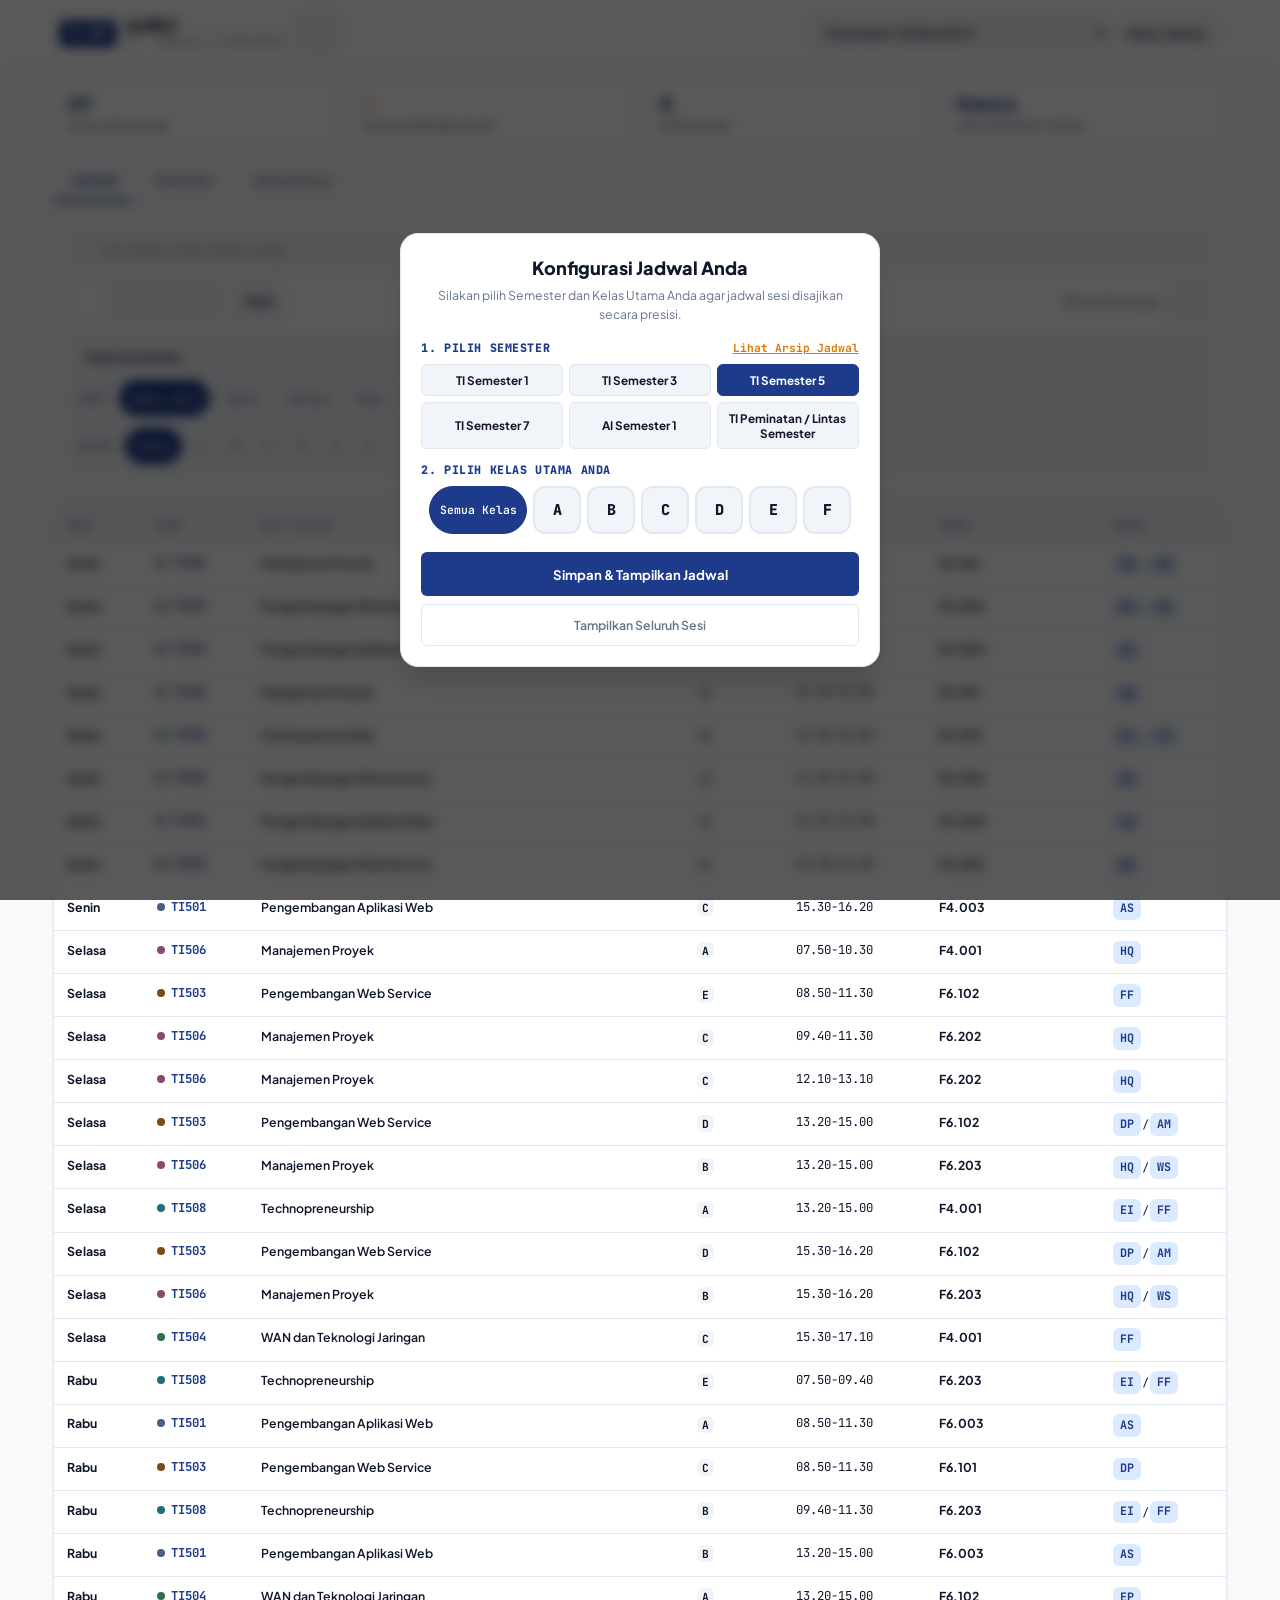
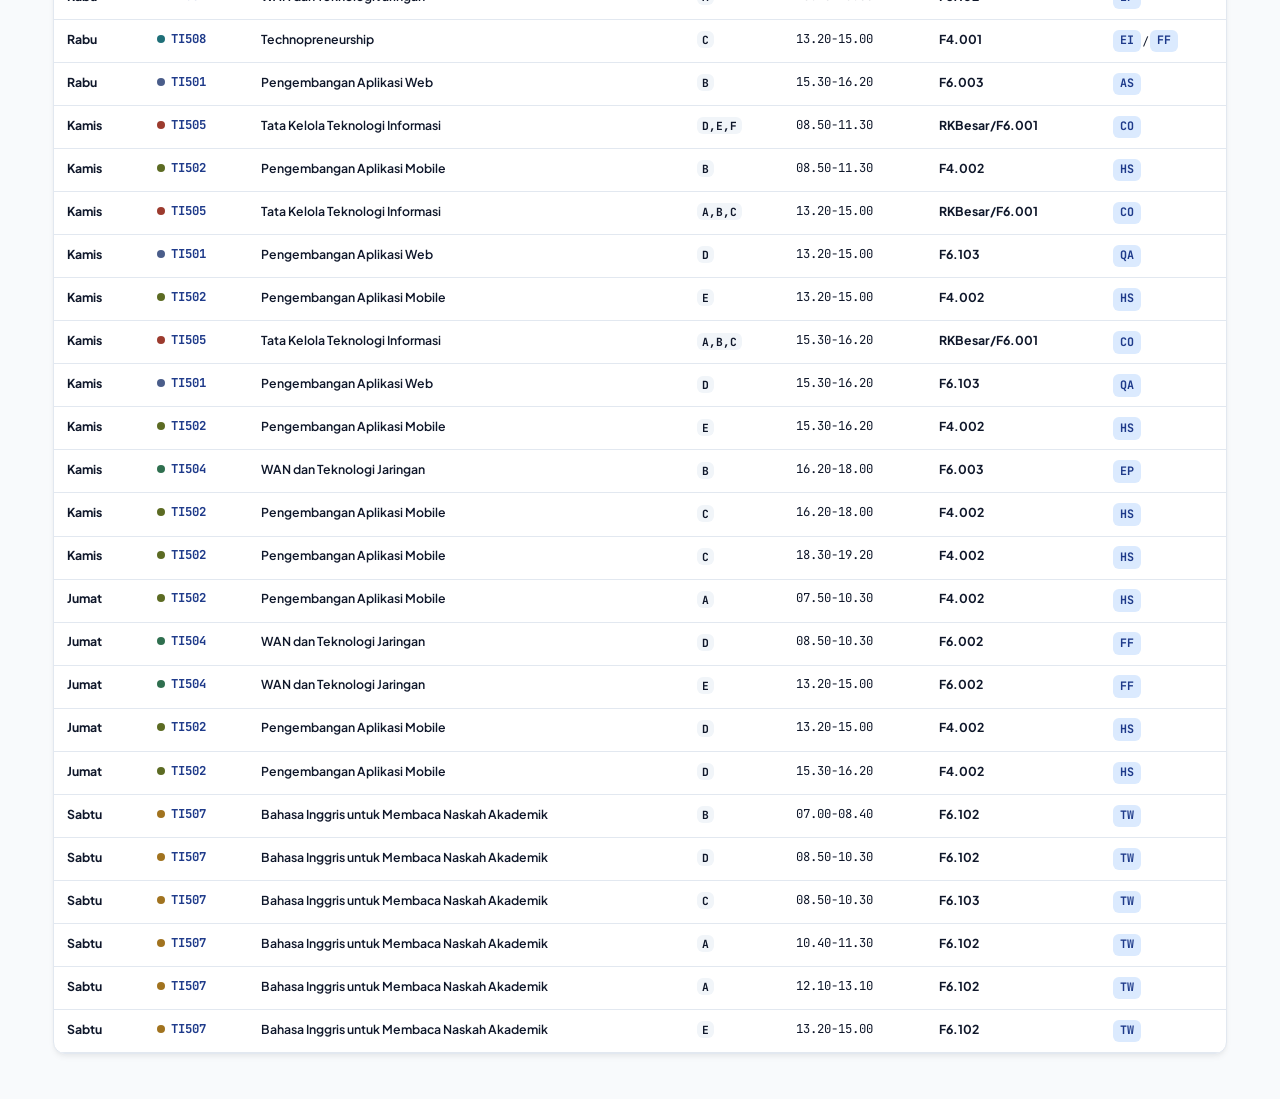
==== commit 4ef4c501: "refactor: port monolith UI to modular css/js preserving visual parity - Split backup monolith style " ====
--- a/index.html
+++ b/index.html
@@ -1,99 +1,268 @@
+
 <!DOCTYPE html>
-<html lang="id" data-style="default" data-theme="light">
+<html lang="id" data-theme="light">
 <head>
 <meta charset="UTF-8">
-<meta name="viewport" content="width=device-width, initial-scale=1.0, viewport-fit=cover">
-<meta name="description" content="Jadwal kuliah interaktif — lihat jadwal per semester, cari ruang kosong, deteksi bentrok, dan ekspor ke .ics.">
-<meta name="theme-color" content="#f6f7fb" media="(prefers-color-scheme: light)">
-<meta name="theme-color" content="#0b1020" media="(prefers-color-scheme: dark)">
-<meta property="og:title" content="Jadwal Kuliah">
-<meta property="og:description" content="Jadwal kuliah interaktif — cari, filter, ekspor.">
-<meta property="og:type" content="website">
-<title>Jadwal Kuliah</title>
-
-<script>
-  // Pre-paint: cegah flash tema sebelum CSS render
-  (function () {
-    try {
-      var p = JSON.parse(localStorage.getItem('jadkul_prefs_v2') || '{}');
-      if (p.theme) document.documentElement.dataset.theme = p.theme;
-      if (p.style) document.documentElement.dataset.style = p.style;
-    } catch (e) {}
-  })();
-</script>
-
-<link rel="stylesheet" href="css/tokens.css">
-<link rel="stylesheet" href="css/app.css">
-<link rel="manifest" href="manifest.webmanifest">
+<meta name="viewport" content="width=device-width, initial-scale=1.0, maximum-scale=1.0">
+<title>JadKul — Jadwal Pengajaran TI UMY</title>
+
+<!-- Multi-Style Google Fonts -->
+<link rel="preconnect" href="https://fonts.googleapis.com">
+<link rel="preconnect" href="https://fonts.gstatic.com" crossorigin>
+<link href="https://fonts.googleapis.com/css2?family=Cinzel:wght@500;700;800&family=Fraunces:opsz,wght@9..144,500;9..144,700;9..144,900&family=Fredoka:wght@400;500;600;700&family=Inter:wght@400;500;600;700&family=JetBrains+Mono:wght@400;500;600;700&family=Outfit:wght@400;500;600;700;800&family=Playfair+Display:ital,wght@0,600;0,700;0,800;1,600&family=Plus+Jakarta+Sans:wght@400;500;600;700;800&family=Space+Grotesk:wght@400;500;600;700&display=swap" rel="stylesheet">
+<!-- HugeIcons Stroke Rounded — single icon system -->
+<link rel="stylesheet" href="https://cdn.hugeicons.com/font/hgi-stroke-rounded.css">
+
+<link rel="stylesheet" href="css/tokens.css?v=port1">
+<link rel="stylesheet" href="css/app.css?v=port1">
+
 </head>
 <body>
-<noscript>
-  <div class="noscript">Aplikasi ini membutuhkan JavaScript untuk menampilkan jadwal.</div>
-</noscript>
-
-<div id="app" class="app" hidden>
-  <header class="app-header">
-    <div class="app-header__inner">
-      <button class="brand" id="brandBtn" aria-label="Buka menu">
-        <span class="brand__mark" aria-hidden="true">JK</span>
-        <span class="brand__text">
-          <strong id="headerTitle">Jadwal Kuliah</strong>
-          <small id="headerSubtitle">Memuat…</small>
-        </span>
+
+<!-- ═══════════════ APP HEADER ═══════════════ -->
+<header class="app-header">
+  <div class="header-inner">
+    <div class="header-row-main">
+      <div class="brand-group">
+        <div class="brand-badge">TI UMY</div>
+        <div class="brand-title-wrap">
+          <span class="brand-title" id="headerLogo">JadKul</span>
+          <span class="brand-sub" id="headerMeta">Jadwal Pengajaran TI UMY</span>
+        </div>
+      </div>
+      <div class="menu-wrap">
+        <button class="icon-btn icon-only" id="headerMoreBtn" title="Menu lainnya" aria-label="Menu lainnya"><i class="hgi-stroke hgi-more-vertical"></i></button>
+        <div class="menu-dropdown" id="headerMoreMenu">
+          <div class="menu-label">Tampilan</div>
+          <select id="styleSelect" class="select-control" title="Style Theme">
+            <option value="default">Default Style</option>
+            <option value="playful">Playful Style</option>
+            <option value="elegant">Elegant Style</option>
+            <option value="minimal">Minimal Style</option>
+            <option value="bento">Bento Style</option>
+            <option value="formal">Formal Style</option>
+            <option value="neumorphism">Neumorphism Style</option>
+            <option value="neobrutalism">Neobrutalism Style</option>
+            <option value="cyberpunk">Cyberpunk Style</option>
+            <option value="glassmorphism">Glassmorphism Style</option>
+            <option value="claymorphism">Claymorphism Style</option>
+            <option value="terminal">Retro Terminal Style</option>
+            <option value="nordic">Nordic Style</option>
+            <option value="y2k">Y2K Retro Style</option>
+            <option value="paper">Paper Journal Style</option>
+          </select>
+          <div class="theme-toggle-group" style="margin-top:0.3rem;">
+            <button class="theme-btn" data-theme="light" title="Light Mode"><i class="hgi-stroke hgi-sun-01"></i></button>
+            <button class="theme-btn" data-theme="dark" title="Dark Mode"><i class="hgi-stroke hgi-moon-01"></i></button>
+            <button class="theme-btn" data-theme="system" title="System Preference"><i class="hgi-stroke hgi-computer-phone-sync"></i></button>
+          </div>
+          <div class="menu-divider"></div>
+          <div class="menu-label">Sumber</div>
+          <a href="https://github.com/yuumuu/jadwal-kuliah" target="_blank" rel="noopener noreferrer" class="menu-item"><i class="hgi-stroke hgi-github"></i>Repository GitHub</a>
+          <a href="https://instagram.com/haidaryuum" target="_blank" rel="noopener noreferrer" class="menu-item"><i class="hgi-stroke hgi-instagram"></i>Instagram @haidaryuum</a>
+          <a href="docs/" class="menu-item"><i class="hgi-stroke hgi-book-open-01"></i>Dokumentasi</a>
+        </div>
+      </div>
+    </div>
+    <div class="header-row-sub">
+      <select id="semesterSelect" class="select-control" title="Pilih Semester"></select>
+      <button class="edit-class-btn" id="editMainClassBtn" title="Ganti kelas utama">
+        <span>Kelas: <strong id="mainClassLabel">Semua</strong></span>
+        <i class="hgi-stroke hgi-edit-02"></i>
       </button>
-      <div class="header-actions">
-        <button class="icon-btn" id="themeToggle" aria-label="Ganti tema" aria-pressed="false">
-          <svg viewBox="0 0 24 24" width="18" height="18" fill="none" stroke="currentColor" stroke-width="2" stroke-linecap="round" stroke-linejoin="round" aria-hidden="true">
-            <circle cx="12" cy="12" r="4"/><path d="M12 2v2M12 20v2M4.93 4.93l1.41 1.41M17.66 17.66l1.41 1.41M2 12h2M20 12h2M6.34 17.66l-1.41 1.41M19.07 4.93l-1.41 1.41"/>
-          </svg>
-        </button>
-        <button class="icon-btn" id="menuBtn" aria-label="Buka menu pengaturan">
-          <svg viewBox="0 0 24 24" width="18" height="18" fill="none" stroke="currentColor" stroke-width="2" stroke-linecap="round" aria-hidden="true">
-            <path d="M4 6h16M4 12h16M4 18h16"/>
-          </svg>
-        </button>
-      </div>
-    </div>
-  </header>
-
-  <main class="app-main" id="appMain">
-    <section class="now-next" id="nowNext" aria-live="polite" aria-label="Kelas sekarang dan berikutnya"></section>
-    <div class="view" id="viewRoot"></div>
-  </main>
-
-  <nav class="tabs-nav" id="tabsNav" role="tablist" aria-label="Navigasi utama"></nav>
-  <nav class="bottom-nav" id="bottomNav" role="tablist" aria-label="Navigasi utama"></nav>
-
-  <button class="fab" id="fabAi" aria-label="Tanya asisten jadwal" hidden>
-    <svg viewBox="0 0 24 24" width="22" height="22" fill="none" stroke="currentColor" stroke-width="2" stroke-linecap="round" stroke-linejoin="round" aria-hidden="true">
-      <path d="M12 3a9 9 0 0 1 9 9v3a4 4 0 0 1-4 4h-1v2a2 2 0 0 1-3.4 1.4L10 20H9a9 9 0 0 1-9-9 9 9 0 0 1 9-9Z"/>
-      <circle cx="9" cy="12" r="1.2" fill="currentColor"/><circle cx="15" cy="12" r="1.2" fill="currentColor"/>
-    </svg>
-  </button>
-</div>
-
-<div class="skeleton-app" id="skeleton" aria-hidden="true">
-  <div class="sk sk-header"></div>
-  <div class="sk sk-hero"></div>
-  <div class="sk sk-row"></div>
-  <div class="sk sk-row"></div>
-  <div class="sk sk-card"></div>
-  <div class="sk sk-card"></div>
-</div>
-
-<div class="toast-stack" id="toastStack" role="status" aria-live="polite" aria-atomic="false"></div>
-
-<div class="overlay-backdrop" id="overlayBackdrop" hidden></div>
-
-<div class="sheet" id="sheet" role="dialog" aria-modal="true" aria-labelledby="sheetTitle" hidden>
-  <div class="sheet__handle" aria-hidden="true"></div>
-  <header class="sheet__header">
-    <h2 class="sheet__title" id="sheetTitle"></h2>
-    <button class="icon-btn" id="sheetClose" aria-label="Tutup">✕</button>
-  </header>
-  <div class="sheet__body" id="sheetBody"></div>
-</div>
-
-<script type="module" src="js/app.js"></script>
+    </div>
+  </div>
+</header>
+
+<!-- ═══════════════ STAT STRIP ═══════════════ -->
+<div class="stat-container" id="statStrip">
+  <div class="stat-grid" id="statGrid"></div>
+</div>
+
+<!-- ═══════════════ MAIN APP CONTAINER ═══════════════ -->
+<main id="appMain" class="app-container">
+  <nav class="tabs-nav">
+    <button class="tab-btn active" data-tab="schedule">
+      <i class="hgi-stroke hgi-table-01"></i>
+      Jadwal
+    </button>
+    <button class="tab-btn" data-tab="calendar">
+      <i class="hgi-stroke hgi-calendar-03"></i>
+      Kalender
+    </button>
+    <button class="tab-btn" data-tab="myschedule">
+      <i class="hgi-stroke hgi-calendar-favorite-01"></i>
+      Jadwal Saya
+    </button>
+  </nav>
+
+  <!-- ── SCHEDULE PANEL ── -->
+  <section id="schedulePanel" class="view-panel active">
+    <div class="toolbar-card">  
+      <div class="search-box">
+        <span class="search-icon"><i class="hgi-stroke hgi-search-01"></i></span>
+        <input type="text" id="searchInput" placeholder="Cari matkul, kode, dosen, ruang...">
+      </div>
+      <div class="toolbar-controls-row">
+        <div class="view-subtabs" id="scheduleViewTabs">
+          <button class="view-btn active" data-view="table" title="Tampilan Tabel"><i class="hgi-stroke hgi-table-01"></i></button>
+          <button class="view-btn" data-view="grid" title="Tampilan Grid"><i class="hgi-stroke hgi-grid-view"></i></button>
+          <button class="view-btn" data-view="list" title="Tampilan Daftar"><i class="hgi-stroke hgi-menu-11"></i></button>
+          <button class="view-btn" data-view="timeline" title="Tampilan Timeline"><i class="hgi-stroke hgi-timer-01"></i></button>
+        </div>
+        <button class="icon-btn" id="scheduleFilterToggle" aria-expanded="false"><i class="hgi-stroke hgi-filter-horizontal"></i>Filter <span class="filter-badge" id="scheduleFilterBadge" style="display:none">0</span></button>
+        <div class="action-menu-row">
+          <span id="scheduleCount" style="font-size:0.76rem;color:var(--text-muted);font-weight:600;">0 sesi</span>
+          <div class="menu-wrap">
+            <button class="icon-btn icon-only" id="scheduleActionsBtn" title="Aksi lainnya" aria-label="Aksi lainnya"><i class="hgi-stroke hgi-more-vertical"></i></button>
+            <div class="menu-dropdown" id="scheduleActionsMenu">
+              <button class="menu-item" id="printScheduleBtn"><i class="hgi-stroke hgi-printer"></i>Cetak / PDF</button>
+              <button class="menu-item" id="copySummaryBtn"><i class="hgi-stroke hgi-copy-01"></i>Salin Ringkasan</button>
+            </div>
+          </div>
+        </div>
+      </div>
+      <details class="filter-details" id="scheduleFilterDetails">
+        <summary><i class="hgi-stroke hgi-filter-horizontal"></i>Filter hari & kelas <span class="filter-badge" id="scheduleFilterBadge2" style="display:none">0</span></summary>
+        <div class="filter-details-body">
+          <div class="filter-group">
+            <span class="filter-label">Hari:</span>
+            <div class="chip-group" id="dayFilter"></div>
+          </div>
+          <div class="filter-group">
+            <span class="filter-label">Kelas:</span>
+            <div class="chip-group" id="classFilter"></div>
+          </div>
+        </div>
+      </details>
+    </div>
+
+    <div class="print-header">
+      <h2 id="printTitle">Jadwal Kuliah Teknologi Informasi UMY</h2>
+      <p id="printMeta">Semester Gasal 2026/2027</p>
+    </div>
+
+    <div id="scheduleContainer"></div>
+  </section>
+
+  <!-- ── CALENDAR PANEL ── -->
+  <section id="calendarPanel" class="view-panel">
+    <div class="toolbar-card">
+      <div class="toolbar-controls-row">
+        <div class="cal-nav-title" id="calCurrentMonthLabel" style="font-weight:800;font-size:0.85rem;">Bulan Semester</div>
+        <div class="action-menu-row">
+          <button class="icon-btn icon-only" id="calPrevBtn" title="Bulan sebelumnya" aria-label="Bulan sebelumnya"><i class="hgi-stroke hgi-arrow-left-01"></i></button>
+          <button class="icon-btn" id="calTodayBtn">Bulan Ini</button>
+          <button class="icon-btn icon-only" id="calNextBtn" title="Bulan berikutnya" aria-label="Bulan berikutnya"><i class="hgi-stroke hgi-arrow-right-01"></i></button>
+          <div class="menu-wrap">
+            <button class="icon-btn icon-only" id="calActionsBtn" title="Opsi kalender" aria-label="Opsi kalender"><i class="hgi-stroke hgi-more-vertical"></i></button>
+            <div class="menu-dropdown" id="calActionsMenu">
+              <button class="menu-item" id="calAllBtn"><i class="hgi-stroke hgi-calendar-03"></i>Semua Bulan</button>
+            </div>
+          </div>
+        </div>
+      </div>
+      <details class="filter-details" id="calFilterDetails">
+        <summary><i class="hgi-stroke hgi-filter-horizontal"></i>Filter kelas kalender</summary>
+        <div class="filter-details-body">
+          <div class="filter-group">
+            <span class="filter-label">Kelas:</span>
+            <div class="chip-group" id="classFilterCal"></div>
+          </div>
+        </div>
+      </details>
+    </div>
+
+    <div id="calendarContainer"></div>
+  </section>
+
+  <!-- ── JADWAL SAYA PANEL (BARU) ── -->
+  <section id="myschedulePanel" class="view-panel">
+    <div class="toolbar-card">
+      <button class="btn-primary-action" id="editMyClassesBtn"><i class="hgi-stroke hgi-settings-01"></i>Atur Kelas per Matkul</button>
+      <div class="toolbar-controls-row">
+        <span id="myScheduleCount" style="font-size:0.76rem;color:var(--text-muted);font-weight:600;">0 sesi</span>
+        <div class="action-menu-row">
+          <div class="menu-wrap">
+            <button class="icon-btn icon-only" id="myScheduleActionsBtn" title="Aksi lainnya" aria-label="Aksi lainnya"><i class="hgi-stroke hgi-more-vertical"></i></button>
+            <div class="menu-dropdown" id="myScheduleActionsMenu">
+              <button class="menu-item" id="printMyScheduleBtn"><i class="hgi-stroke hgi-printer"></i>Cetak / PDF</button>
+              <button class="menu-item" id="copyMyScheduleSummaryBtn"><i class="hgi-stroke hgi-copy-01"></i>Salin Ringkasan</button>
+              <div class="menu-divider"></div>
+              <button class="menu-item" id="resetMyClassesBtn"><i class="hgi-stroke hgi-delete-02"></i>Reset Pilihan</button>
+            </div>
+          </div>
+        </div>
+      </div>
+    </div>
+
+    <div class="print-header">
+      <h2 id="printMyTitle">Jadwal Saya — Teknologi Informasi UMY</h2>
+      <p id="printMyMeta">Semester Gasal 2026/2027</p>
+    </div>
+
+    <div id="myScheduleContainer"></div>
+  </section>
+</main>
+
+<!-- ═══════════════ UNIFIED WELCOME / POP-UP MODAL (REQS 1 & 5) ═══════════════ -->
+<div id="welcomeModal" class="modal-overlay" style="display:none">
+  <div class="modal-card">
+    <h3 class="modal-title">Konfigurasi Jadwal Anda</h3>
+    <p class="modal-desc">Silakan pilih Semester dan Kelas Utama Anda agar jadwal sesi disajikan secara presisi.</p>
+    
+    <div class="modal-section-title">
+      <span>1. Pilih Semester</span>
+      <button class="archive-toggle-btn" id="modalArchiveToggleBtn">Lihat Arsip Jadwal</button>
+    </div>
+    
+    <!-- Active Semesters Grid -->
+    <div class="modal-grid-options" id="modalSemOptionsActive"></div>
+
+    <!-- Archive Semesters Grid (Collapsible) -->
+    <div id="modalSemOptionsArchiveWrap" style="display:none; margin-bottom:0.85rem; background:var(--bg-subtle); padding:0.6rem; border-radius:var(--radius-sm); border:1px dashed var(--border-strong);">
+      <div style="font-size:0.72rem; font-weight:700; color:var(--text-muted); margin-bottom:0.4rem; font-family:var(--font-mono);">📁 ARSIP JADWAL (LAMA):</div>
+      <div class="modal-grid-options" id="modalSemOptionsArchive" style="margin-bottom:0;"></div>
+    </div>
+
+    <div class="modal-section-title">2. Pilih Kelas Utama Anda</div>
+    <div class="modal-chip-grid" id="modalClassChips"></div>
+
+    <button class="btn-primary" id="welcomeModalSave">Simpan & Tampilkan Jadwal</button>
+    <button class="btn-secondary" id="welcomeModalSkip">Tampilkan Seluruh Sesi</button>
+  </div>
+</div>
+
+<!-- ═══════════════ JADWAL SAYA: MODAL PILIH KELAS PER MATKUL (BARU) ═══════════════ -->
+<div id="myClassesModal" class="modal-overlay" style="display:none">
+  <div class="modal-card">
+    <h3 class="modal-title">Atur Kelas per Mata Kuliah</h3>
+    <p class="modal-desc">Pilih kelas yang Anda ambil untuk masing-masing mata kuliah. Setiap matkul bisa punya kelas yang berbeda.</p>
+    <div class="modal-matkul-list" id="myClassesMatkulList"></div>
+    <button class="btn-primary" id="myClassesModalSave">Simpan</button>
+    <button class="btn-secondary" id="myClassesModalClose">Tutup</button>
+  </div>
+</div>
+
+<!-- ═══════════════ DATE DETAIL MODAL ═══════════════ -->
+<div id="dateDetailModal" class="modal-overlay" style="display:none">
+  <div class="modal-card">
+    <h3 class="modal-title" id="dateModalTitle">Detail Tanggal</h3>
+    <div id="dateModalContent" style="margin-top: 0.85rem;"></div>
+    <button class="btn-secondary" style="margin-top: 1rem;" onclick="document.getElementById('dateDetailModal').style.display='none'">Tutup</button>
+  </div>
+</div>
+
+<!-- ═══════════════ LECTURER DETAIL MODAL (POIN 5) ═══════════════ -->
+<div id="lecturerModal" class="modal-overlay" style="display:none">
+  <div class="modal-card">
+    <h3 class="modal-title" id="lecturerModalTitle">Detail Pengampu Dosen</h3>
+    <div id="lecturerModalContent" style="margin-top: 0.85rem;"></div>
+    <button class="btn-secondary" style="margin-top: 1rem;" onclick="document.getElementById('lecturerModal').style.display='none'">Tutup</button>
+  </div>
+</div>
+
+
+<script src="js/app.js?v=port1" defer></script>
 </body>
-</html>+</html>
--- a/css/tokens.css
+++ b/css/tokens.css
@@ -1,206 +1,551 @@
-/* ============================================================
-   Design Tokens — jadwal-kuliah
-   ============================================================ */
-
+
+/* ═══════════════════════════════════════════════════════════════
+   DESIGN SYSTEM & MOBILE-FIRST TOKENS
+   ═══════════════════════════════════════════════════════════════ */
+
+/* 1. DEFAULT STYLE (Plus Jakarta Sans — Clean & Modern) */
 :root {
-  color-scheme: light dark;
-
-  /* Spacing */
-  --sp-1: .25rem; --sp-2: .5rem; --sp-3: .75rem; --sp-4: 1rem;
-  --sp-5: 1.25rem; --sp-6: 1.5rem; --sp-8: 2rem; --sp-10: 2.5rem; --sp-12: 3rem;
-
-  /* Radius */
-  --r-sm: 6px; --r-md: 12px; --r-lg: 20px; --r-xl: 28px; --r-full: 9999px;
-
-  /* Typography */
-  --font-sans: -apple-system, BlinkMacSystemFont, "Segoe UI", Roboto, "Helvetica Neue", Arial, sans-serif;
-  --font-mono: ui-monospace, "SF Mono", Menlo, Monaco, "Cascadia Code", "Roboto Mono", Consolas, monospace;
-  --font-display: var(--font-sans);
-
-  --fs-xs: .75rem; --fs-sm: .8125rem; --fs-base: .9375rem; --fs-md: 1rem;
-  --fs-lg: 1.125rem; --fs-xl: 1.25rem; --fs-2xl: 1.5rem; --fs-3xl: 1.875rem;
-
-  --fw-normal: 400; --fw-medium: 500; --fw-semibold: 600; --fw-bold: 700;
-  --lh-tight: 1.25; --lh-normal: 1.5; --lh-relaxed: 1.625;
-
-  /* Motion */
-  --dur-fast: 120ms; --dur-base: 200ms; --dur-slow: 320ms;
-  --ease: cubic-bezier(.4,0,.2,1);
-  --ease-out: cubic-bezier(0,0,.2,1);
-  --ease-spring: cubic-bezier(.34,1.56,.64,1);
-
-  /* Layout */
-  --header-h: 3.75rem;
-  --tabs-h: 3rem;
-  --bottom-nav-h: 4.25rem;
-  --content-max: 74rem;
-  --safe-top: env(safe-area-inset-top, 0px);
-  --safe-bottom: env(safe-area-inset-bottom, 0px);
-  --safe-left: env(safe-area-inset-left, 0px);
-  --safe-right: env(safe-area-inset-right, 0px);
-
-  /* Z-index */
-  --z-header: 100; --z-tabs: 90; --z-bottom-nav: 100;
-  --z-fab: 90; --z-overlay: 500; --z-toast: 900;
-}
-
-/* ============================================================
-   Style: Default (light + dark)
-   ============================================================ */
-
-[data-style="default"] {
-  --bg: #f6f7fb; --bg-elev: #ffffff; --bg-sunken: #eef0f6; --bg-hover: #f0f2f8;
-  --surface: #ffffff; --surface-2: #f8f9fc; --surface-3: #eef1f7;
-  --border: #e2e5ee; --border-strong: #cdd2e0;
-  --text: #0f172a; --text-2: #475569; --text-3: #94a3b8; --text-inv: #ffffff;
-  --primary: #4f46e5; --primary-hover: #4338ca; --primary-soft: #eef2ff;
-  --primary-deep: #3730a3; --primary-text: #ffffff;
-  --accent: #06b6d4; --accent-light: #cffafe; --accent-text: #0e7490;
-  --success: #10b981; --success-soft: #d1fae5;
-  --warning: #f59e0b; --warning-soft: #fef3c7;
-  --danger: #ef4444; --danger-soft: #fee2e2;
-  --info: #3b82f6; --info-soft: #dbeafe;
-  --shadow-1: 0 1px 2px rgba(15,23,42,.06);
-  --shadow-2: 0 2px 8px rgba(15,23,42,.08);
-  --shadow-3: 0 8px 24px rgba(15,23,42,.12);
-  --shadow-4: 0 16px 48px rgba(15,23,42,.18);
-}
-
-[data-style="default"][data-theme="dark"] {
-  --bg: #0b1020; --bg-elev: #131a2e; --bg-sunken: #080d1c; --bg-hover: #1a2238;
-  --surface: #131a2e; --surface-2: #1a2238; --surface-3: #222c47;
-  --border: #26304a; --border-strong: #38456a;
-  --text: #e8ecf6; --text-2: #a5b0cc; --text-3: #6b7899; --text-inv: #0f172a;
-  --primary: #818cf8; --primary-hover: #a5b4fc; --primary-soft: #1e1b4b;
-  --primary-deep: #c7d2fe; --primary-text: #0f172a;
-  --accent: #22d3ee; --accent-light: #164e63; --accent-text: #67e8f9;
-  --success: #34d399; --success-soft: #064e3b;
-  --warning: #fbbf24; --warning-soft: #78350f;
-  --danger: #f87171; --danger-soft: #7f1d1d;
-  --info: #60a5fa; --info-soft: #1e3a8a;
-  --shadow-1: 0 1px 2px rgba(0,0,0,.4);
-  --shadow-2: 0 2px 8px rgba(0,0,0,.5);
-  --shadow-3: 0 8px 24px rgba(0,0,0,.6);
-  --shadow-4: 0 16px 48px rgba(0,0,0,.7);
-}
-
-/* ============================================================
-   Style: Terminal
-   ============================================================ */
-
+  --font-body: 'Plus Jakarta Sans', system-ui, -apple-system, sans-serif;
+  --font-heading: 'Plus Jakarta Sans', system-ui, -apple-system, sans-serif;
+  --font-mono: 'JetBrains Mono', monospace;
+
+  --bg-main: #f8fafc;
+  --bg-card: #ffffff;
+  --bg-subtle: #f1f5f9;
+  --bg-hover: #e2e8f0;
+
+  --border-color: #e2e8f0;
+  --border-strong: #cbd5e1;
+
+  --text-main: #0f172a;
+  --text-muted: #64748b;
+  --text-inverse: #ffffff;
+
+  --primary: #1e3a8a;
+  --primary-deep: #1e293b;
+  --primary-light: #dbeafe;
+  --primary-text: #1e40af;
+
+  --accent: #d97706;
+  --accent-light: #fef3c7;
+  --accent-text: #92400e;
+
+  --success: #059669;
+  --success-light: #d1fae5;
+  --danger: #dc2626;
+  --danger-light: #fee2e2;
+
+  --radius-sm: 6px;
+  --radius-md: 12px;
+  --radius-lg: 18px;
+  --radius-full: 9999px;
+
+  --card-padding: 1rem;
+  --card-gap: 0.85rem;
+  --button-padding: 0.45rem 0.8rem;
+
+  --shadow-sm: 0 1px 2px 0 rgba(0, 0, 0, 0.05);
+  --shadow-card: 0 4px 6px -1px rgba(0, 0, 0, 0.05), 0 2px 4px -1px rgba(0, 0, 0, 0.03);
+  --shadow-hover: 0 10px 15px -3px rgba(0, 0, 0, 0.08);
+  --shadow-modal: 0 20px 25px -5px rgba(0, 0, 0, 0.15);
+
+  --transition-main: 0.25s cubic-bezier(0.4, 0, 0.2, 1);
+  --hover-transform: translateY(-2px);
+}
+
+/* Dark Theme Base */
+[data-theme="dark"] {
+  --bg-main: #0b0f19;
+  --bg-card: #151c2c;
+  --bg-subtle: #1e293b;
+  --bg-hover: #334155;
+
+  --border-color: #1e293b;
+  --border-strong: #334155;
+
+  --text-main: #f8fafc;
+  --text-muted: #94a3b8;
+  --text-inverse: #0f172a;
+
+  --primary: #3b82f6;
+  --primary-deep: #1d4ed8;
+  --primary-light: rgba(59, 130, 246, 0.15);
+  --primary-text: #60a5fa;
+
+  --accent: #f59e0b;
+  --accent-light: rgba(245, 158, 11, 0.15);
+  --accent-text: #fbbf24;
+
+  --success: #10b981;
+  --success-light: rgba(16, 185, 129, 0.15);
+  --danger: #ef4444;
+  --danger-light: rgba(239, 68, 68, 0.15);
+
+  --shadow-sm: 0 1px 2px 0 rgba(0, 0, 0, 0.3);
+  --shadow-card: 0 4px 6px -1px rgba(0, 0, 0, 0.4);
+  --shadow-hover: 0 10px 15px -3px rgba(0, 0, 0, 0.5);
+}
+
+/* 2. PLAYFUL STYLE */
+[data-style="playful"] {
+  --font-body: 'Fredoka', cursive, sans-serif;
+  --font-heading: 'Fredoka', cursive, sans-serif;
+  --radius-sm: 10px; --radius-md: 18px; --radius-lg: 26px;
+  --bg-main: #fdf2f8; --bg-card: #ffffff; --bg-subtle: #fce7f3; --bg-hover: #fbcfe8;
+  --border-color: #fbcfe8; --border-strong: #f472b6;
+  --text-main: #831843; --text-muted: #be185d; --text-inverse: #ffffff;
+  --primary: #ec4899; --primary-light: #fce7f3; --primary-text: #db2777;
+}
+[data-theme="dark"][data-style="playful"] {
+  --bg-main: #180914;
+  --bg-card: #251221;
+  --bg-subtle: #361a30;
+  --bg-hover: #482341;
+  --border-color: #361a30;
+  --border-strong: #482341;
+  --text-main: #fdf2f8;
+  --text-muted: #f472b6;
+  --text-inverse: #180914;
+  --primary: #f472b6;
+  --primary-light: rgba(244, 114, 182, 0.18);
+  --primary-text: #fbcfe8;
+}
+
+/* 3. ELEGANT STYLE */
+[data-style="elegant"] {
+  --font-body: 'Fraunces', Georgia, serif;
+  --font-heading: 'Playfair Display', serif;
+  --radius-sm: 4px; --radius-md: 8px; --radius-lg: 14px;
+  --bg-main: #fbf9f5; --bg-card: #ffffff; --bg-subtle: #f3efe6; --bg-hover: #e8e2d4;
+  --border-color: #e2dacd; --border-strong: #c8bcab;
+  --text-main: #1e293b; --text-muted: #64748b; --text-inverse: #ffffff;
+  --primary: #334155; --primary-light: #f1f5f9; --primary-text: #1e293b;
+  --accent: #b45309; --accent-light: #fef3c7; --accent-text: #78350f;
+}
+[data-theme="dark"][data-style="elegant"] {
+  --bg-main: #0c1017;
+  --bg-card: #151b26;
+  --bg-subtle: #1e2636;
+  --bg-hover: #2a3449;
+  --border-color: #1e2636;
+  --border-strong: #2a3449;
+  --text-main: #f8fafc;
+  --text-muted: #94a3b8;
+  --text-inverse: #0c1017;
+  --primary: #cbd5e1;
+  --primary-light: rgba(203, 213, 225, 0.12);
+  --primary-text: #f1f5f9;
+  --accent: #f59e0b;
+  --accent-light: rgba(245, 158, 11, 0.15);
+  --accent-text: #fbbf24;
+}
+
+/* 4. MINIMAL STYLE */
+[data-style="minimal"] {
+  --font-body: 'Space Grotesk', sans-serif;
+  --font-heading: 'Space Grotesk', sans-serif;
+  --radius-sm: 0px; --radius-md: 0px; --radius-lg: 0px; --radius-full: 0px;
+  --shadow-sm: none; --shadow-card: none; --shadow-hover: none;
+  --bg-main: #f8fafc; --bg-card: #ffffff; --bg-subtle: #f1f5f9; --bg-hover: #e2e8f0;
+  --border-color: #cbd5e1; --border-strong: #94a3b8;
+  --text-main: #0f172a; --text-muted: #475569; --text-inverse: #ffffff;
+  --primary: #0f172a; --primary-light: #f1f5f9; --primary-text: #0f172a;
+}
+[data-theme="dark"][data-style="minimal"] {
+  --bg-main: #090d16;
+  --bg-card: #111827;
+  --bg-subtle: #1f2937;
+  --bg-hover: #374151;
+  --border-color: #1f2937;
+  --border-strong: #374151;
+  --text-main: #f9fafb;
+  --text-muted: #9ca3af;
+  --text-inverse: #090d16;
+  --primary: #f3f4f6;
+  --primary-deep: #e5e7eb;
+  --primary-light: #1f2937;
+  --primary-text: #60a5fa;
+  --accent: #f59e0b;
+  --accent-light: rgba(245, 158, 11, 0.2);
+  --accent-text: #fbbf24;
+}
+
+/* 5. BENTO STYLE */
+[data-style="bento"] {
+  --font-body: 'Outfit', sans-serif;
+  --font-heading: 'Outfit', sans-serif;
+  --radius-sm: 12px; --radius-md: 20px; --radius-lg: 28px;
+  --bg-main: #f1f5f9; --bg-card: #ffffff; --bg-subtle: #e2e8f0; --bg-hover: #cbd5e1;
+  --border-color: #e2e8f0; --border-strong: #cbd5e1;
+  --text-main: #1e293b; --text-muted: #64748b; --text-inverse: #ffffff;
+  --primary: #4f46e5; --primary-light: #e0e7ff; --primary-text: #4338ca;
+}
+[data-theme="dark"][data-style="bento"] {
+  --bg-main: #0b0f19;
+  --bg-card: #151c2c;
+  --bg-subtle: #1e293b;
+  --bg-hover: #2d3b54;
+  --border-color: #1e293b;
+  --border-strong: #334155;
+  --text-main: #f8fafc;
+  --text-muted: #94a3b8;
+  --text-inverse: #0f172a;
+  --primary: #818cf8;
+  --primary-light: rgba(129, 140, 248, 0.15);
+  --primary-text: #a5b4fc;
+}
+
+/* 6. FORMAL STYLE */
+[data-style="formal"] {
+  --font-body: 'Inter', sans-serif;
+  --font-heading: 'Cinzel', serif;
+  --radius-sm: 4px; --radius-md: 6px; --radius-lg: 10px;
+  --bg-main: #f8fafc; --bg-card: #ffffff; --bg-subtle: #f1f5f9; --bg-hover: #e2e8f0;
+  --border-color: #cbd5e1; --border-strong: #94a3b8;
+  --text-main: #0f172a; --text-muted: #475569; --text-inverse: #ffffff;
+  --primary: #0369a1; --primary-light: #e0f2fe; --primary-text: #0284c7;
+}
+[data-theme="dark"][data-style="formal"] {
+  --bg-main: #0a1120;
+  --bg-card: #111e36;
+  --bg-subtle: #1b2a47;
+  --bg-hover: #263859;
+  --border-color: #1e2e4a;
+  --border-strong: #2e4368;
+  --text-main: #f0f6ff;
+  --text-muted: #94a3b8;
+  --text-inverse: #0a1120;
+  --primary: #38bdf8;
+  --primary-deep: #0284c7;
+  --primary-light: rgba(56, 189, 248, 0.15);
+  --primary-text: #7dd3fc;
+}
+
+/* 7. NEUMORPHISM STYLE */
+[data-style="neumorphism"] {
+  --font-body: 'Plus Jakarta Sans', sans-serif;
+  --font-heading: 'Outfit', sans-serif;
+  --radius-sm: 10px; --radius-md: 16px; --radius-lg: 24px; --radius-full: 50px;
+  --bg-main: #e0e5ec;
+  --bg-card: #e0e5ec;
+  --bg-subtle: #e0e5ec;
+  --bg-hover: #d1d9e6;
+  --border-color: transparent;
+  --border-strong: #d1d9e6;
+  --shadow-sm: 3px 3px 6px #b8b9be, -3px -3px 6px #ffffff;
+  --shadow-card: 6px 6px 14px #b8b9be, -6px -6px 14px #ffffff;
+  --shadow-hover: 9px 9px 18px #b8b9be, -9px -9px 18px #ffffff;
+  --primary: #3b82f6; --primary-light: rgba(59, 130, 246, 0.15); --primary-text: #1d4ed8;
+  --text-main: #2d3748; --text-muted: #718096; --text-inverse: #ffffff;
+}
+[data-theme="dark"][data-style="neumorphism"] {
+  --bg-main: #181d28;
+  --bg-card: #181d28;
+  --bg-subtle: #181d28;
+  --bg-hover: #222938;
+  --border-color: transparent;
+  --border-strong: #222938;
+  --text-main: #f1f5f9;
+  --text-muted: #94a3b8;
+  --text-inverse: #0f172a;
+  --shadow-sm: 3px 3px 6px #10131b, -3px -3px 6px #202735;
+  --shadow-card: 6px 6px 14px #10131b, -6px -6px 14px #202735;
+  --shadow-hover: 9px 9px 18px #10131b, -9px -9px 18px #202735;
+  --primary: #60a5fa; --primary-light: rgba(96, 165, 250, 0.15); --primary-text: #93c5fd;
+}
+
+/* 8. NEOBRUTALISM STYLE */
+[data-style="neobrutalism"] {
+  --font-body: 'Fredoka', 'Space Grotesk', sans-serif;
+  --font-heading: 'Fredoka', 'Space Grotesk', sans-serif;
+  --radius-sm: 6px; --radius-md: 10px; --radius-lg: 16px; --radius-full: 9999px;
+  --bg-main: #fffbeb;
+  --bg-card: #ffffff;
+  --bg-subtle: #fef08a;
+  --bg-hover: #fde047;
+  --border-color: #000000;
+  --border-strong: #000000;
+  --shadow-sm: 3px 3px 0px #000000;
+  --shadow-card: 5px 5px 0px #000000;
+  --shadow-hover: 7px 7px 0px #000000;
+  --primary: #ff5e7e;
+  --primary-deep: #e11d48;
+  --primary-light: #fef08a;
+  --primary-text: #000000;
+  --text-main: #000000;
+  --text-muted: #1f2937;
+  --text-inverse: #ffffff;
+  --accent: #06b6d4;
+  --accent-light: #cff4fc;
+  --accent-text: #000000;
+}
+[data-theme="dark"][data-style="neobrutalism"] {
+  --bg-main: #121212;
+  --bg-card: #1e1e1e;
+  --bg-subtle: #2d2d2d;
+  --bg-hover: #3d3d3d;
+  --border-color: #facc15;
+  --border-strong: #facc15;
+  --shadow-sm: 3px 3px 0px #facc15;
+  --shadow-card: 5px 5px 0px #facc15;
+  --shadow-hover: 7px 7px 0px #facc15;
+  --text-main: #ffffff;
+  --text-muted: #fef08a;
+  --text-inverse: #000000;
+  --primary: #facc15;
+  --primary-deep: #eab308;
+  --primary-light: #2d2d2d;
+  --primary-text: #ffffff;
+  --accent: #38bdf8;
+  --accent-light: #1e293b;
+  --accent-text: #38bdf8;
+}
+
+/* 9. CYBERPUNK STYLE */
+[data-style="cyberpunk"] {
+  --font-body: 'JetBrains Mono', monospace;
+  --font-heading: 'JetBrains Mono', monospace;
+  --radius-sm: 2px; --radius-md: 4px; --radius-lg: 8px; --radius-full: 4px;
+  --bg-main: #0a0a12;
+  --bg-card: #121220;
+  --bg-subtle: #1a1a2e;
+  --bg-hover: #252542;
+  --border-color: #00f0ff;
+  --border-strong: #ff007f;
+  --shadow-sm: 0 0 6px rgba(0, 240, 255, 0.4);
+  --shadow-card: 0 0 12px rgba(0, 240, 255, 0.3), inset 0 0 8px rgba(255, 0, 127, 0.15);
+  --shadow-hover: 0 0 18px rgba(255, 0, 127, 0.6);
+  --text-main: #00f0ff;
+  --text-muted: #ff77c6;
+  --text-inverse: #0a0a12;
+  --primary: #ff007f;
+  --primary-deep: #d8006c;
+  --primary-light: rgba(255, 0, 127, 0.2);
+  --primary-text: #00f0ff;
+  --accent: #ffe600;
+  --accent-light: rgba(255, 230, 0, 0.2);
+  --accent-text: #ffe600;
+}
+[data-theme="dark"][data-style="cyberpunk"] {
+  --bg-main: #050508;
+  --bg-card: #0d0d16;
+  --bg-subtle: #151522;
+  --bg-hover: #222234;
+  --border-color: #00f0ff;
+  --border-strong: #ff007f;
+  --shadow-sm: 0 0 8px rgba(0, 240, 255, 0.5);
+  --shadow-card: 0 0 15px rgba(0, 240, 255, 0.4), inset 0 0 10px rgba(255, 0, 127, 0.2);
+  --shadow-hover: 0 0 22px rgba(255, 0, 127, 0.7);
+  --text-main: #00f0ff;
+  --text-muted: #f472b6;
+  --text-inverse: #050508;
+  --primary: #ff007f;
+  --primary-deep: #d8006c;
+  --primary-light: rgba(255, 0, 127, 0.25);
+  --primary-text: #00f0ff;
+}
+
+/* 10. GLASSMORPHISM STYLE */
+[data-style="glassmorphism"] {
+  --font-body: 'Plus Jakarta Sans', sans-serif;
+  --font-heading: 'Outfit', sans-serif;
+  --radius-sm: 12px; --radius-md: 20px; --radius-lg: 28px; --radius-full: 9999px;
+  --bg-main: linear-gradient(135deg, #e0c3fc 0%, #8ec5fc 100%);
+  --bg-card: rgba(255, 255, 255, 0.65);
+  --bg-subtle: rgba(255, 255, 255, 0.45);
+  --bg-hover: rgba(255, 255, 255, 0.85);
+  --border-color: rgba(255, 255, 255, 0.7);
+  --border-strong: rgba(255, 255, 255, 0.9);
+  --shadow-sm: 0 4px 16px 0 rgba(31, 38, 135, 0.1);
+  --shadow-card: 0 8px 32px 0 rgba(31, 38, 135, 0.15);
+  --shadow-hover: 0 12px 40px 0 rgba(31, 38, 135, 0.22);
+  --primary: #6366f1; --primary-light: rgba(99, 102, 241, 0.15); --primary-text: #4338ca;
+  --text-main: #1e1b4b; --text-muted: #4338ca; --text-inverse: #ffffff;
+}
+[data-theme="dark"][data-style="glassmorphism"] {
+  --bg-main: linear-gradient(135deg, #0f172a 0%, #1e1b4b 50%, #311042 100%);
+  --bg-card: rgba(30, 41, 59, 0.7);
+  --bg-subtle: rgba(30, 41, 59, 0.5);
+  --bg-hover: rgba(51, 65, 85, 0.85);
+  --border-color: rgba(255, 255, 255, 0.15);
+  --border-strong: rgba(255, 255, 255, 0.3);
+  --shadow-card: 0 8px 32px 0 rgba(0, 0, 0, 0.5);
+  --text-main: #f8fafc;
+  --text-muted: #cbd5e1;
+  --text-inverse: #0f172a;
+  --primary: #818cf8;
+  --primary-light: rgba(129, 140, 248, 0.2);
+  --primary-text: #a5b4fc;
+}
+
+/* 11. CLAYMORPHISM STYLE */
+[data-style="claymorphism"] {
+  --font-body: 'Plus Jakarta Sans', sans-serif;
+  --font-heading: 'Outfit', sans-serif;
+  --radius-sm: 14px; --radius-md: 22px; --radius-lg: 30px; --radius-full: 9999px;
+  --bg-main: #f0f4f8;
+  --bg-card: #ffffff;
+  --bg-subtle: #e2e8f0;
+  --bg-hover: #cbd5e1;
+  --border-color: transparent;
+  --border-strong: transparent;
+  --shadow-sm: 4px 4px 10px rgba(166, 180, 200, 0.5), inset -3px -3px 6px rgba(0, 0, 0, 0.05), inset 3px 3px 6px rgba(255, 255, 255, 0.8);
+  --shadow-card: 8px 8px 20px rgba(166, 180, 200, 0.6), inset -4px -4px 8px rgba(0, 0, 0, 0.05), inset 4px 4px 8px rgba(255, 255, 255, 0.9);
+  --shadow-hover: 12px 12px 28px rgba(166, 180, 200, 0.7), inset -4px -4px 8px rgba(0, 0, 0, 0.05), inset 4px 4px 8px rgba(255, 255, 255, 0.95);
+  --primary: #ec4899; --primary-light: #fce7f3; --primary-text: #be185d;
+  --text-main: #1e293b; --text-muted: #64748b; --text-inverse: #ffffff;
+}
+[data-theme="dark"][data-style="claymorphism"] {
+  --bg-main: #1a1e2e;
+  --bg-card: #24293e;
+  --bg-subtle: #2d344d;
+  --bg-hover: #37405e;
+  --border-color: transparent;
+  --border-strong: transparent;
+  --shadow-sm: 4px 4px 12px rgba(15, 17, 26, 0.8), inset -3px -3px 6px rgba(0, 0, 0, 0.3), inset 3px 3px 6px rgba(255, 255, 255, 0.05);
+  --shadow-card: 8px 8px 22px rgba(15, 17, 26, 0.9), inset -4px -4px 8px rgba(0, 0, 0, 0.4), inset 4px 4px 8px rgba(255, 255, 255, 0.08);
+  --shadow-hover: 12px 12px 30px rgba(15, 17, 26, 0.95), inset -4px -4px 8px rgba(0, 0, 0, 0.4), inset 4px 4px 8px rgba(255, 255, 255, 0.1);
+  --text-main: #f1f5f9;
+  --text-muted: #94a3b8;
+  --text-inverse: #0f172a;
+  --primary: #f472b6;
+  --primary-light: rgba(244, 114, 182, 0.2);
+  --primary-text: #fbcfe8;
+}
+
+/* 12. RETRO TERMINAL STYLE */
 [data-style="terminal"] {
-  --font-display: var(--font-mono); --font-sans: var(--font-mono);
-  --bg: #0a0e0a; --bg-elev: #0f140f; --bg-sunken: #050805; --bg-hover: #141a14;
-  --surface: #0f140f; --surface-2: #131a13; --surface-3: #1a221a;
-  --border: #1f2a1f; --border-strong: #2d3d2d;
-  --text: #b8f0b8; --text-2: #7dab7d; --text-3: #4d6b4d; --text-inv: #0a0e0a;
-  --primary: #4ade80; --primary-hover: #86efac; --primary-soft: #0f2a17;
-  --primary-deep: #bbf7d0; --primary-text: #0a0e0a;
-  --accent: #fbbf24; --accent-light: #3a2e08; --accent-text: #fde68a;
-  --success: #4ade80; --success-soft: #0f2a17;
-  --warning: #fbbf24; --warning-soft: #2a1e08;
-  --danger: #f87171; --danger-soft: #2a0f0f;
-  --info: #60a5fa; --info-soft: #0f1a2a;
-  --r-sm: 2px; --r-md: 4px; --r-lg: 6px; --r-xl: 8px; --r-full: 4px;
-  --shadow-1: none;
-  --shadow-2: 0 0 0 1px var(--border);
-  --shadow-3: 0 0 0 1px var(--border-strong);
-  --shadow-4: 0 0 0 1px var(--border-strong);
-}
-
-/* ============================================================
-   Style: Cyberpunk
-   ============================================================ */
-
-[data-style="cyberpunk"] {
-  --font-display: var(--font-mono);
-  --bg: #0a0014; --bg-elev: #14001f; --bg-sunken: #05000a; --bg-hover: #1e0030;
-  --surface: #14001f; --surface-2: #1a0028; --surface-3: #240036;
-  --border: #3d0060; --border-strong: #6a00a8;
-  --text: #f0e0ff; --text-2: #b88edb; --text-3: #7a4da8; --text-inv: #0a0014;
-  --primary: #ff00e5; --primary-hover: #ff4deb; --primary-soft: #3a0033;
-  --primary-deep: #ffb3f5; --primary-text: #0a0014;
-  --accent: #00f0ff; --accent-light: #003a3d; --accent-text: #80f8ff;
-  --success: #00ff88; --success-soft: #003a1f;
-  --warning: #ffb800; --warning-soft: #3a2a00;
-  --danger: #ff0055; --danger-soft: #3a0011;
-  --info: #00aaff; --info-soft: #002a3d;
-  --shadow-1: 0 0 8px rgba(255,0,229,.2);
-  --shadow-2: 0 0 16px rgba(255,0,229,.3);
-  --shadow-3: 0 0 32px rgba(255,0,229,.4);
-  --shadow-4: 0 0 48px rgba(0,240,255,.5);
-}
-
-/* ============================================================
-   Style: Playful
-   ============================================================ */
-
-[data-style="playful"] {
-  --bg: #fff8f0; --bg-elev: #ffffff; --bg-sunken: #fff0e0; --bg-hover: #fff5e8;
-  --surface: #ffffff; --surface-2: #fff8f0; --surface-3: #ffeedd;
-  --border: #ffe0c0; --border-strong: #ffc899;
-  --text: #3d2817; --text-2: #7a5c3e; --text-3: #b89070; --text-inv: #ffffff;
-  --primary: #ff6b6b; --primary-hover: #ee5a5a; --primary-soft: #ffe0e0;
-  --primary-deep: #cc4444; --primary-text: #ffffff;
-  --accent: #ffd93d; --accent-light: #fff6cc; --accent-text: #8a6d00;
-  --success: #6bcf7f; --success-soft: #d8f5de;
-  --warning: #ffb84d; --warning-soft: #ffe8cc;
-  --danger: #ff6b6b; --danger-soft: #ffe0e0;
-  --info: #6bc5ff; --info-soft: #d8eeff;
-  --r-sm: 10px; --r-md: 18px; --r-lg: 28px; --r-xl: 40px;
-}
-
-/* ============================================================
-   Style: Y2K
-   ============================================================ */
-
+  --font-body: 'JetBrains Mono', monospace;
+  --font-heading: 'JetBrains Mono', monospace;
+  --radius-sm: 0px; --radius-md: 0px; --radius-lg: 0px; --radius-full: 0px;
+  --bg-main: #050b05;
+  --bg-card: #0a140a;
+  --bg-subtle: #102010;
+  --bg-hover: #183018;
+  --border-color: #00ff66;
+  --border-strong: #00ff66;
+  --shadow-sm: none; --shadow-card: none; --shadow-hover: none;
+  --primary: #00ff66; --primary-deep: #00cc52; --primary-light: #102010; --primary-text: #00ff66;
+  --text-main: #00ff66; --text-muted: #00b347; --text-inverse: #050b05;
+  --accent: #ffb000; --accent-light: #2a1f00; --accent-text: #ffb000;
+}
+[data-theme="dark"][data-style="terminal"] {
+  --bg-main: #000000;
+  --bg-card: #080808;
+  --bg-subtle: #121212;
+  --bg-hover: #1e1e1e;
+  --border-color: #00ff66;
+  --border-strong: #00ff66;
+  --text-main: #00ff66;
+  --text-muted: #00cc52;
+  --text-inverse: #000000;
+  --primary: #00ff66;
+  --primary-deep: #00cc52;
+  --primary-light: #121212;
+  --primary-text: #00ff66;
+}
+
+/* 13. NORDIC STYLE */
+[data-style="nordic"] {
+  --font-body: 'Inter', sans-serif;
+  --font-heading: 'Space Grotesk', sans-serif;
+  --radius-sm: 6px; --radius-md: 12px; --radius-lg: 18px; --radius-full: 50px;
+  --bg-main: #f4f6f4;
+  --bg-card: #ffffff;
+  --bg-subtle: #e5ebe5;
+  --bg-hover: #d2ded2;
+  --border-color: #d1dad1;
+  --border-strong: #b2c2b2;
+  --shadow-sm: 0 2px 6px rgba(40, 60, 45, 0.04);
+  --shadow-card: 0 4px 16px rgba(40, 60, 45, 0.06);
+  --shadow-hover: 0 8px 24px rgba(40, 60, 45, 0.1);
+  --primary: #3b5e4c; --primary-light: #e8f0eb; --primary-text: #274033;
+  --text-main: #1f2d24; --text-muted: #576d5e; --text-inverse: #ffffff;
+  --accent: #d97706; --accent-light: #fef3c7; --accent-text: #92400e;
+}
+[data-theme="dark"][data-style="nordic"] {
+  --bg-main: #121814;
+  --bg-card: #1a221d;
+  --bg-subtle: #242f28;
+  --bg-hover: #2e3c33;
+  --border-color: #2a372f;
+  --border-strong: #3d4f43;
+  --shadow-card: 0 4px 16px rgba(0, 0, 0, 0.4);
+  --text-main: #e8f0eb;
+  --text-muted: #8ea394;
+  --text-inverse: #121814;
+  --primary: #6b9e80;
+  --primary-light: rgba(107, 158, 128, 0.15);
+  --primary-text: #a1c7b0;
+}
+
+/* 14. Y2K RETRO STYLE */
 [data-style="y2k"] {
-  --bg: #e0e7ff; --bg-elev: #ffffff; --bg-sunken: #c7d2fe; --bg-hover: #dbe3ff;
-  --surface: #ffffff; --surface-2: #f0f4ff; --surface-3: #dbe3ff;
-  --border: #a5b4fc; --border-strong: #818cf8;
-  --text: #1e1b4b; --text-2: #4338ca; --text-3: #818cf8; --text-inv: #ffffff;
-  --primary: #ec4899; --primary-hover: #db2777; --primary-soft: #fce7f3;
-  --primary-deep: #9d174d; --primary-text: #ffffff;
-  --accent: #06b6d4; --accent-light: #cffafe; --accent-text: #0e7490;
-  --success: #10b981; --success-soft: #d1fae5;
-  --warning: #f59e0b; --warning-soft: #fef3c7;
-  --danger: #ef4444; --danger-soft: #fee2e2;
-  --info: #3b82f6; --info-soft: #dbeafe;
-  --shadow-1: 1px 1px 0 var(--border-strong);
-  --shadow-2: 2px 2px 0 var(--border-strong);
-  --shadow-3: 4px 4px 0 var(--border-strong);
-  --shadow-4: 6px 6px 0 var(--border-strong);
-}
-
-/* ============================================================
-   Style: Neobrutalism
-   ============================================================ */
-
-[data-style="neobrutalism"] {
-  --bg: #fef3c7; --bg-elev: #ffffff; --bg-sunken: #fde68a; --bg-hover: #fef9e7;
-  --surface: #ffffff; --surface-2: #fffbeb; --surface-3: #fef3c7;
-  --border: #000000; --border-strong: #000000;
-  --text: #000000; --text-2: #333333; --text-3: #666666; --text-inv: #ffffff;
-  --primary: #fbbf24; --primary-hover: #f59e0b; --primary-soft: #fef3c7;
-  --primary-deep: #b45309; --primary-text: #000000;
-  --accent: #ec4899; --accent-light: #fce7f3; --accent-text: #831843;
-  --success: #10b981; --success-soft: #d1fae5;
-  --warning: #f59e0b; --warning-soft: #fef3c7;
-  --danger: #ef4444; --danger-soft: #fee2e2;
-  --info: #3b82f6; --info-soft: #dbeafe;
-  --r-sm: 0; --r-md: 0; --r-lg: 0; --r-xl: 0; --r-full: 0;
-  --shadow-1: 3px 3px 0 #000;
-  --shadow-2: 4px 4px 0 #000;
-  --shadow-3: 6px 6px 0 #000;
-  --shadow-4: 8px 8px 0 #000;
-}
-
-/* Reduced motion */
-@media (prefers-reduced-motion: reduce) {
-  *, *::before, *::after {
-    animation-duration: .01ms !important;
-    animation-iteration-count: 1 !important;
-    transition-duration: .01ms !important;
-    scroll-behavior: auto !important;
-  }
-}+  --font-body: 'Plus Jakarta Sans', sans-serif;
+  --font-heading: 'Outfit', sans-serif;
+  --radius-sm: 10px; --radius-md: 16px; --radius-lg: 24px; --radius-full: 9999px;
+  --bg-main: linear-gradient(135deg, #c7d2fe 0%, #fbcfe8 50%, #e0e7ff 100%);
+  --bg-card: #ffffff;
+  --bg-subtle: #e0e7ff;
+  --bg-hover: #c7d2fe;
+  --border-color: #818cf8;
+  --border-strong: #4f46e5;
+  --shadow-sm: 3px 3px 0px #4f46e5;
+  --shadow-card: 5px 5px 0px #4f46e5;
+  --shadow-hover: 7px 7px 0px #4f46e5;
+  --primary: #4f46e5; --primary-light: #e0e7ff; --primary-text: #3730a3;
+  --text-main: #1e1b4b; --text-muted: #4338ca; --text-inverse: #ffffff;
+  --accent: #ec4899; --accent-light: #fce7f3; --accent-text: #be185d;
+}
+[data-theme="dark"][data-style="y2k"] {
+  --bg-main: linear-gradient(135deg, #1e1b4b 0%, #4c1d95 50%, #172554 100%);
+  --bg-card: #0f172a;
+  --bg-subtle: #1e293b;
+  --bg-hover: #334155;
+  --border-color: #a855f7;
+  --border-strong: #c084fc;
+  --shadow-sm: 3px 3px 0px #a855f7;
+  --shadow-card: 5px 5px 0px #a855f7;
+  --shadow-hover: 7px 7px 0px #a855f7;
+  --text-main: #f8fafc;
+  --text-muted: #cbd5e1;
+  --text-inverse: #0f172a;
+  --primary: #c084fc;
+  --primary-light: rgba(192, 132, 252, 0.2);
+  --primary-text: #e9d5ff;
+}
+
+/* 15. PAPER JOURNAL STYLE */
+[data-style="paper"] {
+  --font-body: 'Space Grotesk', serif;
+  --font-heading: 'Playfair Display', serif;
+  --radius-sm: 3px; --radius-md: 6px; --radius-lg: 10px; --radius-full: 4px;
+  --bg-main: #fbf7ee;
+  --bg-card: #fffdf9;
+  --bg-subtle: #f3ebd7;
+  --bg-hover: #e7dbbf;
+  --border-color: #d6c6a5;
+  --border-strong: #b8a379;
+  --shadow-sm: 2px 2px 5px rgba(100, 80, 50, 0.08);
+  --shadow-card: 4px 4px 12px rgba(100, 80, 50, 0.12);
+  --shadow-hover: 6px 6px 16px rgba(100, 80, 50, 0.18);
+  --primary: #854d0e; --primary-light: #fef9c3; --primary-text: #713f12;
+  --text-main: #292524; --text-muted: #78716c; --text-inverse: #ffffff;
+  --accent: #b91c1c; --accent-light: #fee2e2; --accent-text: #991b1b;
+}
+[data-theme="dark"][data-style="paper"] {
+  --bg-main: #1c1917;
+  --bg-card: #26221f;
+  --bg-subtle: #36312c;
+  --bg-hover: #443e38;
+  --border-color: #443e38;
+  --border-strong: #575047;
+  --shadow-card: 4px 4px 12px rgba(0, 0, 0, 0.5);
+  --text-main: #f5f5f4;
+  --text-muted: #a8a29e;
+  --text-inverse: #1c1917;
+  --primary: #facc15;
+  --primary-light: rgba(250, 204, 21, 0.15);
+  --primary-text: #fde047;
+}
+
--- a/css/app.css
+++ b/css/app.css
@@ -1,610 +1,661 @@
-/* ============================================================
-   Reset & base
-   ============================================================ */
-
-*, *::before, *::after { box-sizing: border-box; }
-html { -webkit-text-size-adjust: 100%; text-size-adjust: 100%; }
+/* ═══════════════════════════════════════════════════════════════
+   RESET & MOBILE-FIRST BASE
+   ═══════════════════════════════════════════════════════════════ */
+*, *::before, *::after { box-sizing: border-box; margin: 0; padding: 0; }
+html { font-size: 15px; }
 body {
-  margin: 0; min-height: 100dvh;
-  font-family: var(--font-sans); font-size: var(--fs-base);
-  line-height: var(--lh-normal); color: var(--text);
-  background: var(--bg); -webkit-font-smoothing: antialiased;
-}
-h1,h2,h3,h4,p,figure,blockquote,dl,dd { margin: 0; }
-button { font: inherit; color: inherit; background: none; border: 0; cursor: pointer; }
-input, select, textarea { font: inherit; color: inherit; }
-:focus-visible { outline: 2px solid var(--primary); outline-offset: 2px; border-radius: var(--r-sm); }
-img, svg { display: block; max-width: 100%; }
-[hidden] { display: none !important; }
-.noscript {
-  padding: var(--sp-4); background: var(--warning-soft); color: var(--text);
-  text-align: center; border-bottom: 1px solid var(--warning);
-}
-
-@media (prefers-reduced-motion: no-preference) {
-  html { scroll-behavior: smooth; }
-}
-
-/* ============================================================
-   App shell
-   ============================================================ */
-
-.app { min-height: 100dvh; display: flex; flex-direction: column; }
-.app-main {
-  flex: 1;
-  width: 100%; max-width: var(--content-max);
-  margin-inline: auto;
-  padding: var(--sp-4);
-  padding-bottom: calc(var(--bottom-nav-h) + var(--safe-bottom) + var(--sp-6));
+  background: var(--bg-main);
+  background-attachment: fixed;
+  color: var(--text-main);
+  font-family: var(--font-body);
+  line-height: 1.5;
+  transition: background var(--transition-main), color var(--transition-main);
+  -webkit-font-smoothing: antialiased;
+  overflow-x: hidden;
+}
+h1, h2, h3, h4, h5, h6 { font-family: var(--font-heading); }
+
+/* GLASSMORPHISM BACKDROP BLUR SURFACES */
+[data-style="glassmorphism"] .app-header,
+[data-style="glassmorphism"] .stat-card,
+[data-style="glassmorphism"] .toolbar-card,
+[data-style="glassmorphism"] .table-wrap,
+[data-style="glassmorphism"] .grid-card,
+[data-style="glassmorphism"] .list-item-card,
+[data-style="glassmorphism"] .timeline-card,
+[data-style="glassmorphism"] .cal-nav-bar,
+[data-style="glassmorphism"] .cal-month-card,
+[data-style="glassmorphism"] .cal-date-cell,
+[data-style="glassmorphism"] .modal-card {
+  background: var(--bg-card);
+  border-color: var(--border-color);
+  backdrop-filter: blur(16px);
+  -webkit-backdrop-filter: blur(16px);
+}
+
+/* Y2K SURFACE ENHANCEMENTS */
+[data-style="y2k"] .app-header,
+[data-style="y2k"] .stat-card,
+[data-style="y2k"] .toolbar-card,
+[data-style="y2k"] .table-wrap,
+[data-style="y2k"] .grid-card,
+[data-style="y2k"] .list-item-card,
+[data-style="y2k"] .timeline-card,
+[data-style="y2k"] .cal-nav-bar,
+[data-style="y2k"] .cal-month-card,
+[data-style="y2k"] .modal-card {
+  background: var(--bg-card);
+  border-color: var(--border-color);
+  box-shadow: var(--shadow-card);
+}
+input, button, select { font-family: inherit; color: inherit; }
+a { color: var(--primary); text-decoration: none; }
+
+.icon-svg {
+  display: inline-flex; align-items: center; justify-content: center;
+  vertical-align: middle; flex-shrink: 0;
+}
+
+select.select-control {
+  background-color: var(--bg-subtle);
+  color: var(--text-main);
+  border: 1px solid var(--border-color);
+  border-radius: var(--radius-sm);
+  padding: 0.45rem 0.65rem;
+  font-size: 0.8rem;
+  font-weight: 600;
+  cursor: pointer;
+  outline: none;
+  min-height: 38px;
+  transition: all var(--transition-main);
+}
+select.select-control option {
+  background-color: var(--bg-card);
+  color: var(--text-main);
+}
+select.select-control optgroup {
+  background-color: var(--bg-card);
+  color: var(--primary);
+  font-weight: 700;
+}
+
+/* ═══════════════════════════════════════════════════════════════
+   MOBILE-FIRST HEADER & NAVBAR
+   ═══════════════════════════════════════════════════════════════ */
+.app-header {
+  background: var(--bg-card);
+  border-bottom: 1px solid var(--border-color);
+  position: sticky; top: 0; z-index: 100;
+  box-shadow: var(--shadow-sm);
+  backdrop-filter: blur(8px);
+}
+.header-inner {
+  max-width: 1200px; margin: 0 auto;
+  padding: 0.6rem 0.85rem;
+  display: flex; flex-direction: column; gap: 0.5rem;
+}
+@media (min-width: 768px) {
+  .header-inner {
+    flex-direction: row; align-items: center;
+    justify-content: space-between; padding: 0.75rem 1.25rem; gap: 1rem;
+  }
+}
+.brand-group {
+  display: flex; align-items: center; justify-content: space-between;
+  gap: 0.5rem; width: 100%; min-width: 0;
+}
+@media (min-width: 768px) { .brand-group { width: auto; } }
+
+.brand-badge {
+  background: var(--primary); color: var(--text-inverse, #ffffff);
+  font-weight: 800; font-size: 0.82rem;
+  padding: 0.3rem 0.55rem; border-radius: var(--radius-sm);
+  font-family: var(--font-mono); flex-shrink: 0;
+}
+.brand-title-wrap { display: flex; flex-direction: column; min-width: 0; }
+.brand-title {
+  font-family: var(--font-heading); font-weight: 800;
+  font-size: 1.1rem; line-height: 1.1; letter-spacing: -0.02em; white-space: nowrap;
+}
+.brand-sub {
+  font-size: 0.7rem; color: var(--text-muted);
+  font-family: var(--font-mono); white-space: nowrap; overflow: hidden; text-overflow: ellipsis;
+}
+
+.edit-class-btn {
+  background: var(--bg-subtle); border: 1px solid var(--border-color);
+  color: var(--text-main); padding: 0.35rem 0.7rem;
+  border-radius: var(--radius-full); font-size: 0.78rem; font-weight: 600;
+  cursor: pointer; display: inline-flex; align-items: center; gap: 0.35rem;
+  min-height: 36px; white-space: nowrap; transition: all var(--transition-main);
+}
+.edit-class-btn:hover {
+  background: var(--primary-light); color: var(--primary-text); border-color: var(--primary);
+}
+
+.header-actions {
+  display: flex; align-items: center; gap: 0.4rem;
+  width: 100%; flex-wrap: wrap; justify-content: space-between;
+  padding-top: 0.35rem; border-top: 1px solid var(--border-color);
+}
+@media (min-width: 768px) {
+  .header-actions {
+    width: auto; padding-top: 0; border-top: none; gap: 0.5rem;
+  }
+}
+
+.github-link-btn {
+  display: flex; align-items: center; justify-content: center;
+  width: 36px; height: 36px; background: var(--bg-subtle);
+  border: 1px solid var(--border-color); border-radius: var(--radius-sm);
+  color: var(--text-main); transition: all var(--transition-main); flex-shrink: 0;
+}
+.github-link-btn:hover {
+  background: var(--primary-light); color: var(--primary); border-color: var(--primary);
+}
+
+.theme-toggle-group {
+  display: flex; background: var(--bg-subtle);
+  border-radius: var(--radius-sm); padding: 2px;
+  border: 1px solid var(--border-color);
+}
+.theme-btn {
+  border: none; background: transparent; color: var(--text-muted);
+  width: 32px; height: 32px; border-radius: calc(var(--radius-sm) - 2px);
+  cursor: pointer; display: flex; align-items: center; justify-content: center;
+  transition: all var(--transition-main);
+}
+.theme-btn svg { width: 15px; height: 15px; }
+.theme-btn.active {
+  background: var(--bg-card); color: var(--primary); box-shadow: var(--shadow-sm);
+}
+
+/* ═══════════════════════════════════════════════════════════════
+   STAT STRIP & MAIN CONTAINER
+   ═══════════════════════════════════════════════════════════════ */
+.stat-container {
+  max-width: 1200px; margin: 0.85rem auto 0; padding: 0 0.85rem;
+}
+.stat-grid {
+  display: grid; grid-template-columns: repeat(2, 1fr); gap: 0.65rem;
 }
 @media (min-width: 640px) {
-  .app-main { padding: var(--sp-6) var(--sp-5) var(--sp-10); }
-}
-
-/* Header */
-.app-header {
-  position: sticky; top: 0; z-index: var(--z-header);
-  background: color-mix(in oklab, var(--bg) 88%, transparent);
-  backdrop-filter: saturate(180%) blur(12px);
-  -webkit-backdrop-filter: saturate(180%) blur(12px);
-  border-bottom: 1px solid var(--border);
-  padding-top: var(--safe-top);
-}
-.app-header__inner {
-  max-width: var(--content-max); margin-inline: auto;
-  height: var(--header-h); padding-inline: var(--sp-4);
-  display: flex; align-items: center; justify-content: space-between; gap: var(--sp-3);
-}
-.brand { display: flex; align-items: center; gap: var(--sp-3); min-width: 0; padding: var(--sp-1); border-radius: var(--r-md); }
-.brand__mark {
-  width: 2.25rem; height: 2.25rem; border-radius: var(--r-md);
-  background: var(--primary); color: var(--primary-text);
-  display: grid; place-items: center; font-weight: var(--fw-bold); font-size: var(--fs-sm);
-  letter-spacing: -.02em;
-}
-.brand__text { display: flex; flex-direction: column; line-height: 1.15; min-width: 0; text-align: left; }
-.brand__text strong { font-size: var(--fs-base); font-weight: var(--fw-semibold); }
-.brand__text small { font-size: var(--fs-xs); color: var(--text-2); overflow: hidden; text-overflow: ellipsis; white-space: nowrap; max-width: 14rem; }
-.header-actions { display: flex; gap: var(--sp-1); }
-
-/* Icon button */
+  .stat-grid { grid-template-columns: repeat(auto-fit, minmax(160px, 1fr)); gap: var(--card-gap); }
+}
+.stat-card {
+  background: var(--bg-card); border: 1px solid var(--border-color);
+  border-radius: var(--radius-md); padding: 0.85rem; box-shadow: var(--shadow-card);
+  display: flex; flex-direction: column; justify-content: center; transition: all var(--transition-main);
+}
+.stat-card:hover { transform: var(--hover-transform); box-shadow: var(--shadow-hover); }
+.stat-value {
+  font-size: 1.3rem; font-weight: 800; color: var(--primary); line-height: 1.1; font-family: var(--font-mono);
+}
+.stat-card.accent .stat-value { color: var(--accent); }
+.stat-label {
+  font-size: 0.68rem; color: var(--text-muted); font-weight: 700;
+  text-transform: uppercase; letter-spacing: 0.03em; margin-top: 0.2rem;
+}
+
+.app-container {
+  max-width: 1200px; margin: 0 auto; padding: 0.85rem 0.85rem 3rem;
+}
+.tabs-nav {
+  display: flex; gap: 0.35rem; border-bottom: 2px solid var(--border-color); margin-bottom: 0.85rem;
+}
+.tab-btn {
+  background: transparent; border: none; font-family: var(--font-heading);
+  font-weight: 700; font-size: 0.88rem; color: var(--text-muted);
+  padding: 0.65rem 0.9rem; cursor: pointer; border-bottom: 3px solid transparent;
+  margin-bottom: -2px; display: inline-flex; align-items: center; gap: 0.4rem;
+  transition: all var(--transition-main); min-height: 42px;
+}
+.tab-btn svg { width: 17px; height: 17px; }
+.tab-btn.active { color: var(--primary); border-bottom-color: var(--primary); }
+
+.toolbar-card {
+  background: var(--bg-card); border: 1px solid var(--border-color);
+  border-radius: var(--radius-md); padding: 0.85rem; margin-bottom: 1rem;
+  box-shadow: var(--shadow-card); display: flex; flex-direction: column; gap: 0.75rem;
+}
+.toolbar-top { display: flex; flex-direction: column; gap: 0.65rem; }
+@media (min-width: 640px) {
+  .toolbar-top { flex-direction: row; align-items: center; justify-content: space-between; }
+}
+
+.search-box { position: relative; flex: 1; min-width: 0; }
+.search-box input {
+  width: 100%; background: var(--bg-subtle); color: var(--text-main);
+  border: 1px solid var(--border-color); border-radius: var(--radius-sm);
+  padding: 0.5rem 0.75rem 0.5rem 2.2rem; font-size: 0.82rem; outline: none; min-height: 40px;
+}
+.search-icon {
+  position: absolute; left: 0.75rem; top: 50%; transform: translateY(-50%);
+  color: var(--text-muted); pointer-events: none;
+}
+
+.view-subtabs {
+  display: flex; background: var(--bg-subtle); padding: 2px;
+  border-radius: var(--radius-sm); border: 1px solid var(--border-color);
+  gap: 2px; align-self: flex-start;
+}
+.view-btn {
+  background: transparent; border: none; color: var(--text-muted);
+  width: 36px; height: 34px; border-radius: calc(var(--radius-sm) - 2px);
+  cursor: pointer; display: flex; align-items: center; justify-content: center;
+  transition: all var(--transition-main);
+}
+.view-btn svg { width: 16px; height: 16px; }
+.view-btn.active { background: var(--bg-card); color: var(--primary); box-shadow: var(--shadow-sm); }
+
+.filter-row { display: flex; flex-direction: column; gap: 0.65rem; }
+.filter-group { display: flex; align-items: center; gap: 0.5rem; min-width: 0; }
+.filter-label {
+  font-size: 0.7rem; font-weight: 700; text-transform: uppercase;
+  letter-spacing: 0.05em; color: var(--text-muted); font-family: var(--font-mono); flex-shrink: 0;
+}
+.chip-group {
+  display: flex; gap: 0.35rem; overflow-x: auto; -webkit-overflow-scrolling: touch;
+  padding-bottom: 2px; scrollbar-width: none; flex: 1;
+}
+.chip-group::-webkit-scrollbar { display: none; }
+.chip {
+  font-size: 0.76rem; font-weight: 600; padding: 0.35rem 0.65rem;
+  border-radius: var(--radius-full); border: 1px solid var(--border-color);
+  background: var(--bg-subtle); color: var(--text-muted); cursor: pointer;
+  white-space: nowrap; font-family: var(--font-mono); min-height: 36px;
+  display: inline-flex; align-items: center; gap: 0.3rem; transition: all var(--transition-main);
+}
+.chip.active { background: var(--primary); color: var(--text-inverse, #ffffff); border-color: var(--primary); }
+.chip.multi-active { background: var(--accent-light); color: var(--accent-text); border-color: var(--accent); }
+.chip.today-chip { background: var(--accent-light); color: var(--accent-text); border-color: var(--accent); font-weight: 800; }
+
+.session-count-bar {
+  display: flex; justify-content: space-between; align-items: center;
+  font-size: 0.78rem; font-family: var(--font-mono); color: var(--text-muted); font-weight: 600;
+}
+.copy-summary-btn {
+  background: var(--bg-subtle); border: 1px solid var(--border-color);
+  padding: 0.25rem 0.65rem; border-radius: var(--radius-sm); font-size: 0.72rem;
+  font-weight: 700; cursor: pointer; color: var(--primary); display: inline-flex; align-items: center; gap: 0.3rem;
+}
+.copy-summary-btn:hover { background: var(--primary-light); }
+
+/* ═══════════════════════════════════════════════════════════════
+   HUGEICONS SYSTEM + DE-COCKPIT LAYOUT (UX overhaul)
+   Prinsip: 1 aksi primer terlihat, sisanya masuk menu. Min 44px touch.
+   ═══════════════════════════════════════════════════════════════ */
+.hgi-stroke { font-size: 18px; line-height: 1; vertical-align: middle; }
+.icon-svg .hgi-stroke, .star-badge .hgi-stroke { font-size: 13px; }
+.tab-btn .hgi-stroke { font-size: 19px; }
+.view-btn .hgi-stroke { font-size: 17px; }
+.copy-summary-btn .hgi-stroke, .cal-btn .hgi-stroke,
+.edit-class-btn .hgi-stroke, .github-link-btn .hgi-stroke { font-size: 15px; }
+.theme-btn .hgi-stroke { font-size: 15px; }
+.search-icon .hgi-stroke { font-size: 17px; }
+
 .icon-btn {
-  width: 2.25rem; height: 2.25rem; display: grid; place-items: center;
-  border-radius: var(--r-md); color: var(--text-2); transition: background var(--dur-fast), color var(--dur-fast);
-}
-@media (hover: hover) {
-  .icon-btn:hover { background: var(--bg-hover); color: var(--text); }
-}
-.icon-btn:active { background: var(--surface-3); }
-.icon-btn[aria-pressed="true"] { background: var(--primary-soft); color: var(--primary-deep); }
-
-/* Tabs (desktop) */
-.tabs-nav {
-  display: none; position: sticky; top: var(--header-h); z-index: var(--z-tabs);
-  background: color-mix(in oklab, var(--bg) 88%, transparent);
-  backdrop-filter: saturate(180%) blur(12px);
-  -webkit-backdrop-filter: saturate(180%) blur(12px);
-  border-bottom: 1px solid var(--border);
+  display: inline-flex; align-items: center; justify-content: center;
+  min-width: 44px; min-height: 44px; padding: 0 0.6rem;
+  background: var(--bg-subtle); border: 1px solid var(--border-color);
+  border-radius: var(--radius-sm); color: var(--text-main); cursor: pointer;
+  transition: all var(--transition-main); gap: 0.35rem;
+  font-size: 0.78rem; font-weight: 700; white-space: nowrap;
+}
+.icon-btn:hover { background: var(--primary-light); color: var(--primary); border-color: var(--primary); }
+.icon-btn.icon-only { padding: 0; width: 44px; }
+.btn-primary-action {
+  display: inline-flex; align-items: center; justify-content: center; gap: 0.4rem;
+  min-height: 44px; padding: 0.6rem 1rem; border: none; border-radius: var(--radius-sm);
+  background: var(--primary); color: var(--text-inverse, #fff);
+  font-weight: 700; font-size: 0.82rem; cursor: pointer; width: 100%;
+}
+@media (min-width: 640px) { .btn-primary-action { width: auto; } }
+
+/* Header ramping: 2 baris di mobile, 1 baris desktop */
+.header-inner { display: flex; flex-direction: column; gap: 0.5rem; }
+@media (min-width: 768px) { .header-inner { flex-direction: row; align-items: center; justify-content: space-between; } }
+.header-row-main { display: flex; align-items: center; gap: 0.6rem; width: 100%; }
+.header-row-sub { display: flex; align-items: center; gap: 0.4rem; width: 100%; }
+@media (min-width: 768px) { .header-row-main, .header-row-sub { width: auto; } }
+.header-row-sub .select-control { flex: 1; min-width: 0; }
+@media (min-width: 768px) { .header-row-sub .select-control { flex: none; } }
+
+/* Dropdown menu generik */
+.menu-wrap { position: relative; flex-shrink: 0; }
+.menu-dropdown {
+  position: absolute; right: 0; top: calc(100% + 6px); z-index: 60;
+  background: var(--bg-card); border: 1px solid var(--border-color);
+  border-radius: var(--radius-md); box-shadow: var(--shadow-hover);
+  min-width: 220px; padding: 0.4rem; display: none;
+}
+.menu-dropdown.open { display: block; animation: fadeIn 0.15s ease; }
+.menu-dropdown .menu-label {
+  font-size: 0.65rem; font-weight: 800; text-transform: uppercase; letter-spacing: 0.05em;
+  color: var(--text-muted); padding: 0.45rem 0.6rem 0.25rem; font-family: var(--font-mono);
+}
+.menu-item {
+  display: flex; align-items: center; gap: 0.55rem; width: 100%;
+  padding: 0.6rem; border: none; background: transparent; border-radius: var(--radius-sm);
+  font-size: 0.82rem; font-weight: 600; color: var(--text-main); cursor: pointer;
+  min-height: 44px; text-align: left; text-decoration: none;
+}
+.menu-item:hover { background: var(--primary-light); color: var(--primary); }
+.menu-item .hgi-stroke { font-size: 17px; flex-shrink: 0; }
+.menu-divider { height: 1px; background: var(--border-color); margin: 0.35rem 0; }
+.menu-dropdown .select-control { width: 100%; margin-bottom: 0.3rem; }
+
+/* Toolbar ramping: kontrol ringkas */
+.toolbar-controls-row { display: flex; align-items: center; gap: 0.5rem; flex-wrap: wrap; }
+.toolbar-controls-row .view-subtabs { flex-shrink: 0; }
+.filter-badge {
+  display: inline-flex; align-items: center; justify-content: center;
+  min-width: 20px; height: 20px; padding: 0 5px; border-radius: var(--radius-full);
+  background: var(--primary); color: #fff; font-size: 0.68rem; font-weight: 800;
+}
+.filter-details { border: 1px dashed var(--border-strong); border-radius: var(--radius-sm); background: var(--bg-subtle); }
+.filter-details > summary {
+  cursor: pointer; list-style: none; padding: 0.6rem 0.75rem; font-size: 0.78rem; font-weight: 700;
+  display: flex; align-items: center; gap: 0.45rem; min-height: 44px; color: var(--text-main);
+}
+.filter-details > summary::-webkit-details-marker { display: none; }
+.filter-details > summary .hgi-stroke { font-size: 16px; color: var(--text-muted); }
+.filter-details-body { padding: 0 0.75rem 0.75rem; display: flex; flex-direction: column; gap: 0.65rem; }
+.action-menu-row { display: flex; gap: 0.5rem; align-items: center; margin-left: auto; }
+
+/* Tabs: scroll horizontal di mobile, hemat ruang */
+@media (max-width: 639px) {
+  .tabs-nav { overflow-x: auto; scrollbar-width: none; gap: 0.15rem; }
+  .tabs-nav::-webkit-scrollbar { display: none; }
+  .tab-btn { padding: 0.6rem 0.7rem; font-size: 0.8rem; white-space: nowrap; }
+  .session-count-bar { flex-direction: column; align-items: stretch; gap: 0.5rem; }
+  .session-count-bar > div { display: flex; gap: 0.5rem; }
+  .session-count-bar .btn-primary-action { flex: 1; }
+}
+@media print {
+  .menu-dropdown, .action-menu-row, .toolbar-controls-row, .filter-details { display: none !important; }
+}
+
+/* ═══════════════════════════════════════════════════════════════
+   VIEW CONTAINERS & CARDS
+   ═══════════════════════════════════════════════════════════════ */
+.view-panel { display: none; }
+.view-panel.active { display: block; animation: fadeIn 0.2s ease; }
+
+.table-wrap {
+  background: var(--bg-card); border: 1px solid var(--border-color);
+  border-radius: var(--radius-md); overflow-x: auto; box-shadow: var(--shadow-card);
+}
+table.schedule-table { width: 100%; border-collapse: collapse; font-size: 0.82rem; text-align: left; }
+table.schedule-table th {
+  background: var(--bg-subtle); color: var(--text-muted); font-family: var(--font-mono);
+  font-size: 0.68rem; text-transform: uppercase; letter-spacing: 0.05em; padding: 0.65rem 0.85rem;
+  border-bottom: 1px solid var(--border-color); font-weight: 700; white-space: nowrap;
+}
+table.schedule-table td { padding: 0.65rem 0.85rem; border-bottom: 1px solid var(--border-color); vertical-align: top; }
+table.schedule-table tr.highlight td { background: var(--primary-light); }
+table.schedule-table tr.conflict-row td { background: var(--danger-light); border-left: 3px solid var(--danger); }
+
+.conflict-banner {
+  background: var(--danger-light); color: var(--danger); padding: 0.75rem 0.9rem; border-radius: var(--radius-sm);
+  margin-bottom: 0.85rem; font-size: 0.82rem; font-weight: 600; line-height: 1.6;
+}
+.conflict-banner strong { display: block; margin-bottom: 0.25rem; font-weight: 800; }
+
+.subject-dot { display: inline-block; width: 8px; height: 8px; border-radius: 50%; margin-right: 0.4rem; }
+.code-tag { font-family: var(--font-mono); font-weight: 700; color: var(--primary); }
+.class-tag { font-family: var(--font-mono); font-weight: 700; font-size: 0.75rem; background: var(--bg-subtle); padding: 0.1rem 0.35rem; border-radius: var(--radius-sm); }
+.star-badge {
+  display: inline-flex; align-items: center; gap: 0.2rem; font-family: var(--font-mono);
+  font-size: 0.65rem; font-weight: 700; background: var(--accent); color: #ffffff;
+  padding: 0.1rem 0.4rem; border-radius: var(--radius-full); margin-left: 0.3rem;
+}
+
+.view-grid { display: grid; grid-template-columns: 1fr; gap: var(--card-gap); }
+@media (min-width: 640px) { .view-grid { grid-template-columns: repeat(auto-fill, minmax(280px, 1fr)); } }
+.grid-card {
+  background: var(--bg-card); border: 1px solid var(--border-color);
+  border-radius: var(--radius-md); padding: var(--card-padding);
+  box-shadow: var(--shadow-card); transition: all var(--transition-main);
+  display: flex; flex-direction: column; gap: 0.5rem; border-top: 4px solid var(--primary);
+}
+.grid-card.highlight { border-top-color: var(--accent); background: var(--primary-light); }
+.grid-card-header { display: flex; justify-content: space-between; align-items: center; }
+.grid-card-code { font-family: var(--font-mono); font-weight: 700; font-size: 0.9rem; }
+.grid-card-title { font-family: var(--font-heading); font-weight: 700; font-size: 0.95rem; line-height: 1.3; }
+.grid-card-meta { font-size: 0.78rem; color: var(--text-muted); display: flex; flex-direction: column; gap: 0.25rem; }
+
+.view-list { display: flex; flex-direction: column; gap: 0.85rem; }
+.list-group-header {
+  font-family: var(--font-heading); font-weight: 800; font-size: 1rem; color: var(--primary);
+  border-bottom: 2px solid var(--primary); padding-bottom: 0.3rem; display: flex; align-items: center; gap: 0.4rem;
+}
+.list-item-card {
+  background: var(--bg-card); border: 1px solid var(--border-color);
+  border-radius: var(--radius-md); padding: var(--card-padding);
+  display: flex; flex-direction: column; gap: 0.4rem; box-shadow: var(--shadow-card);
 }
 @media (min-width: 640px) {
-  .tabs-nav { display: block; }
-  .tabs-nav__inner {
-    max-width: var(--content-max); margin-inline: auto;
-    padding-inline: var(--sp-5); height: var(--tabs-h);
-    display: flex; gap: var(--sp-1); align-items: stretch;
-  }
-}
-.tab {
-  display: inline-flex; align-items: center; gap: var(--sp-2);
-  padding: 0 var(--sp-3); font-size: var(--fs-sm); font-weight: var(--fw-medium);
-  color: var(--text-2); border-bottom: 2px solid transparent;
-  transition: color var(--dur-fast), border-color var(--dur-fast);
-}
-@media (hover: hover) { .tab:hover { color: var(--text); } }
-.tab[aria-selected="true"] { color: var(--primary-deep); border-bottom-color: var(--primary); }
-.tab svg { width: 16px; height: 16px; }
-
-/* Bottom nav (mobile) */
-.bottom-nav {
-  position: fixed; bottom: 0; left: 0; right: 0; z-index: var(--z-bottom-nav);
-  background: color-mix(in oklab, var(--bg-elev) 92%, transparent);
-  backdrop-filter: saturate(180%) blur(16px);
-  -webkit-backdrop-filter: saturate(180%) blur(16px);
-  border-top: 1px solid var(--border);
-  padding-bottom: var(--safe-bottom);
-  padding-left: var(--safe-left); padding-right: var(--safe-right);
-}
-.bottom-nav__inner {
-  display: grid; grid-auto-flow: column; grid-auto-columns: 1fr;
-  height: var(--bottom-nav-h);
-}
-@media (min-width: 640px) { .bottom-nav { display: none; } }
-
-.nav-item {
+  .list-item-card { display: grid; grid-template-columns: 110px 1fr auto; align-items: center; gap: 1rem; }
+}
+.list-time { font-family: var(--font-mono); font-weight: 700; font-size: 0.85rem; }
+.list-info-title { font-family: var(--font-heading); font-weight: 700; font-size: 0.9rem; }
+.list-info-sub { font-size: 0.78rem; color: var(--text-muted); }
+.list-location { font-family: var(--font-mono); font-size: 0.8rem; font-weight: 700; }
+
+.timeline-wrap { position: relative; padding-left: 1.2rem; }
+.timeline-wrap::before {
+  content: ''; position: absolute; left: 0.4rem; top: 0; bottom: 0; width: 2px; background: var(--border-color);
+}
+.timeline-item { position: relative; margin-bottom: 0.85rem; padding-left: 0.85rem; }
+.timeline-item::before {
+  content: ''; position: absolute; left: -1.05rem; top: 0.4rem; width: 10px; height: 10px; border-radius: 50%;
+  background: var(--bg-card); border: 3px solid var(--primary);
+}
+.timeline-card {
+  background: var(--bg-card); border: 1px solid var(--border-color);
+  border-radius: var(--radius-md); padding: var(--card-padding); box-shadow: var(--shadow-card);
+}
+
+/* ═══════════════════════════════════════════════════════════════
+   ENLARGED CALENDAR DAY NUMBERS (REQS 3)
+   ═══════════════════════════════════════════════════════════════ */
+.cal-nav-bar {
+  display: flex; flex-direction: column; gap: 0.65rem; margin-bottom: 0.85rem;
+  background: var(--bg-card); border: 1px solid var(--border-color);
+  padding: 0.65rem 0.85rem; border-radius: var(--radius-md); box-shadow: var(--shadow-card);
+}
+@media (min-width: 640px) {
+  .cal-nav-bar { flex-direction: row; align-items: center; justify-content: space-between; }
+}
+.cal-nav-title { font-family: var(--font-heading); font-weight: 800; font-size: 1.05rem; display: flex; align-items: center; gap: 0.4rem; }
+.cal-nav-btns { display: flex; gap: 0.35rem; flex-wrap: wrap; }
+.cal-btn {
+  background: var(--bg-subtle); border: 1px solid var(--border-color); color: var(--text-main);
+  padding: 0.35rem 0.65rem; border-radius: var(--radius-sm); font-size: 0.78rem; font-weight: 700;
+  cursor: pointer; transition: all var(--transition-main); display: inline-flex; align-items: center; gap: 0.3rem; min-height: 36px;
+}
+.cal-btn:hover { background: var(--primary); color: #ffffff; border-color: var(--primary); }
+
+.cal-month-card {
+  background: var(--bg-card); border: 1px solid var(--border-color);
+  border-radius: var(--radius-md); padding: 0.85rem; margin-bottom: 1rem; box-shadow: var(--shadow-card);
+}
+.cal-month-header {
+  font-family: var(--font-heading); font-weight: 800; font-size: 1.1rem;
+  margin-bottom: 0.85rem; color: var(--primary); display: flex; align-items: center; gap: 0.4rem;
+}
+.cal-grid { display: grid; grid-template-columns: repeat(7, minmax(0, 1fr)); gap: 4px; }
+.cal-day-name {
+  font-size: 0.68rem; font-weight: 800; font-family: var(--font-mono);
+  color: var(--text-muted); text-align: center; padding-bottom: 0.3rem; text-transform: uppercase;
+}
+
+/* MAXIMIZED DAY NUMBERS FILLING THE CELL (REQS 3) */
+.cal-date-cell {
+  min-height: 60px; min-width: 0; border: 1px solid var(--border-color);
+  border-radius: var(--radius-sm); background: var(--bg-card); padding: 0.2rem;
   display: flex; flex-direction: column; align-items: center; justify-content: center;
-  gap: 2px; font-size: 0.6875rem; font-weight: var(--fw-medium);
-  color: var(--text-3); position: relative; padding: var(--sp-1);
-  transition: color var(--dur-fast);
-}
-.nav-item svg { width: 22px; height: 22px; }
-.nav-item[aria-selected="true"] { color: var(--primary-deep); }
-.nav-item[aria-selected="true"]::before {
-  content: ""; position: absolute; top: 4px; width: 24px; height: 3px;
-  background: var(--primary); border-radius: var(--r-full);
-}
-@media (hover: hover) { .nav-item:hover { color: var(--text); } }
-
-/* FAB */
-.fab {
-  position: fixed; right: var(--sp-4);
-  bottom: calc(var(--bottom-nav-h) + var(--safe-bottom) + var(--sp-3));
-  z-index: var(--z-fab);
-  width: 3.25rem; height: 3.25rem; border-radius: var(--r-full);
-  background: var(--primary); color: var(--primary-text);
-  display: grid; place-items: center; box-shadow: var(--shadow-3);
-  transition: transform var(--dur-base) var(--ease-spring), box-shadow var(--dur-base);
-}
-@media (min-width: 640px) {
-  .fab { bottom: calc(var(--safe-bottom) + var(--sp-5)); right: var(--sp-5); }
-}
-@media (hover: hover) {
-  .fab:hover { transform: translateY(-2px); box-shadow: var(--shadow-4); }
-}
-.fab:active { transform: translateY(0) scale(.96); }
-
-/* ============================================================
-   Skeleton
-   ============================================================ */
-
-.skeleton-app { padding: var(--sp-4); max-width: var(--content-max); margin-inline: auto; display: grid; gap: var(--sp-3); }
-@media (min-width: 640px) { .skeleton-app { padding: var(--sp-6); } }
-.sk { background: linear-gradient(90deg, var(--surface-2) 0%, var(--surface-3) 50%, var(--surface-2) 100%); background-size: 200% 100%; border-radius: var(--r-md); animation: sk 1.4s ease-in-out infinite; }
-.sk-header { height: 3.5rem; }
-.sk-hero { height: 7rem; }
-.sk-row { height: 1.25rem; width: 60%; }
-.sk-card { height: 5rem; }
-@keyframes sk { from { background-position: 200% 0; } to { background-position: -200% 0; } }
-
-/* ============================================================
-   Now/Next hero card
-   ============================================================ */
-
-.now-next {
-  display: grid; gap: var(--sp-3);
-  grid-template-columns: 1fr;
-  margin-bottom: var(--sp-4);
-}
-@media (min-width: 640px) { .now-next { grid-template-columns: 1fr 1fr; } }
-@media (min-width: 900px) { .now-next { grid-template-columns: 1fr 1fr; } }
-
-.hero {
-  background: var(--surface); border: 1px solid var(--border);
-  border-radius: var(--r-lg); padding: var(--sp-4);
-  box-shadow: var(--shadow-1);
-  position: relative; overflow: hidden;
-}
-.hero--live { background: linear-gradient(135deg, var(--primary-soft), var(--surface)); border-color: var(--primary); }
-.hero--next { background: linear-gradient(135deg, var(--accent-light), var(--surface)); border-color: var(--accent); }
-.hero__label {
-  display: inline-flex; align-items: center; gap: var(--sp-2);
-  font-size: var(--fs-xs); font-weight: var(--fw-semibold);
-  text-transform: uppercase; letter-spacing: .06em;
-  color: var(--text-2); margin-bottom: var(--sp-2);
-}
-.hero__dot { width: 8px; height: 8px; border-radius: var(--r-full); background: var(--text-3); }
-.hero--live .hero__dot { background: var(--success); animation: pulse 2s infinite; }
-@keyframes pulse { 0%,100% { opacity: 1; } 50% { opacity: .4; } }
-.hero__title { font-size: var(--fs-xl); font-weight: var(--fw-bold); line-height: var(--lh-tight); margin-bottom: var(--sp-1); }
-.hero__meta { font-size: var(--fs-sm); color: var(--text-2); display: flex; flex-wrap: wrap; gap: var(--sp-3); align-items: center; }
-.hero__meta > span { display: inline-flex; align-items: center; gap: var(--sp-1); }
-.hero__countdown {
-  margin-top: var(--sp-3); padding-top: var(--sp-3); border-top: 1px dashed var(--border);
-  display: flex; justify-content: space-between; align-items: baseline;
-}
-.hero__countdown strong { font-size: var(--fs-lg); font-variant-numeric: tabular-nums; }
-.hero__empty { color: var(--text-2); font-size: var(--fs-sm); }
-
-/* ============================================================
-   Buttons
-   ============================================================ */
-
-.btn {
-  display: inline-flex; align-items: center; justify-content: center; gap: var(--sp-2);
-  padding: var(--sp-3) var(--sp-4); border-radius: var(--r-md);
-  font-size: var(--fs-sm); font-weight: var(--fw-semibold);
-  border: 1px solid transparent; transition: all var(--dur-fast);
-  white-space: nowrap;
-}
-.btn--primary { background: var(--primary); color: var(--primary-text); }
-@media (hover: hover) { .btn--primary:hover { background: var(--primary-hover); } }
-.btn--ghost { background: transparent; color: var(--text-2); border-color: var(--border); }
-@media (hover: hover) { .btn--ghost:hover { background: var(--bg-hover); color: var(--text); } }
-.btn--soft { background: var(--primary-soft); color: var(--primary-deep); }
-.btn--danger { background: var(--danger); color: #fff; }
-.btn--sm { padding: var(--sp-2) var(--sp-3); font-size: var(--fs-xs); }
-.btn:disabled { opacity: .5; cursor: not-allowed; }
-
-/* ============================================================
-   Chips
-   ============================================================ */
-
-.chip-row {
-  display: flex; gap: var(--sp-2); overflow-x: auto;
-  padding: var(--sp-1) var(--sp-4) var(--sp-2);
-  margin-inline: calc(var(--sp-4) * -1);
-  scrollbar-width: none;
-}
-.chip-row::-webkit-scrollbar { display: none; }
-@media (min-width: 640px) { .chip-row { margin-inline: 0; padding-inline: 0; } }
-
-.chip {
-  display: inline-flex; align-items: center; gap: var(--sp-1);
-  padding: var(--sp-2) var(--sp-3); border-radius: var(--r-full);
-  background: var(--surface-2); color: var(--text-2);
-  border: 1px solid var(--border);
-  font-size: var(--fs-sm); font-weight: var(--fw-medium);
-  transition: all var(--dur-fast); flex-shrink: 0;
-  white-space: nowrap;
-}
-@media (hover: hover) { .chip:hover { background: var(--bg-hover); color: var(--text); } }
-.chip[aria-pressed="true"] { background: var(--primary); color: var(--primary-text); border-color: var(--primary); }
-.chip--accent[aria-pressed="true"] { background: var(--accent); color: var(--text-inv); border-color: var(--accent); }
-
-/* ============================================================
-   Cards / session
-   ============================================================ */
-
-.card {
-  background: var(--surface); border: 1px solid var(--border);
-  border-radius: var(--r-md); padding: var(--sp-4);
-  box-shadow: var(--shadow-1);
-}
-
-.session {
-  display: grid; grid-template-columns: 4.5rem 1fr; gap: var(--sp-3);
-  background: var(--surface); border: 1px solid var(--border);
-  border-radius: var(--r-md); padding: var(--sp-3);
-  transition: transform var(--dur-fast), box-shadow var(--dur-fast), border-color var(--dur-fast);
-  position: relative; text-align: left; width: 100%;
-}
-@media (hover: hover) {
-  .session:hover { transform: translateY(-1px); box-shadow: var(--shadow-2); border-color: var(--border-strong); }
-}
-.session__time {
-  font-family: var(--font-mono); font-size: var(--fs-sm);
-  font-weight: var(--fw-semibold); color: var(--primary-deep);
-  display: flex; flex-direction: column; gap: 2px;
-  padding-top: 2px;
-}
-.session__time small { font-weight: var(--fw-normal); color: var(--text-3); font-size: var(--fs-xs); }
-.session__body { min-width: 0; }
-.session__title { font-size: var(--fs-base); font-weight: var(--fw-semibold); line-height: var(--lh-tight); margin-bottom: 2px; }
-.session__meta { display: flex; flex-wrap: wrap; gap: var(--sp-2); font-size: var(--fs-xs); color: var(--text-2); }
-.session__meta > span { display: inline-flex; align-items: center; gap: 3px; }
-.session__badge {
-  display: inline-block; padding: 1px 6px; border-radius: var(--r-sm);
-  background: var(--surface-3); color: var(--text-2);
-  font-size: 0.6875rem; font-weight: var(--fw-medium);
-}
-.session__badge--accent { background: var(--accent-light); color: var(--accent-text); }
-.session__badge--warn { background: var(--warning-soft); color: var(--warning); }
-.session__badge--danger { background: var(--danger-soft); color: var(--danger); }
-.session--live { border-color: var(--primary); box-shadow: 0 0 0 1px var(--primary), var(--shadow-2); }
-.session--live::before {
-  content: ""; position: absolute; left: -1px; top: 12px; bottom: 12px;
-  width: 3px; background: var(--primary); border-radius: var(--r-full);
-}
-.session--conflict { border-color: var(--danger); }
-
-.session-list { display: grid; gap: var(--sp-2); }
-
-/* ============================================================
-   Day group header
-   ============================================================ */
-
-.day-group { margin-bottom: var(--sp-5); }
-.day-group__header {
-  position: sticky; top: calc(var(--header-h) + var(--safe-top));
-  z-index: 5; background: var(--bg);
-  padding: var(--sp-2) 0;
+  cursor: pointer; transition: all var(--transition-main); position: relative; font-family: var(--font-mono);
+}
+@media (min-width: 640px) { .cal-date-cell { aspect-ratio: 1; } }
+.cal-date-cell span {
+  font-size: clamp(1.4rem, 4.5vw, 1.9rem); font-weight: 800; line-height: 1; margin: auto 0;
+  display: flex; align-items: center; justify-content: center;
+}
+.cal-date-cell.empty { opacity: 0; pointer-events: none; border-color: transparent; }
+.cal-date-cell:hover { background: var(--bg-hover); border-color: var(--primary); transform: scale(1.05); z-index: 2; }
+.cal-date-cell.today { background: var(--accent); color: #ffffff; font-weight: 800; border-color: var(--accent); }
+.cal-date-cell.holiday { background: var(--danger-light); color: var(--danger); }
+.cal-date-cell.important { background: var(--success-light); color: var(--success); }
+@media (max-width: 420px) {
+  .cal-grid { gap: 3px; }
+  .cal-date-cell { min-height: 52px; padding: 0.15rem; }
+  .cal-date-cell span { font-size: 1.2rem; }
+}
+
+.cal-dots {
+  position: absolute; bottom: 4px; left: 50%; transform: translateX(-50%);
+  display: flex; gap: 3px;
+}
+.cal-dot { width: 5px; height: 5px; border-radius: 50%; background: var(--primary); }
+.cal-dot.holiday-dot { background: var(--danger); }
+.cal-dot.important-dot { background: var(--success); }
+
+.cal-legend {
+  display: flex; flex-wrap: wrap; gap: 0.85rem; font-size: 0.74rem;
+  color: var(--text-muted); margin-top: 0.85rem; font-weight: 600;
+}
+.legend-item { display: inline-flex; align-items: center; gap: 0.35rem; }
+.legend-dot { width: 9px; height: 9px; border-radius: 50%; display: inline-block; }
+
+/* ═══════════════════════════════════════════════════════════════
+   SCROLLABLE MODALS & ARCHIVE GROUPING (REQS 1 & 4 & 5)
+   ═══════════════════════════════════════════════════════════════ */
+.modal-overlay {
+  position: fixed; inset: 0; z-index: 500;
+  background: rgba(0, 0, 0, 0.65); backdrop-filter: blur(6px);
+  display: flex; align-items: center; justify-content: center; padding: 0.85rem;
+  animation: fadeIn 0.2s ease;
+}
+.modal-card {
+  background-color: var(--bg-card); color: var(--text-main);
+  border: 1px solid var(--border-color); border-radius: var(--radius-lg);
+  padding: 1.35rem; max-width: 480px; width: 100%;
+  max-height: 88vh; overflow-y: auto; overflow-x: hidden;
+  box-shadow: var(--shadow-modal); animation: slideUp 0.25s ease;
+  scroll-behavior: smooth;
+}
+.modal-card::-webkit-scrollbar { width: 6px; }
+.modal-card::-webkit-scrollbar-thumb { background: var(--border-strong); border-radius: 4px; }
+
+.modal-title { font-family: var(--font-heading); font-weight: 800; font-size: 1.2rem; margin-bottom: 0.35rem; text-align: center; }
+.modal-desc { font-size: 0.82rem; color: var(--text-muted); text-align: center; margin-bottom: 1rem; }
+
+.modal-section-title {
+  font-size: 0.78rem; font-weight: 800; text-transform: uppercase;
+  letter-spacing: 0.05em; color: var(--primary); margin-bottom: 0.4rem; font-family: var(--font-mono);
   display: flex; align-items: center; justify-content: space-between;
-  border-bottom: 1px solid var(--border);
-  margin-bottom: var(--sp-3);
-}
-@media (min-width: 640px) {
-  .day-group__header { top: calc(var(--header-h) + var(--tabs-h)); }
-}
-.day-group__title { font-size: var(--fs-md); font-weight: var(--fw-semibold); display: flex; align-items: center; gap: var(--sp-2); }
-.day-group__count { font-size: var(--fs-xs); color: var(--text-3); }
-.day-group__title--today { color: var(--primary-deep); }
-.day-group__title--today::before {
-  content: "Hari ini"; font-size: 0.6875rem; font-weight: var(--fw-semibold);
-  padding: 1px 6px; background: var(--primary); color: var(--primary-text);
-  border-radius: var(--r-sm); text-transform: uppercase; letter-spacing: .04em;
-}
-
-/* ============================================================
-   Empty state
-   ============================================================ */
-
-.empty {
-  text-align: center; padding: var(--sp-10) var(--sp-4);
-  color: var(--text-2);
-}
-.empty__icon {
-  width: 3rem; height: 3rem; margin: 0 auto var(--sp-3);
-  border-radius: var(--r-full); background: var(--surface-2);
-  display: grid; place-items: center; color: var(--text-3);
-}
-.empty__title { font-size: var(--fs-md); font-weight: var(--fw-semibold); color: var(--text); margin-bottom: var(--sp-1); }
-.empty__text { font-size: var(--fs-sm); max-width: 28rem; margin-inline: auto; }
-
-/* ============================================================
-   Calendar
-   ============================================================ */
-
-.cal-header {
-  display: flex; align-items: center; justify-content: space-between;
-  margin-bottom: var(--sp-4); gap: var(--sp-2);
-}
-.cal-title { font-size: var(--fs-xl); font-weight: var(--fw-bold); }
-.cal-title small { display: block; font-size: var(--fs-xs); font-weight: var(--fw-normal); color: var(--text-3); }
-.cal-nav { display: flex; gap: var(--sp-1); }
-
-.cal-grid {
-  display: grid; grid-template-columns: repeat(7, 1fr);
-  gap: 4px; user-select: none;
-}
-.cal-dow {
-  text-align: center; font-size: var(--fs-xs); font-weight: var(--fw-semibold);
-  color: var(--text-3); padding: var(--sp-2) 0; text-transform: uppercase; letter-spacing: .04em;
-}
-.cal-cell {
-  aspect-ratio: 1; border-radius: var(--r-md);
-  display: flex; flex-direction: column; align-items: center; justify-content: center;
-  gap: 2px; font-size: var(--fs-sm); position: relative;
-  background: var(--surface); border: 1px solid transparent;
-  transition: all var(--dur-fast);
-}
-@media (hover: hover) { .cal-cell:not(:disabled):hover { background: var(--bg-hover); } }
-.cal-cell--outside { opacity: .35; }
-.cal-cell--today { background: var(--primary); color: var(--primary-text); font-weight: var(--fw-bold); }
-.cal-cell--today .cal-cell__dot { background: var(--primary-text); }
-.cal-cell--holiday { color: var(--danger); }
-.cal-cell--holiday .cal-cell__dot { background: var(--danger); }
-.cal-cell--important { color: var(--warning); }
-.cal-cell--important .cal-cell__dot { background: var(--warning); }
-.cal-cell--selected { border-color: var(--primary); background: var(--primary-soft); color: var(--primary-deep); }
-.cal-cell__dot {
-  width: 4px; height: 4px; border-radius: var(--r-full);
-  background: var(--primary);
-}
-.cal-cell__dots { display: flex; gap: 2px; height: 4px; }
-
-.cal-legend {
-  display: flex; flex-wrap: wrap; gap: var(--sp-4);
-  margin-top: var(--sp-4); font-size: var(--fs-xs); color: var(--text-2);
-}
-.cal-legend span { display: inline-flex; align-items: center; gap: var(--sp-2); }
-.cal-legend i { width: 8px; height: 8px; border-radius: var(--r-full); display: inline-block; }
-
-/* ============================================================
-   Search
-   ============================================================ */
-
-.search-box {
-  position: relative; display: flex; align-items: center;
-  background: var(--surface); border: 1px solid var(--border);
-  border-radius: var(--r-md); padding: 0 var(--sp-3);
-  transition: border-color var(--dur-fast), box-shadow var(--dur-fast);
-}
-.search-box:focus-within { border-color: var(--primary); box-shadow: 0 0 0 3px var(--primary-soft); }
-.search-box svg { width: 18px; height: 18px; color: var(--text-3); flex-shrink: 0; }
-.search-box input {
-  flex: 1; border: 0; background: transparent; outline: 0;
-  padding: var(--sp-3) var(--sp-2);
-  font-size: 16px; /* cegah iOS auto-zoom */
-}
-.search-box__clear {
-  width: 1.75rem; height: 1.75rem; border-radius: var(--r-full);
-  display: grid; place-items: center; color: var(--text-3);
-}
-@media (hover: hover) { .search-box__clear:hover { background: var(--bg-hover); color: var(--text); } }
-
-/* ============================================================
-   Sheet & Modal
-   ============================================================ */
-
-.overlay-backdrop {
-  position: fixed; inset: 0; z-index: var(--z-overlay);
-  background: rgba(0,0,0,.5);
-  animation: fadeIn var(--dur-base) var(--ease);
-}
+}
+.modal-grid-options {
+  display: grid; grid-template-columns: repeat(auto-fill, minmax(120px, 1fr)); gap: 0.4rem; margin-bottom: 0.85rem;
+}
+.modal-opt-btn {
+  padding: 0.5rem; border-radius: var(--radius-sm); border: 1.5px solid var(--border-color);
+  background: var(--bg-subtle); font-size: 0.78rem; font-weight: 700; text-align: center;
+  cursor: pointer; transition: all var(--transition-main);
+}
+.modal-opt-btn.active { background: var(--primary); color: var(--text-inverse, #ffffff); border-color: var(--primary); }
+.modal-opt-btn.archive-btn { border-style: dashed; opacity: 0.85; }
+
+.archive-toggle-btn {
+  background: transparent; border: none; font-size: 0.75rem; font-weight: 700;
+  color: var(--accent); cursor: pointer; text-decoration: underline; padding: 0.2rem 0;
+}
+
+.modal-chip-grid { display: flex; flex-wrap: wrap; gap: 0.4rem; justify-content: center; margin-bottom: 1.25rem; }
+.modal-class-btn {
+  width: 48px; height: 48px; border-radius: var(--radius-md); border: 2px solid var(--border-color);
+  background: var(--bg-subtle); color: var(--text-main); font-family: var(--font-mono);
+  font-weight: 800; font-size: 1rem; cursor: pointer; transition: all var(--transition-main);
+  display: flex; align-items: center; justify-content: center;
+}
+.modal-class-btn.active { background: var(--primary); color: var(--text-inverse, #ffffff); border-color: var(--primary); }
+
+/* ── JADWAL SAYA: PILIH KELAS PER MATKUL (BARU) ── */
+.modal-matkul-list { margin-bottom: 1.25rem; display: flex; flex-direction: column; gap: 0.5rem; }
+.modal-matkul-row { border: 1px solid var(--border-color); border-radius: var(--radius-sm); padding: 0.5rem 0.6rem; background: var(--bg-subtle); }
+.modal-matkul-row .mm-title { font-size: 0.78rem; font-weight: 700; margin-bottom: 0.35rem; display: flex; gap: 0.4rem; align-items: baseline; }
+.modal-matkul-row .mm-code { font-family: var(--font-mono); color: var(--primary); font-weight: 800; }
+.modal-matkul-row .mm-chip-row { display: flex; flex-wrap: wrap; gap: 0.3rem; }
+.empty-state { padding: 2rem 1rem; text-align: center; color: var(--text-muted); font-size: 0.85rem; }
+
+.matkul-semester-group { border: 1px solid var(--border-color); border-radius: var(--radius-sm); overflow: hidden; }
+.matkul-semester-group + .matkul-semester-group { margin-top: 0.5rem; }
+.matkul-semester-header {
+  cursor: pointer; list-style: none; padding: 0.55rem 0.7rem; font-size: 0.8rem; font-weight: 800;
+  background: var(--bg-subtle); display: flex; align-items: center; gap: 0.4rem;
+}
+.matkul-semester-header::-webkit-details-marker { display: none; }
+.matkul-semester-header::before { content: "▸"; font-size: 0.7rem; transition: transform 0.15s ease; }
+.matkul-semester-group[open] > .matkul-semester-header::before { transform: rotate(90deg); }
+.matkul-semester-header .mm-count { font-weight: 600; color: var(--text-muted); font-size: 0.72rem; }
+.matkul-semester-body { padding: 0.5rem; display: flex; flex-direction: column; gap: 0.5rem; }
+
+.btn-primary {
+  width: 100%; padding: 0.7rem; border: none; border-radius: var(--radius-sm);
+  background: var(--primary); color: var(--text-inverse, #ffffff); font-weight: 700; font-size: 0.88rem;
+  cursor: pointer; transition: all var(--transition-main); min-height: 44px;
+}
+.btn-primary:hover { background: var(--primary-deep); }
+.btn-secondary {
+  width: 100%; padding: 0.65rem; border: 1px solid var(--border-color);
+  border-radius: var(--radius-sm); background: transparent; color: var(--text-muted);
+  font-weight: 600; font-size: 0.82rem; cursor: pointer; transition: all var(--transition-main); min-height: 42px; margin-top: 0.5rem;
+}
+
+.dosen-chip {
+  cursor: pointer; font-weight: 700; color: var(--primary);
+  background: var(--primary-light); padding: 0.1rem 0.4rem;
+  border-radius: var(--radius-sm); font-family: var(--font-mono); font-size: 0.78rem;
+  display: inline-block; transition: all var(--transition-main);
+  border: 1px solid transparent;
+}
+.dosen-chip:hover {
+  background: var(--primary); color: var(--text-inverse, #ffffff);
+  border-color: var(--primary); transform: translateY(-1px);
+}
+
+.print-header { display: none; }
+
+@media print {
+  .app-header, .stat-container, .tabs-nav, .toolbar-card, .header-actions,
+  .copy-summary-btn, .modal-overlay, #printScheduleBtn, #printMyScheduleBtn, .cal-nav-bar, .theme-toggle-group,
+  #calendarPanel {
+    display: none !important;
+  }
+  #schedulePanel:not(.active), #myschedulePanel:not(.active) {
+    display: none !important;
+  }
+  #schedulePanel.active, #myschedulePanel.active {
+    display: block !important;
+  }
+  body {
+    background: #ffffff !important; color: #000000 !important; font-size: 10pt;
+  }
+  .app-container { max-width: 100% !important; margin: 0 !important; padding: 0 !important; }
+  .table-wrap { box-shadow: none !important; border: 1px solid #000000 !important; }
+  table.schedule-table th, table.schedule-table td {
+    border-bottom: 1px solid #cccccc !important; color: #000000 !important; padding: 6px 8px !important;
+  }
+  table.schedule-table th { background-color: #f0f0f0 !important; }
+  .print-header {
+    display: block !important; text-align: center; margin-bottom: 1rem;
+    border-bottom: 2px solid #000000; padding-bottom: 0.5rem;
+  }
+  .print-header h2 { font-size: 14pt; margin-bottom: 4px; }
+  .print-header p { font-size: 10pt; color: #333333; }
+}
+
 @keyframes fadeIn { from { opacity: 0; } to { opacity: 1; } }
-
-.sheet {
-  position: fixed; left: 0; right: 0; bottom: 0; z-index: var(--z-overlay);
-  background: var(--bg-elev); border-top-left-radius: var(--r-xl); border-top-right-radius: var(--r-xl);
-  max-height: 85vh; display: flex; flex-direction: column;
-  box-shadow: var(--shadow-4);
-  animation: slideUp var(--dur-slow) var(--ease-out);
-  padding-bottom: var(--safe-bottom);
-}
-@media (min-width: 640px) {
-  .sheet {
-    left: 50%; right: auto; bottom: auto; top: 50%;
-    transform: translate(-50%, -50%);
-    width: min(32rem, calc(100vw - 2rem));
-    border-radius: var(--r-lg); max-height: 85vh;
-    animation: popIn var(--dur-base) var(--ease-out);
-  }
-}
-@keyframes slideUp { from { transform: translateY(100%); } to { transform: translateY(0); } }
-@keyframes popIn { from { transform: translate(-50%, -50%) scale(.94); opacity: 0; } to { transform: translate(-50%, -50%) scale(1); opacity: 1; } }
-
-.sheet__handle {
-  width: 2.5rem; height: 4px; background: var(--border-strong);
-  border-radius: var(--r-full); margin: var(--sp-2) auto var(--sp-1);
-}
-@media (min-width: 640px) { .sheet__handle { display: none; } }
-
-.sheet__header {
-  display: flex; align-items: center; justify-content: space-between;
-  padding: var(--sp-2) var(--sp-4) var(--sp-3);
-  border-bottom: 1px solid var(--border);
-}
-.sheet__title { font-size: var(--fs-lg); font-weight: var(--fw-semibold); }
-.sheet__body { padding: var(--sp-4); overflow-y: auto; -webkit-overflow-scrolling: touch; }
-
-/* ============================================================
-   Toast
-   ============================================================ */
-
-.toast-stack {
-  position: fixed; left: var(--sp-4); right: var(--sp-4);
-  bottom: calc(var(--bottom-nav-h) + var(--safe-bottom) + var(--sp-3));
-  z-index: var(--z-toast);
-  display: flex; flex-direction: column-reverse; gap: var(--sp-2);
-  pointer-events: none;
-}
-@media (min-width: 640px) {
-  .toast-stack { left: auto; right: var(--sp-5); bottom: var(--sp-5); width: 22rem; }
-}
-.toast {
-  background: var(--surface); border: 1px solid var(--border);
-  border-radius: var(--r-md); padding: var(--sp-3) var(--sp-4);
-  box-shadow: var(--shadow-3);
-  display: flex; align-items: center; gap: var(--sp-3);
-  font-size: var(--fs-sm); pointer-events: auto;
-  animation: toastIn var(--dur-base) var(--ease-out);
-}
-@keyframes toastIn { from { transform: translateY(20px); opacity: 0; } to { transform: translateY(0); opacity: 1; } }
-.toast--success { border-color: var(--success); }
-.toast--danger { border-color: var(--danger); }
-.toast--warning { border-color: var(--warning); }
-.toast__msg { flex: 1; min-width: 0; }
-.toast__action { font-weight: var(--fw-semibold); color: var(--primary-deep); padding: var(--sp-1) var(--sp-2); border-radius: var(--r-sm); }
-@media (hover: hover) { .toast__action:hover { background: var(--primary-soft); } }
-
-/* ============================================================
-   Utilities
-   ============================================================ */
-
-.stack { display: grid; gap: var(--sp-3); }
-.stack-sm { display: grid; gap: var(--sp-2); }
-.row { display: flex; align-items: center; gap: var(--sp-2); }
-.row-between { display: flex; align-items: center; justify-content: space-between; gap: var(--sp-2); }
-.muted { color: var(--text-2); font-size: var(--fs-sm); }
-.tiny { font-size: var(--fs-xs); color: var(--text-3); }
-.mono { font-family: var(--font-mono); font-variant-numeric: tabular-nums; }
-.divider { height: 1px; background: var(--border); margin-block: var(--sp-3); }
-.hidden { display: none !important; }
-.sr-only { position: absolute; width: 1px; height: 1px; padding: 0; margin: -1px; overflow: hidden; clip: rect(0,0,0,0); white-space: nowrap; border: 0; }
-
-/* Section title */
-.section-title {
-  display: flex; align-items: center; justify-content: space-between;
-  margin-bottom: var(--sp-3);
-}
-.section-title h2 { font-size: var(--fs-lg); font-weight: var(--fw-semibold); }
-.section-title small { font-size: var(--fs-xs); color: var(--text-3); }
-
-/* Toolbar */
-.toolbar {
-  display: flex; align-items: center; gap: var(--sp-2);
-  margin-bottom: var(--sp-4);
-}
-.toolbar .search-box { flex: 1; }
-
-/* Banner */
-.banner {
-  padding: var(--sp-3) var(--sp-4); border-radius: var(--r-md);
-  font-size: var(--fs-sm); display: flex; gap: var(--sp-3); align-items: flex-start;
-  margin-bottom: var(--sp-4);
-}
-.banner--warning { background: var(--warning-soft); color: var(--text); border-left: 3px solid var(--warning); }
-.banner--danger { background: var(--danger-soft); color: var(--text); border-left: 3px solid var(--danger); }
-.banner--info { background: var(--info-soft); color: var(--text); border-left: 3px solid var(--info); }
-.banner svg { flex-shrink: 0; width: 18px; height: 18px; margin-top: 2px; }
-.banner__body { flex: 1; }
-.banner__title { font-weight: var(--fw-semibold); margin-bottom: 2px; }
-.banner details summary { cursor: pointer; font-weight: var(--fw-semibold); padding: var(--sp-1) 0; list-style: none; }
-.banner details summary::-webkit-details-marker { display: none; }
-.banner details summary::before { content: "▸ "; transition: transform var(--dur-fast); display: inline-block; }
-.banner details[open] summary::before { transform: rotate(90deg); }
-
-/* Day pager */
-.day-pager {
-  display: flex; gap: var(--sp-2); overflow-x: auto;
-  padding: var(--sp-1) 0 var(--sp-3);
-  scrollbar-width: none;
-}
-.day-pager::-webkit-scrollbar { display: none; }
-.day-pager__btn {
-  flex-shrink: 0; padding: var(--sp-2) var(--sp-3);
-  border-radius: var(--r-md); background: var(--surface-2);
-  border: 1px solid var(--border); font-size: var(--fs-sm);
-  font-weight: var(--fw-medium); color: var(--text-2);
-  display: flex; flex-direction: column; align-items: center; min-width: 3.5rem;
-}
-.day-pager__btn small { font-size: 0.6875rem; color: var(--text-3); font-weight: var(--fw-normal); }
-.day-pager__btn[aria-pressed="true"] { background: var(--primary); color: var(--primary-text); border-color: var(--primary); }
-.day-pager__btn[aria-pressed="true"] small { color: color-mix(in oklab, var(--primary-text) 80%, transparent); }
-
-/* Stat strip */
-.stat-strip {
-  display: flex; gap: var(--sp-2); overflow-x: auto;
-  padding: var(--sp-2) 0; scrollbar-width: none;
-  margin-bottom: var(--sp-3);
-}
-.stat-strip::-webkit-scrollbar { display: none; }
-.stat {
-  flex-shrink: 0; padding: var(--sp-2) var(--sp-3);
-  background: var(--surface); border: 1px solid var(--border);
-  border-radius: var(--r-md); min-width: 5rem;
-}
-.stat__label { font-size: 0.6875rem; color: var(--text-3); text-transform: uppercase; letter-spacing: .04em; font-weight: var(--fw-semibold); }
-.stat__value { font-size: var(--fs-lg); font-weight: var(--fw-bold); font-variant-numeric: tabular-nums; }
-
-/* Menu list */
-.menu-list { display: grid; gap: 1px; background: var(--border); border-radius: var(--r-md); overflow: hidden; }
-.menu-item {
-  display: flex; align-items: center; gap: var(--sp-3);
-  padding: var(--sp-4); background: var(--surface);
-  text-align: left; width: 100%; transition: background var(--dur-fast);
-}
-@media (hover: hover) { .menu-item:hover { background: var(--bg-hover); } }
-.menu-item__icon { width: 2rem; height: 2rem; display: grid; place-items: center; border-radius: var(--r-md); background: var(--surface-2); color: var(--text-2); flex-shrink: 0; }
-.menu-item__body { flex: 1; min-width: 0; }
-.menu-item__title { font-size: var(--fs-sm); font-weight: var(--fw-semibold); }
-.menu-item__desc { font-size: var(--fs-xs); color: var(--text-2); }
-.menu-item__trail { color: var(--text-3); font-size: var(--fs-xs); }
-
-/* Style picker */
-.style-grid { display: grid; grid-template-columns: repeat(2, 1fr); gap: var(--sp-3); }
-@media (min-width: 480px) { .style-grid { grid-template-columns: repeat(3, 1fr); } }
-.style-card {
-  padding: var(--sp-3); border-radius: var(--r-md);
-  border: 2px solid var(--border); background: var(--surface);
-  display: flex; flex-direction: column; gap: var(--sp-2);
-  text-align: left; transition: border-color var(--dur-fast), transform var(--dur-fast);
-}
-@media (hover: hover) { .style-card:hover { transform: translateY(-2px); } }
-.style-card[aria-pressed="true"] { border-color: var(--primary); }
-.style-card__swatch { display: flex; gap: 4px; height: 2rem; }
-.style-card__swatch span { flex: 1; border-radius: var(--r-sm); }
-.style-card__name { font-size: var(--fs-sm); font-weight: var(--fw-semibold); }
-.style-card__desc { font-size: 0.6875rem; color: var(--text-2); }
-
-/* ============================================================
-   Focus trap helper — visual only
-   ============================================================ */
-
-.sheet :focus-visible, .overlay-backdrop :focus-visible { outline-offset: -2px; }
-
-/* Print */
-@media print {
-  .app-header, .tabs-nav, .bottom-nav, .fab, .toast-stack, .overlay-backdrop, .sheet { display: none !important; }
-  .app-main { padding: 0; }
-  .session { break-inside: avoid; box-shadow: none; }
-}+@keyframes slideUp { from { opacity: 0; transform: translateY(10px); } to { opacity: 1; transform: translateY(0); } }
